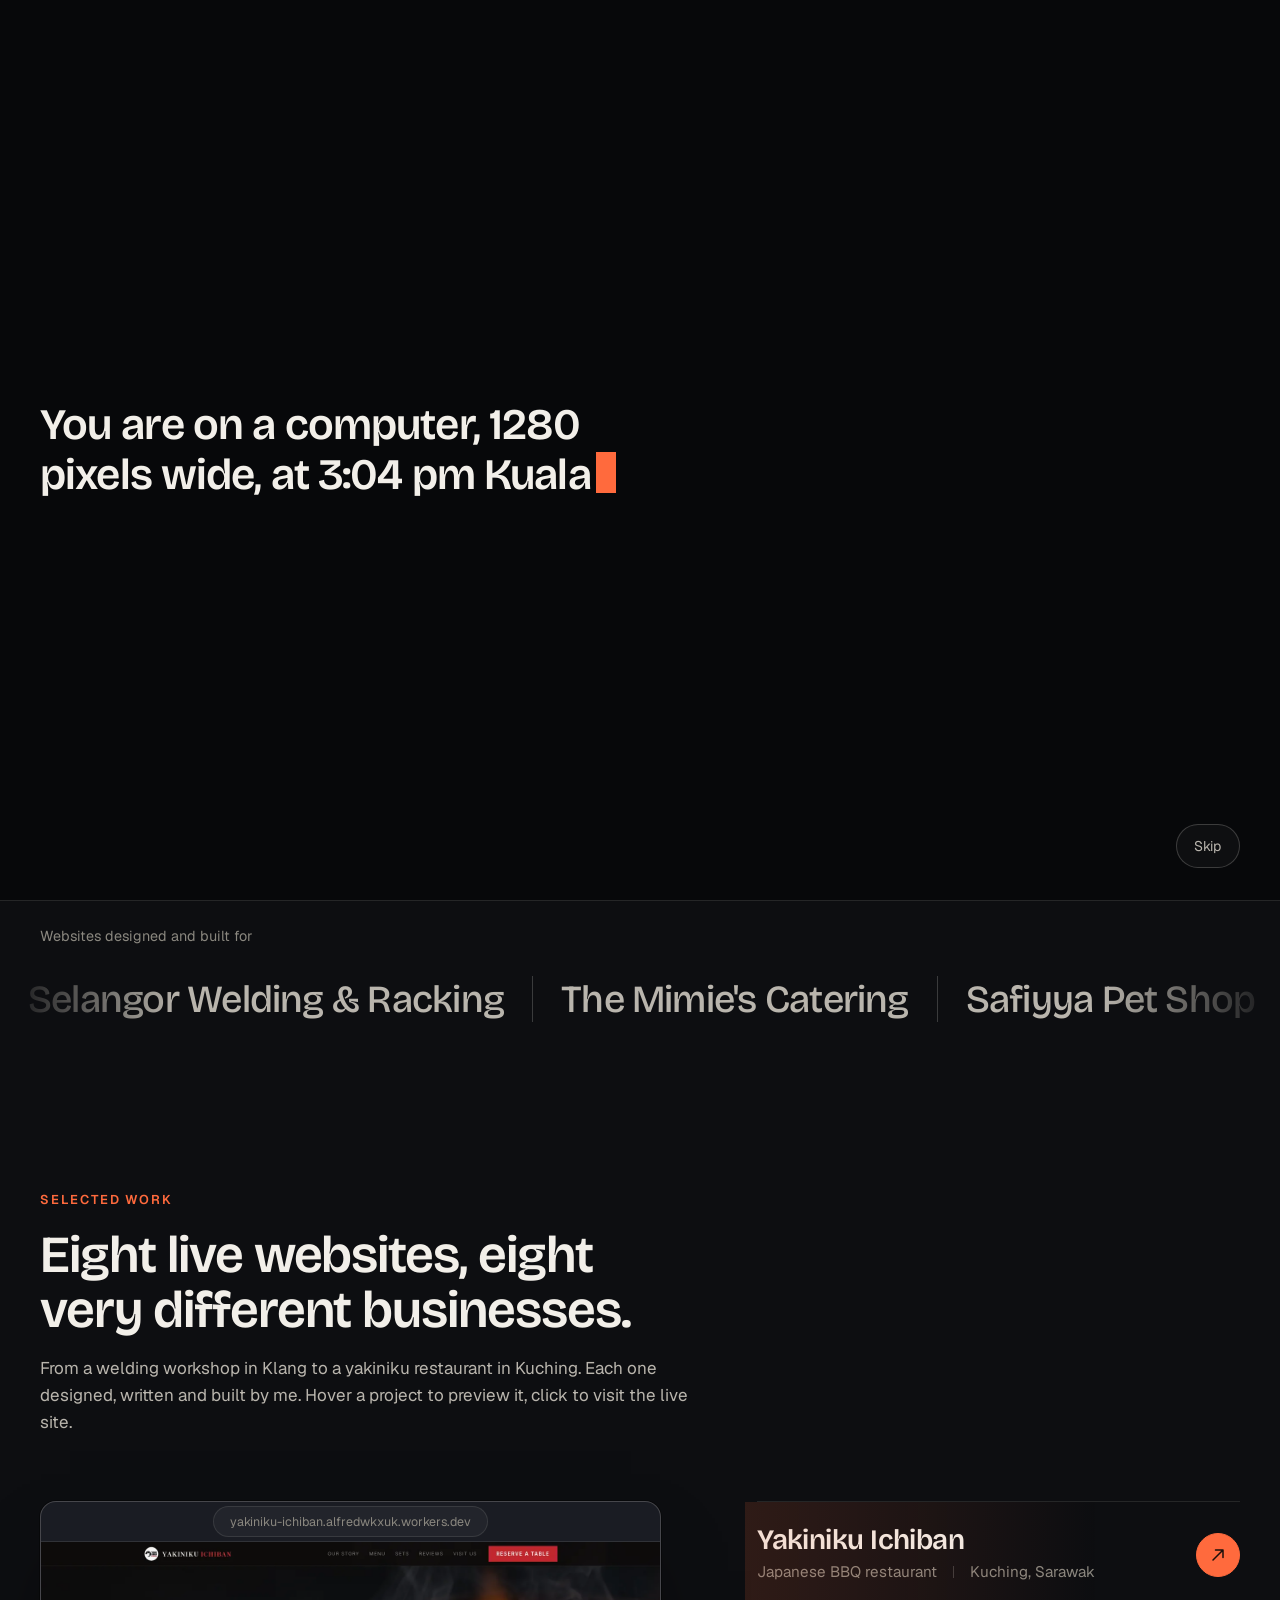
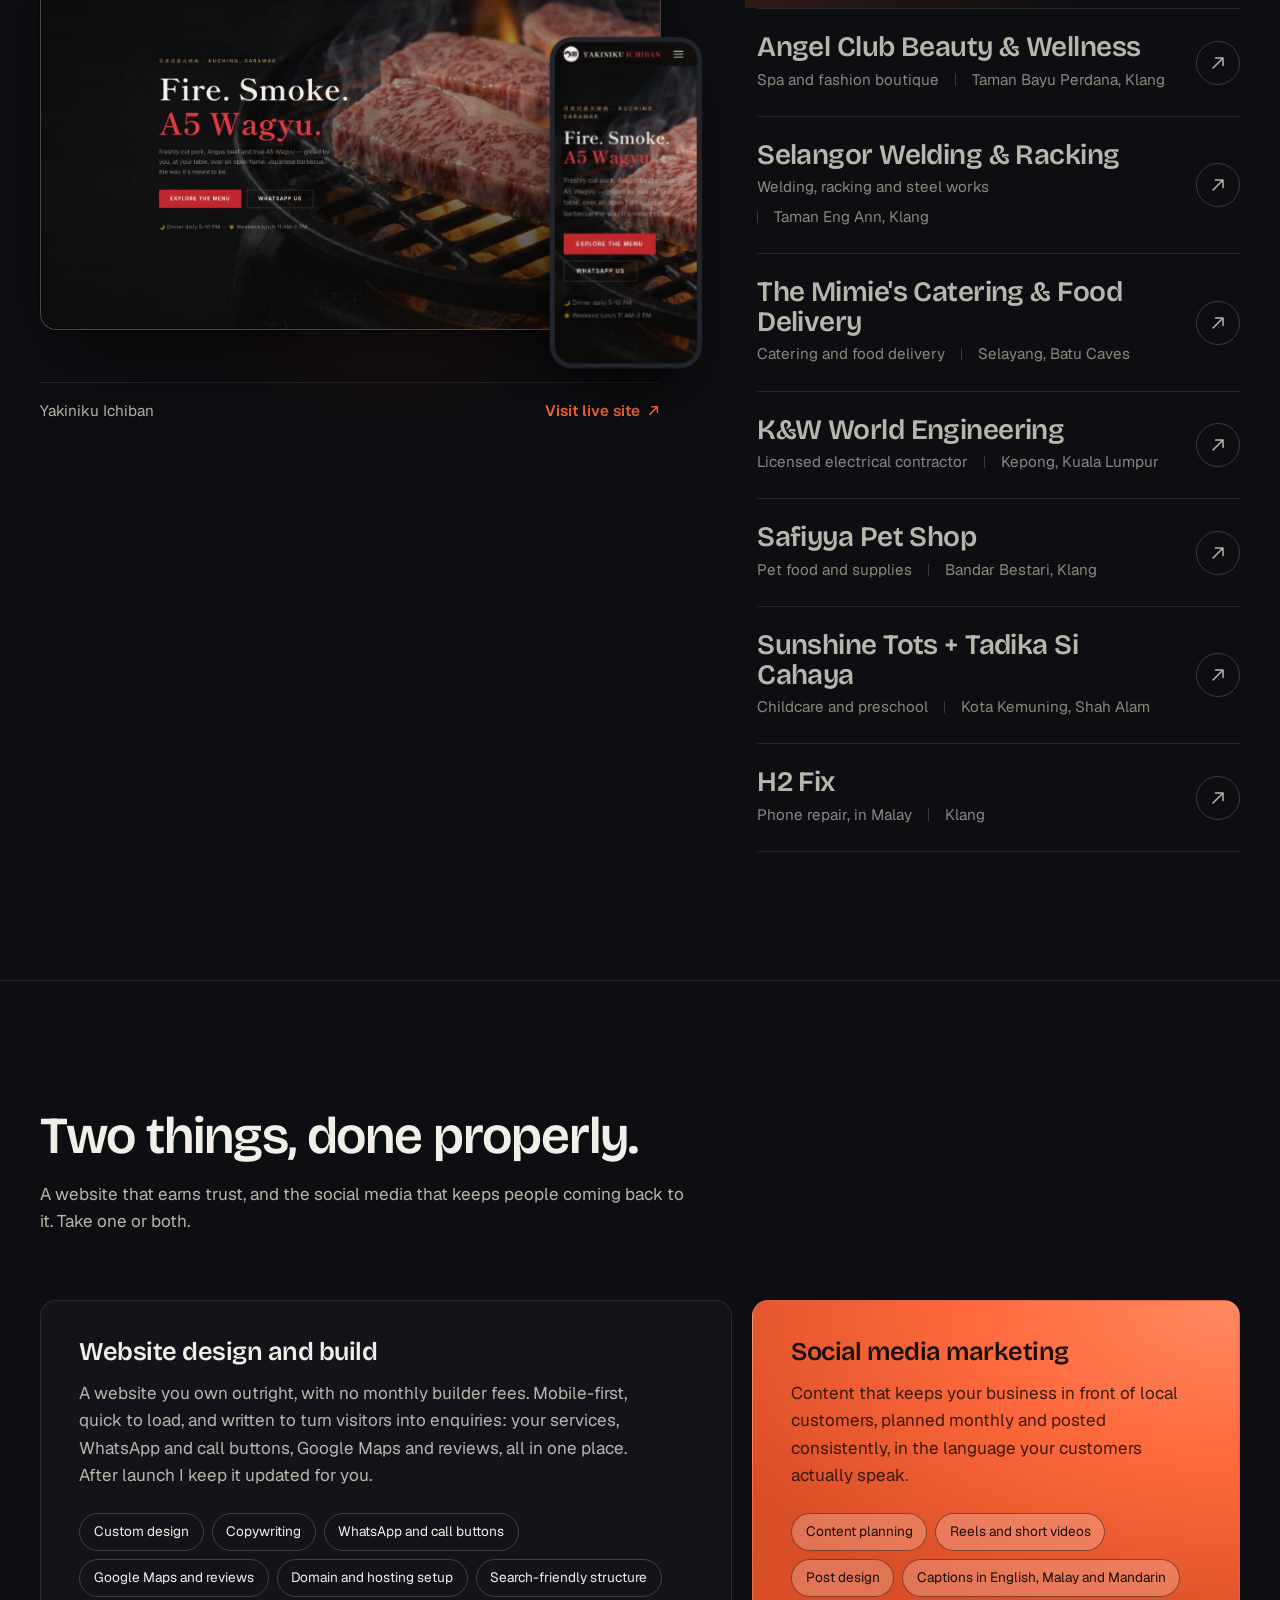
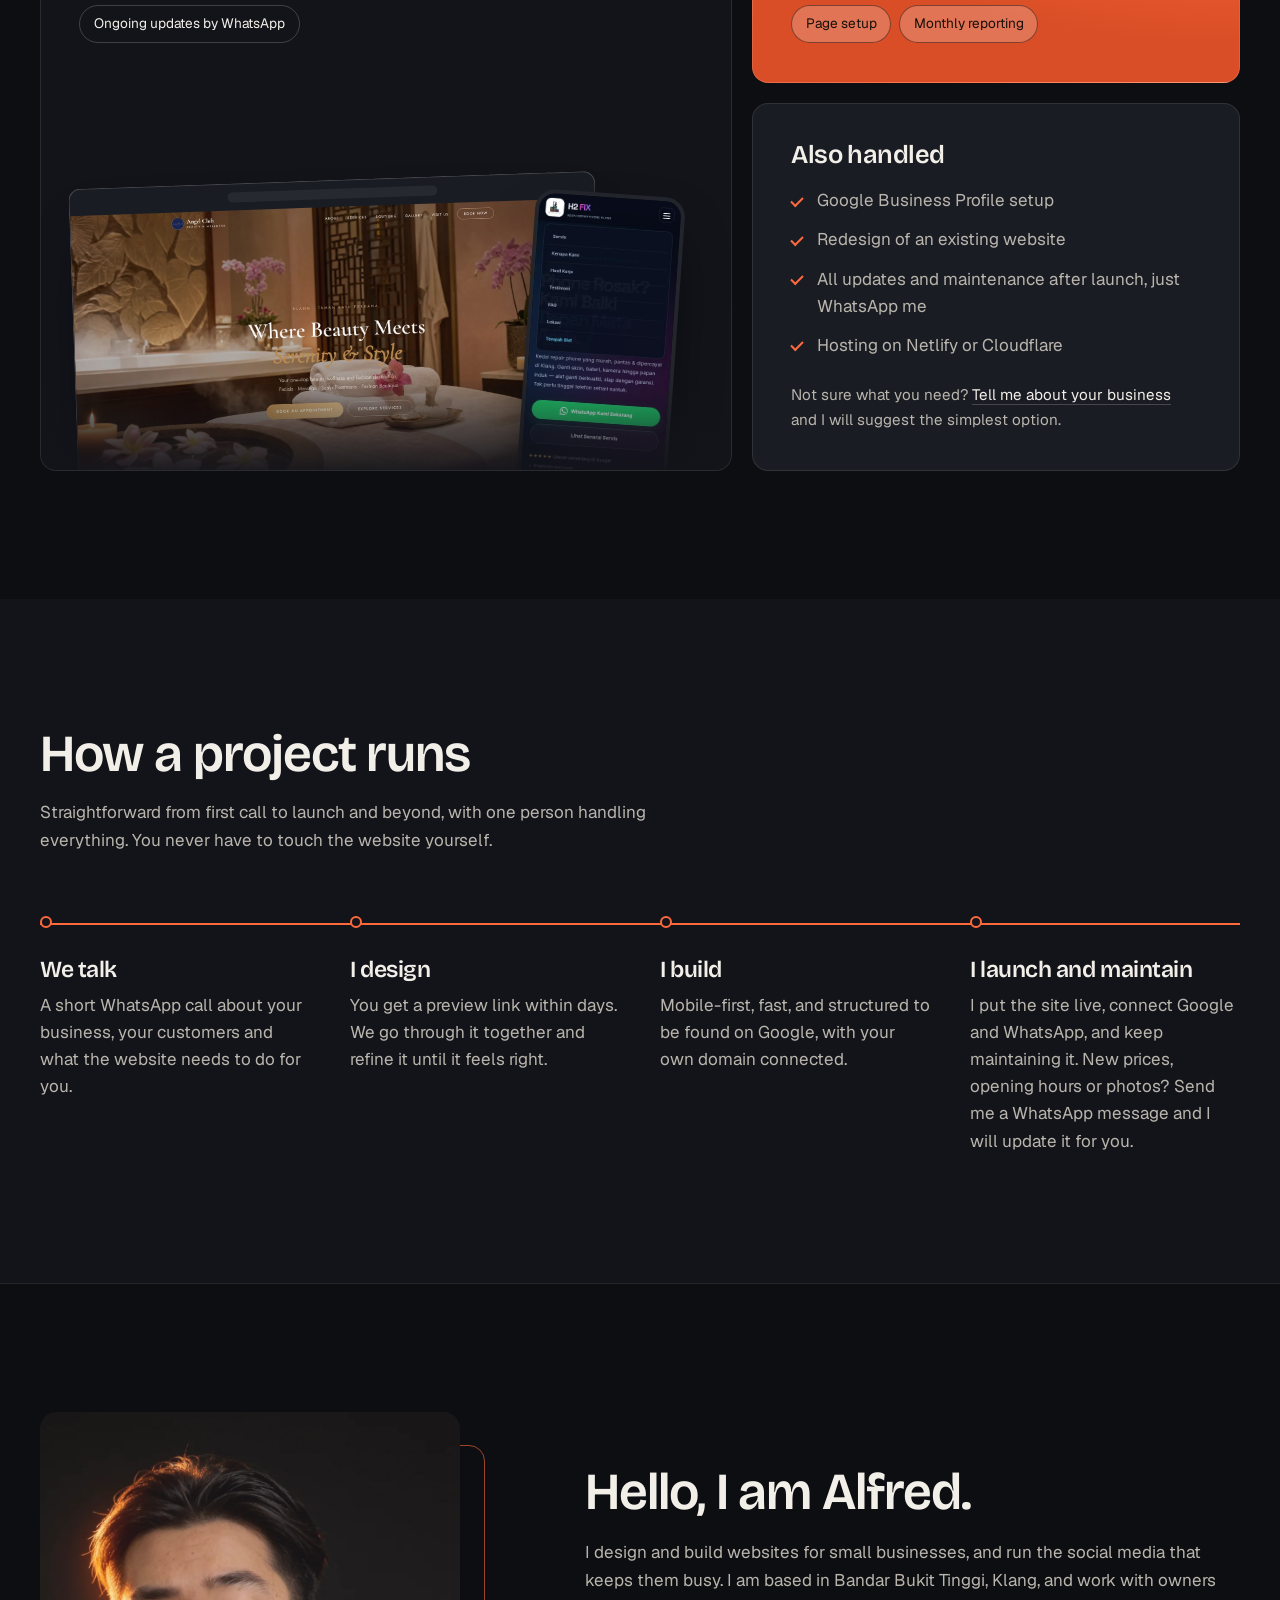
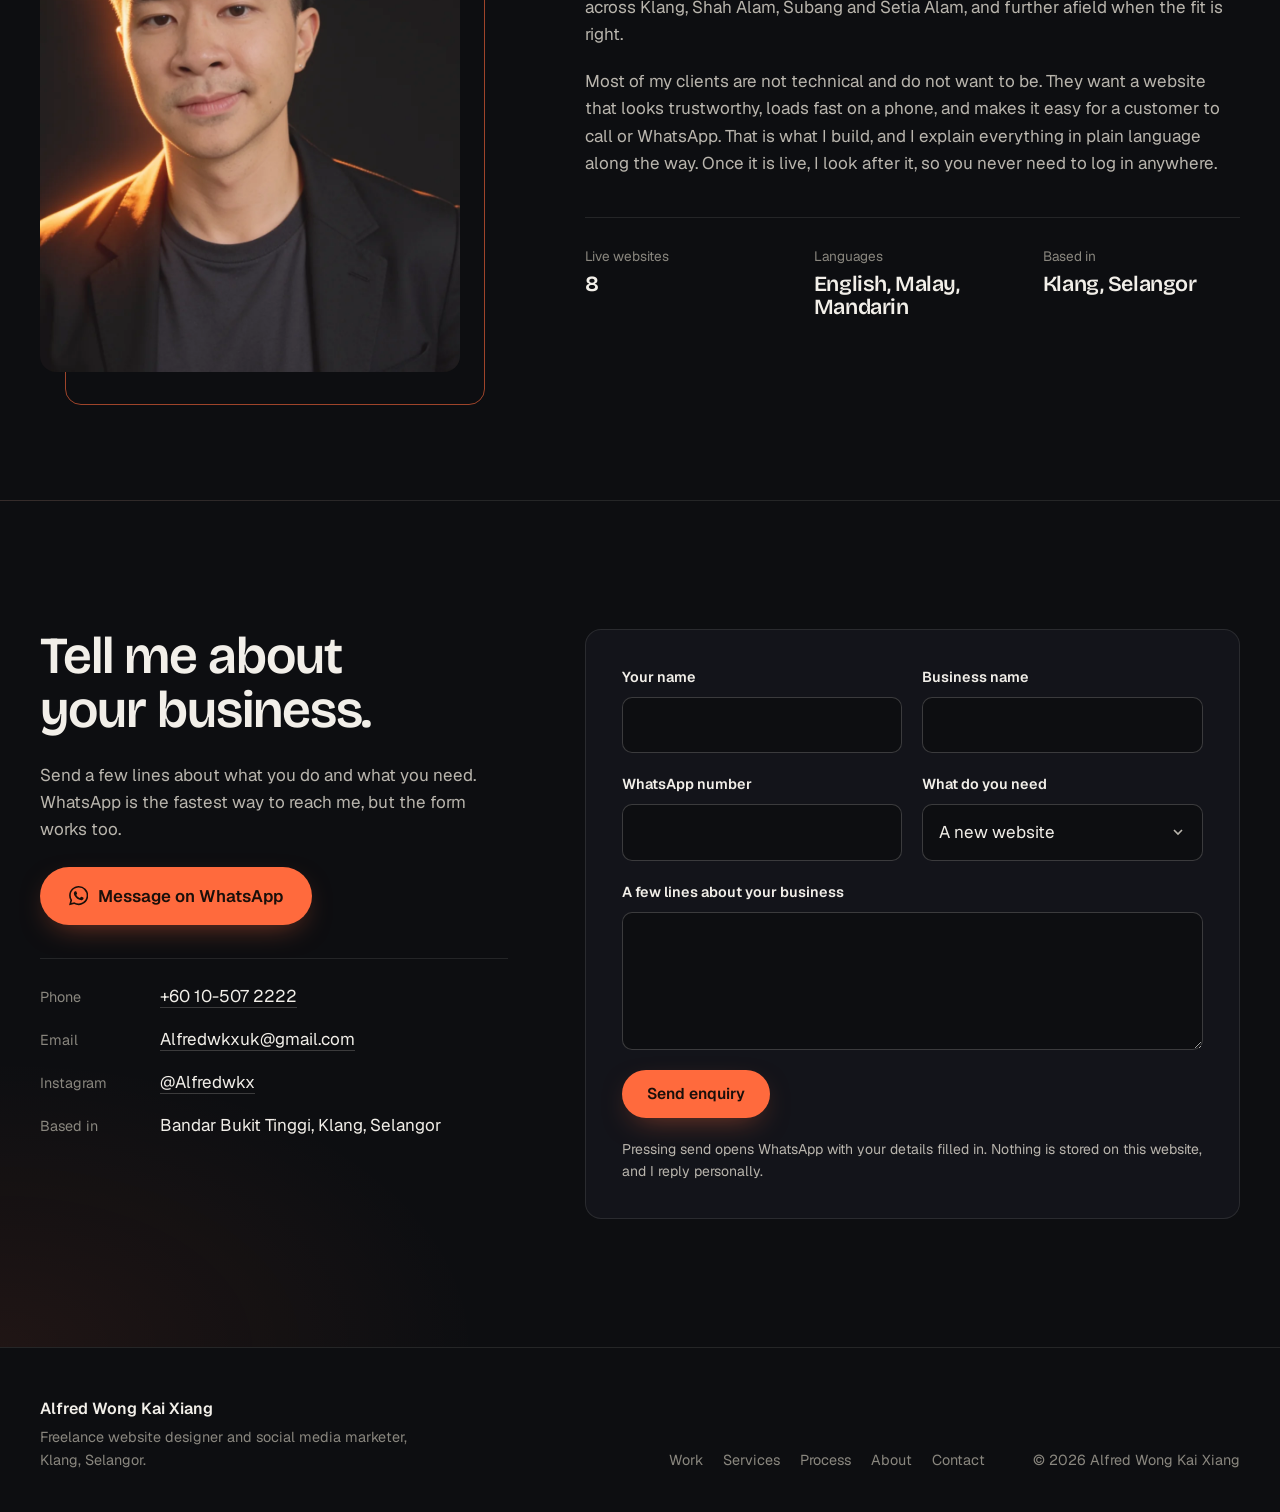
==== index.html @ ab51000e "Add files via upload" ====
<!DOCTYPE html>
<html lang="en">
<head>
  <meta charset="utf-8">
  <meta name="viewport" content="width=device-width, initial-scale=1">
  <title>Alfred Wong Kai Xiang | Freelance Website Designer and Social Media Marketer, Klang</title>
  <meta name="description" content="Freelance website designer and social media marketer in Klang, Selangor. Clear, fast websites and social media content for small businesses across Klang, Shah Alam, Subang and Setia Alam.">
  <meta name="theme-color" content="#0d0e11">
  <meta name="color-scheme" content="dark">

  <!-- TODO: replace https://alfredwong.netlify.app with your real domain once Netlify is connected -->
  <link rel="canonical" href="https://alfredwong.netlify.app/">
  <meta property="og:type" content="website">
  <meta property="og:title" content="Alfred Wong Kai Xiang | Website Designer and Social Media Marketer, Klang">
  <meta property="og:description" content="Websites and social media that bring in customers. Freelance website designer and social media marketer based in Klang, Selangor.">
  <meta property="og:url" content="https://alfredwong.netlify.app/">
  <meta property="og:image" content="https://alfredwong.netlify.app/og-image.jpg">
  <meta property="og:image:width" content="1200">
  <meta property="og:image:height" content="630">
  <meta name="twitter:card" content="summary_large_image">
  <meta name="twitter:title" content="Alfred Wong Kai Xiang | Website Designer and Social Media Marketer, Klang">
  <meta name="twitter:description" content="Websites and social media that bring in customers. Based in Klang, Selangor.">
  <meta name="twitter:image" content="https://alfredwong.netlify.app/og-image.jpg">

  <link rel="icon" type="image/png" sizes="32x32" href="favicon-32.png">
  <link rel="icon" type="image/png" sizes="512x512" href="favicon-512.png">
  <link rel="apple-touch-icon" href="apple-touch-icon.png">

  <link rel="preload" href="bricolage-grotesque-latin.woff2" as="font" type="font/woff2" crossorigin>
  <link rel="preload" href="geist-latin.woff2" as="font" type="font/woff2" crossorigin>
  <link rel="preload" href="alfred-hero.webp" as="image" type="image/webp" imagesrcset="alfred-hero-sm.webp 780w, alfred-hero.webp 1200w" imagesizes="(max-width: 960px) 82vw, 44vw">
  <link rel="stylesheet" href="styles.css">
  <noscript><style>
    .intro { display: none; }
    .hero__title, .hero__sub, .hero__actions, .hero__portrait { opacity: 1; animation: none; }
  </style></noscript>

  <script type="application/ld+json">
  {
    "@context": "https://schema.org",
    "@type": "ProfessionalService",
    "name": "Alfred Wong Kai Xiang",
    "description": "Freelance website designer and social media marketer for small businesses in Klang, Selangor.",
    "url": "https://alfredwong.netlify.app/",
    "image": "https://alfredwong.netlify.app/og-image.jpg",
    "telephone": "+60105072222",
    "email": "Alfredwkxuk@gmail.com",
    "address": {
      "@type": "PostalAddress",
      "addressLocality": "Bandar Bukit Tinggi, Klang",
      "addressRegion": "Selangor",
      "addressCountry": "MY"
    },
    "areaServed": ["Klang", "Shah Alam", "Subang Jaya", "Setia Alam", "Selangor", "Kuala Lumpur"],
    "knowsLanguage": ["en", "ms", "zh"],
    "sameAs": ["https://www.instagram.com/Alfredwkx"]
  }
  </script>
</head>
<body>
  <a class="skip" href="#main">Skip to content</a>
  <div class="nav-sentinel" data-nav-sentinel aria-hidden="true"></div>
  <div class="progress" aria-hidden="true"></div>

  <!--
    INTRO: the site addresses the visitor directly before the hero appears.
    Lines are written in main.js from what the browser already knows (screen width, device type,
    local time). Plays once per visit, can be skipped with a click or Esc, and is skipped entirely
    for visitors who prefer reduced motion.
  -->
  <div class="intro" data-intro aria-hidden="true">
    <div class="intro__plate intro__plate--top"></div>
    <div class="intro__plate intro__plate--bottom"></div>
    <div class="intro__text">
      <p class="intro__line" data-intro-line></p>
    </div>
    <button class="intro__skip" type="button" data-intro-skip>Skip</button>
  </div>

  <header class="nav" data-nav>
    <div class="wrap nav__inner">
      <a class="brand" href="#top" aria-label="Alfred Wong, back to top">Alfred Wong</a>
      <nav class="nav__links" aria-label="Primary">
        <a href="#work">Work</a>
        <a href="#services">Services</a>
        <a href="#process">Process</a>
        <a href="#about">About</a>
        <a href="#contact">Contact</a>
      </nav>
      <a class="btn btn--primary btn--sm nav__cta" href="#contact">Start a project</a>
      <button class="nav__toggle" type="button" aria-expanded="false" aria-controls="mobile-menu" aria-label="Open menu" data-nav-toggle>
        <span></span><span></span>
      </button>
    </div>
    <div class="nav__mobile" id="mobile-menu" data-nav-mobile>
      <nav aria-label="Mobile">
        <a href="#work">Work</a>
        <a href="#services">Services</a>
        <a href="#process">Process</a>
        <a href="#about">About</a>
        <a href="#contact">Contact</a>
      </nav>
      <div class="nav__mobile-foot">
        <a class="btn btn--primary" href="#contact">Start a project</a>
        <a class="nav__mobile-phone" href="tel:+60105072222">+60 10-507 2222</a>
      </div>
    </div>
  </header>

  <main id="main">
    <!-- HERO -->
    <section class="hero" id="top">
      <div class="hero__glow" aria-hidden="true" data-hero-glow></div>
      <div class="wrap hero__grid">
        <div class="hero__copy">
          <p class="eyebrow hero__eyebrow">Alfred Wong Kai Xiang</p>
          <h1 class="hero__title" data-split>Websites and social media that bring in customers.</h1>
          <p class="hero__sub">Freelance website designer and social media marketer in Klang, Selangor. Clear, fast websites and content for small businesses.</p>
          <div class="hero__actions">
            <a class="btn btn--primary" href="#contact" data-magnetic>Start a project</a>
            <a class="btn btn--ghost" href="#work">See the work</a>
          </div>
        </div>
        <div class="hero__portrait" data-parallax>
          <div class="hero__screen" aria-hidden="true"></div>
          <img
            src="alfred-hero.webp"
            srcset="alfred-hero-sm.webp 780w, alfred-hero.webp 1200w"
            sizes="(max-width: 960px) 82vw, 44vw"
            width="1200" height="1600"
            alt="Alfred Wong Kai Xiang, freelance website designer and social media marketer"
            fetchpriority="high" decoding="async">
          <p class="hero__bubble" data-bubble role="status" aria-live="polite"></p>
        </div>
      </div>
    </section>

    <!-- CLIENTS -->
    <section class="clients" aria-label="Businesses with websites built by Alfred">
      <div class="wrap">
        <p class="clients__label">Websites designed and built for</p>
      </div>
      <div class="marquee" data-marquee>
        <div class="marquee__track">
          <span>Selangor Welding &amp; Racking</span>
          <span>The Mimie's Catering</span>
          <span>Safiyya Pet Shop</span>
          <span>H2 Fix</span>
          <span>K&amp;W World Engineering</span>
          <span>Yakiniku Ichiban</span>
          <span>Sunshine Tots</span>
          <span>Angel Club Beauty &amp; Wellness</span>
        </div>
      </div>
    </section>

    <!-- WORK -->
    <section class="work" id="work">
      <div class="wrap">
        <header class="section-head reveal">
          <p class="eyebrow">Selected work</p>
          <h2 data-words>Eight live websites, eight very different businesses.</h2>
          <p class="section-head__sub">From a welding workshop in Klang to a yakiniku restaurant in Kuching. Each one designed, written and built by me. Hover a project to preview it, click to visit the live site.</p>
        </header>

        <div class="work__layout">
          <div class="stage reveal" data-stage>
            <div class="stage__glow" aria-hidden="true"></div>
            <div class="stage__frame" data-tilt>
              <div class="stage__bar">
                <span class="stage__url" data-stage-url>yakiniku-ichiban.alfredwkxuk.workers.dev</span>
              </div>
              <div class="stage__screen">
                <img class="stage__img is-active" data-layer src="yakiniku-desktop.webp" width="1600" height="900" alt="Preview of the selected website on desktop">
                <img class="stage__img" data-layer src="angelclub-desktop.webp" width="1600" height="900" alt="">
              </div>
              <div class="stage__phone">
                <img class="stage__phone-img is-active" data-phone-layer src="yakiniku-mobile.webp" width="360" height="800" alt="">
                <img class="stage__phone-img" data-phone-layer src="angelclub-mobile.webp" width="360" height="800" alt="">
              </div>
            </div>
            <a class="stage__visit" data-stage-link href="https://yakiniku-ichiban.alfredwkxuk.workers.dev/" target="_blank" rel="noopener">
              <span data-stage-name>Yakiniku Ichiban</span>
              <span class="stage__visit-cta">Visit live site <svg viewBox="0 0 16 16" aria-hidden="true"><path d="M4 12 12 4M6 4h6v6" fill="none" stroke="currentColor" stroke-width="1.6" stroke-linecap="round" stroke-linejoin="round"/></svg></span>
            </a>
          </div>

          <ol class="projects" data-projects>
            <li class="project is-active" data-desktop="yakiniku-desktop.webp" data-mobile="yakiniku-mobile.webp" data-url="https://yakiniku-ichiban.alfredwkxuk.workers.dev/" data-host="yakiniku-ichiban.alfredwkxuk.workers.dev" data-name="Yakiniku Ichiban" data-tone="#c53030">
              <a class="project__link" href="https://yakiniku-ichiban.alfredwkxuk.workers.dev/" target="_blank" rel="noopener">
                <img class="project__thumb" src="yakiniku-desktop.webp" width="1600" height="900" alt="Yakiniku Ichiban website, hero section with wagyu grilling over charcoal" loading="lazy" decoding="async">
                <div class="project__text">
                  <h3 class="project__name">Yakiniku Ichiban</h3>
                  <p class="project__meta">Japanese BBQ restaurant <span>Kuching, Sarawak</span></p>
                </div>
                <span class="project__arrow" aria-hidden="true"><svg viewBox="0 0 24 24"><path d="M6 18 18 6M9 6h9v9" fill="none" stroke="currentColor" stroke-width="1.8" stroke-linecap="round" stroke-linejoin="round"/></svg></span>
              </a>
            </li>
            <li class="project" data-desktop="angelclub-desktop.webp" data-mobile="angelclub-mobile.webp" data-url="https://angelclub.alfredwkxuk.workers.dev/" data-host="angelclub.alfredwkxuk.workers.dev" data-name="Angel Club Beauty &amp; Wellness" data-tone="#c5a070">
              <a class="project__link" href="https://angelclub.alfredwkxuk.workers.dev/" target="_blank" rel="noopener">
                <img class="project__thumb" src="angelclub-desktop.webp" width="1600" height="900" alt="Angel Club Beauty and Wellness website, spa hero section" loading="lazy" decoding="async">
                <div class="project__text">
                  <h3 class="project__name">Angel Club Beauty &amp; Wellness</h3>
                  <p class="project__meta">Spa and fashion boutique <span>Taman Bayu Perdana, Klang</span></p>
                </div>
                <span class="project__arrow" aria-hidden="true"><svg viewBox="0 0 24 24"><path d="M6 18 18 6M9 6h9v9" fill="none" stroke="currentColor" stroke-width="1.8" stroke-linecap="round" stroke-linejoin="round"/></svg></span>
              </a>
            </li>
            <li class="project" data-desktop="swr-desktop.webp" data-mobile="swr-mobile.webp" data-url="https://selangorwielding-racking.alfredwkxuk.workers.dev/" data-host="selangorwielding-racking.alfredwkxuk.workers.dev" data-name="Selangor Welding &amp; Racking" data-tone="#3b82f6">
              <a class="project__link" href="https://selangorwielding-racking.alfredwkxuk.workers.dev/" target="_blank" rel="noopener">
                <img class="project__thumb" src="swr-desktop.webp" width="1600" height="900" alt="Selangor Welding and Racking website, industrial hero with welder" loading="lazy" decoding="async">
                <div class="project__text">
                  <h3 class="project__name">Selangor Welding &amp; Racking</h3>
                  <p class="project__meta">Welding, racking and steel works <span>Taman Eng Ann, Klang</span></p>
                </div>
                <span class="project__arrow" aria-hidden="true"><svg viewBox="0 0 24 24"><path d="M6 18 18 6M9 6h9v9" fill="none" stroke="currentColor" stroke-width="1.8" stroke-linecap="round" stroke-linejoin="round"/></svg></span>
              </a>
            </li>
            <li class="project" data-desktop="mimies-desktop.webp" data-mobile="mimies-mobile.webp" data-url="https://themimiess.com/" data-host="themimiess.com" data-name="The Mimie's Catering &amp; Food Delivery" data-tone="#c9962e">
              <a class="project__link" href="https://themimiess.com/" target="_blank" rel="noopener">
                <img class="project__thumb" src="mimies-desktop.webp" width="1600" height="900" alt="The Mimie's Catering website, hero with a buffet spread" loading="lazy" decoding="async">
                <div class="project__text">
                  <h3 class="project__name">The Mimie's Catering &amp; Food Delivery</h3>
                  <p class="project__meta">Catering and food delivery <span>Selayang, Batu Caves</span></p>
                </div>
                <span class="project__arrow" aria-hidden="true"><svg viewBox="0 0 24 24"><path d="M6 18 18 6M9 6h9v9" fill="none" stroke="currentColor" stroke-width="1.8" stroke-linecap="round" stroke-linejoin="round"/></svg></span>
              </a>
            </li>
            <li class="project" data-desktop="kw-desktop.webp" data-mobile="kw-mobile.webp" data-url="https://k-wworldengineering.alfredwkxuk.workers.dev/" data-host="k-wworldengineering.alfredwkxuk.workers.dev" data-name="K&amp;W World Engineering" data-tone="#fbbf24">
              <a class="project__link" href="https://k-wworldengineering.alfredwkxuk.workers.dev/" target="_blank" rel="noopener">
                <img class="project__thumb" src="kw-desktop.webp" width="1600" height="900" alt="K and W World Engineering website, electrical contractor hero" loading="lazy" decoding="async">
                <div class="project__text">
                  <h3 class="project__name">K&amp;W World Engineering</h3>
                  <p class="project__meta">Licensed electrical contractor <span>Kepong, Kuala Lumpur</span></p>
                </div>
                <span class="project__arrow" aria-hidden="true"><svg viewBox="0 0 24 24"><path d="M6 18 18 6M9 6h9v9" fill="none" stroke="currentColor" stroke-width="1.8" stroke-linecap="round" stroke-linejoin="round"/></svg></span>
              </a>
            </li>
            <li class="project" data-desktop="safiyya-desktop.webp" data-mobile="safiyya-mobile.webp" data-url="https://safiyya.alfredwkxuk.workers.dev/" data-host="safiyya.alfredwkxuk.workers.dev" data-name="Safiyya Pet Shop" data-tone="#d1784b">
              <a class="project__link" href="https://safiyya.alfredwkxuk.workers.dev/" target="_blank" rel="noopener">
                <img class="project__thumb" src="safiyya-desktop.webp" width="1600" height="900" alt="Safiyya Pet Shop website, hero with a cat on the shop counter" loading="lazy" decoding="async">
                <div class="project__text">
                  <h3 class="project__name">Safiyya Pet Shop</h3>
                  <p class="project__meta">Pet food and supplies <span>Bandar Bestari, Klang</span></p>
                </div>
                <span class="project__arrow" aria-hidden="true"><svg viewBox="0 0 24 24"><path d="M6 18 18 6M9 6h9v9" fill="none" stroke="currentColor" stroke-width="1.8" stroke-linecap="round" stroke-linejoin="round"/></svg></span>
              </a>
            </li>
            <li class="project" data-desktop="sunshinetots-desktop.webp" data-mobile="sunshinetots-mobile.webp" data-url="https://sunshinetots.alfredwkxuk.workers.dev/" data-host="sunshinetots.alfredwkxuk.workers.dev" data-name="Sunshine Tots + Tadika Si Cahaya" data-tone="#f2c230">
              <a class="project__link" href="https://sunshinetots.alfredwkxuk.workers.dev/" target="_blank" rel="noopener">
                <img class="project__thumb" src="sunshinetots-desktop.webp" width="1600" height="900" alt="Sunshine Tots website, photo gallery of children at the centre" loading="lazy" decoding="async">
                <div class="project__text">
                  <h3 class="project__name">Sunshine Tots + Tadika Si Cahaya</h3>
                  <p class="project__meta">Childcare and preschool <span>Kota Kemuning, Shah Alam</span></p>
                </div>
                <span class="project__arrow" aria-hidden="true"><svg viewBox="0 0 24 24"><path d="M6 18 18 6M9 6h9v9" fill="none" stroke="currentColor" stroke-width="1.8" stroke-linecap="round" stroke-linejoin="round"/></svg></span>
              </a>
            </li>
            <li class="project" data-desktop="h2fix-desktop.webp" data-mobile="h2fix-mobile.webp" data-url="https://h2fix.alfredwkxuk.workers.dev/" data-host="h2fix.alfredwkxuk.workers.dev" data-name="H2 Fix" data-tone="#25d366">
              <a class="project__link" href="https://h2fix.alfredwkxuk.workers.dev/" target="_blank" rel="noopener">
                <img class="project__thumb" src="h2fix-desktop.webp" width="1600" height="900" alt="H2 Fix website, dark tech hero with phones" loading="lazy" decoding="async">
                <div class="project__text">
                  <h3 class="project__name">H2 Fix</h3>
                  <p class="project__meta">Phone repair, in Malay <span>Klang</span></p>
                </div>
                <span class="project__arrow" aria-hidden="true"><svg viewBox="0 0 24 24"><path d="M6 18 18 6M9 6h9v9" fill="none" stroke="currentColor" stroke-width="1.8" stroke-linecap="round" stroke-linejoin="round"/></svg></span>
              </a>
            </li>
          </ol>
        </div>
      </div>
    </section>

    <!-- SERVICES -->
    <section class="services" id="services">
      <div class="wrap">
        <header class="section-head reveal">
          <h2 data-words>Two things, done properly.</h2>
          <p class="section-head__sub">A website that earns trust, and the social media that keeps people coming back to it. Take one or both.</p>
        </header>

        <div class="bento">
          <article class="tile tile--web reveal">
            <div class="tile__body">
              <h3>Website design and build</h3>
              <p>A website you own outright, with no monthly builder fees. Mobile-first, quick to load, and written to turn visitors into enquiries: your services, WhatsApp and call buttons, Google Maps and reviews, all in one place. After launch I keep it updated for you.</p>
              <ul class="pills" aria-label="What is included">
                <li>Custom design</li>
                <li>Copywriting</li>
                <li>WhatsApp and call buttons</li>
                <li>Google Maps and reviews</li>
                <li>Domain and hosting setup</li>
                <li>Search-friendly structure</li>
                <li>Ongoing updates by WhatsApp</li>
              </ul>
            </div>
            <div class="tile__media" aria-hidden="true">
              <div class="mini-browser">
                <img src="angelclub-desktop.webp" width="1600" height="900" alt="" loading="lazy" decoding="async">
              </div>
              <div class="mini-phone">
                <img src="h2fix-mobile.webp" width="360" height="800" alt="" loading="lazy" decoding="async">
              </div>
            </div>
          </article>

          <article class="tile tile--social reveal" style="--d: .08s">
            <h3>Social media marketing</h3>
            <p>Content that keeps your business in front of local customers, planned monthly and posted consistently, in the language your customers actually speak.</p>
            <ul class="pills pills--onaccent" aria-label="What is included">
              <li>Content planning</li>
              <li>Reels and short videos</li>
              <li>Post design</li>
              <li>Captions in English, Malay and Mandarin</li>
              <li>Page setup</li>
              <li>Monthly reporting</li>
            </ul>
          </article>

          <article class="tile tile--extra reveal" style="--d: .16s">
            <h3>Also handled</h3>
            <ul class="checklist">
              <li>Google Business Profile setup</li>
              <li>Redesign of an existing website</li>
              <li>All updates and maintenance after launch, just WhatsApp me</li>
              <li>Hosting on Netlify or Cloudflare</li>
            </ul>
            <p class="tile__foot">Not sure what you need? <a href="#contact">Tell me about your business</a> and I will suggest the simplest option.</p>
          </article>
        </div>
      </div>
    </section>

    <!-- PROCESS -->
    <section class="process" id="process">
      <div class="wrap">
        <header class="section-head reveal">
          <h2 data-words>How a project runs</h2>
          <p class="section-head__sub">Straightforward from first call to launch and beyond, with one person handling everything. You never have to touch the website yourself.</p>
        </header>
        <ol class="timeline" data-timeline>
          <li class="timeline__step">
            <h3>We talk</h3>
            <p>A short WhatsApp call about your business, your customers and what the website needs to do for you.</p>
          </li>
          <li class="timeline__step">
            <h3>I design</h3>
            <p>You get a preview link within days. We go through it together and refine it until it feels right.</p>
          </li>
          <li class="timeline__step">
            <h3>I build</h3>
            <p>Mobile-first, fast, and structured to be found on Google, with your own domain connected.</p>
          </li>
          <li class="timeline__step">
            <h3>I launch and maintain</h3>
            <p>I put the site live, connect Google and WhatsApp, and keep maintaining it. New prices, opening hours or photos? Send me a WhatsApp message and I will update it for you.</p>
          </li>
        </ol>
      </div>
    </section>

    <!-- ABOUT -->
    <section class="about" id="about">
      <div class="wrap about__grid">
        <figure class="about__figure reveal">
          <img src="alfred-about.webp" width="960" height="1280" alt="Portrait of Alfred Wong Kai Xiang" loading="lazy" decoding="async">
        </figure>
        <div class="about__copy reveal" style="--d: .1s">
          <h2 data-words>Hello, I am Alfred.</h2>
          <p>I design and build websites for small businesses, and run the social media that keeps them busy. I am based in Bandar Bukit Tinggi, Klang, and work with owners across Klang, Shah Alam, Subang and Setia Alam, and further afield when the fit is right.</p>
          <p>Most of my clients are not technical and do not want to be. They want a website that looks trustworthy, loads fast on a phone, and makes it easy for a customer to call or WhatsApp. That is what I build, and I explain everything in plain language along the way. Once it is live, I look after it, so you never need to log in anywhere.</p>
          <dl class="facts">
            <div>
              <dt>Live websites</dt>
              <dd data-count="8">8</dd>
            </div>
            <div>
              <dt>Languages</dt>
              <dd>English, Malay, Mandarin</dd>
            </div>
            <div>
              <dt>Based in</dt>
              <dd>Klang, Selangor</dd>
            </div>
          </dl>
        </div>
      </div>
    </section>

    <!--
      TESTIMONIALS
      These two quotes are DRAFTS for you to send to Michael Gan (Selangor Welding & Racking)
      and K&W World Engineering for their approval. Once they say yes (edit the wording to
      whatever they are happy with), delete the `hidden` attribute on the <section> below
      and the section will appear between About and Contact.
    -->
    <section class="quotes" id="testimonials" hidden>
      <div class="wrap">
        <header class="section-head reveal">
          <h2>What clients say</h2>
        </header>
        <div class="quotes__grid">
          <blockquote class="quote reveal">
            <p>“Alfred understood the business straight away. The website was live within a few weeks and customers now WhatsApp us directly from Google.”</p>
            <footer>Michael Gan, Selangor Welding &amp; Racking, Klang</footer>
          </blockquote>
          <blockquote class="quote reveal" style="--d: .1s">
            <p>“Clear communication from start to finish. The site explains our electrical services properly and looks professional on a phone, which is where most of our enquiries come from.”</p>
            <footer>K&amp;W World Engineering, Kepong</footer>
          </blockquote>
        </div>
      </div>
    </section>

    <!-- CONTACT -->
    <section class="contact" id="contact">
      <div class="wrap contact__grid">
        <div class="contact__copy reveal">
          <h2 data-words>Tell me about your business.</h2>
          <p>Send a few lines about what you do and what you need. WhatsApp is the fastest way to reach me, but the form works too.</p>
          <a class="btn btn--primary btn--lg contact__wa" href="https://wa.me/60105072222?text=Hi%20Alfred%2C%20I%20would%20like%20to%20talk%20about%20a%20website%20for%20my%20business." target="_blank" rel="noopener">
            <svg viewBox="0 0 24 24" aria-hidden="true"><path fill="currentColor" d="M17.472 14.382c-.297-.149-1.758-.867-2.03-.967-.273-.099-.471-.148-.67.15-.197.297-.767.966-.94 1.164-.173.199-.347.223-.644.075-.297-.15-1.255-.463-2.39-1.475-.883-.788-1.48-1.761-1.653-2.059-.173-.297-.018-.458.13-.606.134-.133.298-.347.446-.52.149-.174.198-.298.298-.497.099-.198.05-.371-.025-.52-.075-.149-.669-1.612-.916-2.207-.242-.579-.487-.5-.669-.51-.173-.008-.371-.01-.57-.01-.198 0-.52.074-.792.372-.272.297-1.04 1.016-1.04 2.479 0 1.462 1.065 2.875 1.213 3.074.149.198 2.096 3.2 5.077 4.487.709.306 1.262.489 1.694.625.712.227 1.36.195 1.871.118.571-.085 1.758-.719 2.006-1.413.248-.694.248-1.289.173-1.413-.074-.124-.272-.198-.57-.347m-5.421 7.403h-.004a9.87 9.87 0 01-5.031-1.378l-.361-.214-3.741.982.998-3.648-.235-.374a9.86 9.86 0 01-1.51-5.26c.001-5.45 4.436-9.884 9.888-9.884 2.64 0 5.122 1.03 6.988 2.898a9.825 9.825 0 012.893 6.994c-.003 5.45-4.437 9.884-9.885 9.884m8.413-18.297A11.815 11.815 0 0012.05 0C5.495 0 .16 5.335.157 11.892c0 2.096.547 4.142 1.588 5.945L.057 24l6.305-1.654a11.882 11.882 0 005.683 1.448h.005c6.554 0 11.89-5.335 11.893-11.893a11.821 11.821 0 00-3.48-8.413Z"/></svg>
            Message on WhatsApp
          </a>
          <dl class="contact__list">
            <div>
              <dt>Phone</dt>
              <dd><a href="tel:+60105072222">+60 10-507 2222</a></dd>
            </div>
            <div>
              <dt>Email</dt>
              <dd><a href="mailto:Alfredwkxuk@gmail.com">Alfredwkxuk@gmail.com</a></dd>
            </div>
            <div>
              <dt>Instagram</dt>
              <dd><a href="https://www.instagram.com/Alfredwkx" target="_blank" rel="noopener">@Alfredwkx</a></dd>
            </div>
            <div>
              <dt>Based in</dt>
              <dd>Bandar Bukit Tinggi, Klang, Selangor</dd>
            </div>
          </dl>
        </div>

        <!--
          Contact form: works on any host (Cloudflare Pages, Netlify, Vercel) with no backend.
          Pressing Send opens WhatsApp with the details pre-filled as a message to +60 10-507 2222.
          The number lives in data-whatsapp below and in the WhatsApp button above; change both if it changes.
        -->
        <form class="form reveal" style="--d: .1s" name="contact" method="get" action="https://wa.me/60105072222" target="_blank" data-whatsapp="60105072222" data-contact-form>
          <div class="form__row">
            <div class="field">
              <label for="f-name">Your name</label>
              <input id="f-name" name="name" type="text" autocomplete="name" required>
            </div>
            <div class="field">
              <label for="f-business">Business name</label>
              <input id="f-business" name="business" type="text" autocomplete="organization">
            </div>
          </div>
          <div class="form__row">
            <div class="field">
              <label for="f-phone">WhatsApp number</label>
              <input id="f-phone" name="phone" type="tel" inputmode="tel" autocomplete="tel" required>
            </div>
            <div class="field">
              <label for="f-need">What do you need</label>
              <select id="f-need" name="need">
                <option>A new website</option>
                <option>Redesign of my current website</option>
                <option>Social media marketing</option>
                <option>Website and social media</option>
                <option>Something else</option>
              </select>
            </div>
          </div>
          <div class="field">
            <label for="f-message">A few lines about your business</label>
            <textarea id="f-message" name="text" rows="4" required></textarea>
          </div>
          <button class="btn btn--primary" type="submit">Send enquiry</button>
          <p class="form__note">Pressing send opens WhatsApp with your details filled in. Nothing is stored on this website, and I reply personally.</p>
        </form>
      </div>
    </section>
  </main>

  <footer class="footer">
    <div class="wrap footer__inner">
      <div>
        <p class="footer__brand">Alfred Wong Kai Xiang</p>
        <p class="footer__tag">Freelance website designer and social media marketer, Klang, Selangor.</p>
      </div>
      <nav class="footer__links" aria-label="Footer">
        <a href="#work">Work</a>
        <a href="#services">Services</a>
        <a href="#process">Process</a>
        <a href="#about">About</a>
        <a href="#contact">Contact</a>
      </nav>
      <p class="footer__copy">© <span data-year>2026</span> Alfred Wong Kai Xiang</p>
    </div>
  </footer>

  <script src="main.js" defer></script>
</body>
</html>
---- styles.css ----
/* =========================================================
   Alfred Wong Kai Xiang, portfolio
   Plain CSS, no build step. Edit tokens in :root to retheme.
   ========================================================= */

@font-face {
  font-family: "Bricolage Grotesque";
  src: url("bricolage-grotesque-latin.woff2") format("woff2");
  font-weight: 400 800;
  font-display: swap;
}
@font-face {
  font-family: "Geist";
  src: url("geist-latin.woff2") format("woff2");
  font-weight: 400 700;
  font-display: swap;
}

:root {
  --bg: #0d0e11;
  --bg-2: #13141a;
  --bg-3: #1a1c23;
  --ink: #f2efe9;
  --ink-2: #b9b5ad;
  --ink-3: #8a877f;
  --accent: #ff6a3d;
  --accent-deep: #d94e26;
  --accent-ink: #1a0f0a;
  --accent-soft: rgba(255, 106, 61, 0.14);
  --line: rgba(242, 239, 233, 0.10);
  --line-strong: rgba(242, 239, 233, 0.2);

  --font-display: "Bricolage Grotesque", "Helvetica Neue", Arial, sans-serif;
  --font-body: "Geist", system-ui, -apple-system, "Segoe UI", Roboto, sans-serif;

  --radius: 16px;
  --pill: 999px;
  --nav-h: 68px;
  --container: 1240px;
  --gutter: clamp(1.25rem, 4vw, 2.5rem);
  --section: clamp(5rem, 10vw, 8.5rem);

  --ease: cubic-bezier(0.16, 1, 0.3, 1);
  /* spring curves (CSS linear()), gentle overshoot and a livelier pop */
  --spring-soft: linear(0, 0.0442 2.5%, 0.1471 5%, 0.2756 7.5%, 0.4084 10%, 0.533 12.5%, 0.6427 15%, 0.7349 17.5%, 0.8096 20%, 0.8681 22.5%, 0.9125 25%, 0.9453 27.5%, 0.9686 30%, 0.9846 32.5%, 0.9951 35%, 1.0015 37.5%, 1.0051 40%, 1.0068 42.5%, 1.0072 45%, 1.0068 47.5%, 1.0061 50%, 1.0052 52.5%, 1.0042 55%, 1.0033 57.5%, 1.0025 60%, 1.0019 62.5%, 1.0013 65%, 1.0009 67.5%, 1.0006 70%, 1.0004 72.5%, 1.0002 75%, 1.0001 77.5%, 1);
  --spring-pop: linear(0, 0.0694 2.5%, 0.2338 5%, 0.4375 7.5%, 0.6401 10%, 0.8157 12.5%, 0.9514 15%, 1.0443 17.5%, 1.0978 20%, 1.1192 22.5%, 1.1175 25%, 1.1013 27.5%, 1.0778 30%, 1.0528 32.5%, 1.0301 35%, 1.0117 37.5%, 0.9985 40%, 0.9902 42.5%, 0.9862 45%, 0.9855 47.5%, 0.9868 50%, 0.9894 52.5%, 0.9924 55%, 0.9953 57.5%, 0.9978 60%, 0.9996 62.5%, 1.0009 65%, 1.0015 67.5%, 1.0018 70%, 1.0017 72.5%, 1.0014 75%, 1.0011 77.5%, 1.0007 80%, 1.0004 82.5%, 1.0001 85%, 1);
  --tone: var(--accent);
}

/* ---------- reset ---------- */
*, *::before, *::after { box-sizing: border-box; }
html {
  scroll-behavior: smooth;
  scroll-padding-top: calc(var(--nav-h) + 12px);
  -webkit-text-size-adjust: 100%;
}
body {
  margin: 0;
  background: var(--bg);
  color: var(--ink);
  font-family: var(--font-body);
  font-size: 1.0625rem;
  line-height: 1.6;
  -webkit-font-smoothing: antialiased;
  overflow-x: clip;
}
img, svg, video { display: block; max-width: 100%; }
img { height: auto; }
a { color: inherit; text-decoration: none; }
ul, ol { margin: 0; padding: 0; list-style: none; }
h1, h2, h3, h4, p, dl, dd, figure { margin: 0; }
button { font: inherit; color: inherit; background: none; border: 0; cursor: pointer; }
:focus-visible { outline: 2px solid var(--accent); outline-offset: 3px; border-radius: 4px; }

/* film grain, fixed and inert */
body::after {
  content: "";
  position: fixed;
  inset: 0;
  z-index: 60;
  pointer-events: none;
  opacity: 0.055;
  mix-blend-mode: overlay;
  background-image: url("data:image/svg+xml;utf8,<svg xmlns='http://www.w3.org/2000/svg' width='160' height='160'><filter id='n'><feTurbulence type='fractalNoise' baseFrequency='0.9' numOctaves='2' stitchTiles='stitch'/><feColorMatrix values='0 0 0 0 0.5 0 0 0 0 0.5 0 0 0 0 0.5 0 0 0 1 0'/></filter><rect width='100%' height='100%' filter='url(%23n)'/></svg>");
}

/* ---------- layout primitives ---------- */
.wrap {
  width: min(var(--container), 100% - var(--gutter) * 2);
  margin-inline: auto;
}
.skip {
  position: absolute; left: 1rem; top: -3rem;
  padding: .6rem 1rem; background: var(--accent); color: var(--accent-ink);
  border-radius: var(--pill); z-index: 100; font-weight: 600;
}
.skip:focus { top: 1rem; }

/* ---------- type ---------- */
h1, h2, h3, .brand, .project__name, .facts dd, .marquee__track span {
  font-family: var(--font-display);
  letter-spacing: -0.02em;
  line-height: 1.05;
}
h2 {
  font-size: clamp(2rem, 4.2vw, 3.25rem);
  font-weight: 600;
  max-width: 20ch;
  text-wrap: balance;
}
h3 {
  font-size: clamp(1.35rem, 2vw, 1.75rem);
  font-weight: 600;
}
.eyebrow {
  font-size: 0.8rem;
  font-weight: 600;
  letter-spacing: 0.14em;
  text-transform: uppercase;
  color: var(--accent);
}
.section-head {
  display: grid;
  gap: 1.1rem;
  margin-bottom: clamp(2.5rem, 5vw, 4rem);
}
.section-head__sub {
  color: var(--ink-2);
  max-width: 60ch;
  font-size: 1.0625rem;
}

/* ---------- buttons ---------- */
.btn {
  display: inline-flex;
  align-items: center;
  justify-content: center;
  gap: .6rem;
  padding: .95rem 1.5rem;
  border-radius: var(--pill);
  font-weight: 600;
  font-size: 0.975rem;
  line-height: 1;
  white-space: nowrap;
  border: 1px solid transparent;
  transition: transform .6s var(--spring-soft), background-color .3s, border-color .3s, color .3s;
  will-change: transform;
  position: relative;
  overflow: hidden;
}
.btn:hover { transform: translateY(-1px); }
.btn:active { transform: scale(0.98); }
.btn--primary {
  background: var(--accent);
  color: var(--accent-ink);
  box-shadow: 0 10px 30px -12px rgba(255, 106, 61, 0.55);
}
.btn--primary:hover { background: #ff7a52; }
.btn--primary::after {
  content: "";
  position: absolute; inset: 0;
  background: linear-gradient(115deg, transparent 32%, rgba(255, 255, 255, 0.35) 50%, transparent 68%);
  transform: translateX(-130%);
  transition: transform .9s var(--ease);
  pointer-events: none;
}
.btn--primary:hover::after { transform: translateX(130%); }
.btn--ghost {
  border-color: var(--line-strong);
  color: var(--ink);
  background: rgba(255, 255, 255, 0.02);
}
.btn--ghost:hover { border-color: var(--ink-2); background: rgba(255, 255, 255, 0.05); }
.btn--sm { padding: .7rem 1.1rem; font-size: .9rem; }
.btn--lg { padding: 1.15rem 1.75rem; font-size: 1.05rem; }
.btn svg { width: 1.15em; height: 1.15em; }

/* ---------- nav ---------- */
.nav-sentinel { position: absolute; top: 0; height: 40px; width: 1px; pointer-events: none; }
.progress {
  position: fixed;
  top: 0; left: 0;
  width: 100%; height: 2px;
  background: var(--accent);
  transform-origin: 0 50%;
  transform: scaleX(0);
  z-index: 95;
  pointer-events: none;
}
@supports (animation-timeline: scroll()) {
  .progress { animation: progress-grow linear both; animation-timeline: scroll(root); }
}
@keyframes progress-grow { from { transform: scaleX(0); } to { transform: scaleX(1); } }
.nav {
  position: fixed;
  inset: 0 0 auto 0;
  z-index: 50;
  height: var(--nav-h);
  transition: background-color .4s, border-color .4s, backdrop-filter .4s;
  border-bottom: 1px solid transparent;
}
.nav.is-scrolled {
  background: rgba(13, 14, 17, 0.72);
  backdrop-filter: blur(14px) saturate(140%);
  -webkit-backdrop-filter: blur(14px) saturate(140%);
  border-bottom-color: var(--line);
}
.nav__inner {
  height: 100%;
  display: flex;
  align-items: center;
  gap: 2rem;
}
.brand {
  font-weight: 700;
  font-size: 1.15rem;
  letter-spacing: -0.02em;
  margin-right: auto;
}
.nav__links { display: none; gap: 1.75rem; }
.nav__links a {
  font-size: .95rem;
  color: var(--ink-2);
  transition: color .25s;
  position: relative;
}
.nav__links a::after {
  content: "";
  position: absolute; left: 0; right: 0; bottom: -6px;
  height: 1px; background: var(--accent);
  transform: scaleX(0); transform-origin: left;
  transition: transform .4s var(--ease);
}
.nav__links a:hover { color: var(--ink); }
.nav__links a:hover::after { transform: scaleX(1); }
.nav__cta { display: none; }

.nav__toggle {
  width: 44px; height: 44px;
  display: grid; place-content: center; gap: 6px;
  margin-right: -10px;
}
.nav__toggle span {
  display: block; width: 22px; height: 2px;
  background: var(--ink); border-radius: 2px;
  transition: transform .4s var(--ease), opacity .3s;
}
.nav.is-open .nav__toggle span:first-child { transform: translateY(4px) rotate(45deg); }
.nav.is-open .nav__toggle span:last-child { transform: translateY(-4px) rotate(-45deg); }

.nav__mobile {
  position: absolute;
  top: var(--nav-h); left: 0; right: 0;
  height: calc(100dvh - var(--nav-h));
  background: var(--bg);
  padding: 2rem var(--gutter) 3rem;
  display: flex; flex-direction: column; justify-content: space-between;
  opacity: 0; visibility: hidden;
  transform: translateY(-8px);
  transition: opacity .35s, transform .45s var(--ease), visibility 0s .35s;
}
.nav.is-open .nav__mobile { opacity: 1; visibility: visible; transform: none; transition-delay: 0s; }
.nav.is-open { background: var(--bg); backdrop-filter: none; -webkit-backdrop-filter: none; border-bottom-color: var(--line); }
.nav__mobile nav { display: grid; gap: .25rem; }
.nav__mobile nav a {
  font-family: var(--font-display);
  font-size: clamp(2rem, 8vw, 2.75rem);
  font-weight: 600;
  letter-spacing: -0.02em;
  padding: .5rem 0;
  border-bottom: 1px solid var(--line);
  opacity: 0; transform: translateY(12px);
  transition: opacity .5s var(--ease), transform .6s var(--ease);
  transition-delay: calc(var(--i, 0) * 60ms + 80ms);
}
.nav.is-open .nav__mobile nav a { opacity: 1; transform: none; }
.nav__mobile-foot { display: grid; gap: 1rem; justify-items: start; }
.nav__mobile-phone { color: var(--ink-2); font-size: 1.05rem; }

@media (min-width: 900px) {
  .nav__links { display: flex; }
  .nav__cta { display: inline-flex; }
  .nav__toggle, .nav__mobile { display: none; }
  /* desktop: the bar condenses into a floating pill once you scroll */
  .nav, .nav.is-scrolled { background: transparent; border-bottom-color: transparent; backdrop-filter: none; -webkit-backdrop-filter: none; pointer-events: none; }
  .nav__inner {
    pointer-events: auto;
    width: calc(100% - var(--gutter) * 2);
    max-width: var(--container);
    height: var(--nav-h);
    border: 1px solid transparent;
    border-radius: var(--pill);
    transition: max-width .8s var(--spring-soft), height .5s var(--ease), margin-top .5s var(--ease), padding .5s var(--ease), background-color .5s, border-color .5s, box-shadow .5s;
  }
  .nav.is-scrolled .nav__inner {
    max-width: 860px;
    height: 54px;
    margin-top: 10px;
    padding: 0 .4rem 0 1.25rem;
    background: rgba(19, 20, 26, 0.72);
    backdrop-filter: blur(16px) saturate(140%);
    -webkit-backdrop-filter: blur(16px) saturate(140%);
    border-color: var(--line-strong);
    box-shadow: 0 24px 60px -32px rgba(0, 0, 0, 0.95);
    gap: 1.5rem;
  }
  .nav.is-scrolled .nav__links { gap: 1.35rem; }
  .nav.is-scrolled .nav__links a { font-size: .9rem; }
}

/* ---------- hero ---------- */
.hero {
  position: relative;
  min-height: 100dvh;
  display: flex;
  align-items: flex-end;
  padding-top: calc(var(--nav-h) + 1.5rem);
  overflow: clip;
  isolation: isolate;
}
.hero__glow {
  position: absolute;
  inset: 0;
  z-index: -1;
  pointer-events: none;
  background:
    radial-gradient(38rem 38rem at calc(72% + var(--mx, 0) * 6%) calc(55% + var(--my, 0) * 6%), rgba(255, 106, 61, 0.22), transparent 62%),
    radial-gradient(60rem 30rem at 10% 110%, rgba(255, 106, 61, 0.06), transparent 60%);
  transition: background-position .2s;
}
.hero__grid {
  display: grid;
  grid-template-columns: 1fr;
  align-items: end;
  gap: 1rem;
  align-self: stretch;
}
.hero__copy {
  padding-bottom: clamp(2.5rem, 6vw, 4rem);
  position: relative;
  z-index: 2;
}
.hero__eyebrow { margin-bottom: 1.25rem; }
.hero__title {
  font-size: clamp(2.1rem, 8vw, 3.4rem);
  font-weight: 700;
  line-height: 1.02;
  letter-spacing: -0.03em;
  max-width: 24ch;
  text-wrap: balance;
}
.hero__title .w {
  display: inline-block;
  white-space: pre;
  opacity: 0;
  transform: translateY(0.6em) rotate(1.5deg);
  transform-origin: left bottom;
}
.intro-done .hero__title .w {
  animation: word-in 1.1s var(--spring-soft) forwards;
  animation-delay: calc(var(--i) * 55ms + 120ms);
}
@keyframes word-in { to { opacity: 1; transform: none; } }
.hero__sub {
  margin-top: 1.5rem;
  color: var(--ink-2);
  font-size: clamp(1rem, 1.3vw, 1.15rem);
  max-width: 44ch;
  opacity: 0;
}
.intro-done .hero__sub { animation: fade-up .9s var(--ease) .55s forwards; }
.hero__actions {
  display: flex; flex-wrap: wrap; gap: .75rem;
  margin-top: 2rem;
  opacity: 0;
}
.intro-done .hero__actions { animation: fade-up .9s var(--ease) .7s forwards; }
@keyframes fade-up { from { opacity: 0; transform: translateY(16px); } to { opacity: 1; transform: none; } }

.hero__portrait {
  position: relative;
  z-index: 1;
  height: min(36vh, 340px);
  width: 100%;
  margin: 0;
  order: -1;
  opacity: 0;
}
.intro-done .hero__portrait { animation: portrait-in 1.4s var(--ease) .1s forwards; }
.hero__portrait img {
  position: relative;
  z-index: 1;
  height: 100%;
  width: auto;
  margin-inline: auto 0;
  transform: translate3d(calc(var(--px, 0) * 1px), calc(var(--py, 0) * 1px), 0) scale(1.02);
  transition: transform .6s var(--ease);
  will-change: transform;
}
@keyframes portrait-in { from { opacity: 0; transform: translateY(30px) scale(0.98); } to { opacity: 1; transform: none; } }

/* the "screen" the portrait steps out of */
.hero__screen {
  position: absolute;
  left: 34%; right: 0; bottom: 0;
  height: 58%;
  border: 1px solid var(--line-strong);
  border-radius: var(--radius);
  background: linear-gradient(to bottom, rgba(255, 255, 255, 0.03), transparent 40%);
  z-index: 0;
}
/* speech bubble beside the portrait */
.hero__bubble {
  position: absolute;
  z-index: 3;
  left: 1%; top: 26%;
  max-width: 32%;
  margin: 0;
  padding: .65rem .8rem;
  background: var(--bg-3);
  border: 1px solid var(--line-strong);
  border-radius: 14px;
  font-size: .84rem;
  line-height: 1.4;
  color: var(--ink);
  box-shadow: 0 20px 40px -20px rgba(0, 0, 0, 0.9);
  opacity: 0;
  transform: translateY(8px) scale(0.96);
  transition: opacity .5s var(--ease), transform .8s var(--spring-pop);
  pointer-events: none;
}
.hero__bubble.is-on { opacity: 1; transform: none; }
.hero__bubble::after {
  content: "";
  position: absolute;
  right: -7px; top: 50%;
  width: 12px; height: 12px;
  margin-top: -6px;
  background: var(--bg-3);
  border-right: 1px solid var(--line-strong);
  border-top: 1px solid var(--line-strong);
  transform: rotate(45deg);
}

@media (min-width: 960px) {
  .hero__grid { grid-template-columns: minmax(0, 7fr) minmax(0, 5fr); gap: 2rem; }
  .hero__copy { align-self: center; padding: 2rem 0 5rem; }
  .hero__title { font-size: clamp(2.6rem, 3.6vw, 3.4rem); }
  .hero__portrait {
    order: 0;
    width: 100%;
    margin: 0;
    align-self: end;
    justify-self: end;
    height: min(86vh, 860px);
    display: flex;
    justify-content: flex-end;
    align-items: flex-end;
  }
  .hero__portrait img { height: 100%; width: 100%; max-width: 100%; object-fit: contain; object-position: right bottom; margin: 0; }
  .hero__screen {
    left: 4%; right: 0;
    height: 62%;
    border-bottom: 0;
    border-radius: var(--radius) var(--radius) 0 0;
  }
  .hero__bubble {
    left: -8%; top: 17%;
    max-width: 210px;
    font-size: .88rem;
    padding: .7rem .9rem;
  }
}

/* ---------- intro plate ---------- */
.intro {
  position: fixed;
  inset: 0;
  z-index: 90;
}
.intro.is-hidden { display: none; }
body.intro-active { overflow: hidden; }
.intro__plate {
  position: absolute;
  left: 0; right: 0;
  height: 50%;
  background: #07080a;
  transition: transform 1.1s var(--ease);
}
.intro__plate--top { top: 0; }
.intro__plate--bottom { bottom: 0; }
.intro.is-leaving .intro__plate--top { transform: translateY(-101%); }
.intro.is-leaving .intro__plate--bottom { transform: translateY(101%); }
.intro__text {
  position: absolute;
  inset: 0;
  display: grid;
  align-content: center;
  width: min(var(--container), 100% - var(--gutter) * 2);
  margin-inline: auto;
  transition: opacity .4s;
}
.intro.is-leaving .intro__text { opacity: 0; }
.intro__line {
  font-family: var(--font-display);
  font-size: clamp(1.5rem, 3.4vw, 2.75rem);
  font-weight: 600;
  letter-spacing: -0.02em;
  line-height: 1.15;
  max-width: 26ch;
  min-height: 2.3em;
  color: var(--ink);
  text-wrap: balance;
}
.intro__line::after {
  content: "";
  display: inline-block;
  width: .45em; height: .95em;
  margin-left: .12em;
  vertical-align: -0.1em;
  background: var(--accent);
  animation: caret 1s steps(2, jump-none) infinite;
}
@keyframes caret { 50% { opacity: 0; } }
.intro__skip {
  position: absolute;
  right: var(--gutter); bottom: 2rem;
  padding: .6rem 1.1rem;
  border: 1px solid var(--line-strong);
  border-radius: var(--pill);
  color: var(--ink-2);
  font-size: .875rem;
  background: rgba(255, 255, 255, 0.03);
  transition: color .3s, border-color .3s, opacity .4s;
}
.intro__skip:hover { color: var(--ink); border-color: var(--ink-2); }
.intro.is-leaving .intro__skip { opacity: 0; }

/* ---------- clients marquee ---------- */
.clients {
  padding: 1.5rem 0 0;
  border-top: 1px solid var(--line);
}
.clients__label {
  color: var(--ink-3);
  font-size: .9rem;
  margin-bottom: 1rem;
}
.marquee {
  overflow: hidden;
  padding: .75rem 0 2.5rem;
  -webkit-mask-image: linear-gradient(to right, transparent, #000 14%, #000 86%, transparent);
  mask-image: linear-gradient(to right, transparent, #000 14%, #000 86%, transparent);
}
.marquee__track {
  display: flex;
  width: max-content;
  animation: marquee 42s linear infinite;
}
.marquee:hover .marquee__track { animation-play-state: paused; }
.marquee__track span {
  font-size: clamp(1.5rem, 3vw, 2.4rem);
  font-weight: 500;
  color: var(--ink-2);
  padding: 0 1.75rem;
  border-right: 1px solid var(--line-strong);
  line-height: 1.2;
  white-space: nowrap;
}
@keyframes marquee { to { transform: translateX(-50%); } }

/* ---------- sections ---------- */
.work, .services, .process, .about, .quotes, .contact {
  padding-block: var(--section);
}
.services, .about { border-top: 1px solid var(--line); }
.process { background: var(--bg-2); }

/* ---------- work: sticky stage + project list ---------- */
.work__layout {
  display: grid;
  gap: 3rem;
}
.stage { display: none; }

.projects {
  display: grid;
  gap: 1.75rem;
  counter-reset: none;
}
.project__link {
  display: grid;
  gap: 1rem;
  border-radius: var(--radius);
  transition: background-color .3s;
}
.project__thumb {
  width: 100%;
  aspect-ratio: 16 / 10;
  object-fit: cover;
  object-position: top;
  border-radius: var(--radius);
  border: 1px solid var(--line);
}
.project__text { display: grid; gap: .3rem; }
.project__name {
  font-size: clamp(1.35rem, 2.2vw, 1.8rem);
  font-weight: 600;
  transition: color .3s;
}
.project__meta {
  color: var(--ink-3);
  font-size: .95rem;
  display: flex; flex-wrap: wrap; gap: .35rem 1rem;
}
.project__meta span { color: var(--ink-3); }
.project__meta span::before { content: ""; display: inline-block; width: 1px; height: .8em; background: var(--line-strong); margin-right: 1rem; vertical-align: -1px; }
.project__arrow { display: none; }

@media (min-width: 1000px) {
  .work__layout {
    grid-template-columns: minmax(0, 1.15fr) minmax(0, .85fr);
    gap: clamp(2.5rem, 5vw, 5rem);
    align-items: start;
  }
  .stage {
    display: block;
    position: sticky;
    top: calc(var(--nav-h) + 2rem);
    padding: 0 2rem 2rem 0;
  }
  .stage__glow {
    position: absolute;
    inset: -12% -8% -6% -12%;
    z-index: -1;
    pointer-events: none;
    background: radial-gradient(closest-side at 55% 55%, var(--tone), transparent 72%);
    opacity: .28;
    filter: blur(40px);
    transition: background .8s var(--ease);
  }
  .stage__frame {
    position: relative;
    border-radius: var(--radius);
    background: var(--bg-3);
    border: 1px solid var(--line-strong);
    box-shadow: 0 40px 80px -30px rgba(0, 0, 0, .8), 0 0 0 1px rgba(0,0,0,.4);
    transform: perspective(1400px) rotateX(calc(var(--ry, 0) * 1deg)) rotateY(calc(var(--rx, 0) * 1deg));
    transition: transform .5s var(--ease);
    transform-style: preserve-3d;
    will-change: transform;
  }
  .stage__frame::after {
    content: "";
    position: absolute; inset: 0;
    border-radius: inherit;
    background: radial-gradient(520px circle at var(--gx, 50%) var(--gy, 50%), rgba(255, 255, 255, 0.09), transparent 60%);
    opacity: 0;
    transition: opacity .5s;
    pointer-events: none;
    z-index: 4;
  }
  .stage:hover .stage__frame::after { opacity: 1; }
  .stage__bar {
    height: 40px;
    display: flex; align-items: center; justify-content: center;
    padding: 0 1rem;
    border-bottom: 1px solid var(--line);
  }
  .stage__url {
    font-size: .78rem;
    color: var(--ink-3);
    background: rgba(255, 255, 255, 0.04);
    border: 1px solid var(--line);
    border-radius: var(--pill);
    padding: .3rem 1rem;
    max-width: 70%;
    overflow: hidden; text-overflow: ellipsis; white-space: nowrap;
  }
  .stage__screen {
    position: relative;
    aspect-ratio: 16 / 10;
    overflow: hidden;
    border-radius: 0 0 var(--radius) var(--radius);
    background: #000;
  }
  .stage__img {
    position: absolute; inset: 0;
    width: 100%; height: 100%;
    object-fit: cover; object-position: top;
    opacity: 0;
    transform: scale(1.03);
    transition: opacity .6s var(--ease), transform 1.2s var(--ease);
  }
  .stage__img.is-active { opacity: 1; transform: none; }

  .stage__phone {
    position: absolute;
    right: -2rem; bottom: -2rem;
    width: 24%;
    aspect-ratio: 9 / 19.5;
    border-radius: 22px;
    background: #0a0a0c;
    border: 5px solid #23252c;
    box-shadow: 0 30px 60px -20px rgba(0,0,0,.9), inset 0 0 0 1px rgba(255,255,255,.06);
    overflow: hidden;
    transform: translateZ(40px);
  }
  .stage__phone-img {
    position: absolute; inset: 0;
    width: 100%; height: 100%;
    object-fit: cover; object-position: top;
    opacity: 0;
    transition: opacity .6s var(--ease);
  }
  .stage__phone-img.is-active { opacity: 1; }

  .stage__visit {
    display: flex; justify-content: space-between; align-items: center; gap: 1rem;
    margin-top: 3.25rem;
    padding: 1rem 0 0;
    border-top: 1px solid var(--line);
    color: var(--ink-2);
    font-size: .95rem;
    transition: color .3s;
  }
  .stage__visit:hover { color: var(--ink); }
  .stage__visit-cta { display: inline-flex; align-items: center; gap: .4rem; color: var(--accent); font-weight: 600; }
  .stage__visit-cta svg { width: 1em; height: 1em; transition: transform .35s var(--ease); }
  .stage__visit:hover .stage__visit-cta svg { transform: translate(2px, -2px); }

  .projects { gap: 0; }
  .project { border-top: 1px solid var(--line); }
  .project:last-child { border-bottom: 1px solid var(--line); }
  .project__link {
    grid-template-columns: 1fr auto;
    align-items: center;
    gap: 1.5rem;
    padding: 1.5rem .75rem;
    border-radius: 0;
    margin: 0 -.75rem;
    position: relative;
  }
  .project__link::before {
    content: "";
    position: absolute; inset: 0;
    background: linear-gradient(90deg, var(--accent-soft), transparent 70%);
    opacity: 0;
    transition: opacity .4s;
    pointer-events: none;
  }
  .project.is-active .project__link::before { opacity: 1; }
  .project__thumb { display: none; }
  .project__name { color: var(--ink-2); }
  .project__name { transition: color .3s, transform .7s var(--spring-soft); }
  .project.is-active .project__name, .project__link:hover .project__name { color: var(--ink); }
  .project__link:hover .project__name { transform: translateX(6px); }
  .project__arrow {
    display: grid; place-items: center;
    width: 44px; height: 44px;
    border-radius: 50%;
    border: 1px solid var(--line-strong);
    color: var(--ink-2);
    transition: transform .7s var(--spring-pop), background-color .3s, color .3s, border-color .3s;
  }
  .project__arrow svg { width: 20px; height: 20px; }
  .project.is-active .project__arrow { background: var(--accent); border-color: var(--accent); color: var(--accent-ink); transform: rotate(0); }
  .project__link:hover .project__arrow { transform: translate(2px, -2px); }
}

/* ---------- services bento ---------- */
.bento {
  display: grid;
  gap: 1.25rem;
}
.tile {
  position: relative;
  border-radius: var(--radius);
  border: 1px solid var(--line);
  background: var(--bg-2);
  padding: clamp(1.5rem, 3vw, 2.5rem);
  overflow: hidden;
  isolation: isolate;
  --sx: 50%; --sy: 50%;
}
.bento .tile { transition: transform .8s var(--spring-soft), border-color .4s, opacity .9s var(--ease), filter .9s var(--ease); transition-delay: var(--d, 0s); }
/* cursor spotlight inside each tile */
.tile::before {
  content: "";
  position: absolute; inset: 0;
  border-radius: inherit;
  background: radial-gradient(460px circle at var(--sx) var(--sy), rgba(255, 106, 61, 0.22), transparent 62%);
  opacity: 0;
  transition: opacity .5s;
  pointer-events: none;
  z-index: -1;
}
.tile--social::before { background: radial-gradient(460px circle at var(--sx) var(--sy), rgba(255, 255, 255, 0.28), transparent 62%); }
.bento .tile:hover { transform: translateY(-3px); border-color: var(--line-strong); }
.bento .tile:hover::before { opacity: 1; }
.tile h3 { margin-bottom: .9rem; }
.tile p { color: var(--ink-2); max-width: 52ch; }
.pills {
  display: flex; flex-wrap: wrap; gap: .5rem;
  margin-top: 1.5rem;
}
.pills li {
  font-size: .85rem;
  padding: .45rem .85rem;
  border-radius: var(--pill);
  border: 1px solid var(--line-strong);
  color: var(--ink);
}
.tile--web {
  display: grid;
  gap: 2rem;
  padding-bottom: 0;
}
.tile--web .tile__body { position: relative; z-index: 2; }
.tile--web::after {
  content: "";
  position: absolute; left: 0; right: 0; bottom: 0;
  height: 90px;
  background: linear-gradient(to bottom, transparent, rgba(19, 20, 26, 0.9));
  z-index: 3;
  pointer-events: none;
}
.tile__media {
  position: relative;
  height: clamp(220px, 34vw, 380px);
  margin: 0 calc(-1 * clamp(1.5rem, 3vw, 2.5rem));
  pointer-events: none;
}
.mini-browser {
  position: absolute;
  left: clamp(1.5rem, 3vw, 2.5rem); right: 18%; bottom: -8%;
  border-radius: 12px 12px 0 0;
  border: 1px solid var(--line-strong);
  border-bottom: 0;
  background: var(--bg-3);
  padding-top: 26px;
  overflow: hidden;
  box-shadow: 0 30px 60px -30px rgba(0,0,0,.9);
  transform: rotate(-2deg) translateY(10px);
  transform-origin: bottom left;
}
.mini-browser::before {
  content: "";
  position: absolute; top: 8px; left: 50%; transform: translateX(-50%);
  width: 40%; height: 10px; border-radius: var(--pill);
  background: rgba(255,255,255,.06);
}
.mini-browser img { width: 100%; aspect-ratio: 16 / 9; object-fit: cover; object-position: top; }
.mini-phone {
  position: absolute;
  right: 8%; bottom: -12%;
  width: 26%;
  max-width: 150px;
  aspect-ratio: 9 / 19.5;
  border-radius: 20px;
  border: 4px solid #23252c;
  background: #0a0a0c;
  overflow: hidden;
  box-shadow: 0 30px 60px -20px rgba(0,0,0,.9);
  transform: rotate(4deg);
}
.mini-phone img { width: 100%; height: 100%; object-fit: cover; object-position: top; }

.tile--social {
  background:
    radial-gradient(120% 90% at 100% 0%, #ff8a63 0%, var(--accent) 45%, var(--accent-deep) 100%);
  border-color: rgba(255, 255, 255, 0.12);
  color: var(--accent-ink);
}
.tile--social h3, .tile--social p { color: var(--accent-ink); }
.tile--social p { opacity: .85; }
.pills--onaccent li {
  border-color: rgba(26, 15, 10, 0.5);
  color: var(--accent-ink);
  background: rgba(255, 255, 255, 0.22);
}
.tile--extra { background: var(--bg-3); display: grid; align-content: start; gap: 0; }
.tile__foot {
  margin-top: auto;
  padding-top: 1.5rem;
  color: var(--ink-3);
  font-size: .95rem;
  max-width: 34ch;
}
.tile__foot a { color: var(--ink); border-bottom: 1px solid var(--line-strong); transition: color .3s, border-color .3s; }
.tile__foot a:hover { color: var(--accent); border-color: var(--accent); }
.checklist { display: grid; gap: .75rem; margin-top: .25rem; }
.checklist li {
  padding-left: 1.6rem;
  position: relative;
  color: var(--ink-2);
}
.checklist li::before {
  content: "";
  position: absolute; left: 0; top: .55em;
  width: 12px; height: 7px;
  border-left: 2px solid var(--accent);
  border-bottom: 2px solid var(--accent);
  transform: rotate(-45deg);
}

@media (min-width: 900px) {
  .bento {
    grid-template-columns: repeat(12, 1fr);
  }
  .tile--web { grid-column: 1 / 8; grid-row: 1 / 3; }
  .tile--social { grid-column: 8 / 13; grid-row: 1; }
  .tile--extra { grid-column: 8 / 13; grid-row: 2; }
  .tile--web { grid-template-rows: auto 1fr; }
  .tile__media { height: auto; min-height: 260px; }
}

/* ---------- process timeline ---------- */
.timeline {
  position: relative;
  display: grid;
  gap: 2.5rem;
  padding-left: 2rem;
}
.timeline::before {
  content: "";
  position: absolute;
  left: 5px; top: .5rem; bottom: .5rem;
  width: 2px;
  background: var(--accent);
  transform: scaleY(0);
  transform-origin: top;
  transition: transform 1.6s var(--ease);
}
.timeline.is-in::before { transform: scaleY(1); }
.timeline__step { position: relative; }
.timeline__step::before {
  content: "";
  position: absolute;
  left: -2rem; top: .45rem;
  width: 12px; height: 12px;
  border-radius: 50%;
  background: var(--bg-2);
  border: 2px solid var(--accent);
  opacity: 0; transform: scale(.4);
  transition: opacity .5s var(--ease), transform .6s var(--ease);
  transition-delay: calc(var(--i, 0) * 260ms + 200ms);
}
.timeline.is-in .timeline__step::before { opacity: 1; transform: none; }
.timeline__step h3 { margin-bottom: .6rem; font-size: clamp(1.25rem, 1.8vw, 1.6rem); }
.timeline__step p { color: var(--ink-2); max-width: 34ch; }
.timeline__step > * {
  opacity: 0; transform: translateY(14px);
  transition: opacity .7s var(--ease), transform .8s var(--ease);
  transition-delay: calc(var(--i, 0) * 260ms + 260ms);
}
.timeline.is-in .timeline__step > * { opacity: 1; transform: none; }

@media (min-width: 900px) {
  .timeline {
    grid-template-columns: repeat(4, 1fr);
    gap: 2.5rem;
    padding-left: 0;
    padding-top: 2.5rem;
  }
  .timeline::before {
    left: 0; right: 0; top: 5px; bottom: auto;
    height: 2px; width: auto;
    transform: scaleX(0);
    transform-origin: left;
  }
  .timeline.is-in::before { transform: scaleX(1); }
  .timeline__step::before { left: 0; top: calc(-2.5rem - 2px); }
}

/* ---------- about ---------- */
.about__grid {
  display: grid;
  gap: 3rem;
  align-items: center;
}
.about__figure {
  position: relative;
  width: min(100%, 420px);
}
.about__figure::before {
  content: "";
  position: absolute;
  inset: 6% -6% -6% 6%;
  border-radius: var(--radius);
  border: 1px solid var(--accent);
  opacity: .6;
  z-index: -1;
}
.about__figure img {
  border-radius: var(--radius);
  width: 100%;
  aspect-ratio: 3 / 4;
  object-fit: cover;
}
.about__copy { display: grid; gap: 1.25rem; }
.about__copy p { color: var(--ink-2); max-width: 58ch; }
.facts {
  display: grid;
  grid-template-columns: repeat(auto-fit, minmax(150px, 1fr));
  gap: 1.5rem 2rem;
  margin-top: 1.25rem;
  padding-top: 1.75rem;
  border-top: 1px solid var(--line);
}
.facts dt { color: var(--ink-3); font-size: .85rem; margin-bottom: .35rem; }
.facts dd { font-size: 1.35rem; font-weight: 600; letter-spacing: -0.02em; }

@media (min-width: 900px) {
  .about__grid { grid-template-columns: minmax(0, 5fr) minmax(0, 7fr); gap: clamp(3rem, 6vw, 6rem); }
  .about__figure { justify-self: start; }
}

/* ---------- testimonials (hidden by default) ---------- */
.quotes { border-top: 1px solid var(--line); }
.quotes__grid { display: grid; gap: 1.25rem; }
.quote {
  margin: 0;
  padding: clamp(1.5rem, 3vw, 2.25rem);
  border-radius: var(--radius);
  border: 1px solid var(--line);
  background: var(--bg-2);
  display: grid; gap: 1.25rem;
}
.quote p { font-family: var(--font-display); font-size: clamp(1.15rem, 1.6vw, 1.4rem); line-height: 1.35; letter-spacing: -0.01em; }
.quote footer { color: var(--ink-3); font-size: .9rem; }
@media (min-width: 900px) { .quotes__grid { grid-template-columns: 1fr 1fr; } }

/* ---------- contact ---------- */
.contact {
  border-top: 1px solid var(--line);
  background:
    radial-gradient(50rem 30rem at 0% 100%, rgba(255, 106, 61, 0.08), transparent 60%),
    var(--bg);
}
.contact__grid { display: grid; gap: 3rem; }
.contact__copy { display: grid; gap: 1.5rem; align-content: start; }
.contact__copy > p { color: var(--ink-2); max-width: 46ch; }
.contact__wa { justify-self: start; }
.contact__list {
  display: grid;
  gap: 1rem;
  margin-top: .5rem;
  padding-top: 1.5rem;
  border-top: 1px solid var(--line);
}
.contact__list div { display: grid; grid-template-columns: 6.5rem 1fr; gap: 1rem; align-items: baseline; }
.contact__list dt { color: var(--ink-3); font-size: .9rem; }
.contact__list dd a { border-bottom: 1px solid var(--line-strong); transition: border-color .3s, color .3s; }
.contact__list dd a:hover { color: var(--accent); border-color: var(--accent); }

.form {
  display: grid; gap: 1.25rem;
  padding: clamp(1.5rem, 3vw, 2.25rem);
  border-radius: var(--radius);
  border: 1px solid var(--line);
  background: var(--bg-2);
  align-content: start;
}
.form__row { display: grid; gap: 1.25rem; }
.field { display: grid; gap: .5rem; }
.field label { font-size: .9rem; font-weight: 600; color: var(--ink); }
.field input, .field select, .field textarea {
  width: 100%;
  font: inherit;
  color: var(--ink);
  background: var(--bg);
  border: 1px solid var(--line-strong);
  border-radius: 10px;
  padding: .85rem 1rem;
  transition: border-color .3s, box-shadow .3s;
}
.field textarea { resize: vertical; min-height: 120px; }
.field select {
  appearance: none;
  background-image: url("data:image/svg+xml;utf8,<svg xmlns='http://www.w3.org/2000/svg' width='16' height='16' fill='none' stroke='%23b9b5ad' stroke-width='1.6'><path d='m4 6 4 4 4-4'/></svg>");
  background-repeat: no-repeat;
  background-position: right 1rem center;
  padding-right: 2.75rem;
}
.field select option { background: var(--bg-2); color: var(--ink); }
.field input:focus, .field select:focus, .field textarea:focus {
  outline: none;
  border-color: var(--accent);
  box-shadow: 0 0 0 3px var(--accent-soft);
}
.form .btn { justify-self: start; }
.form__note { color: var(--ink-2); font-size: .875rem; }

@media (min-width: 900px) {
  .contact__grid { grid-template-columns: minmax(0, 5fr) minmax(0, 7fr); gap: clamp(3rem, 6vw, 6rem); }
  .form__row { grid-template-columns: 1fr 1fr; }
}

/* ---------- footer ---------- */
.footer {
  border-top: 1px solid var(--line);
  padding: 3rem 0 2.5rem;
  color: var(--ink-3);
  font-size: .9rem;
}
.footer__inner { display: grid; gap: 1.75rem; }
.footer__brand { color: var(--ink); font-weight: 600; font-size: 1rem; }
.footer__tag { max-width: 40ch; margin-top: .25rem; }
.footer__links { display: flex; flex-wrap: wrap; gap: 1.25rem; }
.footer__links a { transition: color .25s; }
.footer__links a:hover { color: var(--ink); }
@media (min-width: 900px) {
  .footer__inner { grid-template-columns: 1fr auto auto; align-items: end; gap: 3rem; }
}

/* ---------- scroll reveal ---------- */
.reveal {
  opacity: 0;
  transform: translateY(26px);
  transition: opacity .9s var(--ease), transform 1s var(--ease), filter .9s var(--ease);
  transition-delay: var(--d, 0s);
}
.reveal:not(.stage) { filter: blur(10px); }
.reveal.is-in { opacity: 1; transform: none; filter: blur(0); }

/* section headings: words rise in sequence */
[data-words] .w {
  display: inline-block;
  white-space: pre;
  opacity: 0;
  transform: translateY(0.45em);
  filter: blur(6px);
  transition: opacity .7s var(--ease), transform .9s var(--spring-soft), filter .7s var(--ease);
  transition-delay: calc(var(--i, 0) * 45ms + 120ms);
}
[data-words].is-in .w { opacity: 1; transform: none; filter: blur(0); }

/* ---------- reduced motion ---------- */
@media (prefers-reduced-motion: reduce) {
  html { scroll-behavior: auto; }
  *, *::before, *::after {
    animation-duration: 0.001ms !important;
    animation-iteration-count: 1 !important;
    transition-duration: 0.001ms !important;
  }
  .hero__title .w, .hero__sub, .hero__actions, .hero__portrait, .reveal { opacity: 1; transform: none; }
  .reveal, [data-words] .w { filter: none; opacity: 1; transform: none; }
  .progress { animation: none; }
  .hero__bubble { transition: none; }
  .intro__line::after { animation: none; }
  .timeline::before { transform: none; }
  .timeline__step::before, .timeline__step > * { opacity: 1; transform: none; }
  .marquee__track { animation: none; flex-wrap: wrap; width: 100%; justify-content: center; row-gap: .75rem; }
}
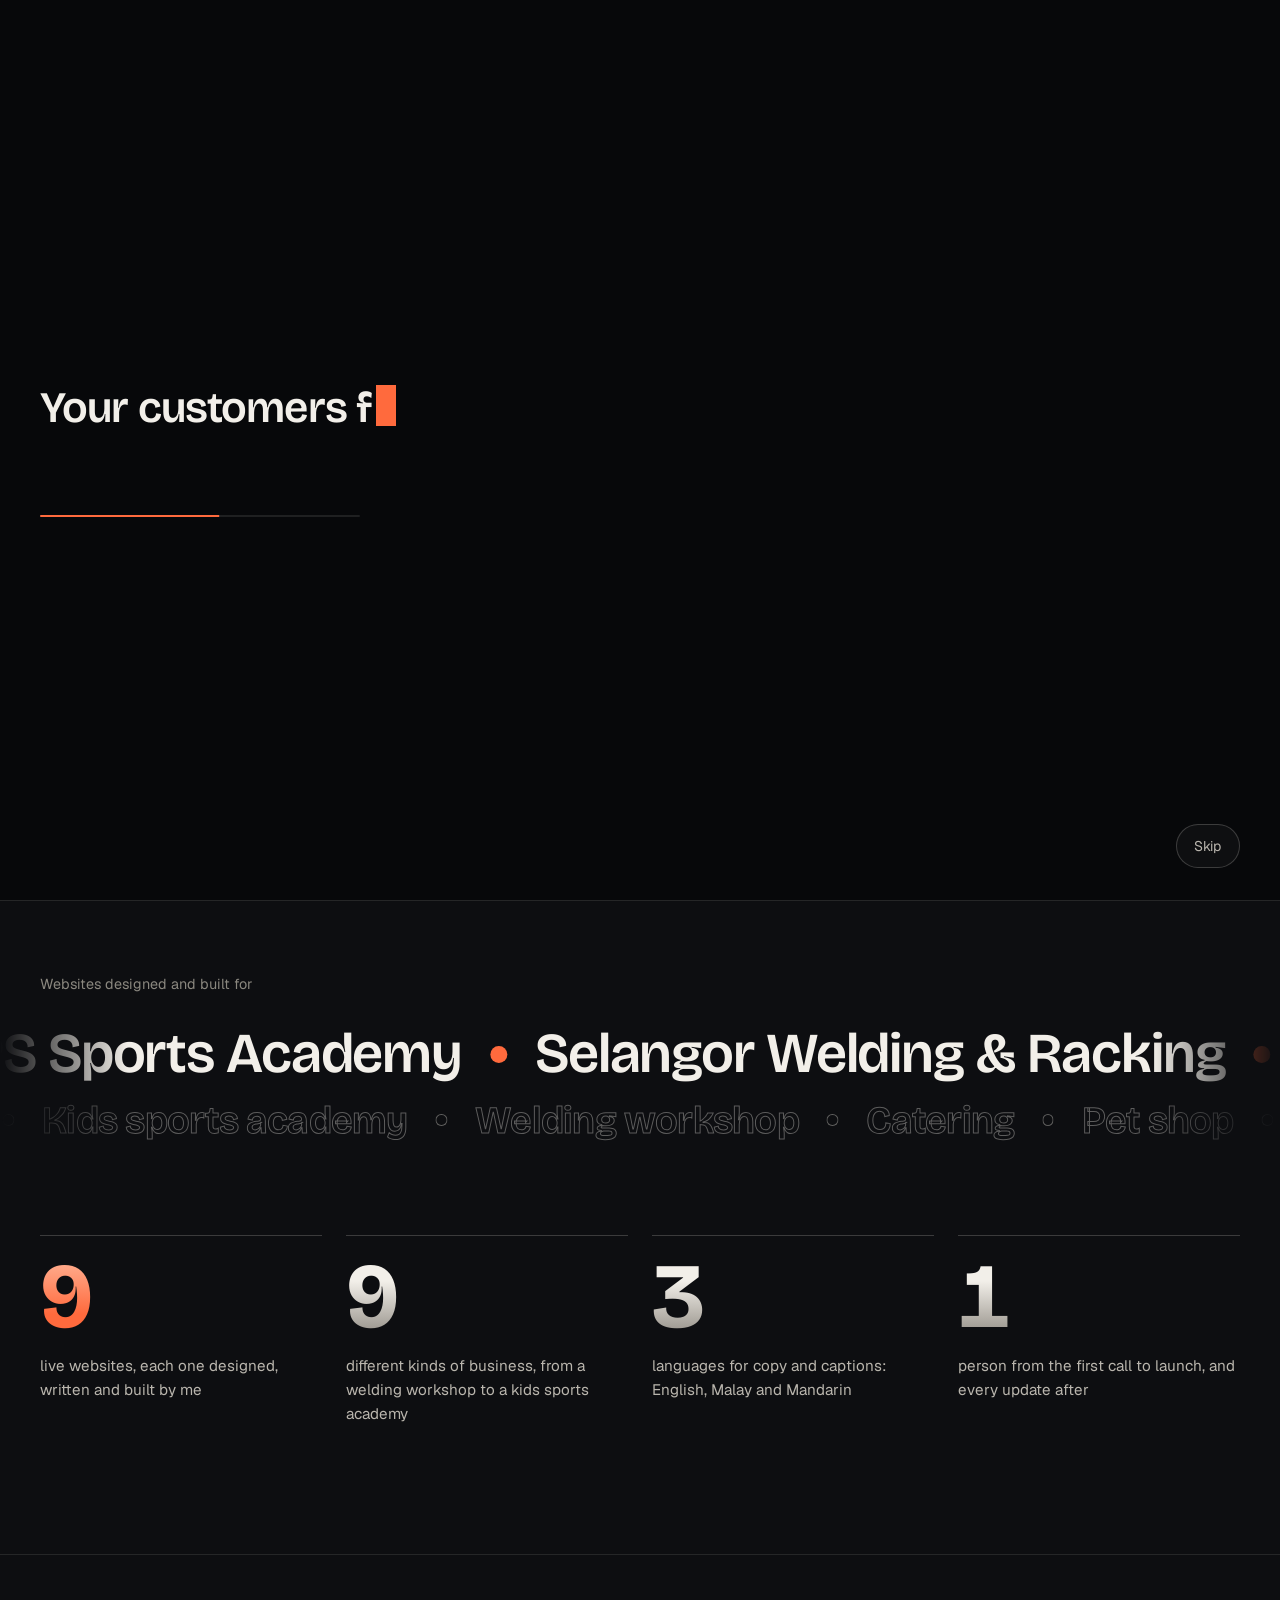
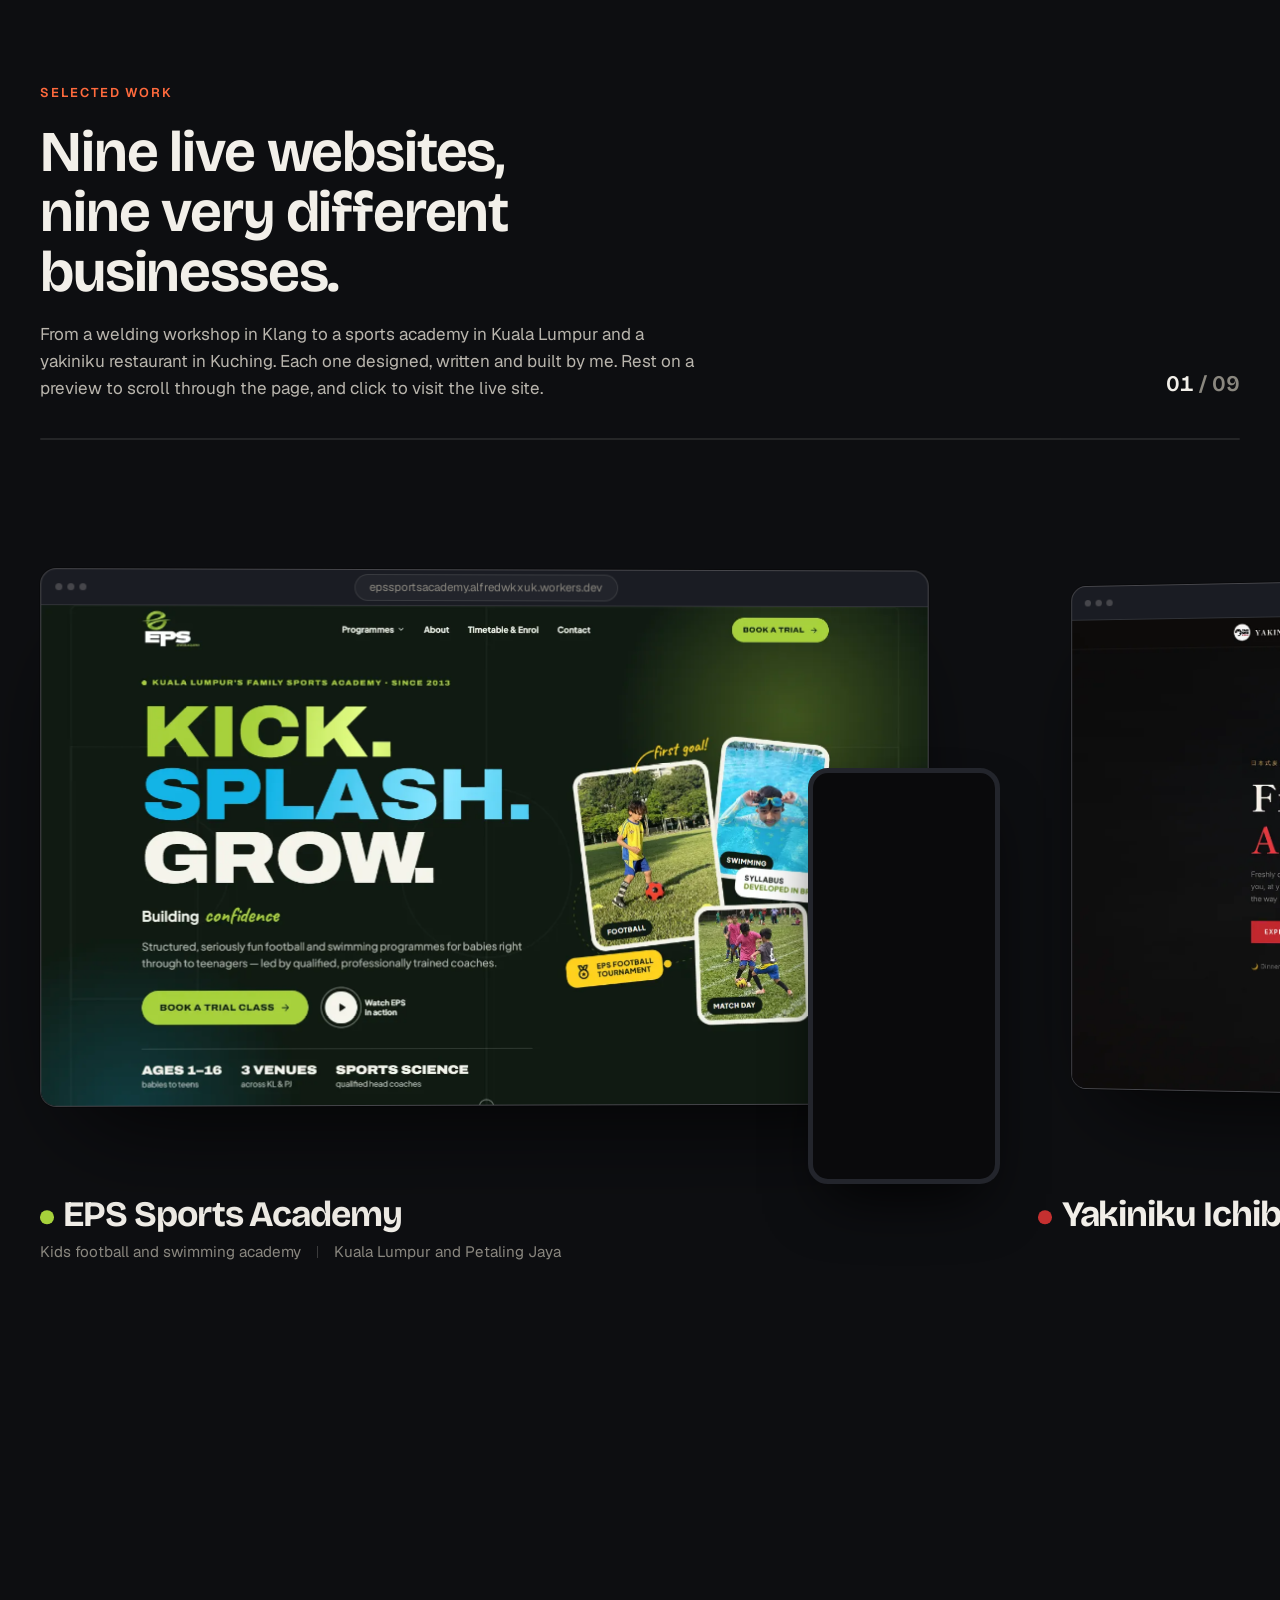
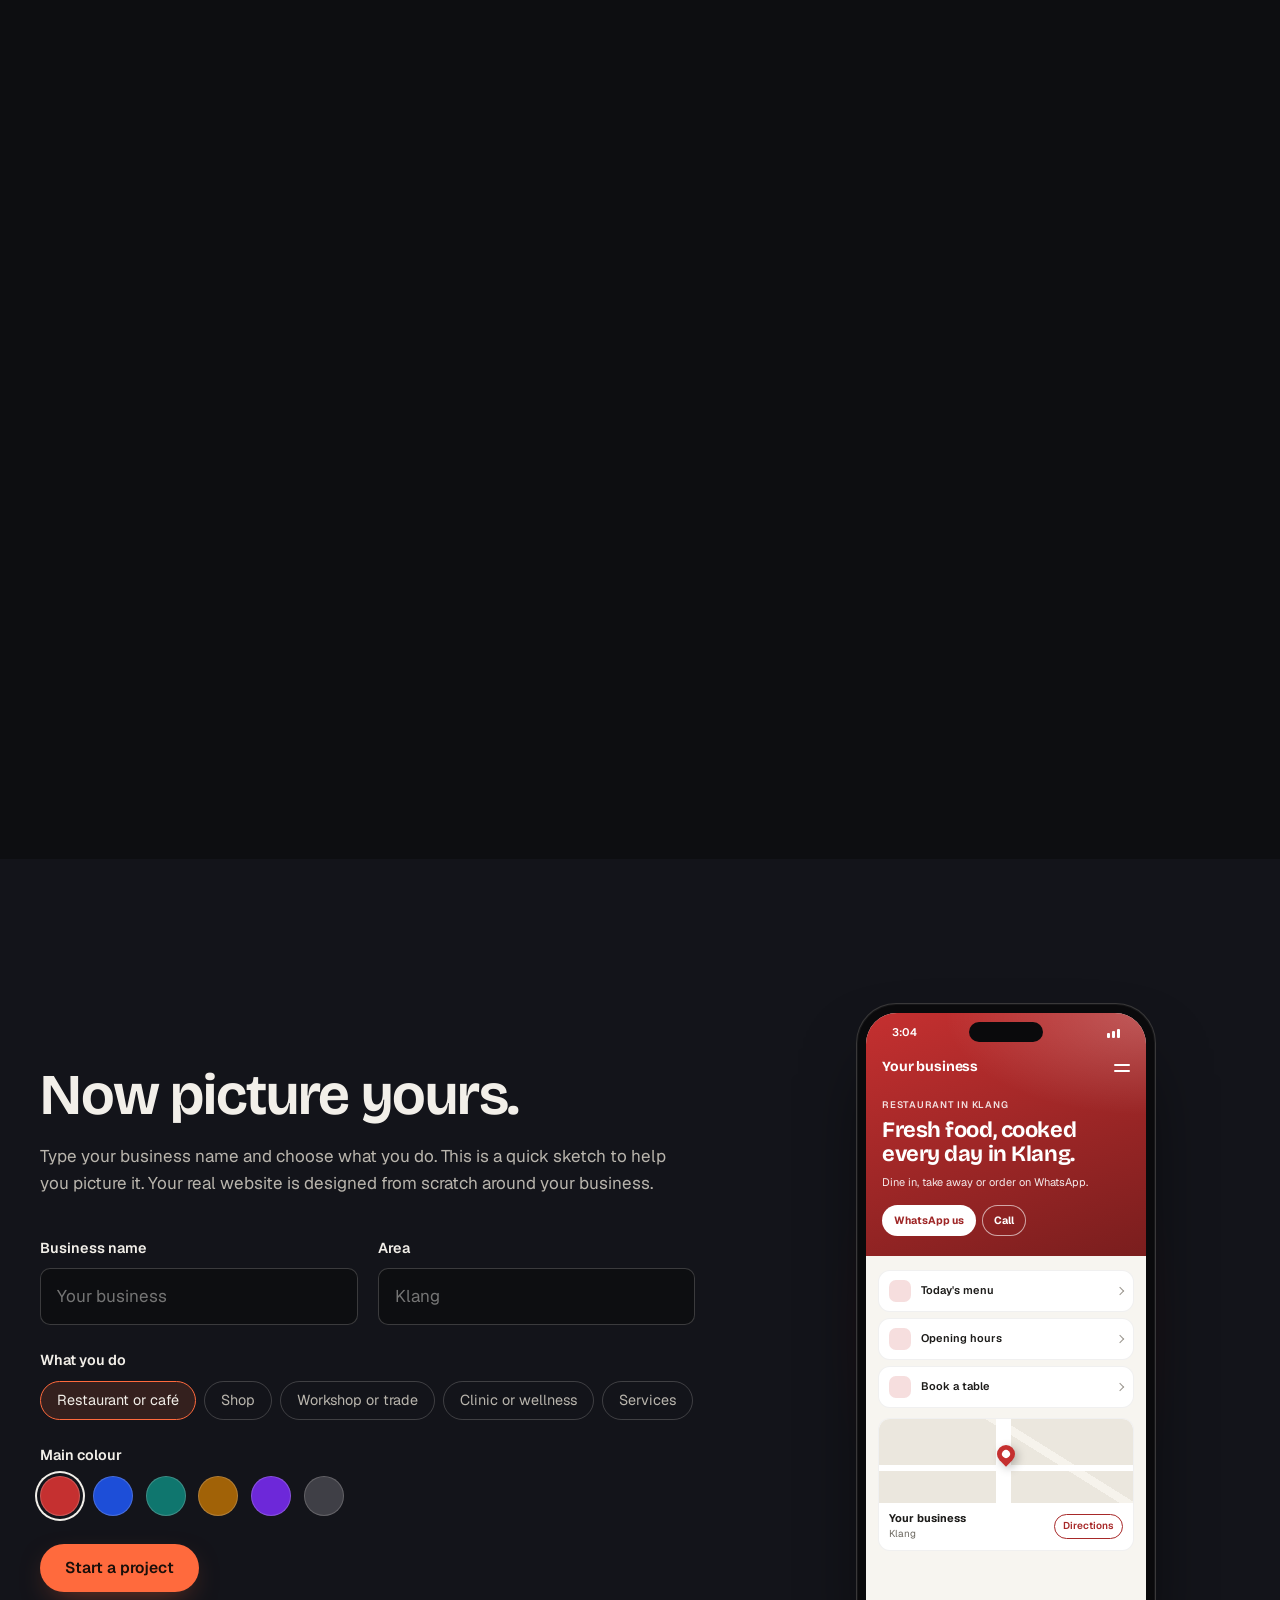
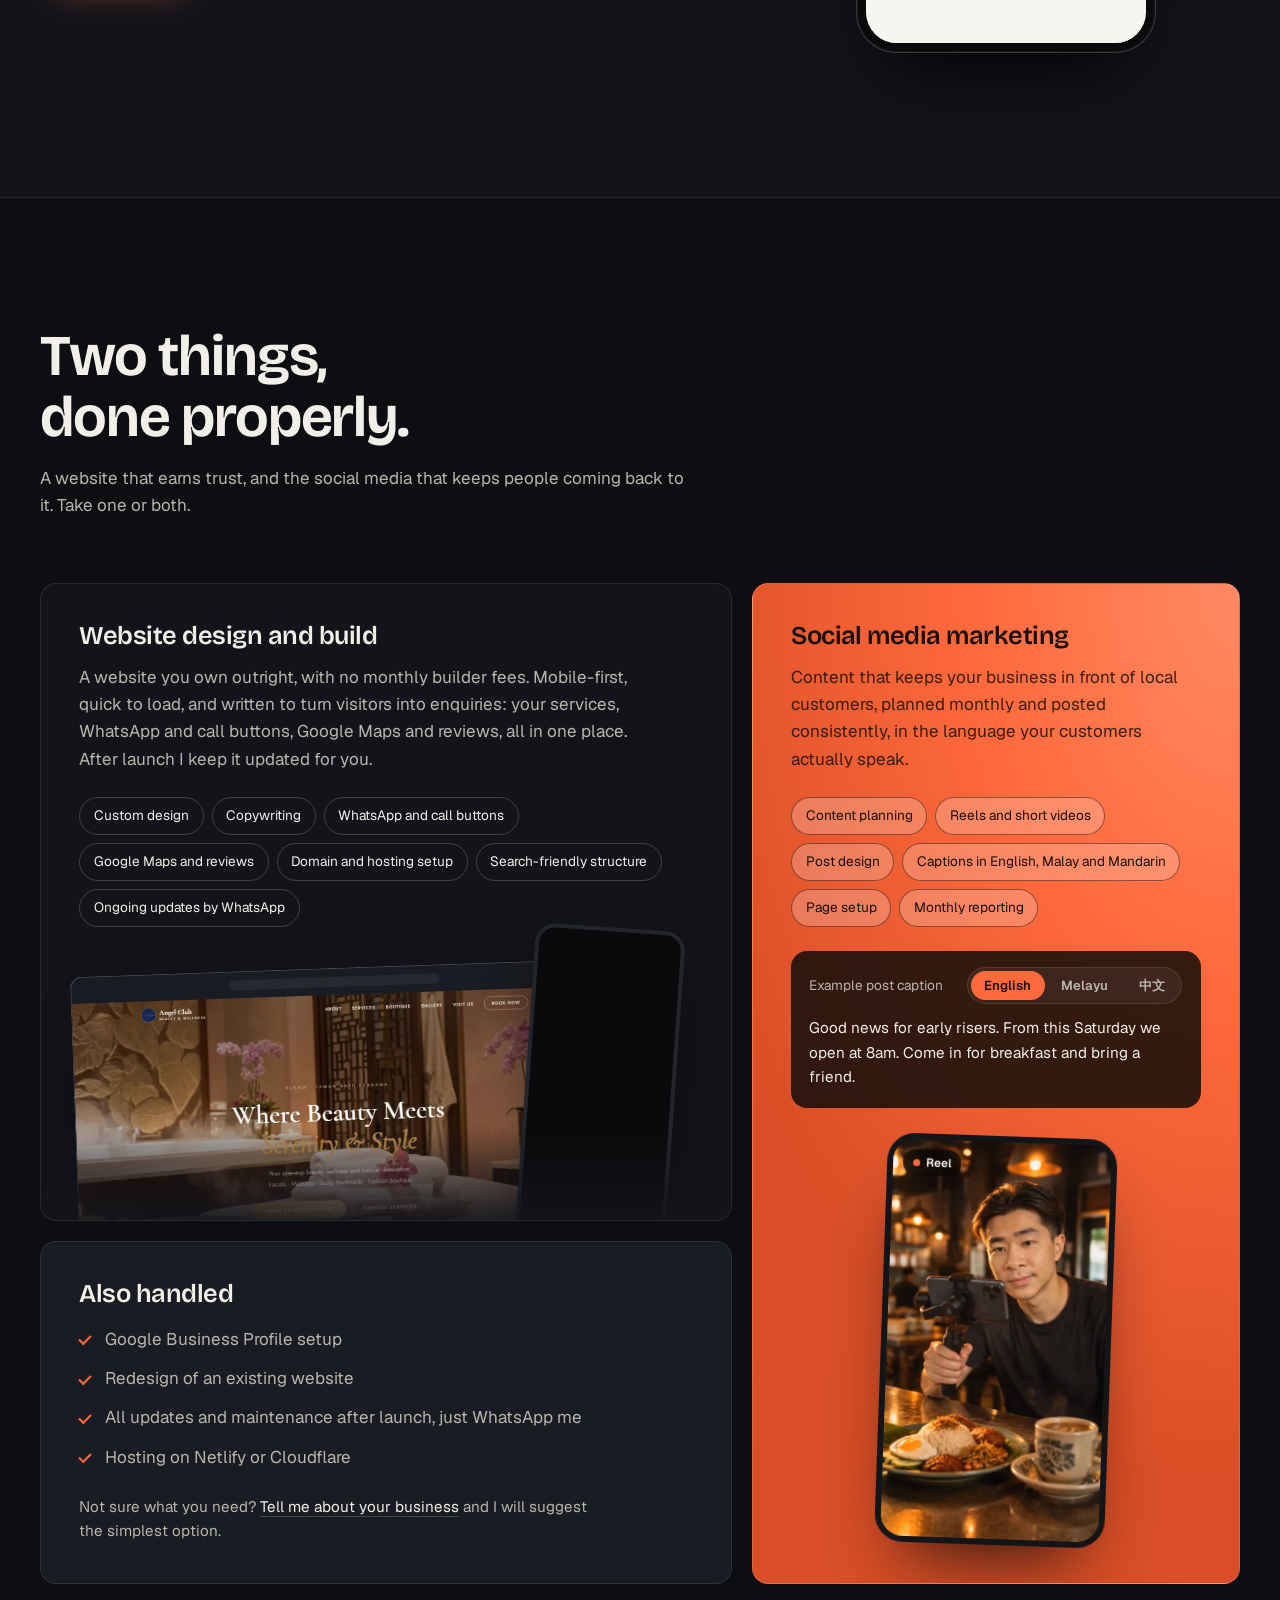
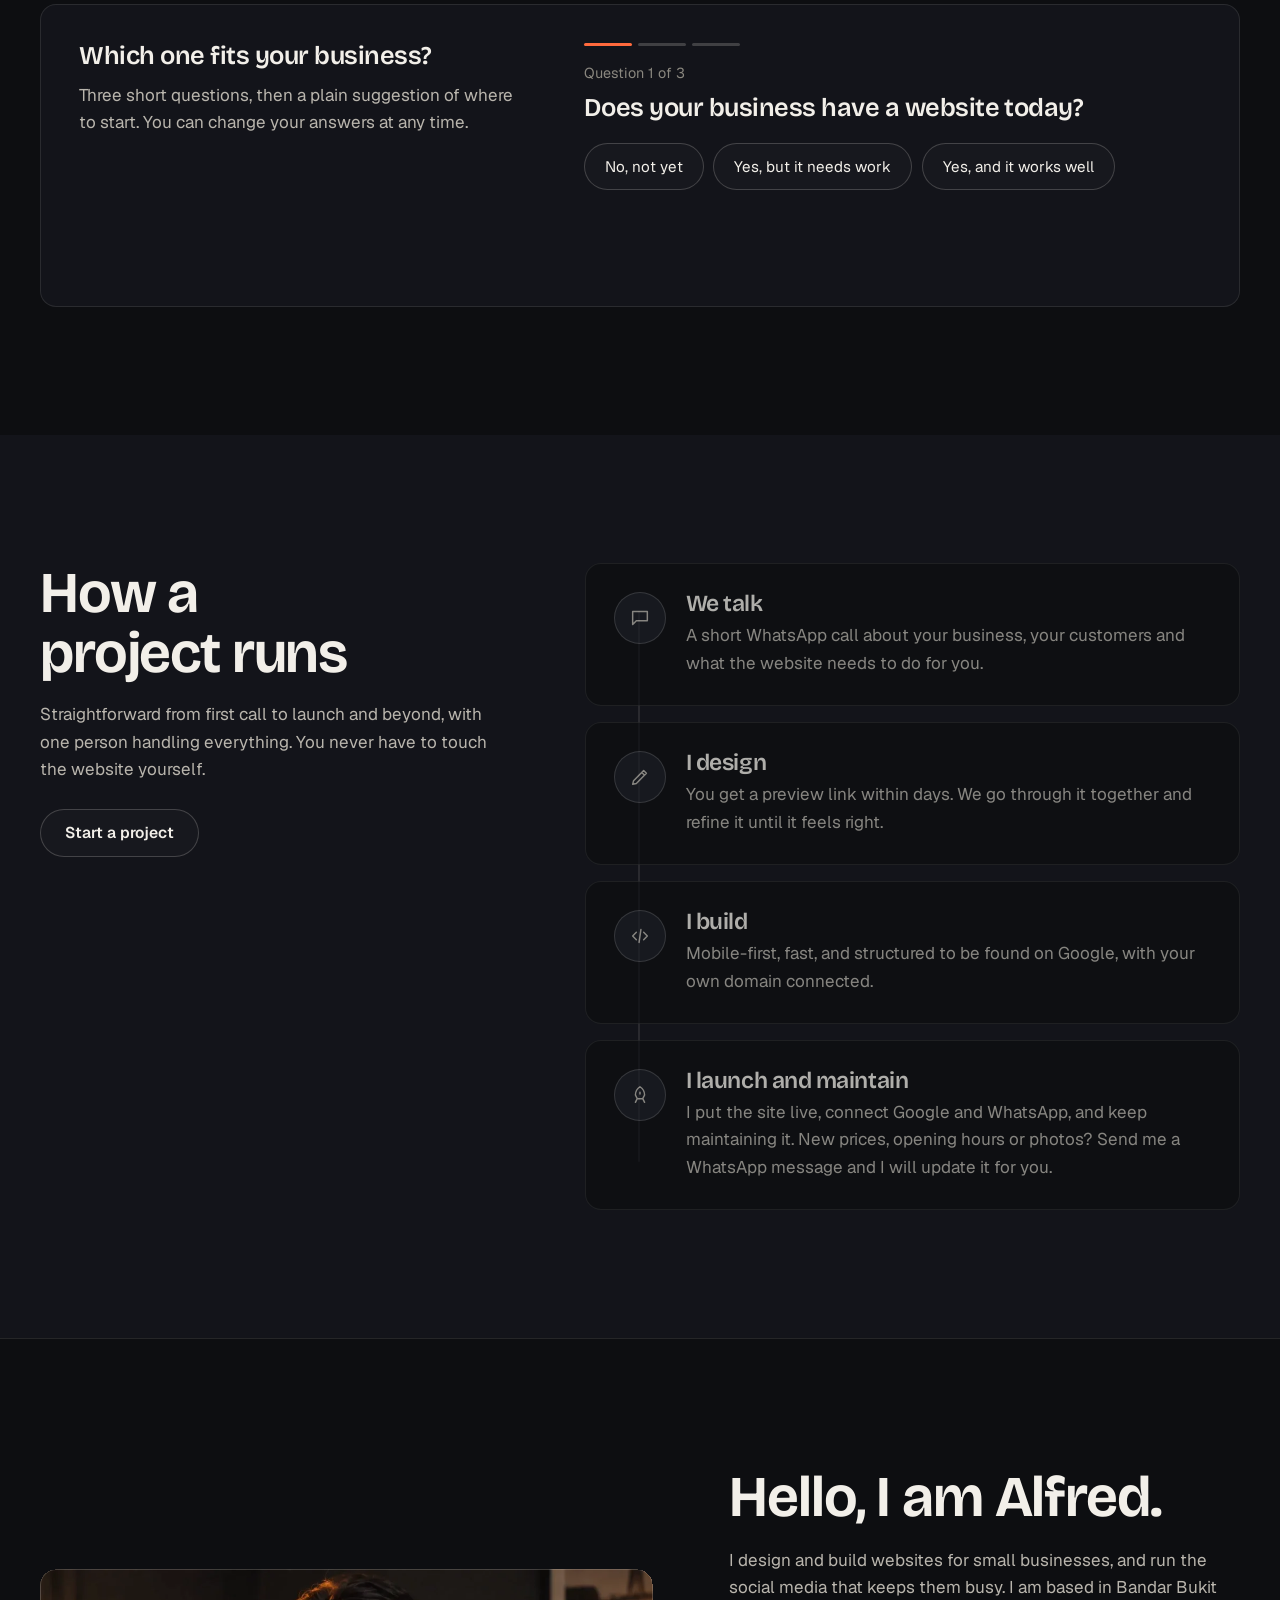
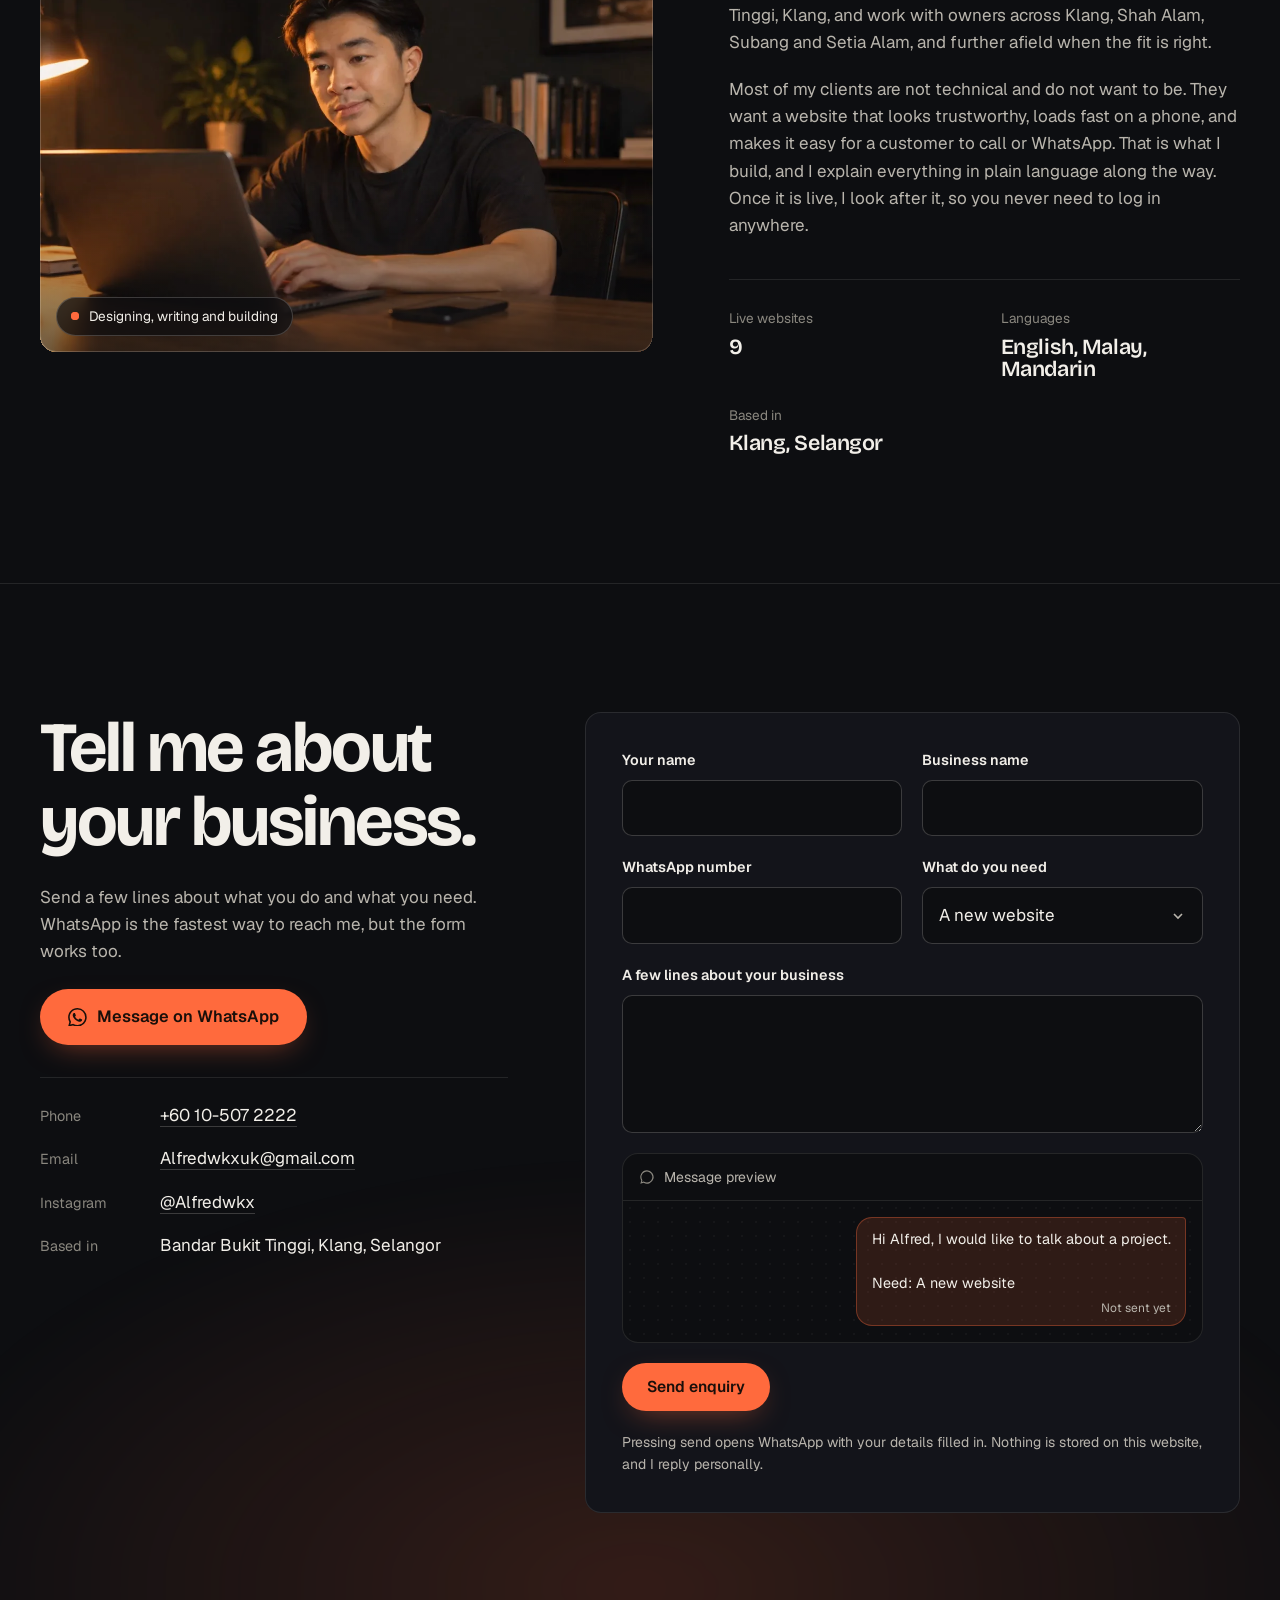
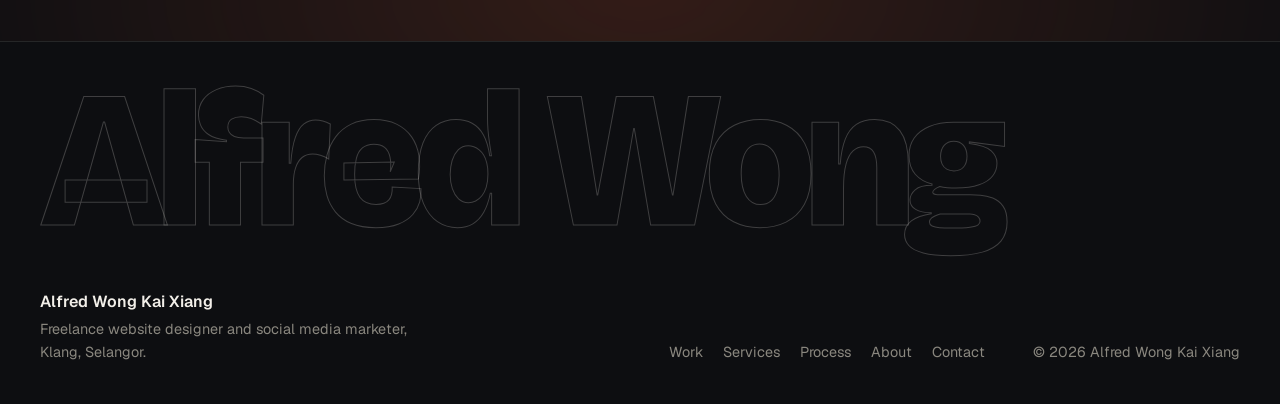
==== commit fb109c1e: "Add files via upload" ====
--- a/index.html
+++ b/index.html
@@ -5,22 +5,22 @@
   <meta name="viewport" content="width=device-width, initial-scale=1">
   <title>Alfred Wong Kai Xiang | Freelance Website Designer and Social Media Marketer, Klang</title>
   <meta name="description" content="Freelance website designer and social media marketer in Klang, Selangor. Clear, fast websites and social media content for small businesses across Klang, Shah Alam, Subang and Setia Alam.">
-  <meta name="theme-color" content="#0d0e11">
+  <meta name="theme-color" content="#0b0c0f">
   <meta name="color-scheme" content="dark">
 
-  <!-- TODO: replace https://alfredwong.netlify.app with your real domain once Netlify is connected -->
-  <link rel="canonical" href="https://alfredwong.netlify.app/">
+  <!-- Live address. If you move to a custom domain, replace every https://portfolio.alfredwkxuk.workers.dev in this file. -->
+  <link rel="canonical" href="https://portfolio.alfredwkxuk.workers.dev/">
   <meta property="og:type" content="website">
   <meta property="og:title" content="Alfred Wong Kai Xiang | Website Designer and Social Media Marketer, Klang">
   <meta property="og:description" content="Websites and social media that bring in customers. Freelance website designer and social media marketer based in Klang, Selangor.">
-  <meta property="og:url" content="https://alfredwong.netlify.app/">
-  <meta property="og:image" content="https://alfredwong.netlify.app/og-image.jpg">
+  <meta property="og:url" content="https://portfolio.alfredwkxuk.workers.dev/">
+  <meta property="og:image" content="https://portfolio.alfredwkxuk.workers.dev/og-image.jpg">
   <meta property="og:image:width" content="1200">
   <meta property="og:image:height" content="630">
   <meta name="twitter:card" content="summary_large_image">
   <meta name="twitter:title" content="Alfred Wong Kai Xiang | Website Designer and Social Media Marketer, Klang">
   <meta name="twitter:description" content="Websites and social media that bring in customers. Based in Klang, Selangor.">
-  <meta name="twitter:image" content="https://alfredwong.netlify.app/og-image.jpg">
+  <meta name="twitter:image" content="https://portfolio.alfredwkxuk.workers.dev/og-image.jpg">
 
   <link rel="icon" type="image/png" sizes="32x32" href="favicon-32.png">
   <link rel="icon" type="image/png" sizes="512x512" href="favicon-512.png">
@@ -28,11 +28,13 @@
 
   <link rel="preload" href="bricolage-grotesque-latin.woff2" as="font" type="font/woff2" crossorigin>
   <link rel="preload" href="geist-latin.woff2" as="font" type="font/woff2" crossorigin>
-  <link rel="preload" href="alfred-hero.webp" as="image" type="image/webp" imagesrcset="alfred-hero-sm.webp 780w, alfred-hero.webp 1200w" imagesizes="(max-width: 960px) 82vw, 44vw">
+  <link rel="preload" href="alfred-about.webp" as="image" type="image/webp">
   <link rel="stylesheet" href="styles.css">
   <noscript><style>
     .intro { display: none; }
-    .hero__title, .hero__sub, .hero__actions, .hero__portrait { opacity: 1; animation: none; }
+    .hero [data-rise], .hero__media, .float { opacity: 1; animation: none; transform: none; }
+    .reveal, .reveal:not(.no-blur) { opacity: 1; transform: none; filter: none; clip-path: none; }
+    .steps__item { opacity: 1; transform: none; }
   </style></noscript>
 
   <script type="application/ld+json">
@@ -41,8 +43,8 @@
     "@type": "ProfessionalService",
     "name": "Alfred Wong Kai Xiang",
     "description": "Freelance website designer and social media marketer for small businesses in Klang, Selangor.",
-    "url": "https://alfredwong.netlify.app/",
-    "image": "https://alfredwong.netlify.app/og-image.jpg",
+    "url": "https://portfolio.alfredwkxuk.workers.dev/",
+    "image": "https://portfolio.alfredwkxuk.workers.dev/og-image.jpg",
     "telephone": "+60105072222",
     "email": "Alfredwkxuk@gmail.com",
     "address": {
@@ -61,25 +63,27 @@
   <a class="skip" href="#main">Skip to content</a>
   <div class="nav-sentinel" data-nav-sentinel aria-hidden="true"></div>
   <div class="progress" aria-hidden="true"></div>
+  <div class="cursor" data-cursor aria-hidden="true"><span class="cursor__label" data-cursor-label></span></div>
 
   <!--
     INTRO: the site addresses the visitor directly before the hero appears.
     Lines are written in main.js from what the browser already knows (screen width, device type,
-    local time). Plays once per visit, can be skipped with a click or Esc, and is skipped entirely
-    for visitors who prefer reduced motion.
+    Kuala Lumpur time). Plays once per visit, can be skipped with a click, tap, Esc, Enter or space,
+    and is skipped entirely for visitors who prefer reduced motion.
   -->
   <div class="intro" data-intro aria-hidden="true">
     <div class="intro__plate intro__plate--top"></div>
     <div class="intro__plate intro__plate--bottom"></div>
     <div class="intro__text">
       <p class="intro__line" data-intro-line></p>
+      <div class="intro__meter"><span data-intro-meter></span></div>
     </div>
     <button class="intro__skip" type="button" data-intro-skip>Skip</button>
   </div>
 
   <header class="nav" data-nav>
     <div class="wrap nav__inner">
-      <a class="brand" href="#top" aria-label="Alfred Wong, back to top">Alfred Wong</a>
+      <a class="brand" href="#top" aria-label="Alfred Wong, back to top"><span class="brand__dot" aria-hidden="true"></span>Alfred Wong</a>
       <nav class="nav__links" aria-label="Primary">
         <a href="#work">Work</a>
         <a href="#services">Services</a>
@@ -110,38 +114,58 @@
   <main id="main">
     <!-- HERO -->
     <section class="hero" id="top">
-      <div class="hero__glow" aria-hidden="true" data-hero-glow></div>
-      <div class="wrap hero__grid">
+      <div class="hero__aura" aria-hidden="true" data-hero-aura>
+        <span class="hero__blob hero__blob--a"></span>
+        <span class="hero__blob hero__blob--b"></span>
+        <span class="hero__grid"></span>
+      </div>
+      <div class="wrap hero__layout">
         <div class="hero__copy">
-          <p class="eyebrow hero__eyebrow">Alfred Wong Kai Xiang</p>
-          <h1 class="hero__title" data-split>Websites and social media that bring in customers.</h1>
-          <p class="hero__sub">Freelance website designer and social media marketer in Klang, Selangor. Clear, fast websites and content for small businesses.</p>
-          <div class="hero__actions">
-            <a class="btn btn--primary" href="#contact" data-magnetic>Start a project</a>
-            <a class="btn btn--ghost" href="#work">See the work</a>
-          </div>
-        </div>
-        <div class="hero__portrait" data-parallax>
-          <div class="hero__screen" aria-hidden="true"></div>
-          <img
-            src="alfred-hero.webp"
-            srcset="alfred-hero-sm.webp 780w, alfred-hero.webp 1200w"
-            sizes="(max-width: 960px) 82vw, 44vw"
-            width="1200" height="1600"
-            alt="Alfred Wong Kai Xiang, freelance website designer and social media marketer"
-            fetchpriority="high" decoding="async">
+          <p class="eyebrow hero__eyebrow" data-rise style="--r: 0">Alfred Wong Kai Xiang</p>
+          <h1 class="hero__title" data-split data-accent="customers">Websites and social media that bring in customers.</h1>
+          <p class="hero__sub" data-rise style="--r: 6">Freelance website designer and social media marketer in Klang, Selangor. Clear, fast websites and content for small businesses.</p>
+          <div class="hero__actions" data-rise style="--r: 7">
+            <a class="btn btn--primary btn--lg" href="#contact" data-magnetic>Start a project</a>
+            <a class="btn btn--ghost btn--lg" href="#work">See the work</a>
+          </div>
+          <ul class="hero__facts" data-rise style="--r: 8">
+            <li><strong>9</strong> live websites</li>
+            <li>English, Malay and Mandarin</li>
+            <li>I reply personally on WhatsApp</li>
+          </ul>
+        </div>
+
+        <div class="hero__media" data-hero-media>
+          <div class="hero__frame" data-tilt-soft>
+            <img class="hero__still" src="alfred-about.webp" width="960" height="1280" alt="Alfred Wong Kai Xiang, freelance website designer and social media marketer" fetchpriority="high" decoding="async">
+            <video class="hero__video" src="alfred-loop.mp4" poster="alfred-about.webp" autoplay muted loop playsinline preload="auto" aria-hidden="true" tabindex="-1" data-autovideo></video>
+            <span class="hero__frame-shine" aria-hidden="true"></span>
+          </div>
+
+          <!-- floating pieces of real client work around the portrait -->
+          <div class="float float--phone" aria-hidden="true" data-depth="1.2">
+            <img src="eps-mobile.webp" width="360" height="800" alt="" decoding="async">
+          </div>
+          <div class="float float--browser" aria-hidden="true" data-depth="0.7">
+            <span class="float__bar"><i></i><i></i><i></i></span>
+            <img src="yakiniku-desktop.webp" width="1600" height="900" alt="" decoding="async">
+          </div>
+          <div class="float float--chip" aria-hidden="true" data-depth="1.6">
+            <span class="pulse"></span><span><strong>9 websites</strong> live right now</span>
+          </div>
+
           <p class="hero__bubble" data-bubble role="status" aria-live="polite"></p>
         </div>
       </div>
-    </section>
-
-    <!-- CLIENTS -->
-    <section class="clients" aria-label="Businesses with websites built by Alfred">
-      <div class="wrap">
-        <p class="clients__label">Websites designed and built for</p>
-      </div>
+      <a class="hero__scroll" href="#proof" aria-label="Scroll to the work"><span></span></a>
+    </section>
+
+    <!-- PROOF: clients marquee and real numbers -->
+    <section class="proof" id="proof" aria-label="Clients and numbers">
+      <p class="wrap proof__label">Websites designed and built for</p>
       <div class="marquee" data-marquee>
-        <div class="marquee__track">
+        <div class="marquee__track" data-speed="1">
+          <span>EPS Sports Academy</span>
           <span>Selangor Welding &amp; Racking</span>
           <span>The Mimie's Catering</span>
           <span>Safiyya Pet Shop</span>
@@ -152,121 +176,269 @@
           <span>Angel Club Beauty &amp; Wellness</span>
         </div>
       </div>
-    </section>
-
-    <!-- WORK -->
+      <div class="marquee marquee--alt" data-marquee aria-hidden="true">
+        <div class="marquee__track" data-speed="-0.7">
+          <span>Kids sports academy</span>
+          <span>Welding workshop</span>
+          <span>Catering</span>
+          <span>Pet shop</span>
+          <span>Phone repair</span>
+          <span>Electrical contractor</span>
+          <span>Japanese BBQ</span>
+          <span>Preschool</span>
+          <span>Spa and boutique</span>
+        </div>
+      </div>
+
+      <div class="wrap stats">
+        <div class="stat reveal">
+          <p class="stat__num"><span data-count="9">9</span></p>
+          <p class="stat__text">live websites, each one designed, written and built by me</p>
+        </div>
+        <div class="stat reveal" style="--d: .08s">
+          <p class="stat__num"><span data-count="9">9</span></p>
+          <p class="stat__text">different kinds of business, from a welding workshop to a kids sports academy</p>
+        </div>
+        <div class="stat reveal" style="--d: .16s">
+          <p class="stat__num"><span data-count="3">3</span></p>
+          <p class="stat__text">languages for copy and captions: English, Malay and Mandarin</p>
+        </div>
+        <div class="stat reveal" style="--d: .24s">
+          <p class="stat__num"><span data-count="1">1</span></p>
+          <p class="stat__text">person from the first call to launch, and every update after</p>
+        </div>
+      </div>
+    </section>
+
+    <!-- WORK: on desktop the cards slide sideways as you scroll; on phones you swipe -->
     <section class="work" id="work">
-      <div class="wrap">
+      <div class="wrap work__head">
         <header class="section-head reveal">
           <p class="eyebrow">Selected work</p>
-          <h2 data-words>Eight live websites, eight very different businesses.</h2>
-          <p class="section-head__sub">From a welding workshop in Klang to a yakiniku restaurant in Kuching. Each one designed, written and built by me. Hover a project to preview it, click to visit the live site.</p>
+          <h2 data-words>Nine live websites, nine very different businesses.</h2>
+          <p class="section-head__sub">From a welding workshop in Klang to a sports academy in Kuala Lumpur and a yakiniku restaurant in Kuching. Each one designed, written and built by me. <span class="hint-fine">Rest on a preview to scroll through the page, and click to visit the live site.</span><span class="hint-touch">Swipe to browse, and tap to visit the live site.</span></p>
         </header>
-
-        <div class="work__layout">
-          <div class="stage reveal" data-stage>
-            <div class="stage__glow" aria-hidden="true"></div>
-            <div class="stage__frame" data-tilt>
-              <div class="stage__bar">
-                <span class="stage__url" data-stage-url>yakiniku-ichiban.alfredwkxuk.workers.dev</span>
-              </div>
-              <div class="stage__screen">
-                <img class="stage__img is-active" data-layer src="yakiniku-desktop.webp" width="1600" height="900" alt="Preview of the selected website on desktop">
-                <img class="stage__img" data-layer src="angelclub-desktop.webp" width="1600" height="900" alt="">
-              </div>
-              <div class="stage__phone">
-                <img class="stage__phone-img is-active" data-phone-layer src="yakiniku-mobile.webp" width="360" height="800" alt="">
-                <img class="stage__phone-img" data-phone-layer src="angelclub-mobile.webp" width="360" height="800" alt="">
-              </div>
-            </div>
-            <a class="stage__visit" data-stage-link href="https://yakiniku-ichiban.alfredwkxuk.workers.dev/" target="_blank" rel="noopener">
-              <span data-stage-name>Yakiniku Ichiban</span>
-              <span class="stage__visit-cta">Visit live site <svg viewBox="0 0 16 16" aria-hidden="true"><path d="M4 12 12 4M6 4h6v6" fill="none" stroke="currentColor" stroke-width="1.6" stroke-linecap="round" stroke-linejoin="round"/></svg></span>
-            </a>
-          </div>
-
-          <ol class="projects" data-projects>
-            <li class="project is-active" data-desktop="yakiniku-desktop.webp" data-mobile="yakiniku-mobile.webp" data-url="https://yakiniku-ichiban.alfredwkxuk.workers.dev/" data-host="yakiniku-ichiban.alfredwkxuk.workers.dev" data-name="Yakiniku Ichiban" data-tone="#c53030">
-              <a class="project__link" href="https://yakiniku-ichiban.alfredwkxuk.workers.dev/" target="_blank" rel="noopener">
-                <img class="project__thumb" src="yakiniku-desktop.webp" width="1600" height="900" alt="Yakiniku Ichiban website, hero section with wagyu grilling over charcoal" loading="lazy" decoding="async">
-                <div class="project__text">
-                  <h3 class="project__name">Yakiniku Ichiban</h3>
-                  <p class="project__meta">Japanese BBQ restaurant <span>Kuching, Sarawak</span></p>
+        <div class="work__count" aria-hidden="true"><span data-reel-index>01</span> / <span>09</span></div>
+      </div>
+
+      <div class="reel" data-reel>
+        <div class="reel__viewport" data-reel-viewport>
+          <ol class="reel__track" data-reel-track>
+            <li class="card" style="--tone: #a6d13b" data-full="eps-full.webp">
+              <a class="card__shot" href="https://epssportsacademy.alfredwkxuk.workers.dev/" target="_blank" rel="noopener" data-cursor-text="Visit">
+                <span class="card__browser">
+                  <span class="card__bar"><span class="card__dots"><i></i><i></i><i></i></span><span class="card__url">epssportsacademy.alfredwkxuk.workers.dev</span></span>
+                  <span class="card__screen"><img class="card__img" src="eps-desktop.webp" width="1600" height="900" alt="EPS Sports Academy website, hero with kids playing football and swimming" loading="lazy" decoding="async"></span>
+                </span>
+                <span class="card__phone"><img src="eps-mobile.webp" width="360" height="800" alt="" loading="lazy" decoding="async"></span>
+              </a>
+              <div class="card__info">
+                <h3 class="card__name">EPS Sports Academy</h3>
+                <p class="card__meta">Kids football and swimming academy <span>Kuala Lumpur and Petaling Jaya</span></p>
+              </div>
+            </li>
+            <li class="card" style="--tone: #c53030" data-full="yakiniku-full.webp">
+              <a class="card__shot" href="https://yakiniku-ichiban.alfredwkxuk.workers.dev/" target="_blank" rel="noopener" data-cursor-text="Visit">
+                <span class="card__browser">
+                  <span class="card__bar"><span class="card__dots"><i></i><i></i><i></i></span><span class="card__url">yakiniku-ichiban.alfredwkxuk.workers.dev</span></span>
+                  <span class="card__screen"><img class="card__img" src="yakiniku-desktop.webp" width="1600" height="900" alt="Yakiniku Ichiban website, hero section with wagyu grilling over charcoal" loading="lazy" decoding="async"></span>
+                </span>
+                <span class="card__phone"><img src="yakiniku-mobile.webp" width="360" height="800" alt="" loading="lazy" decoding="async"></span>
+              </a>
+              <div class="card__info">
+                <h3 class="card__name">Yakiniku Ichiban</h3>
+                <p class="card__meta">Japanese BBQ restaurant <span>Kuching, Sarawak</span></p>
+              </div>
+            </li>
+            <li class="card" style="--tone: #c5a070" data-full="angelclub-full.webp">
+              <a class="card__shot" href="https://angelclub.alfredwkxuk.workers.dev/" target="_blank" rel="noopener" data-cursor-text="Visit">
+                <span class="card__browser">
+                  <span class="card__bar"><span class="card__dots"><i></i><i></i><i></i></span><span class="card__url">angelclub.alfredwkxuk.workers.dev</span></span>
+                  <span class="card__screen"><img class="card__img" src="angelclub-desktop.webp" width="1600" height="900" alt="Angel Club Beauty and Wellness website, spa hero section" loading="lazy" decoding="async"></span>
+                </span>
+                <span class="card__phone"><img src="angelclub-mobile.webp" width="360" height="800" alt="" loading="lazy" decoding="async"></span>
+              </a>
+              <div class="card__info">
+                <h3 class="card__name">Angel Club Beauty &amp; Wellness</h3>
+                <p class="card__meta">Spa and fashion boutique <span>Taman Bayu Perdana, Klang</span></p>
+              </div>
+            </li>
+            <li class="card" style="--tone: #3b82f6" data-full="swr-full.webp">
+              <a class="card__shot" href="https://selangorwielding-racking.alfredwkxuk.workers.dev/" target="_blank" rel="noopener" data-cursor-text="Visit">
+                <span class="card__browser">
+                  <span class="card__bar"><span class="card__dots"><i></i><i></i><i></i></span><span class="card__url">selangorwielding-racking.alfredwkxuk.workers.dev</span></span>
+                  <span class="card__screen"><img class="card__img" src="swr-desktop.webp" width="1600" height="900" alt="Selangor Welding and Racking website, industrial hero with welder" loading="lazy" decoding="async"></span>
+                </span>
+                <span class="card__phone"><img src="swr-mobile.webp" width="360" height="800" alt="" loading="lazy" decoding="async"></span>
+              </a>
+              <div class="card__info">
+                <h3 class="card__name">Selangor Welding &amp; Racking</h3>
+                <p class="card__meta">Welding, racking and steel works <span>Taman Eng Ann, Klang</span></p>
+              </div>
+            </li>
+            <li class="card" style="--tone: #c9962e" data-full="mimies-full.webp">
+              <a class="card__shot" href="https://themimiess.com/" target="_blank" rel="noopener" data-cursor-text="Visit">
+                <span class="card__browser">
+                  <span class="card__bar"><span class="card__dots"><i></i><i></i><i></i></span><span class="card__url">themimiess.com</span></span>
+                  <span class="card__screen"><img class="card__img" src="mimies-desktop.webp" width="1600" height="900" alt="The Mimie's Catering website, hero with a buffet spread" loading="lazy" decoding="async"></span>
+                </span>
+                <span class="card__phone"><img src="mimies-mobile.webp" width="360" height="800" alt="" loading="lazy" decoding="async"></span>
+              </a>
+              <div class="card__info">
+                <h3 class="card__name">The Mimie's Catering &amp; Food Delivery</h3>
+                <p class="card__meta">Catering and food delivery <span>Selayang, Batu Caves</span></p>
+              </div>
+            </li>
+            <li class="card" style="--tone: #fbbf24" data-full="kw-full.webp">
+              <a class="card__shot" href="https://k-wworldengineering.alfredwkxuk.workers.dev/" target="_blank" rel="noopener" data-cursor-text="Visit">
+                <span class="card__browser">
+                  <span class="card__bar"><span class="card__dots"><i></i><i></i><i></i></span><span class="card__url">k-wworldengineering.alfredwkxuk.workers.dev</span></span>
+                  <span class="card__screen"><img class="card__img" src="kw-desktop.webp" width="1600" height="900" alt="K and W World Engineering website, electrical contractor hero" loading="lazy" decoding="async"></span>
+                </span>
+                <span class="card__phone"><img src="kw-mobile.webp" width="360" height="800" alt="" loading="lazy" decoding="async"></span>
+              </a>
+              <div class="card__info">
+                <h3 class="card__name">K&amp;W World Engineering</h3>
+                <p class="card__meta">Licensed electrical contractor <span>Kepong, Kuala Lumpur</span></p>
+              </div>
+            </li>
+            <li class="card" style="--tone: #d1784b" data-full="safiyya-full.webp">
+              <a class="card__shot" href="https://safiyya.alfredwkxuk.workers.dev/" target="_blank" rel="noopener" data-cursor-text="Visit">
+                <span class="card__browser">
+                  <span class="card__bar"><span class="card__dots"><i></i><i></i><i></i></span><span class="card__url">safiyya.alfredwkxuk.workers.dev</span></span>
+                  <span class="card__screen"><img class="card__img" src="safiyya-desktop.webp" width="1600" height="900" alt="Safiyya Pet Shop website, hero with a cat on the shop counter" loading="lazy" decoding="async"></span>
+                </span>
+                <span class="card__phone"><img src="safiyya-mobile.webp" width="360" height="800" alt="" loading="lazy" decoding="async"></span>
+              </a>
+              <div class="card__info">
+                <h3 class="card__name">Safiyya Pet Shop</h3>
+                <p class="card__meta">Pet food and supplies <span>Bandar Bestari, Klang</span></p>
+              </div>
+            </li>
+            <li class="card" style="--tone: #f2c230" data-full="sunshinetots-full.webp">
+              <a class="card__shot" href="https://sunshinetots.alfredwkxuk.workers.dev/" target="_blank" rel="noopener" data-cursor-text="Visit">
+                <span class="card__browser">
+                  <span class="card__bar"><span class="card__dots"><i></i><i></i><i></i></span><span class="card__url">sunshinetots.alfredwkxuk.workers.dev</span></span>
+                  <span class="card__screen"><img class="card__img" src="sunshinetots-desktop.webp" width="1600" height="900" alt="Sunshine Tots website, photo gallery of children at the centre" loading="lazy" decoding="async"></span>
+                </span>
+                <span class="card__phone"><img src="sunshinetots-mobile.webp" width="360" height="800" alt="" loading="lazy" decoding="async"></span>
+              </a>
+              <div class="card__info">
+                <h3 class="card__name">Sunshine Tots + Tadika Si Cahaya</h3>
+                <p class="card__meta">Childcare and preschool <span>Kota Kemuning, Shah Alam</span></p>
+              </div>
+            </li>
+            <li class="card" style="--tone: #25d366" data-full="h2fix-full.webp">
+              <a class="card__shot" href="https://h2fix.alfredwkxuk.workers.dev/" target="_blank" rel="noopener" data-cursor-text="Visit">
+                <span class="card__browser">
+                  <span class="card__bar"><span class="card__dots"><i></i><i></i><i></i></span><span class="card__url">h2fix.alfredwkxuk.workers.dev</span></span>
+                  <span class="card__screen"><img class="card__img" src="h2fix-desktop.webp" width="1600" height="900" alt="H2 Fix website, dark tech hero with phones" loading="lazy" decoding="async"></span>
+                </span>
+                <span class="card__phone"><img src="h2fix-mobile.webp" width="360" height="800" alt="" loading="lazy" decoding="async"></span>
+              </a>
+              <div class="card__info">
+                <h3 class="card__name">H2 Fix</h3>
+                <p class="card__meta">Phone repair, in Malay <span>Klang</span></p>
+              </div>
+            </li>
+            <li class="card card--next">
+              <div class="card__next">
+                <h3>Your business could be next.</h3>
+                <p>Tell me what you do and I will show you what your website could look like.</p>
+                <div class="card__next-actions">
+                  <a class="btn btn--primary" href="#contact">Start a project</a>
+                  <a class="btn btn--ghost" href="#yours">Picture yours first</a>
                 </div>
-                <span class="project__arrow" aria-hidden="true"><svg viewBox="0 0 24 24"><path d="M6 18 18 6M9 6h9v9" fill="none" stroke="currentColor" stroke-width="1.8" stroke-linecap="round" stroke-linejoin="round"/></svg></span>
-              </a>
-            </li>
-            <li class="project" data-desktop="angelclub-desktop.webp" data-mobile="angelclub-mobile.webp" data-url="https://angelclub.alfredwkxuk.workers.dev/" data-host="angelclub.alfredwkxuk.workers.dev" data-name="Angel Club Beauty &amp; Wellness" data-tone="#c5a070">
-              <a class="project__link" href="https://angelclub.alfredwkxuk.workers.dev/" target="_blank" rel="noopener">
-                <img class="project__thumb" src="angelclub-desktop.webp" width="1600" height="900" alt="Angel Club Beauty and Wellness website, spa hero section" loading="lazy" decoding="async">
-                <div class="project__text">
-                  <h3 class="project__name">Angel Club Beauty &amp; Wellness</h3>
-                  <p class="project__meta">Spa and fashion boutique <span>Taman Bayu Perdana, Klang</span></p>
+              </div>
+            </li>
+          </ol>
+        </div>
+        <div class="wrap reel__rail" aria-hidden="true"><span data-reel-bar></span></div>
+      </div>
+    </section>
+
+    <!--
+      PICTURE YOURS: the visitor types a business name and sees a quick sketch of a homepage on a phone.
+      The wording for each business type lives in main.js (search for TYPES). Hidden without JavaScript.
+    -->
+    <section class="yours" id="yours" data-builder hidden>
+      <div class="wrap yours__grid">
+        <div class="yours__copy">
+          <header class="section-head reveal">
+            <h2 data-words>Now picture yours.</h2>
+            <p class="section-head__sub">Type your business name and choose what you do. This is a quick sketch to help you picture it. Your real website is designed from scratch around your business.</p>
+          </header>
+          <div class="yours__controls reveal">
+            <div class="form__row">
+              <div class="field">
+                <label for="y-name">Business name</label>
+                <input id="y-name" type="text" maxlength="40" autocomplete="organization" placeholder="Your business" data-builder-name>
+              </div>
+              <div class="field">
+                <label for="y-area">Area</label>
+                <input id="y-area" type="text" maxlength="30" autocomplete="address-level2" placeholder="Klang" data-builder-area>
+              </div>
+            </div>
+            <fieldset class="choice">
+              <legend>What you do</legend>
+              <div class="chips">
+                <label class="chip"><input type="radio" name="y-type" value="food" checked><span>Restaurant or café</span></label>
+                <label class="chip"><input type="radio" name="y-type" value="shop"><span>Shop</span></label>
+                <label class="chip"><input type="radio" name="y-type" value="trade"><span>Workshop or trade</span></label>
+                <label class="chip"><input type="radio" name="y-type" value="care"><span>Clinic or wellness</span></label>
+                <label class="chip"><input type="radio" name="y-type" value="service"><span>Services</span></label>
+              </div>
+            </fieldset>
+            <fieldset class="choice">
+              <legend>Main colour</legend>
+              <div class="swatches">
+                <label class="swatch" style="--c: #c53030"><input type="radio" name="y-colour" value="#c53030" checked><span class="swatch__dot"></span><span class="sr">Red</span></label>
+                <label class="swatch" style="--c: #1d4ed8"><input type="radio" name="y-colour" value="#1d4ed8"><span class="swatch__dot"></span><span class="sr">Blue</span></label>
+                <label class="swatch" style="--c: #0f766e"><input type="radio" name="y-colour" value="#0f766e"><span class="swatch__dot"></span><span class="sr">Teal</span></label>
+                <label class="swatch" style="--c: #a16207"><input type="radio" name="y-colour" value="#a16207"><span class="swatch__dot"></span><span class="sr">Amber</span></label>
+                <label class="swatch" style="--c: #6d28d9"><input type="radio" name="y-colour" value="#6d28d9"><span class="swatch__dot"></span><span class="sr">Violet</span></label>
+                <label class="swatch" style="--c: #3f3f46"><input type="radio" name="y-colour" value="#3f3f46"><span class="swatch__dot"></span><span class="sr">Charcoal</span></label>
+              </div>
+            </fieldset>
+          </div>
+        </div>
+
+        <div class="yours__stage reveal no-blur" style="--d: .1s">
+          <div class="mock" data-mock aria-hidden="true">
+            <div class="mock__screen">
+              <div class="mock__top">
+                <div class="mock__status"><span data-mock-time>9:41</span><span class="mock__signal"><i></i><i></i><i></i></span></div>
+                <div class="mock__nav"><span class="mock__logo" data-mock-name>Your business</span><span class="mock__burger"><i></i><i></i></span></div>
+                <div class="mock__hero">
+                  <p class="mock__tag" data-mock-tag>Restaurant in Klang</p>
+                  <p class="mock__title" data-mock-title>Fresh food, cooked every day in Klang.</p>
+                  <p class="mock__sub" data-mock-sub>Dine in, take away or order on WhatsApp.</p>
+                  <div class="mock__btns"><span class="mock__btn">WhatsApp us</span><span class="mock__btn mock__btn--ghost">Call</span></div>
                 </div>
-                <span class="project__arrow" aria-hidden="true"><svg viewBox="0 0 24 24"><path d="M6 18 18 6M9 6h9v9" fill="none" stroke="currentColor" stroke-width="1.8" stroke-linecap="round" stroke-linejoin="round"/></svg></span>
-              </a>
-            </li>
-            <li class="project" data-desktop="swr-desktop.webp" data-mobile="swr-mobile.webp" data-url="https://selangorwielding-racking.alfredwkxuk.workers.dev/" data-host="selangorwielding-racking.alfredwkxuk.workers.dev" data-name="Selangor Welding &amp; Racking" data-tone="#3b82f6">
-              <a class="project__link" href="https://selangorwielding-racking.alfredwkxuk.workers.dev/" target="_blank" rel="noopener">
-                <img class="project__thumb" src="swr-desktop.webp" width="1600" height="900" alt="Selangor Welding and Racking website, industrial hero with welder" loading="lazy" decoding="async">
-                <div class="project__text">
-                  <h3 class="project__name">Selangor Welding &amp; Racking</h3>
-                  <p class="project__meta">Welding, racking and steel works <span>Taman Eng Ann, Klang</span></p>
+              </div>
+              <div class="mock__body">
+                <ul class="mock__list" data-mock-list>
+                  <li>Today's menu</li>
+                  <li>Opening hours</li>
+                  <li>Book a table</li>
+                </ul>
+                <div class="mock__map">
+                  <div class="mock__map-art"><span class="mock__pin"></span></div>
+                  <div class="mock__map-info">
+                    <div>
+                      <p class="mock__map-name" data-mock-name>Your business</p>
+                      <p class="mock__map-area" data-mock-area>Klang</p>
+                    </div>
+                    <span class="mock__dir">Directions</span>
+                  </div>
                 </div>
-                <span class="project__arrow" aria-hidden="true"><svg viewBox="0 0 24 24"><path d="M6 18 18 6M9 6h9v9" fill="none" stroke="currentColor" stroke-width="1.8" stroke-linecap="round" stroke-linejoin="round"/></svg></span>
-              </a>
-            </li>
-            <li class="project" data-desktop="mimies-desktop.webp" data-mobile="mimies-mobile.webp" data-url="https://themimiess.com/" data-host="themimiess.com" data-name="The Mimie's Catering &amp; Food Delivery" data-tone="#c9962e">
-              <a class="project__link" href="https://themimiess.com/" target="_blank" rel="noopener">
-                <img class="project__thumb" src="mimies-desktop.webp" width="1600" height="900" alt="The Mimie's Catering website, hero with a buffet spread" loading="lazy" decoding="async">
-                <div class="project__text">
-                  <h3 class="project__name">The Mimie's Catering &amp; Food Delivery</h3>
-                  <p class="project__meta">Catering and food delivery <span>Selayang, Batu Caves</span></p>
-                </div>
-                <span class="project__arrow" aria-hidden="true"><svg viewBox="0 0 24 24"><path d="M6 18 18 6M9 6h9v9" fill="none" stroke="currentColor" stroke-width="1.8" stroke-linecap="round" stroke-linejoin="round"/></svg></span>
-              </a>
-            </li>
-            <li class="project" data-desktop="kw-desktop.webp" data-mobile="kw-mobile.webp" data-url="https://k-wworldengineering.alfredwkxuk.workers.dev/" data-host="k-wworldengineering.alfredwkxuk.workers.dev" data-name="K&amp;W World Engineering" data-tone="#fbbf24">
-              <a class="project__link" href="https://k-wworldengineering.alfredwkxuk.workers.dev/" target="_blank" rel="noopener">
-                <img class="project__thumb" src="kw-desktop.webp" width="1600" height="900" alt="K and W World Engineering website, electrical contractor hero" loading="lazy" decoding="async">
-                <div class="project__text">
-                  <h3 class="project__name">K&amp;W World Engineering</h3>
-                  <p class="project__meta">Licensed electrical contractor <span>Kepong, Kuala Lumpur</span></p>
-                </div>
-                <span class="project__arrow" aria-hidden="true"><svg viewBox="0 0 24 24"><path d="M6 18 18 6M9 6h9v9" fill="none" stroke="currentColor" stroke-width="1.8" stroke-linecap="round" stroke-linejoin="round"/></svg></span>
-              </a>
-            </li>
-            <li class="project" data-desktop="safiyya-desktop.webp" data-mobile="safiyya-mobile.webp" data-url="https://safiyya.alfredwkxuk.workers.dev/" data-host="safiyya.alfredwkxuk.workers.dev" data-name="Safiyya Pet Shop" data-tone="#d1784b">
-              <a class="project__link" href="https://safiyya.alfredwkxuk.workers.dev/" target="_blank" rel="noopener">
-                <img class="project__thumb" src="safiyya-desktop.webp" width="1600" height="900" alt="Safiyya Pet Shop website, hero with a cat on the shop counter" loading="lazy" decoding="async">
-                <div class="project__text">
-                  <h3 class="project__name">Safiyya Pet Shop</h3>
-                  <p class="project__meta">Pet food and supplies <span>Bandar Bestari, Klang</span></p>
-                </div>
-                <span class="project__arrow" aria-hidden="true"><svg viewBox="0 0 24 24"><path d="M6 18 18 6M9 6h9v9" fill="none" stroke="currentColor" stroke-width="1.8" stroke-linecap="round" stroke-linejoin="round"/></svg></span>
-              </a>
-            </li>
-            <li class="project" data-desktop="sunshinetots-desktop.webp" data-mobile="sunshinetots-mobile.webp" data-url="https://sunshinetots.alfredwkxuk.workers.dev/" data-host="sunshinetots.alfredwkxuk.workers.dev" data-name="Sunshine Tots + Tadika Si Cahaya" data-tone="#f2c230">
-              <a class="project__link" href="https://sunshinetots.alfredwkxuk.workers.dev/" target="_blank" rel="noopener">
-                <img class="project__thumb" src="sunshinetots-desktop.webp" width="1600" height="900" alt="Sunshine Tots website, photo gallery of children at the centre" loading="lazy" decoding="async">
-                <div class="project__text">
-                  <h3 class="project__name">Sunshine Tots + Tadika Si Cahaya</h3>
-                  <p class="project__meta">Childcare and preschool <span>Kota Kemuning, Shah Alam</span></p>
-                </div>
-                <span class="project__arrow" aria-hidden="true"><svg viewBox="0 0 24 24"><path d="M6 18 18 6M9 6h9v9" fill="none" stroke="currentColor" stroke-width="1.8" stroke-linecap="round" stroke-linejoin="round"/></svg></span>
-              </a>
-            </li>
-            <li class="project" data-desktop="h2fix-desktop.webp" data-mobile="h2fix-mobile.webp" data-url="https://h2fix.alfredwkxuk.workers.dev/" data-host="h2fix.alfredwkxuk.workers.dev" data-name="H2 Fix" data-tone="#25d366">
-              <a class="project__link" href="https://h2fix.alfredwkxuk.workers.dev/" target="_blank" rel="noopener">
-                <img class="project__thumb" src="h2fix-desktop.webp" width="1600" height="900" alt="H2 Fix website, dark tech hero with phones" loading="lazy" decoding="async">
-                <div class="project__text">
-                  <h3 class="project__name">H2 Fix</h3>
-                  <p class="project__meta">Phone repair, in Malay <span>Klang</span></p>
-                </div>
-                <span class="project__arrow" aria-hidden="true"><svg viewBox="0 0 24 24"><path d="M6 18 18 6M9 6h9v9" fill="none" stroke="currentColor" stroke-width="1.8" stroke-linecap="round" stroke-linejoin="round"/></svg></span>
-              </a>
-            </li>
-          </ol>
+              </div>
+            </div>
+          </div>
+        </div>
+
+        <div class="yours__go">
+          <a class="btn btn--primary" href="#contact" data-builder-go>Start a project</a>
         </div>
       </div>
     </section>
@@ -296,7 +468,7 @@
             </div>
             <div class="tile__media" aria-hidden="true">
               <div class="mini-browser">
-                <img src="angelclub-desktop.webp" width="1600" height="900" alt="" loading="lazy" decoding="async">
+                <img src="angelclub-full.webp" width="1200" height="4852" alt="" loading="lazy" decoding="async">
               </div>
               <div class="mini-phone">
                 <img src="h2fix-mobile.webp" width="360" height="800" alt="" loading="lazy" decoding="async">
@@ -305,16 +477,40 @@
           </article>
 
           <article class="tile tile--social reveal" style="--d: .08s">
-            <h3>Social media marketing</h3>
-            <p>Content that keeps your business in front of local customers, planned monthly and posted consistently, in the language your customers actually speak.</p>
-            <ul class="pills pills--onaccent" aria-label="What is included">
-              <li>Content planning</li>
-              <li>Reels and short videos</li>
-              <li>Post design</li>
-              <li>Captions in English, Malay and Mandarin</li>
-              <li>Page setup</li>
-              <li>Monthly reporting</li>
-            </ul>
+            <div class="tile--social__copy">
+              <h3>Social media marketing</h3>
+              <p>Content that keeps your business in front of local customers, planned monthly and posted consistently, in the language your customers actually speak.</p>
+              <ul class="pills pills--onaccent" aria-label="What is included">
+                <li>Content planning</li>
+                <li>Reels and short videos</li>
+                <li>Post design</li>
+                <li>Captions in English, Malay and Mandarin</li>
+                <li>Page setup</li>
+                <li>Monthly reporting</li>
+              </ul>
+              <!-- Example caption in three languages. Without JavaScript all three show; with it, the buttons switch between them. -->
+              <div class="sample" data-sample>
+                <div class="sample__head">
+                  <p class="sample__label">Example post caption</p>
+                  <div class="sample__langs" role="group" aria-label="Caption language" data-sample-langs hidden>
+                    <button type="button" lang="en" data-lang="en" aria-pressed="true">English</button>
+                    <button type="button" lang="ms" data-lang="ms" aria-pressed="false">Melayu</button>
+                    <button type="button" lang="zh-Hans" data-lang="zh" aria-pressed="false">中文</button>
+                  </div>
+                </div>
+                <div class="sample__body" aria-live="polite">
+                  <p class="sample__text" lang="en" data-caption="en">Good news for early risers. From this Saturday we open at 8am. Come in for breakfast and bring a friend.</p>
+                  <p class="sample__text" lang="ms" data-caption="ms">Berita baik untuk anda yang suka bangun awal. Mulai Sabtu ini, kami dibuka seawal jam 8 pagi. Jemput datang bersarapan bersama kawan-kawan.</p>
+                  <p class="sample__text" lang="zh-Hans" data-caption="zh">早起的朋友们，好消息来了。从这个星期六开始，我们早上8点就开门，欢迎约上朋友一起来吃早餐。</p>
+                </div>
+              </div>
+            </div>
+            <!-- a short looping clip of Alfred filming content, shown in a phone like a Reel -->
+            <div class="reelphone" aria-hidden="true">
+              <img src="alfred-reel.webp" width="720" height="1280" alt="" loading="lazy" decoding="async">
+              <video muted loop playsinline preload="none" poster="alfred-reel.webp" data-src="alfred-reel.mp4" data-lazyvideo tabindex="-1"></video>
+              <span class="reelphone__ui"><span class="reelphone__rec"></span>Reel</span>
+            </div>
           </article>
 
           <article class="tile tile--extra reveal" style="--d: .16s">
@@ -328,30 +524,44 @@
             <p class="tile__foot">Not sure what you need? <a href="#contact">Tell me about your business</a> and I will suggest the simplest option.</p>
           </article>
         </div>
-      </div>
-    </section>
-
-    <!-- PROCESS -->
+
+        <!-- Helper: three questions and a suggestion. Questions and answers live in main.js. Hidden without JavaScript. -->
+        <div class="helper reveal" id="helper" data-helper hidden>
+          <div class="helper__intro">
+            <h3>Which one fits your business?</h3>
+            <p>Three short questions, then a plain suggestion of where to start. You can change your answers at any time.</p>
+          </div>
+          <div class="helper__panel" data-helper-panel></div>
+        </div>
+      </div>
+    </section>
+
+    <!-- PROCESS: the line fills as you scroll through the steps -->
     <section class="process" id="process">
-      <div class="wrap">
-        <header class="section-head reveal">
+      <div class="wrap process__grid">
+        <header class="section-head process__head reveal">
           <h2 data-words>How a project runs</h2>
           <p class="section-head__sub">Straightforward from first call to launch and beyond, with one person handling everything. You never have to touch the website yourself.</p>
+          <a class="btn btn--ghost" href="#contact">Start a project</a>
         </header>
-        <ol class="timeline" data-timeline>
-          <li class="timeline__step">
+        <ol class="steps" data-steps>
+          <li class="steps__item">
+            <span class="steps__icon" aria-hidden="true"><svg viewBox="0 0 24 24"><path d="M4 5h16v10H8l-4 4z" fill="none" stroke="currentColor" stroke-width="1.6" stroke-linejoin="round"/></svg></span>
             <h3>We talk</h3>
             <p>A short WhatsApp call about your business, your customers and what the website needs to do for you.</p>
           </li>
-          <li class="timeline__step">
+          <li class="steps__item">
+            <span class="steps__icon" aria-hidden="true"><svg viewBox="0 0 24 24"><path d="M4 20l4-1 11-11-3-3L5 16zM14 7l3 3" fill="none" stroke="currentColor" stroke-width="1.6" stroke-linejoin="round"/></svg></span>
             <h3>I design</h3>
             <p>You get a preview link within days. We go through it together and refine it until it feels right.</p>
           </li>
-          <li class="timeline__step">
+          <li class="steps__item">
+            <span class="steps__icon" aria-hidden="true"><svg viewBox="0 0 24 24"><path d="M8 8l-4 4 4 4M16 8l4 4-4 4M13 5l-2 14" fill="none" stroke="currentColor" stroke-width="1.6" stroke-linecap="round" stroke-linejoin="round"/></svg></span>
             <h3>I build</h3>
             <p>Mobile-first, fast, and structured to be found on Google, with your own domain connected.</p>
           </li>
-          <li class="timeline__step">
+          <li class="steps__item">
+            <span class="steps__icon" aria-hidden="true"><svg viewBox="0 0 24 24"><path d="M12 3c3 2 5 5 5 9l-2 4H9l-2-4c0-4 2-7 5-9zM9 16l-2 4M15 16l2 4M12 9v2" fill="none" stroke="currentColor" stroke-width="1.6" stroke-linecap="round" stroke-linejoin="round"/></svg></span>
             <h3>I launch and maintain</h3>
             <p>I put the site live, connect Google and WhatsApp, and keep maintaining it. New prices, opening hours or photos? Send me a WhatsApp message and I will update it for you.</p>
           </li>
@@ -362,8 +572,10 @@
     <!-- ABOUT -->
     <section class="about" id="about">
       <div class="wrap about__grid">
-        <figure class="about__figure reveal">
-          <img src="alfred-about.webp" width="960" height="1280" alt="Portrait of Alfred Wong Kai Xiang" loading="lazy" decoding="async">
+        <figure class="about__film reveal no-blur">
+          <img src="alfred-desk.webp" width="1280" height="720" alt="Alfred Wong Kai Xiang working on a website at a desk" loading="lazy" decoding="async">
+          <video muted loop playsinline preload="none" poster="alfred-desk.webp" data-src="alfred-desk.mp4" data-lazyvideo aria-hidden="true" tabindex="-1"></video>
+          <figcaption class="about__badge"><span class="pulse"></span>Designing, writing and building</figcaption>
         </figure>
         <div class="about__copy reveal" style="--d: .1s">
           <h2 data-words>Hello, I am Alfred.</h2>
@@ -372,7 +584,7 @@
           <dl class="facts">
             <div>
               <dt>Live websites</dt>
-              <dd data-count="8">8</dd>
+              <dd data-count="9">9</dd>
             </div>
             <div>
               <dt>Languages</dt>
@@ -414,11 +626,12 @@
 
     <!-- CONTACT -->
     <section class="contact" id="contact">
+      <div class="contact__glow" aria-hidden="true"></div>
       <div class="wrap contact__grid">
         <div class="contact__copy reveal">
-          <h2 data-words>Tell me about your business.</h2>
+          <h2 class="contact__title" data-words>Tell me about your business.</h2>
           <p>Send a few lines about what you do and what you need. WhatsApp is the fastest way to reach me, but the form works too.</p>
-          <a class="btn btn--primary btn--lg contact__wa" href="https://wa.me/60105072222?text=Hi%20Alfred%2C%20I%20would%20like%20to%20talk%20about%20a%20website%20for%20my%20business." target="_blank" rel="noopener">
+          <a class="btn btn--primary btn--lg contact__wa" href="https://wa.me/60105072222?text=Hi%20Alfred%2C%20I%20would%20like%20to%20talk%20about%20a%20website%20for%20my%20business." target="_blank" rel="noopener" data-magnetic>
             <svg viewBox="0 0 24 24" aria-hidden="true"><path fill="currentColor" d="M17.472 14.382c-.297-.149-1.758-.867-2.03-.967-.273-.099-.471-.148-.67.15-.197.297-.767.966-.94 1.164-.173.199-.347.223-.644.075-.297-.15-1.255-.463-2.39-1.475-.883-.788-1.48-1.761-1.653-2.059-.173-.297-.018-.458.13-.606.134-.133.298-.347.446-.52.149-.174.198-.298.298-.497.099-.198.05-.371-.025-.52-.075-.149-.669-1.612-.916-2.207-.242-.579-.487-.5-.669-.51-.173-.008-.371-.01-.57-.01-.198 0-.52.074-.792.372-.272.297-1.04 1.016-1.04 2.479 0 1.462 1.065 2.875 1.213 3.074.149.198 2.096 3.2 5.077 4.487.709.306 1.262.489 1.694.625.712.227 1.36.195 1.871.118.571-.085 1.758-.719 2.006-1.413.248-.694.248-1.289.173-1.413-.074-.124-.272-.198-.57-.347m-5.421 7.403h-.004a9.87 9.87 0 01-5.031-1.378l-.361-.214-3.741.982.998-3.648-.235-.374a9.86 9.86 0 01-1.51-5.26c.001-5.45 4.436-9.884 9.888-9.884 2.64 0 5.122 1.03 6.988 2.898a9.825 9.825 0 012.893 6.994c-.003 5.45-4.437 9.884-9.885 9.884m8.413-18.297A11.815 11.815 0 0012.05 0C5.495 0 .16 5.335.157 11.892c0 2.096.547 4.142 1.588 5.945L.057 24l6.305-1.654a11.882 11.882 0 005.683 1.448h.005c6.554 0 11.89-5.335 11.893-11.893a11.821 11.821 0 00-3.48-8.413Z"/></svg>
             Message on WhatsApp
           </a>
@@ -443,7 +656,7 @@
         </div>
 
         <!--
-          Contact form: works on any host (Cloudflare Pages, Netlify, Vercel) with no backend.
+          Contact form: works on any host with no backend.
           Pressing Send opens WhatsApp with the details pre-filled as a message to +60 10-507 2222.
           The number lives in data-whatsapp below and in the WhatsApp button above; change both if it changes.
         -->
@@ -478,6 +691,16 @@
             <label for="f-message">A few lines about your business</label>
             <textarea id="f-message" name="text" rows="4" required></textarea>
           </div>
+          <!-- Live preview of the WhatsApp message, filled in by main.js. Hidden without JavaScript. -->
+          <div class="wa-preview" data-wa-preview hidden>
+            <p class="wa-preview__head">
+              <svg viewBox="0 0 24 24" aria-hidden="true"><path fill="currentColor" d="M12 2a10 10 0 0 0-8.6 15.1L2 22l5-1.3A10 10 0 1 0 12 2Zm0 18.2c-1.6 0-3.1-.4-4.4-1.2l-.3-.2-3 .8.8-2.9-.2-.3A8.2 8.2 0 1 1 12 20.2Z"/></svg>
+              Message preview
+            </p>
+            <div class="wa-preview__chat">
+              <p class="wa-preview__bubble"><span class="wa-preview__text" data-wa-preview-text></span><span class="wa-preview__meta">Not sent yet</span></p>
+            </div>
+          </div>
           <button class="btn btn--primary" type="submit">Send enquiry</button>
           <p class="form__note">Pressing send opens WhatsApp with your details filled in. Nothing is stored on this website, and I reply personally.</p>
         </form>
@@ -486,19 +709,22 @@
   </main>
 
   <footer class="footer">
-    <div class="wrap footer__inner">
-      <div>
-        <p class="footer__brand">Alfred Wong Kai Xiang</p>
-        <p class="footer__tag">Freelance website designer and social media marketer, Klang, Selangor.</p>
-      </div>
-      <nav class="footer__links" aria-label="Footer">
-        <a href="#work">Work</a>
-        <a href="#services">Services</a>
-        <a href="#process">Process</a>
-        <a href="#about">About</a>
-        <a href="#contact">Contact</a>
-      </nav>
-      <p class="footer__copy">© <span data-year>2026</span> Alfred Wong Kai Xiang</p>
+    <div class="wrap">
+      <p class="footer__mark" aria-hidden="true" data-footer-mark>Alfred Wong</p>
+      <div class="footer__inner">
+        <div>
+          <p class="footer__brand">Alfred Wong Kai Xiang</p>
+          <p class="footer__tag">Freelance website designer and social media marketer, Klang, Selangor.</p>
+        </div>
+        <nav class="footer__links" aria-label="Footer">
+          <a href="#work">Work</a>
+          <a href="#services">Services</a>
+          <a href="#process">Process</a>
+          <a href="#about">About</a>
+          <a href="#contact">Contact</a>
+        </nav>
+        <p class="footer__copy">© <span data-year>2026</span> Alfred Wong Kai Xiang</p>
+      </div>
     </div>
   </footer>
 
--- a/styles.css
+++ b/styles.css
@@ -15,6 +15,8 @@
   font-weight: 400 700;
   font-display: swap;
 }
+/* lets the light that runs around the hero frame animate smoothly */
+@property --angle { syntax: "<angle>"; initial-value: 0deg; inherits: false; }
 
 :root {
   --bg: #0d0e11;
@@ -71,6 +73,13 @@
 h1, h2, h3, h4, p, dl, dd, figure { margin: 0; }
 button { font: inherit; color: inherit; background: none; border: 0; cursor: pointer; }
 :focus-visible { outline: 2px solid var(--accent); outline-offset: 3px; border-radius: 4px; }
+[hidden] { display: none !important; }
+/* visually hidden, still read by screen readers */
+.sr {
+  position: absolute; width: 1px; height: 1px;
+  margin: -1px; padding: 0; border: 0;
+  overflow: hidden; clip: rect(0 0 0 0); white-space: nowrap;
+}
 
 /* film grain, fixed and inert */
 body::after {
@@ -97,15 +106,15 @@
 .skip:focus { top: 1rem; }
 
 /* ---------- type ---------- */
-h1, h2, h3, .brand, .project__name, .facts dd, .marquee__track span {
+h1, h2, h3, .brand, .card__name, .facts dd, .marquee__track span, .stat__num, .footer__mark {
   font-family: var(--font-display);
   letter-spacing: -0.02em;
   line-height: 1.05;
 }
 h2 {
-  font-size: clamp(2rem, 4.2vw, 3.25rem);
-  font-weight: 600;
-  max-width: 20ch;
+  font-size: clamp(2.1rem, 4.6vw, 3.6rem);
+  font-weight: 650;
+  max-width: 18ch;
   text-wrap: balance;
 }
 h3 {
@@ -128,6 +137,11 @@
   color: var(--ink-2);
   max-width: 60ch;
   font-size: 1.0625rem;
+}
+.hint-touch { display: none; }
+@media (hover: none) {
+  .hint-fine { display: none; }
+  .hint-touch { display: inline; }
 }
 
 /* ---------- buttons ---------- */
@@ -172,8 +186,47 @@
 }
 .btn--ghost:hover { border-color: var(--ink-2); background: rgba(255, 255, 255, 0.05); }
 .btn--sm { padding: .7rem 1.1rem; font-size: .9rem; }
-.btn--lg { padding: 1.15rem 1.75rem; font-size: 1.05rem; }
+.btn--lg { padding: 1.1rem 1.7rem; font-size: 1.02rem; }
 .btn svg { width: 1.15em; height: 1.15em; }
+
+/* small pulsing "live" dot */
+.pulse {
+  position: relative;
+  width: 8px; height: 8px;
+  border-radius: 50%;
+  background: var(--accent);
+  flex: none;
+}
+.pulse::after {
+  content: "";
+  position: absolute; inset: 0;
+  border-radius: 50%;
+  background: var(--accent);
+  animation: pulse 2s var(--ease) infinite;
+}
+@keyframes pulse { from { transform: scale(1); opacity: .7; } to { transform: scale(3); opacity: 0; } }
+
+/* ---------- cursor follower (desktop mouse only, decorative) ---------- */
+.cursor {
+  position: fixed;
+  left: 0; top: 0;
+  z-index: 70;
+  width: 14px; height: 14px;
+  margin: -7px 0 0 -7px;
+  border-radius: 50%;
+  border: 1.5px solid rgba(255, 106, 61, .85);
+  display: grid; place-items: center;
+  pointer-events: none;
+  opacity: 0;
+  transform: translate3d(var(--cx, -100px), var(--cy, -100px), 0);
+  transition: opacity .3s, width .45s var(--ease), height .45s var(--ease), margin .45s var(--ease), background-color .3s, border-color .3s;
+}
+.cursor.is-on { opacity: 1; }
+.cursor.is-hover { width: 44px; height: 44px; margin: -22px 0 0 -22px; background: var(--accent-soft); }
+.cursor.is-big { width: 86px; height: 86px; margin: -43px 0 0 -43px; background: var(--accent); border-color: var(--accent); }
+.cursor__label { font-size: .8rem; font-weight: 700; color: var(--accent-ink); opacity: 0; transition: opacity .2s; }
+.cursor.is-big .cursor__label { opacity: 1; }
+@media (hover: none), (pointer: coarse) { .cursor { display: none; } }
 
 /* ---------- nav ---------- */
 .nav-sentinel { position: absolute; top: 0; height: 40px; width: 1px; pointer-events: none; }
@@ -212,10 +265,17 @@
   gap: 2rem;
 }
 .brand {
+  display: inline-flex; align-items: center; gap: .55rem;
   font-weight: 700;
   font-size: 1.15rem;
   letter-spacing: -0.02em;
   margin-right: auto;
+}
+.brand__dot {
+  width: 9px; height: 9px;
+  border-radius: 50%;
+  background: var(--accent);
+  box-shadow: 0 0 0 4px var(--accent-soft);
 }
 .nav__links { display: none; gap: 1.75rem; }
 .nav__links a {
@@ -308,115 +368,299 @@
   .nav.is-scrolled .nav__links a { font-size: .9rem; }
 }
 
+/* ---------- intro plate ---------- */
+.intro {
+  position: fixed;
+  inset: 0;
+  z-index: 90;
+}
+.intro.is-hidden { display: none; }
+body.intro-active { overflow: hidden; }
+.intro__plate {
+  position: absolute;
+  left: 0; right: 0;
+  height: 50%;
+  background: #07080a;
+  transition: transform 1.1s var(--ease);
+}
+.intro__plate--top { top: 0; }
+.intro__plate--bottom { bottom: 0; }
+.intro.is-leaving .intro__plate--top { transform: translateY(-101%); }
+.intro.is-leaving .intro__plate--bottom { transform: translateY(101%); }
+.intro__text {
+  position: absolute;
+  inset: 0;
+  display: grid;
+  align-content: center;
+  gap: 2rem;
+  width: min(var(--container), 100% - var(--gutter) * 2);
+  margin-inline: auto;
+  transition: opacity .4s;
+}
+.intro.is-leaving .intro__text { opacity: 0; }
+.intro__line {
+  font-family: var(--font-display);
+  font-size: clamp(1.5rem, 3.4vw, 2.75rem);
+  font-weight: 600;
+  letter-spacing: -0.02em;
+  line-height: 1.15;
+  max-width: 26ch;
+  min-height: 2.3em;
+  color: var(--ink);
+  text-wrap: balance;
+}
+.intro__line::after {
+  content: "";
+  display: inline-block;
+  width: .45em; height: .95em;
+  margin-left: .12em;
+  vertical-align: -0.1em;
+  background: var(--accent);
+  animation: caret 1s steps(2, jump-none) infinite;
+}
+@keyframes caret { 50% { opacity: 0; } }
+.intro__meter { width: min(320px, 60%); height: 2px; background: var(--line); border-radius: 2px; overflow: hidden; }
+.intro__meter span { display: block; height: 100%; background: var(--accent); transform-origin: left; transform: scaleX(0); transition: transform .4s var(--ease); }
+.intro__skip {
+  position: absolute;
+  right: var(--gutter); bottom: 2rem;
+  padding: .6rem 1.1rem;
+  border: 1px solid var(--line-strong);
+  border-radius: var(--pill);
+  color: var(--ink-2);
+  font-size: .875rem;
+  background: rgba(255, 255, 255, 0.03);
+  transition: color .3s, border-color .3s, opacity .4s;
+}
+.intro__skip:hover { color: var(--ink); border-color: var(--ink-2); }
+.intro.is-leaving .intro__skip { opacity: 0; }
+
 /* ---------- hero ---------- */
 .hero {
   position: relative;
-  min-height: 100dvh;
+  min-height: 100svh;
   display: flex;
-  align-items: flex-end;
-  padding-top: calc(var(--nav-h) + 1.5rem);
+  align-items: center;
+  padding: calc(var(--nav-h) + 2rem) 0 5rem;
   overflow: clip;
   isolation: isolate;
 }
-.hero__glow {
+.hero__aura { position: absolute; inset: 0; z-index: -1; pointer-events: none; }
+.hero__blob {
   position: absolute;
-  inset: 0;
-  z-index: -1;
-  pointer-events: none;
-  background:
-    radial-gradient(38rem 38rem at calc(72% + var(--mx, 0) * 6%) calc(55% + var(--my, 0) * 6%), rgba(255, 106, 61, 0.22), transparent 62%),
-    radial-gradient(60rem 30rem at 10% 110%, rgba(255, 106, 61, 0.06), transparent 60%);
-  transition: background-position .2s;
-}
+  border-radius: 50%;
+  filter: blur(70px);
+  translate: calc(var(--mx, 0) * 40px) calc(var(--my, 0) * 30px);
+  transition: translate 1.2s var(--ease);
+}
+.hero__blob--a {
+  width: 44rem; height: 44rem;
+  right: -12rem; top: -10rem;
+  background: radial-gradient(closest-side, rgba(255, 106, 61, .42), transparent);
+  animation: drift-a 18s ease-in-out infinite alternate;
+}
+.hero__blob--b {
+  width: 34rem; height: 34rem;
+  left: -14rem; bottom: -16rem;
+  background: radial-gradient(closest-side, rgba(217, 78, 38, .26), transparent);
+  animation: drift-b 22s ease-in-out infinite alternate;
+}
+@keyframes drift-a { to { transform: translate(-7rem, 5rem) scale(1.12); } }
+@keyframes drift-b { to { transform: translate(6rem, -4rem) scale(.92); } }
 .hero__grid {
+  position: absolute; inset: 0;
+  background-image:
+    linear-gradient(var(--line) 1px, transparent 1px),
+    linear-gradient(90deg, var(--line) 1px, transparent 1px);
+  background-size: 72px 72px;
+  -webkit-mask-image: radial-gradient(ellipse 60% 55% at 70% 45%, #000 15%, transparent 72%);
+  mask-image: radial-gradient(ellipse 60% 55% at 70% 45%, #000 15%, transparent 72%);
+  opacity: .55;
+}
+.hero__layout {
   display: grid;
-  grid-template-columns: 1fr;
-  align-items: end;
-  gap: 1rem;
-  align-self: stretch;
-}
-.hero__copy {
-  padding-bottom: clamp(2.5rem, 6vw, 4rem);
-  position: relative;
-  z-index: 2;
-}
+  gap: 2.75rem;
+  align-items: center;
+}
+.hero__copy { position: relative; z-index: 2; }
 .hero__eyebrow { margin-bottom: 1.25rem; }
 .hero__title {
-  font-size: clamp(2.1rem, 8vw, 3.4rem);
+  font-size: clamp(2.3rem, 9vw, 3.3rem);
   font-weight: 700;
   line-height: 1.02;
-  letter-spacing: -0.03em;
-  max-width: 24ch;
+  letter-spacing: -0.035em;
   text-wrap: balance;
 }
+/* words rise out of a mask, one after another */
 .hero__title .w {
   display: inline-block;
+  overflow: clip;
+  padding-bottom: .1em;
+  margin-bottom: -.1em;
+  vertical-align: top;
+}
+.hero__title .w__in {
+  display: inline-block;
   white-space: pre;
-  opacity: 0;
-  transform: translateY(0.6em) rotate(1.5deg);
-  transform-origin: left bottom;
-}
-.intro-done .hero__title .w {
-  animation: word-in 1.1s var(--spring-soft) forwards;
-  animation-delay: calc(var(--i) * 55ms + 120ms);
-}
-@keyframes word-in { to { opacity: 1; transform: none; } }
+  transform: translateY(105%);
+}
+.intro-done .hero__title .w__in {
+  animation: word-up 1.1s var(--ease) forwards;
+  animation-delay: calc(var(--i) * 60ms + 150ms);
+}
+@keyframes word-up { to { transform: none; } }
+.hero__title .w--accent .w__in { color: var(--accent); }
+.hero__title .w--accent { position: relative; }
+.hero__title .w--accent::after {
+  content: "";
+  position: absolute;
+  left: 0; right: .35em; bottom: .02em;
+  height: .07em;
+  border-radius: 1em;
+  background: var(--accent);
+  transform: scaleX(0);
+  transform-origin: left;
+}
+.intro-done .hero__title .w--accent::after { animation: underline 1s var(--ease) 1.4s forwards; }
+@keyframes underline { to { transform: scaleX(1); } }
+
+[data-rise] { opacity: 0; transform: translateY(18px); }
+.intro-done [data-rise] {
+  animation: rise .9s var(--ease) forwards;
+  animation-delay: calc(var(--r, 0) * 80ms + 150ms);
+}
+@keyframes rise { to { opacity: 1; transform: none; } }
 .hero__sub {
   margin-top: 1.5rem;
   color: var(--ink-2);
-  font-size: clamp(1rem, 1.3vw, 1.15rem);
+  font-size: clamp(1.02rem, 1.3vw, 1.18rem);
   max-width: 44ch;
+}
+.hero__actions { display: flex; flex-wrap: wrap; gap: .75rem; margin-top: 2rem; }
+.hero__facts {
+  display: flex; flex-wrap: wrap;
+  gap: .5rem 1.25rem;
+  margin-top: 2.25rem;
+  padding-top: 1.25rem;
+  border-top: 1px solid var(--line);
+  color: var(--ink-2);
+  font-size: .9rem;
+}
+.hero__facts li { display: inline-flex; align-items: center; gap: .45rem; }
+.hero__facts li + li::before { content: ""; width: 4px; height: 4px; border-radius: 50%; background: var(--ink-3); margin-right: .8rem; }
+.hero__facts strong { color: var(--ink); font-weight: 700; }
+
+.hero__media {
+  position: relative;
+  order: -1;
+  justify-self: end;
+  width: min(62vw, 300px);
+  margin-right: 4%;
   opacity: 0;
 }
-.intro-done .hero__sub { animation: fade-up .9s var(--ease) .55s forwards; }
-.hero__actions {
-  display: flex; flex-wrap: wrap; gap: .75rem;
-  margin-top: 2rem;
+.intro-done .hero__media { animation: media-in 1.4s var(--ease) .15s forwards; }
+@keyframes media-in {
+  from { opacity: 0; transform: translateY(40px) scale(.96); }
+  to { opacity: 1; transform: none; }
+}
+.hero__frame {
+  position: relative;
+  aspect-ratio: 3 / 4;
+  border-radius: var(--radius);
+  overflow: hidden;
+  background: #0a0a0c;
+  box-shadow: 0 60px 120px -40px rgba(0, 0, 0, .95), 0 0 0 1px rgba(0, 0, 0, .5);
+  transform: perspective(1200px) rotateX(calc(var(--ty, 0) * 1deg)) rotateY(calc(var(--tx, 0) * 1deg));
+  transition: transform .9s var(--ease);
+}
+.hero__still, .hero__video {
+  position: absolute; inset: 0;
+  width: 100%; height: 100%;
+  object-fit: cover;
+}
+.hero__frame-shine {
+  position: absolute; inset: 0;
+  background: linear-gradient(180deg, transparent 62%, rgba(13, 14, 17, .55));
+  pointer-events: none;
+}
+/* a thin line of light that travels around the frame */
+.hero__frame::after {
+  content: "";
+  position: absolute; inset: 0;
+  z-index: 2;
+  border-radius: inherit;
+  padding: 1.5px;
+  background: conic-gradient(from var(--angle), rgba(242, 239, 233, .14) 0 62%, var(--accent) 76%, #ffd0bd 80%, rgba(242, 239, 233, .14) 90% 100%);
+  -webkit-mask: linear-gradient(#000 0 0) content-box, linear-gradient(#000 0 0);
+  -webkit-mask-composite: xor;
+  mask: linear-gradient(#000 0 0) content-box, linear-gradient(#000 0 0);
+  mask-composite: exclude;
+  animation: travel 7s linear infinite;
+  pointer-events: none;
+}
+@keyframes travel { to { --angle: 360deg; } }
+
+.float {
+  position: absolute;
+  z-index: 3;
+  overflow: hidden;
+  border: 1px solid var(--line-strong);
+  background: var(--bg-3);
+  box-shadow: 0 30px 60px -18px rgba(0, 0, 0, .9);
+  translate: calc(var(--px, 0) * 1px) calc(var(--py, 0) * 1px);
+  transition: translate 1s var(--ease);
   opacity: 0;
 }
-.intro-done .hero__actions { animation: fade-up .9s var(--ease) .7s forwards; }
-@keyframes fade-up { from { opacity: 0; transform: translateY(16px); } to { opacity: 1; transform: none; } }
-
-.hero__portrait {
-  position: relative;
-  z-index: 1;
-  height: min(36vh, 340px);
-  width: 100%;
-  margin: 0;
-  order: -1;
-  opacity: 0;
-}
-.intro-done .hero__portrait { animation: portrait-in 1.4s var(--ease) .1s forwards; }
-.hero__portrait img {
-  position: relative;
-  z-index: 1;
-  height: 100%;
-  width: auto;
-  margin-inline: auto 0;
-  transform: translate3d(calc(var(--px, 0) * 1px), calc(var(--py, 0) * 1px), 0) scale(1.02);
-  transition: transform .6s var(--ease);
-  will-change: transform;
-}
-@keyframes portrait-in { from { opacity: 0; transform: translateY(30px) scale(0.98); } to { opacity: 1; transform: none; } }
-
-/* the "screen" the portrait steps out of */
-.hero__screen {
-  position: absolute;
-  left: 34%; right: 0; bottom: 0;
-  height: 58%;
-  border: 1px solid var(--line-strong);
-  border-radius: var(--radius);
-  background: linear-gradient(to bottom, rgba(255, 255, 255, 0.03), transparent 40%);
-  z-index: 0;
-}
+.intro-done .float { animation: float-in 1s var(--spring-pop) forwards, bob 7s ease-in-out 1.6s infinite alternate; }
+.intro-done .float--browser { animation-delay: .9s, 1.9s; }
+.intro-done .float--phone { animation-delay: 1.05s, 2.2s; }
+.intro-done .float--chip { animation-delay: 1.2s, 2.5s; }
+@keyframes float-in { from { opacity: 0; scale: .8; } to { opacity: 1; scale: 1; } }
+@keyframes bob { from { transform: translateY(-6px) rotate(var(--rot, 0deg)); } to { transform: translateY(8px) rotate(var(--rot, 0deg)); } }
+.float img { width: 100%; height: 100%; object-fit: cover; object-position: top; }
+.float--phone {
+  --rot: -6deg;
+  left: -16%; top: 30%;
+  width: 28%;
+  aspect-ratio: 9 / 19.5;
+  border-radius: 16px;
+  border: 4px solid #23252c;
+}
+.float--browser {
+  --rot: 3deg;
+  display: none;
+  left: -38%; bottom: 7%;
+  width: 62%;
+  padding-top: 18px;
+  border-radius: 10px;
+}
+.float__bar { position: absolute; top: 6px; left: 8px; display: flex; gap: 4px; }
+.float__bar i { width: 5px; height: 5px; border-radius: 50%; background: var(--line-strong); }
+.float--browser img { aspect-ratio: 16 / 9; height: auto; }
+.float--chip {
+  --rot: 0deg;
+  right: -10%; bottom: 14%;
+  display: flex; align-items: center; gap: .55rem;
+  padding: .55rem .85rem;
+  border-radius: var(--pill);
+  background: rgba(19, 20, 26, .82);
+  backdrop-filter: blur(10px);
+  -webkit-backdrop-filter: blur(10px);
+  font-size: .78rem;
+  color: var(--ink-2);
+  white-space: nowrap;
+}
+.float--chip strong { color: var(--ink); font-weight: 600; }
+
 /* speech bubble beside the portrait */
 .hero__bubble {
   position: absolute;
-  z-index: 3;
-  left: 1%; top: 26%;
-  max-width: 32%;
+  z-index: 4;
+  right: 104%; top: 8%;
+  width: max-content;
+  max-width: 210px;
   margin: 0;
-  padding: .65rem .8rem;
+  padding: .65rem .85rem;
   background: var(--bg-3);
   border: 1px solid var(--line-strong);
   border-radius: 14px;
@@ -441,331 +685,498 @@
   border-top: 1px solid var(--line-strong);
   transform: rotate(45deg);
 }
-
+.hero__scroll { display: none; }
+
+@media (max-width: 959px) {
+  /* phones: the bubble sits over the top-left corner of the portrait so it never leaves the screen */
+  .hero__bubble { right: auto; left: -28%; top: 3%; max-width: min(160px, 70%); font-size: .8rem; }
+  .float--chip { right: auto; left: -20%; bottom: 6%; }
+}
 @media (min-width: 960px) {
-  .hero__grid { grid-template-columns: minmax(0, 7fr) minmax(0, 5fr); gap: 2rem; }
-  .hero__copy { align-self: center; padding: 2rem 0 5rem; }
-  .hero__title { font-size: clamp(2.6rem, 3.6vw, 3.4rem); }
-  .hero__portrait {
-    order: 0;
-    width: 100%;
-    margin: 0;
-    align-self: end;
-    justify-self: end;
-    height: min(86vh, 860px);
-    display: flex;
-    justify-content: flex-end;
-    align-items: flex-end;
+  .hero { padding-bottom: 4rem; }
+  .hero__layout { grid-template-columns: minmax(0, 7fr) minmax(0, 5fr); gap: clamp(2rem, 5vw, 5rem); }
+  .hero__title { font-size: clamp(2.6rem, 4.25vw, 3.7rem); }
+  .hero__media { order: 0; width: min(100%, 430px); margin-right: 0; }
+  .float--browser { display: block; }
+  .hero__scroll {
+    display: block;
+    position: absolute;
+    left: 50%; bottom: 1.5rem;
+    width: 26px; height: 42px;
+    margin-left: -13px;
+    border: 1.5px solid var(--line-strong);
+    border-radius: var(--pill);
   }
-  .hero__portrait img { height: 100%; width: 100%; max-width: 100%; object-fit: contain; object-position: right bottom; margin: 0; }
-  .hero__screen {
-    left: 4%; right: 0;
-    height: 62%;
-    border-bottom: 0;
-    border-radius: var(--radius) var(--radius) 0 0;
+  .hero__scroll span {
+    position: absolute; left: 50%; top: 8px;
+    width: 4px; height: 8px;
+    margin-left: -2px;
+    border-radius: 4px;
+    background: var(--accent);
+    animation: scroll-cue 2s var(--ease) infinite;
   }
-  .hero__bubble {
-    left: -8%; top: 17%;
-    max-width: 210px;
-    font-size: .88rem;
-    padding: .7rem .9rem;
-  }
-}
-
-/* ---------- intro plate ---------- */
-.intro {
-  position: fixed;
-  inset: 0;
-  z-index: 90;
-}
-.intro.is-hidden { display: none; }
-body.intro-active { overflow: hidden; }
-.intro__plate {
-  position: absolute;
-  left: 0; right: 0;
-  height: 50%;
-  background: #07080a;
-  transition: transform 1.1s var(--ease);
-}
-.intro__plate--top { top: 0; }
-.intro__plate--bottom { bottom: 0; }
-.intro.is-leaving .intro__plate--top { transform: translateY(-101%); }
-.intro.is-leaving .intro__plate--bottom { transform: translateY(101%); }
-.intro__text {
-  position: absolute;
-  inset: 0;
-  display: grid;
-  align-content: center;
-  width: min(var(--container), 100% - var(--gutter) * 2);
-  margin-inline: auto;
-  transition: opacity .4s;
-}
-.intro.is-leaving .intro__text { opacity: 0; }
-.intro__line {
-  font-family: var(--font-display);
-  font-size: clamp(1.5rem, 3.4vw, 2.75rem);
-  font-weight: 600;
-  letter-spacing: -0.02em;
-  line-height: 1.15;
-  max-width: 26ch;
-  min-height: 2.3em;
-  color: var(--ink);
-  text-wrap: balance;
-}
-.intro__line::after {
-  content: "";
-  display: inline-block;
-  width: .45em; height: .95em;
-  margin-left: .12em;
-  vertical-align: -0.1em;
-  background: var(--accent);
-  animation: caret 1s steps(2, jump-none) infinite;
-}
-@keyframes caret { 50% { opacity: 0; } }
-.intro__skip {
-  position: absolute;
-  right: var(--gutter); bottom: 2rem;
-  padding: .6rem 1.1rem;
-  border: 1px solid var(--line-strong);
-  border-radius: var(--pill);
-  color: var(--ink-2);
-  font-size: .875rem;
-  background: rgba(255, 255, 255, 0.03);
-  transition: color .3s, border-color .3s, opacity .4s;
-}
-.intro__skip:hover { color: var(--ink); border-color: var(--ink-2); }
-.intro.is-leaving .intro__skip { opacity: 0; }
-
-/* ---------- clients marquee ---------- */
-.clients {
-  padding: 1.5rem 0 0;
+  @keyframes scroll-cue { 0% { transform: translateY(0); opacity: 1; } 70% { transform: translateY(14px); opacity: 0; } 100% { opacity: 0; } }
+}
+
+/* ---------- proof: marquees and numbers ---------- */
+.proof {
+  padding: clamp(3rem, 6vw, 4.5rem) 0 var(--section);
   border-top: 1px solid var(--line);
 }
-.clients__label {
-  color: var(--ink-3);
-  font-size: .9rem;
-  margin-bottom: 1rem;
-}
+.proof__label { color: var(--ink-3); font-size: .9rem; margin-bottom: 1.25rem; }
 .marquee {
   overflow: hidden;
-  padding: .75rem 0 2.5rem;
-  -webkit-mask-image: linear-gradient(to right, transparent, #000 14%, #000 86%, transparent);
-  mask-image: linear-gradient(to right, transparent, #000 14%, #000 86%, transparent);
+  padding: .35rem 0;
+  -webkit-mask-image: linear-gradient(to right, transparent, #000 10%, #000 90%, transparent);
+  mask-image: linear-gradient(to right, transparent, #000 10%, #000 90%, transparent);
 }
 .marquee__track {
   display: flex;
   width: max-content;
-  animation: marquee 42s linear infinite;
-}
-.marquee:hover .marquee__track { animation-play-state: paused; }
+  animation: marquee 48s linear infinite;
+}
+.marquee__track.is-driven { animation: none; will-change: transform; }
 .marquee__track span {
-  font-size: clamp(1.5rem, 3vw, 2.4rem);
-  font-weight: 500;
+  display: inline-flex;
+  align-items: center;
+  font-size: clamp(1.8rem, 4.4vw, 3.6rem);
+  font-weight: 600;
+  line-height: 1.15;
+  color: var(--ink);
+  white-space: nowrap;
+  padding-right: 1.75rem;
+}
+.marquee__track span::after {
+  content: "";
+  width: .3em; height: .3em;
+  margin-left: 1.75rem;
+  border-radius: 50%;
+  background: var(--accent);
+}
+.marquee--alt .marquee__track span {
+  font-size: clamp(1.3rem, 3vw, 2.4rem);
+  color: transparent;
+  -webkit-text-stroke: 1px rgba(242, 239, 233, .35);
+}
+.marquee--alt .marquee__track span::after { background: transparent; box-shadow: inset 0 0 0 1px rgba(242, 239, 233, .35); }
+@keyframes marquee { to { transform: translateX(-50%); } }
+
+.stats {
+  display: grid;
+  grid-template-columns: repeat(2, minmax(0, 1fr));
+  gap: 2.25rem 1.5rem;
+  margin-top: clamp(3.5rem, 7vw, 5.5rem);
+}
+.stat { padding-top: 1.25rem; border-top: 1px solid var(--line-strong); }
+.stat__num {
+  font-size: clamp(3.2rem, 8vw, 5.75rem);
+  font-weight: 700;
+  line-height: .9;
+  letter-spacing: -0.045em;
+  background: linear-gradient(180deg, var(--ink) 30%, #8f8a82);
+  -webkit-background-clip: text;
+  background-clip: text;
+  color: transparent;
+  font-variant-numeric: tabular-nums;
+}
+.stat:first-child .stat__num { background-image: linear-gradient(180deg, #ffb497, var(--accent) 70%); }
+.stat__text { color: var(--ink-2); font-size: .95rem; margin-top: .9rem; max-width: 28ch; }
+@media (min-width: 900px) { .stats { grid-template-columns: repeat(4, minmax(0, 1fr)); } }
+
+/* ---------- sections ---------- */
+.yours, .services, .process, .about, .quotes, .contact { padding-block: var(--section); }
+.services, .about { border-top: 1px solid var(--line); }
+
+/* ---------- work: horizontal reel ---------- */
+.work { padding-top: var(--section); padding-bottom: clamp(3rem, 6vw, 5rem); border-top: 1px solid var(--line); }
+.work__head { display: flex; justify-content: space-between; align-items: flex-end; gap: 2rem; }
+.work__head .section-head { margin-bottom: clamp(1.5rem, 3vw, 2.5rem); }
+.work__count {
+  display: none;
+  margin-bottom: clamp(1.5rem, 3vw, 2.5rem);
+  font-family: var(--font-display);
+  font-size: 1.4rem;
+  font-weight: 600;
+  color: var(--ink-3);
+  white-space: nowrap;
+  font-variant-numeric: tabular-nums;
+}
+.work__count span:first-child { color: var(--ink); }
+@media (min-width: 900px) { .work__count { display: block; } }
+
+.reel { position: relative; }
+.reel__viewport {
+  position: relative;
+  overflow-x: auto;
+  overscroll-behavior-x: contain;
+  scroll-snap-type: x mandatory;
+  scrollbar-width: none;
+  padding: 1.5rem 0 2.5rem;
+}
+.reel__viewport::-webkit-scrollbar { display: none; }
+.reel__track {
+  display: flex;
+  align-items: flex-start;
+  gap: clamp(1.25rem, 3vw, 3rem);
+  width: max-content;
+  padding-inline: max(var(--gutter), calc((100vw - var(--container)) / 2));
+}
+.reel__rail { position: relative; height: 2px; background: var(--line); border-radius: 2px; overflow: hidden; }
+.reel__rail span { position: absolute; inset: 0; background: var(--accent); transform-origin: left; transform: scaleX(var(--p, 0)); }
+
+/* pinned mode (desktop, set by main.js): vertical scrolling slides the cards sideways */
+.reel.is-pinned .reel__viewport {
+  position: sticky;
+  top: 0;
+  height: 100vh;
+  height: 100svh;
+  overflow: hidden;
+  overflow: clip;
+  display: flex;
+  align-items: center;
+  padding: calc(var(--nav-h) + 1rem) 0 2rem;
+  scroll-snap-type: none;
+}
+.reel.is-pinned .reel__track { transform: translate3d(calc(var(--x, 0) * -1px), 0, 0); will-change: transform; }
+.reel.is-pinned .reel__rail { position: sticky; bottom: 4vh; z-index: 2; margin-top: -2px; }
+
+.card {
+  position: relative;
+  flex: none;
+  width: min(84vw, 960px);
+  scroll-snap-align: center;
+  --rot: 0;
+  --scale: 1;
+}
+.card::before {
+  content: "";
+  position: absolute;
+  inset: 6% 12% 22% 6%;
+  z-index: -1;
+  background: radial-gradient(closest-side, var(--tone), transparent 72%);
+  opacity: .22;
+  filter: blur(50px);
+  pointer-events: none;
+  transition: opacity .6s;
+}
+.card:hover::before { opacity: .38; }
+.card__shot { position: relative; display: block; padding: 0 7% 8% 0; }
+.card__browser {
+  display: block;
+  border-radius: var(--radius);
+  background: var(--bg-3);
+  border: 1px solid var(--line-strong);
+  overflow: hidden;
+  box-shadow: 0 50px 100px -40px rgba(0, 0, 0, .9), 0 0 0 1px rgba(0, 0, 0, .4);
+  transform: perspective(1600px) rotateY(calc(var(--rot) * 1deg)) scale(var(--scale));
+  transition: transform .6s var(--ease), border-color .4s;
+}
+.card__shot:hover .card__browser, .card__shot:focus-visible .card__browser { border-color: color-mix(in srgb, var(--tone) 55%, var(--line-strong)); }
+.card__bar {
+  display: grid;
+  grid-template-columns: 4rem minmax(0, 1fr) 4rem;
+  align-items: center;
+  height: 36px;
+  padding: 0 .9rem;
+  border-bottom: 1px solid var(--line);
+}
+.card__dots { display: flex; gap: 5px; }
+.card__dots i { width: 7px; height: 7px; border-radius: 50%; background: var(--line-strong); }
+.card__url {
+  justify-self: center;
+  max-width: 100%;
+  overflow: hidden; text-overflow: ellipsis; white-space: nowrap;
+  padding: .22rem .9rem;
+  border-radius: var(--pill);
+  border: 1px solid var(--line);
+  background: rgba(255, 255, 255, .04);
+  color: var(--ink-3);
+  font-size: .72rem;
+}
+.card__screen { position: relative; display: block; aspect-ratio: 16 / 9; overflow: hidden; background: #000; }
+.card__img { width: 100%; height: 100%; object-fit: cover; object-position: top; transition: transform 1.2s var(--ease); }
+.card__shot:hover .card__img { transform: scale(1.02); }
+/* full-length screenshot that scrolls while the pointer rests on the preview (added by main.js) */
+.card__full {
+  position: absolute; top: 0; left: 0;
+  width: 100%; height: auto;
+  z-index: 2;
+  opacity: 0;
+  transition: transform .9s var(--ease), opacity .5s var(--ease);
+  will-change: transform;
+}
+.card__full.is-on { opacity: 1; }
+.card__full.is-moving { transition-timing-function: cubic-bezier(.45, .05, .35, 1), var(--ease); }
+.card__phone {
+  position: absolute;
+  right: 0; bottom: 0;
+  width: 20%;
+  aspect-ratio: 9 / 19.5;
+  border-radius: 20px;
+  border: 5px solid #23252c;
+  background: #0a0a0c;
+  overflow: hidden;
+  box-shadow: 0 30px 60px -20px rgba(0, 0, 0, .9);
+  transition: transform .8s var(--spring-soft);
+}
+.card__shot:hover .card__phone { transform: translateY(-10px) rotate(-2deg); }
+.card__phone img { width: 100%; height: 100%; object-fit: cover; object-position: top; }
+.card__info {
+  display: flex; flex-wrap: wrap; align-items: baseline; justify-content: space-between;
+  gap: .4rem 2rem;
+  margin-top: .75rem;
+  padding-right: 7%;
+}
+.card__name {
+  display: inline-flex; align-items: baseline; gap: .6rem;
+  font-size: clamp(1.4rem, 2.8vw, 2.3rem);
+  font-weight: 700;
+  letter-spacing: -0.03em;
+}
+.card__name::before {
+  content: "";
+  width: .38em; height: .38em;
+  border-radius: 50%;
+  background: var(--tone);
+  flex: none;
+  transform: translateY(-.05em);
+}
+.card__meta { display: flex; flex-wrap: wrap; gap: .25rem 1rem; color: var(--ink-3); font-size: .95rem; }
+.card__meta span::before { content: ""; display: inline-block; width: 1px; height: .8em; margin-right: 1rem; background: var(--line-strong); vertical-align: -1px; }
+
+.card--next { width: min(84vw, 560px); align-self: stretch; display: flex; }
+.card__next {
+  display: grid; align-content: center; gap: 1.25rem;
+  width: 100%;
+  min-height: 100%;
+  padding: clamp(2rem, 5vw, 3.5rem);
+  border-radius: var(--radius);
+  border: 1px dashed var(--line-strong);
+  background:
+    radial-gradient(80% 70% at 100% 0%, rgba(255, 106, 61, .16), transparent 70%),
+    var(--bg-2);
+}
+.card__next h3 { font-size: clamp(1.8rem, 3.4vw, 2.6rem); font-weight: 700; letter-spacing: -0.03em; max-width: 12ch; }
+.card__next p { color: var(--ink-2); max-width: 34ch; }
+.card__next-actions { display: flex; flex-wrap: wrap; gap: .75rem; }
+
+/* ---------- picture yours: live phone sketch ---------- */
+.yours { background: var(--bg-2); --c: #c53030; }
+.yours__grid { display: grid; gap: 2.5rem; }
+.yours__controls { display: grid; gap: 1.5rem; }
+/* phones: controls, then the sketch, then the button. Desktop: button sits under the controls. */
+.yours__go { justify-self: center; }
+.choice { margin: 0; padding: 0; border: 0; min-width: 0; }
+.choice legend { padding: 0; margin-bottom: .6rem; font-size: .9rem; font-weight: 600; color: var(--ink); }
+
+.chips { display: flex; flex-wrap: wrap; gap: .5rem; }
+.chip, .swatch { position: relative; cursor: pointer; }
+.chip input, .swatch input { position: absolute; width: 1px; height: 1px; opacity: 0; pointer-events: none; }
+.chip span {
+  display: inline-block;
+  padding: .6rem 1rem;
+  border-radius: var(--pill);
+  border: 1px solid var(--line-strong);
   color: var(--ink-2);
-  padding: 0 1.75rem;
-  border-right: 1px solid var(--line-strong);
+  font-size: .9rem;
   line-height: 1.2;
-  white-space: nowrap;
-}
-@keyframes marquee { to { transform: translateX(-50%); } }
-
-/* ---------- sections ---------- */
-.work, .services, .process, .about, .quotes, .contact {
-  padding-block: var(--section);
-}
-.services, .about { border-top: 1px solid var(--line); }
-.process { background: var(--bg-2); }
-
-/* ---------- work: sticky stage + project list ---------- */
-.work__layout {
+  transition: background-color .3s, border-color .3s, color .3s;
+}
+.chip:hover span { border-color: var(--ink-2); color: var(--ink); }
+.chip input:checked + span { background: var(--accent-soft); border-color: var(--accent); color: var(--ink); }
+.chip input:focus-visible + span,
+.swatch input:focus-visible + .swatch__dot { outline: 2px solid var(--accent); outline-offset: 3px; }
+
+.swatches { display: flex; flex-wrap: wrap; gap: .8rem; }
+.swatch__dot {
+  display: block;
+  width: 40px; height: 40px;
+  border-radius: 50%;
+  background: var(--c);
+  border: 1px solid var(--line-strong);
+  transition: transform .6s var(--spring-pop), box-shadow .3s;
+}
+.swatch:hover .swatch__dot { transform: scale(1.08); }
+.swatch input:checked + .swatch__dot { box-shadow: 0 0 0 3px var(--bg-2), 0 0 0 5px var(--ink); }
+
+.yours__stage {
+  position: relative;
   display: grid;
-  gap: 3rem;
-}
-.stage { display: none; }
-
-.projects {
-  display: grid;
-  gap: 1.75rem;
-  counter-reset: none;
-}
-.project__link {
-  display: grid;
-  gap: 1rem;
-  border-radius: var(--radius);
-  transition: background-color .3s;
-}
-.project__thumb {
-  width: 100%;
-  aspect-ratio: 16 / 10;
-  object-fit: cover;
-  object-position: top;
-  border-radius: var(--radius);
-  border: 1px solid var(--line);
-}
-.project__text { display: grid; gap: .3rem; }
-.project__name {
-  font-size: clamp(1.35rem, 2.2vw, 1.8rem);
+  place-items: center;
+  padding: 1rem 0;
+  isolation: isolate;
+}
+.yours__stage::before {
+  content: "";
+  position: absolute;
+  inset: 4% 6%;
+  z-index: -1;
+  background: radial-gradient(closest-side, var(--c), transparent 72%);
+  opacity: .32;
+  filter: blur(40px);
+  transition: background .8s var(--ease);
+  pointer-events: none;
+}
+
+/* the phone: a depiction of a client site, so it uses the visitor's chosen colour on a light page */
+.mock {
+  width: min(300px, 78vw);
+  aspect-ratio: 9 / 19.5;
+  padding: 9px;
+  border-radius: 40px;
+  background: #0a0a0c;
+  border: 1px solid var(--line-strong);
+  box-shadow: 0 40px 80px -30px rgba(0, 0, 0, .9), inset 0 0 0 1px rgba(255, 255, 255, .05);
+}
+.mock__screen {
+  position: relative;
+  height: 100%;
+  overflow: hidden;
+  border-radius: 31px;
+  background: #f7f5f0;
+  color: #1c1b19;
+  font-family: var(--font-body);
+  font-size: 11px;
+  line-height: 1.45;
+}
+.mock__screen::before {
+  content: "";
+  position: absolute; top: 9px; left: 50%;
+  width: 74px; height: 20px;
+  border-radius: var(--pill);
+  background: #0a0a0c;
+  transform: translateX(-50%);
+  z-index: 3;
+}
+.mock__screen::after {
+  content: "";
+  position: absolute; left: 0; right: 0; bottom: 0;
+  height: 44px;
+  background: linear-gradient(rgba(247, 245, 240, 0), #f7f5f0);
+  pointer-events: none;
+}
+.mock__top {
+  position: relative;
+  padding: 0 16px 20px;
+  color: #fff;
+  background:
+    radial-gradient(120% 70% at 100% 0%, rgba(255, 255, 255, .22), transparent 60%),
+    linear-gradient(160deg, var(--c), color-mix(in srgb, var(--c) 62%, #000));
+}
+.mock__status {
+  display: flex; justify-content: space-between; align-items: center;
+  padding: 12px 10px 6px;
+  font-size: 11px; font-weight: 600;
+}
+.mock__signal { display: flex; align-items: flex-end; gap: 2px; }
+.mock__signal i { display: block; width: 3px; border-radius: 1px; background: currentColor; }
+.mock__signal i:nth-child(1) { height: 5px; }
+.mock__signal i:nth-child(2) { height: 7px; }
+.mock__signal i:nth-child(3) { height: 9px; }
+.mock__nav { display: flex; justify-content: space-between; align-items: center; gap: 10px; padding: 10px 0 20px; }
+.mock__logo {
+  font-family: var(--font-display);
+  font-size: 14px; font-weight: 700;
+  letter-spacing: -0.01em;
+  overflow: hidden; text-overflow: ellipsis; white-space: nowrap;
+}
+.mock__burger { display: grid; gap: 4px; flex: none; }
+.mock__burger i { display: block; width: 16px; height: 2px; border-radius: 2px; background: currentColor; }
+.mock__hero { transition: opacity .2s var(--ease); }
+.mock.is-swapping .mock__hero, .mock.is-swapping .mock__list { opacity: 0; }
+.mock__tag {
+  margin-bottom: 8px;
+  font-size: 9.5px; font-weight: 600;
+  letter-spacing: .08em; text-transform: uppercase;
+  opacity: .85;
+  overflow: hidden; text-overflow: ellipsis; white-space: nowrap;
+}
+.mock__title {
+  margin-bottom: 8px;
+  font-family: var(--font-display);
+  font-size: 22px; font-weight: 700;
+  line-height: 1.08; letter-spacing: -0.02em;
+  text-wrap: balance;
+  overflow-wrap: anywhere;
+}
+.mock__sub { margin-bottom: 14px; opacity: .9; }
+.mock__btns { display: flex; gap: 6px; }
+.mock__btn {
+  padding: 8px 12px;
+  border-radius: var(--pill);
+  background: #fff;
+  color: color-mix(in srgb, var(--c) 80%, #000);
+  font-size: 10.5px; font-weight: 700;
+}
+.mock__btn--ghost { background: transparent; color: #fff; box-shadow: inset 0 0 0 1px rgba(255, 255, 255, .6); }
+.mock__body { display: grid; gap: 10px; padding: 14px 12px 0; }
+.mock__list { display: grid; gap: 6px; transition: opacity .2s var(--ease); }
+.mock__list li {
+  display: flex; align-items: center; gap: 10px;
+  padding: 9px 10px;
+  border-radius: 12px;
+  background: #fff;
+  border: 1px solid rgba(0, 0, 0, .06);
   font-weight: 600;
-  transition: color .3s;
-}
-.project__meta {
-  color: var(--ink-3);
-  font-size: .95rem;
-  display: flex; flex-wrap: wrap; gap: .35rem 1rem;
-}
-.project__meta span { color: var(--ink-3); }
-.project__meta span::before { content: ""; display: inline-block; width: 1px; height: .8em; background: var(--line-strong); margin-right: 1rem; vertical-align: -1px; }
-.project__arrow { display: none; }
-
-@media (min-width: 1000px) {
-  .work__layout {
-    grid-template-columns: minmax(0, 1.15fr) minmax(0, .85fr);
-    gap: clamp(2.5rem, 5vw, 5rem);
-    align-items: start;
+}
+.mock__list li::before {
+  content: "";
+  flex: none;
+  width: 22px; height: 22px;
+  border-radius: 7px;
+  background: color-mix(in srgb, var(--c) 16%, #fff);
+}
+.mock__list li::after {
+  content: "";
+  margin-left: auto;
+  width: 6px; height: 6px;
+  border-top: 1.5px solid #9a968e;
+  border-right: 1.5px solid #9a968e;
+  transform: rotate(45deg);
+}
+.mock__map { overflow: hidden; border-radius: 12px; background: #fff; border: 1px solid rgba(0, 0, 0, .06); }
+.mock__map-art {
+  position: relative;
+  height: 84px;
+  background-color: #ebe7de;
+  background-image:
+    linear-gradient(90deg, transparent 46%, #fff 46%, #fff 52%, transparent 52%),
+    linear-gradient(0deg, transparent 38%, #fff 38%, #fff 45%, transparent 45%),
+    linear-gradient(32deg, transparent 62%, #f6f3ec 62%, #f6f3ec 66%, transparent 66%);
+}
+.mock__pin {
+  position: absolute; left: 50%; top: 42%;
+  width: 18px; height: 18px;
+  border-radius: 50% 50% 50% 0;
+  background: var(--c);
+  transform: translate(-50%, -50%) rotate(-45deg);
+  box-shadow: 0 4px 10px rgba(0, 0, 0, .25);
+}
+.mock__pin::after { content: ""; position: absolute; inset: 5px; border-radius: 50%; background: #fff; }
+.mock__map-info { display: flex; justify-content: space-between; align-items: center; gap: 8px; padding: 8px 10px; }
+.mock__map-info > div { min-width: 0; }
+.mock__map-name { font-weight: 700; overflow: hidden; text-overflow: ellipsis; white-space: nowrap; }
+.mock__map-area { color: #6b675f; font-size: 10px; overflow: hidden; text-overflow: ellipsis; white-space: nowrap; }
+.mock__dir {
+  flex: none;
+  padding: 4px 8px;
+  border-radius: var(--pill);
+  border: 1px solid currentColor;
+  color: color-mix(in srgb, var(--c) 85%, #000);
+  font-size: 10px; font-weight: 600;
+}
+
+@media (min-width: 900px) {
+  .yours__grid {
+    grid-template-columns: minmax(0, 7fr) minmax(0, 5fr);
+    grid-template-rows: auto auto;
+    column-gap: clamp(3rem, 6vw, 6rem);
+    row-gap: 1.75rem;
   }
-  .stage {
-    display: block;
-    position: sticky;
-    top: calc(var(--nav-h) + 2rem);
-    padding: 0 2rem 2rem 0;
-  }
-  .stage__glow {
-    position: absolute;
-    inset: -12% -8% -6% -12%;
-    z-index: -1;
-    pointer-events: none;
-    background: radial-gradient(closest-side at 55% 55%, var(--tone), transparent 72%);
-    opacity: .28;
-    filter: blur(40px);
-    transition: background .8s var(--ease);
-  }
-  .stage__frame {
-    position: relative;
-    border-radius: var(--radius);
-    background: var(--bg-3);
-    border: 1px solid var(--line-strong);
-    box-shadow: 0 40px 80px -30px rgba(0, 0, 0, .8), 0 0 0 1px rgba(0,0,0,.4);
-    transform: perspective(1400px) rotateX(calc(var(--ry, 0) * 1deg)) rotateY(calc(var(--rx, 0) * 1deg));
-    transition: transform .5s var(--ease);
-    transform-style: preserve-3d;
-    will-change: transform;
-  }
-  .stage__frame::after {
-    content: "";
-    position: absolute; inset: 0;
-    border-radius: inherit;
-    background: radial-gradient(520px circle at var(--gx, 50%) var(--gy, 50%), rgba(255, 255, 255, 0.09), transparent 60%);
-    opacity: 0;
-    transition: opacity .5s;
-    pointer-events: none;
-    z-index: 4;
-  }
-  .stage:hover .stage__frame::after { opacity: 1; }
-  .stage__bar {
-    height: 40px;
-    display: flex; align-items: center; justify-content: center;
-    padding: 0 1rem;
-    border-bottom: 1px solid var(--line);
-  }
-  .stage__url {
-    font-size: .78rem;
-    color: var(--ink-3);
-    background: rgba(255, 255, 255, 0.04);
-    border: 1px solid var(--line);
-    border-radius: var(--pill);
-    padding: .3rem 1rem;
-    max-width: 70%;
-    overflow: hidden; text-overflow: ellipsis; white-space: nowrap;
-  }
-  .stage__screen {
-    position: relative;
-    aspect-ratio: 16 / 10;
-    overflow: hidden;
-    border-radius: 0 0 var(--radius) var(--radius);
-    background: #000;
-  }
-  .stage__img {
-    position: absolute; inset: 0;
-    width: 100%; height: 100%;
-    object-fit: cover; object-position: top;
-    opacity: 0;
-    transform: scale(1.03);
-    transition: opacity .6s var(--ease), transform 1.2s var(--ease);
-  }
-  .stage__img.is-active { opacity: 1; transform: none; }
-
-  .stage__phone {
-    position: absolute;
-    right: -2rem; bottom: -2rem;
-    width: 24%;
-    aspect-ratio: 9 / 19.5;
-    border-radius: 22px;
-    background: #0a0a0c;
-    border: 5px solid #23252c;
-    box-shadow: 0 30px 60px -20px rgba(0,0,0,.9), inset 0 0 0 1px rgba(255,255,255,.06);
-    overflow: hidden;
-    transform: translateZ(40px);
-  }
-  .stage__phone-img {
-    position: absolute; inset: 0;
-    width: 100%; height: 100%;
-    object-fit: cover; object-position: top;
-    opacity: 0;
-    transition: opacity .6s var(--ease);
-  }
-  .stage__phone-img.is-active { opacity: 1; }
-
-  .stage__visit {
-    display: flex; justify-content: space-between; align-items: center; gap: 1rem;
-    margin-top: 3.25rem;
-    padding: 1rem 0 0;
-    border-top: 1px solid var(--line);
-    color: var(--ink-2);
-    font-size: .95rem;
-    transition: color .3s;
-  }
-  .stage__visit:hover { color: var(--ink); }
-  .stage__visit-cta { display: inline-flex; align-items: center; gap: .4rem; color: var(--accent); font-weight: 600; }
-  .stage__visit-cta svg { width: 1em; height: 1em; transition: transform .35s var(--ease); }
-  .stage__visit:hover .stage__visit-cta svg { transform: translate(2px, -2px); }
-
-  .projects { gap: 0; }
-  .project { border-top: 1px solid var(--line); }
-  .project:last-child { border-bottom: 1px solid var(--line); }
-  .project__link {
-    grid-template-columns: 1fr auto;
-    align-items: center;
-    gap: 1.5rem;
-    padding: 1.5rem .75rem;
-    border-radius: 0;
-    margin: 0 -.75rem;
-    position: relative;
-  }
-  .project__link::before {
-    content: "";
-    position: absolute; inset: 0;
-    background: linear-gradient(90deg, var(--accent-soft), transparent 70%);
-    opacity: 0;
-    transition: opacity .4s;
-    pointer-events: none;
-  }
-  .project.is-active .project__link::before { opacity: 1; }
-  .project__thumb { display: none; }
-  .project__name { color: var(--ink-2); }
-  .project__name { transition: color .3s, transform .7s var(--spring-soft); }
-  .project.is-active .project__name, .project__link:hover .project__name { color: var(--ink); }
-  .project__link:hover .project__name { transform: translateX(6px); }
-  .project__arrow {
-    display: grid; place-items: center;
-    width: 44px; height: 44px;
-    border-radius: 50%;
-    border: 1px solid var(--line-strong);
-    color: var(--ink-2);
-    transition: transform .7s var(--spring-pop), background-color .3s, color .3s, border-color .3s;
-  }
-  .project__arrow svg { width: 20px; height: 20px; }
-  .project.is-active .project__arrow { background: var(--accent); border-color: var(--accent); color: var(--accent-ink); transform: rotate(0); }
-  .project__link:hover .project__arrow { transform: translate(2px, -2px); }
+  .yours__copy { grid-column: 1; grid-row: 1; align-self: end; }
+  .yours__go { grid-column: 1; grid-row: 2; align-self: start; justify-self: start; }
+  .yours__stage { grid-column: 2; grid-row: 1 / 3; align-self: center; }
+  .yours__copy .section-head { margin-bottom: 2.5rem; }
 }
 
 /* ---------- services bento ---------- */
@@ -833,7 +1244,7 @@
 }
 .mini-browser {
   position: absolute;
-  left: clamp(1.5rem, 3vw, 2.5rem); right: 18%; bottom: -8%;
+  left: clamp(1.5rem, 3vw, 2.5rem); right: 18%; top: .5rem; bottom: -8%;
   border-radius: 12px 12px 0 0;
   border: 1px solid var(--line-strong);
   border-bottom: 0;
@@ -850,7 +1261,8 @@
   width: 40%; height: 10px; border-radius: var(--pill);
   background: rgba(255,255,255,.06);
 }
-.mini-browser img { width: 100%; aspect-ratio: 16 / 9; object-fit: cover; object-position: top; }
+/* fills whatever height the tile has; the full-length screenshot keeps it from looking zoomed in */
+.mini-browser img { width: 100%; height: 100%; object-fit: cover; object-position: top; }
 .mini-phone {
   position: absolute;
   right: 8%; bottom: -12%;
@@ -867,6 +1279,8 @@
 .mini-phone img { width: 100%; height: 100%; object-fit: cover; object-position: top; }
 
 .tile--social {
+  display: grid;
+  gap: 1.75rem;
   background:
     radial-gradient(120% 90% at 100% 0%, #ff8a63 0%, var(--accent) 45%, var(--accent-deep) 100%);
   border-color: rgba(255, 255, 255, 0.12);
@@ -879,13 +1293,79 @@
   color: var(--accent-ink);
   background: rgba(255, 255, 255, 0.22);
 }
+/* example caption card inside the social tile */
+.sample {
+  margin-top: 1.5rem;
+  padding: 1rem 1.15rem 1.15rem;
+  border-radius: var(--radius);
+  background: rgba(26, 15, 10, 0.88);
+  color: var(--ink);
+}
+.sample__head {
+  display: flex; flex-wrap: wrap; align-items: center; justify-content: space-between;
+  gap: .6rem 1rem;
+  margin-bottom: .8rem;
+}
+.tile--social .sample p { color: var(--ink); opacity: 1; max-width: none; }
+.tile--social .sample .sample__label { color: var(--ink-2); font-size: .85rem; }
+.sample__langs {
+  display: inline-flex; gap: 3px;
+  padding: 3px;
+  border-radius: var(--pill);
+  background: rgba(255, 255, 255, 0.06);
+  border: 1px solid var(--line);
+}
+.sample__langs button {
+  padding: .4rem .85rem;
+  border-radius: var(--pill);
+  font-size: .82rem; font-weight: 600;
+  line-height: 1.2;
+  color: var(--ink-2);
+  transition: background-color .3s, color .3s;
+}
+.sample__langs button:hover { color: var(--ink); }
+.sample__langs button[aria-pressed="true"] { background: var(--accent); color: var(--accent-ink); }
+.sample__body { display: grid; gap: .7rem; }
+.sample__text { font-size: .95rem; line-height: 1.6; }
+.sample.is-live .sample__text { animation: step-in .45s var(--ease) both; }
+
+/* a vertical clip in a phone, like a Reel */
+.reelphone {
+  position: relative;
+  justify-self: center;
+  width: min(230px, 66%);
+  aspect-ratio: 9 / 16;
+  border-radius: 28px;
+  border: 6px solid #141518;
+  overflow: hidden;
+  background: #000;
+  box-shadow: 0 40px 70px -30px rgba(26, 15, 10, .9);
+  transform: rotate(2deg);
+  transition: transform .8s var(--spring-soft);
+}
+.tile--social:hover .reelphone { transform: rotate(0deg) translateY(-4px); }
+.reelphone img, .reelphone video { position: absolute; inset: 0; width: 100%; height: 100%; object-fit: cover; }
+.reelphone__ui {
+  position: absolute; left: 10px; top: 10px;
+  display: flex; align-items: center; gap: 6px;
+  padding: 4px 10px;
+  border-radius: var(--pill);
+  background: rgba(0, 0, 0, .5);
+  color: #fff;
+  font-size: .72rem; font-weight: 600;
+  backdrop-filter: blur(6px);
+  -webkit-backdrop-filter: blur(6px);
+}
+.reelphone__rec { width: 7px; height: 7px; border-radius: 50%; background: var(--accent); animation: blink 1.6s steps(2, jump-none) infinite; }
+@keyframes blink { 50% { opacity: .2; } }
+
 .tile--extra { background: var(--bg-3); display: grid; align-content: start; gap: 0; }
 .tile__foot {
   margin-top: auto;
   padding-top: 1.5rem;
   color: var(--ink-3);
   font-size: .95rem;
-  max-width: 34ch;
+  max-width: 40ch;
 }
 .tile__foot a { color: var(--ink); border-bottom: 1px solid var(--line-strong); transition: color .3s, border-color .3s; }
 .tile__foot a:hover { color: var(--accent); border-color: var(--accent); }
@@ -905,98 +1385,154 @@
 }
 
 @media (min-width: 900px) {
-  .bento {
-    grid-template-columns: repeat(12, 1fr);
-  }
-  .tile--web { grid-column: 1 / 8; grid-row: 1 / 3; }
-  .tile--social { grid-column: 8 / 13; grid-row: 1; }
-  .tile--extra { grid-column: 8 / 13; grid-row: 2; }
-  .tile--web { grid-template-rows: auto 1fr; }
+  .bento { grid-template-columns: repeat(12, 1fr); }
+  .tile--web { grid-column: 1 / 8; grid-row: 1; grid-template-rows: auto 1fr; }
+  .tile--social { grid-column: 8 / 13; grid-row: 1 / 3; align-content: start; }
+  .tile--extra { grid-column: 1 / 8; grid-row: 2; }
   .tile__media { height: auto; min-height: 260px; }
 }
 
-/* ---------- process timeline ---------- */
-.timeline {
-  position: relative;
+/* ---------- services helper: three questions, one suggestion ---------- */
+.helper {
   display: grid;
-  gap: 2.5rem;
-  padding-left: 2rem;
-}
-.timeline::before {
+  gap: 1.75rem;
+  margin-top: 1.25rem;
+  padding: clamp(1.5rem, 3vw, 2.5rem);
+  border-radius: var(--radius);
+  border: 1px solid var(--line);
+  background: var(--bg-2);
+}
+.helper__intro h3 { margin-bottom: .75rem; }
+.helper__intro p { color: var(--ink-2); max-width: 40ch; }
+.helper__panel { min-height: 14rem; }
+.helper__step { animation: step-in .55s var(--ease) both; }
+@keyframes step-in { from { opacity: 0; transform: translateY(10px); } to { opacity: 1; transform: none; } }
+.helper__progress { display: flex; gap: 6px; margin-bottom: 1rem; }
+.helper__progress span {
+  flex: 1; max-width: 48px; height: 3px;
+  border-radius: 3px;
+  background: var(--line-strong);
+  transition: background-color .4s;
+}
+.helper__progress span.is-done { background: var(--accent); }
+.helper__count { margin-bottom: .5rem; color: var(--ink-3); font-size: .9rem; }
+.helper__q, .helper__pick {
+  font-family: var(--font-display);
+  font-weight: 600;
+  letter-spacing: -0.02em;
+  line-height: 1.15;
+}
+.helper__q { margin-bottom: 1.25rem; font-size: clamp(1.3rem, 2vw, 1.6rem); }
+.helper__pick { margin-bottom: .9rem; font-size: clamp(1.5rem, 2.6vw, 2.1rem); font-weight: 700; }
+.helper__q:focus, .helper__pick:focus { outline: none; }
+.helper__options { display: flex; flex-wrap: wrap; gap: .6rem; }
+.helper__opt {
+  padding: .85rem 1.25rem;
+  border-radius: var(--pill);
+  border: 1px solid var(--line-strong);
+  background: rgba(255, 255, 255, 0.02);
+  font-size: .95rem;
+  line-height: 1.2;
+  text-align: left;
+  transition: border-color .3s, background-color .3s, transform .6s var(--spring-soft);
+}
+.helper__opt:hover, .helper__opt.is-picked { border-color: var(--accent); background: var(--accent-soft); }
+.helper__opt:hover { transform: translateY(-1px); }
+.helper__back {
+  margin-top: 1.25rem;
+  padding: .25rem 0;
+  color: var(--ink-2);
+  font-size: .9rem;
+  border-bottom: 1px solid var(--line-strong);
+  transition: color .3s, border-color .3s;
+}
+.helper__back:hover { color: var(--ink); border-color: var(--ink-2); }
+.helper__why { margin-bottom: 1.5rem; color: var(--ink-2); max-width: 58ch; }
+.helper__actions { display: flex; flex-wrap: wrap; gap: .75rem; }
+
+@media (min-width: 900px) {
+  .helper { grid-template-columns: minmax(0, 5fr) minmax(0, 7fr); gap: clamp(2rem, 5vw, 5rem); align-items: start; }
+}
+
+/* ---------- process: steps light up as the line fills ---------- */
+.process { background: var(--bg-2); }
+.process__grid { display: grid; gap: 1rem; }
+.process__head .btn { justify-self: start; margin-top: .5rem; }
+.steps { position: relative; display: grid; gap: 1rem; --p: 0; }
+.steps::before, .steps::after {
   content: "";
   position: absolute;
-  left: 5px; top: .5rem; bottom: .5rem;
+  left: calc(clamp(1.25rem, 3vw, 1.75rem) + 25px);
+  top: 3rem; bottom: 3rem;
   width: 2px;
-  background: var(--accent);
-  transform: scaleY(0);
-  transform-origin: top;
-  transition: transform 1.6s var(--ease);
-}
-.timeline.is-in::before { transform: scaleY(1); }
-.timeline__step { position: relative; }
-.timeline__step::before {
-  content: "";
-  position: absolute;
-  left: -2rem; top: .45rem;
-  width: 12px; height: 12px;
+  border-radius: 2px;
+}
+.steps::before { background: var(--line); }
+.steps::after { background: var(--accent); transform: scaleY(var(--p)); transform-origin: top; }
+.steps__item {
+  position: relative;
+  display: grid;
+  grid-template-columns: 52px minmax(0, 1fr);
+  column-gap: 1.25rem;
+  row-gap: .4rem;
+  padding: clamp(1.25rem, 3vw, 1.75rem);
+  border-radius: var(--radius);
+  border: 1px solid var(--line);
+  background: var(--bg);
+  opacity: .7;
+  transition: opacity .6s var(--ease), border-color .6s, transform .8s var(--spring-soft);
+}
+.steps__item.is-on { opacity: 1; border-color: var(--line-strong); }
+.steps__icon {
+  grid-row: span 2;
+  position: relative; z-index: 1;
+  width: 52px; height: 52px;
   border-radius: 50%;
-  background: var(--bg-2);
-  border: 2px solid var(--accent);
-  opacity: 0; transform: scale(.4);
-  transition: opacity .5s var(--ease), transform .6s var(--ease);
-  transition-delay: calc(var(--i, 0) * 260ms + 200ms);
-}
-.timeline.is-in .timeline__step::before { opacity: 1; transform: none; }
-.timeline__step h3 { margin-bottom: .6rem; font-size: clamp(1.25rem, 1.8vw, 1.6rem); }
-.timeline__step p { color: var(--ink-2); max-width: 34ch; }
-.timeline__step > * {
-  opacity: 0; transform: translateY(14px);
-  transition: opacity .7s var(--ease), transform .8s var(--ease);
-  transition-delay: calc(var(--i, 0) * 260ms + 260ms);
-}
-.timeline.is-in .timeline__step > * { opacity: 1; transform: none; }
-
+  display: grid; place-items: center;
+  background: var(--bg-3);
+  border: 1px solid var(--line-strong);
+  color: var(--ink-2);
+  transition: background-color .5s, color .5s, border-color .5s, box-shadow .5s;
+}
+.steps__icon svg { width: 22px; height: 22px; }
+.steps__item.is-on .steps__icon { background: var(--accent); border-color: var(--accent); color: var(--accent-ink); box-shadow: 0 0 0 6px var(--accent-soft); }
+.steps__item h3 { align-self: end; font-size: clamp(1.25rem, 1.8vw, 1.55rem); }
+.steps__item p { color: var(--ink-2); max-width: 48ch; }
 @media (min-width: 900px) {
-  .timeline {
-    grid-template-columns: repeat(4, 1fr);
-    gap: 2.5rem;
-    padding-left: 0;
-    padding-top: 2.5rem;
-  }
-  .timeline::before {
-    left: 0; right: 0; top: 5px; bottom: auto;
-    height: 2px; width: auto;
-    transform: scaleX(0);
-    transform-origin: left;
-  }
-  .timeline.is-in::before { transform: scaleX(1); }
-  .timeline__step::before { left: 0; top: calc(-2.5rem - 2px); }
+  .process__grid { grid-template-columns: minmax(0, 5fr) minmax(0, 7fr); gap: clamp(3rem, 6vw, 6rem); align-items: start; }
+  .process__head { position: sticky; top: calc(var(--nav-h) + 3rem); }
 }
 
 /* ---------- about ---------- */
-.about__grid {
-  display: grid;
-  gap: 3rem;
-  align-items: center;
-}
-.about__figure {
-  position: relative;
-  width: min(100%, 420px);
-}
-.about__figure::before {
-  content: "";
-  position: absolute;
-  inset: 6% -6% -6% 6%;
+.about__grid { display: grid; gap: 3rem; align-items: center; }
+.about__film {
+  position: relative;
+  aspect-ratio: 16 / 10;
   border-radius: var(--radius);
-  border: 1px solid var(--accent);
-  opacity: .6;
-  z-index: -1;
-}
-.about__figure img {
-  border-radius: var(--radius);
-  width: 100%;
-  aspect-ratio: 3 / 4;
-  object-fit: cover;
+  overflow: hidden;
+  background: #0a0a0c;
+  box-shadow: 0 50px 100px -40px rgba(0, 0, 0, .9);
+}
+.about__film img, .about__film video { position: absolute; inset: 0; width: 100%; height: 100%; object-fit: cover; }
+.about__film::after {
+  content: "";
+  position: absolute; inset: 0;
+  border-radius: inherit;
+  box-shadow: inset 0 0 0 1px var(--line-strong);
+  background: linear-gradient(180deg, transparent 55%, rgba(13, 14, 17, .6));
+  pointer-events: none;
+}
+.about__badge {
+  position: absolute; left: 1rem; bottom: 1rem;
+  z-index: 2;
+  display: inline-flex; align-items: center; gap: .6rem;
+  padding: .5rem .9rem;
+  border-radius: var(--pill);
+  border: 1px solid var(--line-strong);
+  background: rgba(13, 14, 17, .7);
+  backdrop-filter: blur(8px);
+  -webkit-backdrop-filter: blur(8px);
+  font-size: .85rem;
 }
 .about__copy { display: grid; gap: 1.25rem; }
 .about__copy p { color: var(--ink-2); max-width: 58ch; }
@@ -1010,10 +1546,8 @@
 }
 .facts dt { color: var(--ink-3); font-size: .85rem; margin-bottom: .35rem; }
 .facts dd { font-size: 1.35rem; font-weight: 600; letter-spacing: -0.02em; }
-
 @media (min-width: 900px) {
-  .about__grid { grid-template-columns: minmax(0, 5fr) minmax(0, 7fr); gap: clamp(3rem, 6vw, 6rem); }
-  .about__figure { justify-self: start; }
+  .about__grid { grid-template-columns: minmax(0, 6fr) minmax(0, 5fr); gap: clamp(3rem, 6vw, 6rem); }
 }
 
 /* ---------- testimonials (hidden by default) ---------- */
@@ -1033,13 +1567,23 @@
 
 /* ---------- contact ---------- */
 .contact {
+  position: relative;
+  overflow: clip;
+  isolation: isolate;
   border-top: 1px solid var(--line);
-  background:
-    radial-gradient(50rem 30rem at 0% 100%, rgba(255, 106, 61, 0.08), transparent 60%),
-    var(--bg);
+}
+.contact__glow {
+  position: absolute;
+  left: -10%; right: -10%; bottom: -35%;
+  height: 80%;
+  z-index: -1;
+  background: radial-gradient(closest-side, rgba(255, 106, 61, .16), transparent);
+  filter: blur(20px);
+  pointer-events: none;
 }
 .contact__grid { display: grid; gap: 3rem; }
 .contact__copy { display: grid; gap: 1.5rem; align-content: start; }
+.contact__title { font-size: clamp(2.4rem, 5.6vw, 4.4rem); max-width: 12ch; font-weight: 700; letter-spacing: -0.035em; }
 .contact__copy > p { color: var(--ink-2); max-width: 46ch; }
 .contact__wa { justify-self: start; }
 .contact__list {
@@ -1092,6 +1636,41 @@
 .form .btn { justify-self: start; }
 .form__note { color: var(--ink-2); font-size: .875rem; }
 
+/* live preview of the WhatsApp message */
+.wa-preview {
+  overflow: hidden;
+  border-radius: var(--radius);
+  border: 1px solid var(--line);
+  background: var(--bg);
+}
+.wa-preview__head {
+  display: flex; align-items: center; gap: .55rem;
+  padding: .75rem 1rem;
+  border-bottom: 1px solid var(--line);
+  color: var(--ink-2);
+  font-size: .875rem;
+}
+.wa-preview__head svg { width: 16px; height: 16px; color: var(--ink-3); flex: none; }
+.wa-preview__chat {
+  display: flex; justify-content: flex-end;
+  padding: 1rem;
+  background-image: radial-gradient(rgba(242, 239, 233, 0.04) 1px, transparent 1px);
+  background-size: 14px 14px;
+}
+.wa-preview__bubble {
+  max-width: min(100%, 30rem);
+  max-height: 20rem;
+  overflow-y: auto;
+  padding: .7rem .9rem .5rem;
+  border-radius: var(--radius) 4px var(--radius) var(--radius);
+  background: var(--accent-soft);
+  border: 1px solid rgba(255, 106, 61, 0.35);
+  font-size: .9rem;
+  line-height: 1.5;
+}
+.wa-preview__text { display: block; white-space: pre-wrap; overflow-wrap: anywhere; color: var(--ink); }
+.wa-preview__meta { display: block; margin-top: .3rem; text-align: right; font-size: .75rem; color: var(--ink-2); }
+
 @media (min-width: 900px) {
   .contact__grid { grid-template-columns: minmax(0, 5fr) minmax(0, 7fr); gap: clamp(3rem, 6vw, 6rem); }
   .form__row { grid-template-columns: 1fr 1fr; }
@@ -1100,9 +1679,26 @@
 /* ---------- footer ---------- */
 .footer {
   border-top: 1px solid var(--line);
-  padding: 3rem 0 2.5rem;
+  padding: 1.5rem 0 2.5rem;
   color: var(--ink-3);
   font-size: .9rem;
+  overflow: clip;
+}
+/* the name fills with colour as you reach the end of the page */
+.footer__mark {
+  margin: .5rem 0 2.5rem;
+  font-size: min(15.2vw, 13.5rem);
+  font-weight: 800;
+  line-height: .9;
+  letter-spacing: -0.055em;
+  white-space: nowrap;
+  color: transparent;
+  -webkit-text-stroke: 1px rgba(242, 239, 233, .22);
+  background: linear-gradient(90deg, var(--accent), #ffb497) no-repeat;
+  background-size: calc(var(--fill, 0) * 100%) 100%;
+  -webkit-background-clip: text;
+  background-clip: text;
+  user-select: none;
 }
 .footer__inner { display: grid; gap: 1.75rem; }
 .footer__brand { color: var(--ink); font-weight: 600; font-size: 1rem; }
@@ -1118,11 +1714,14 @@
 .reveal {
   opacity: 0;
   transform: translateY(26px);
-  transition: opacity .9s var(--ease), transform 1s var(--ease), filter .9s var(--ease);
+  transition: opacity .9s var(--ease), transform 1s var(--ease), filter .9s var(--ease), clip-path 1.3s var(--ease);
   transition-delay: var(--d, 0s);
 }
-.reveal:not(.stage) { filter: blur(10px); }
+.reveal:not(.no-blur) { filter: blur(10px); }
 .reveal.is-in { opacity: 1; transform: none; filter: blur(0); }
+/* films open up from the middle */
+.about__film.reveal { transform: none; clip-path: inset(10% 14% 10% 14% round var(--radius)); }
+.about__film.reveal.is-in { clip-path: inset(0 0 0 0 round var(--radius)); }
 
 /* section headings: words rise in sequence */
 [data-words] .w {
@@ -1144,12 +1743,20 @@
     animation-iteration-count: 1 !important;
     transition-duration: 0.001ms !important;
   }
-  .hero__title .w, .hero__sub, .hero__actions, .hero__portrait, .reveal { opacity: 1; transform: none; }
-  .reveal, [data-words] .w { filter: none; opacity: 1; transform: none; }
+  [data-rise], .hero__media, .float, .reveal { opacity: 1; transform: none; }
+  .hero__title .w__in { transform: none; }
+  .hero__title .w--accent::after { transform: scaleX(1); }
+  .reveal, [data-words] .w { filter: none; opacity: 1; transform: none; clip-path: none; }
+  .about__film.reveal { clip-path: none; }
   .progress { animation: none; }
   .hero__bubble { transition: none; }
   .intro__line::after { animation: none; }
-  .timeline::before { transform: none; }
-  .timeline__step::before, .timeline__step > * { opacity: 1; transform: none; }
-  .marquee__track { animation: none; flex-wrap: wrap; width: 100%; justify-content: center; row-gap: .75rem; }
-}
+  .hero__frame::after { animation: none; }
+  .hero__blob { animation: none; }
+  .steps__item { opacity: 1; }
+  .steps::after { transform: none; }
+  /* still images instead of moving video */
+  .hero__video, .reelphone video, .about__film video { display: none; }
+  .marquee__track { animation: none; flex-wrap: wrap; width: 100%; justify-content: center; row-gap: .5rem; }
+  .marquee--alt { display: none; }
+}
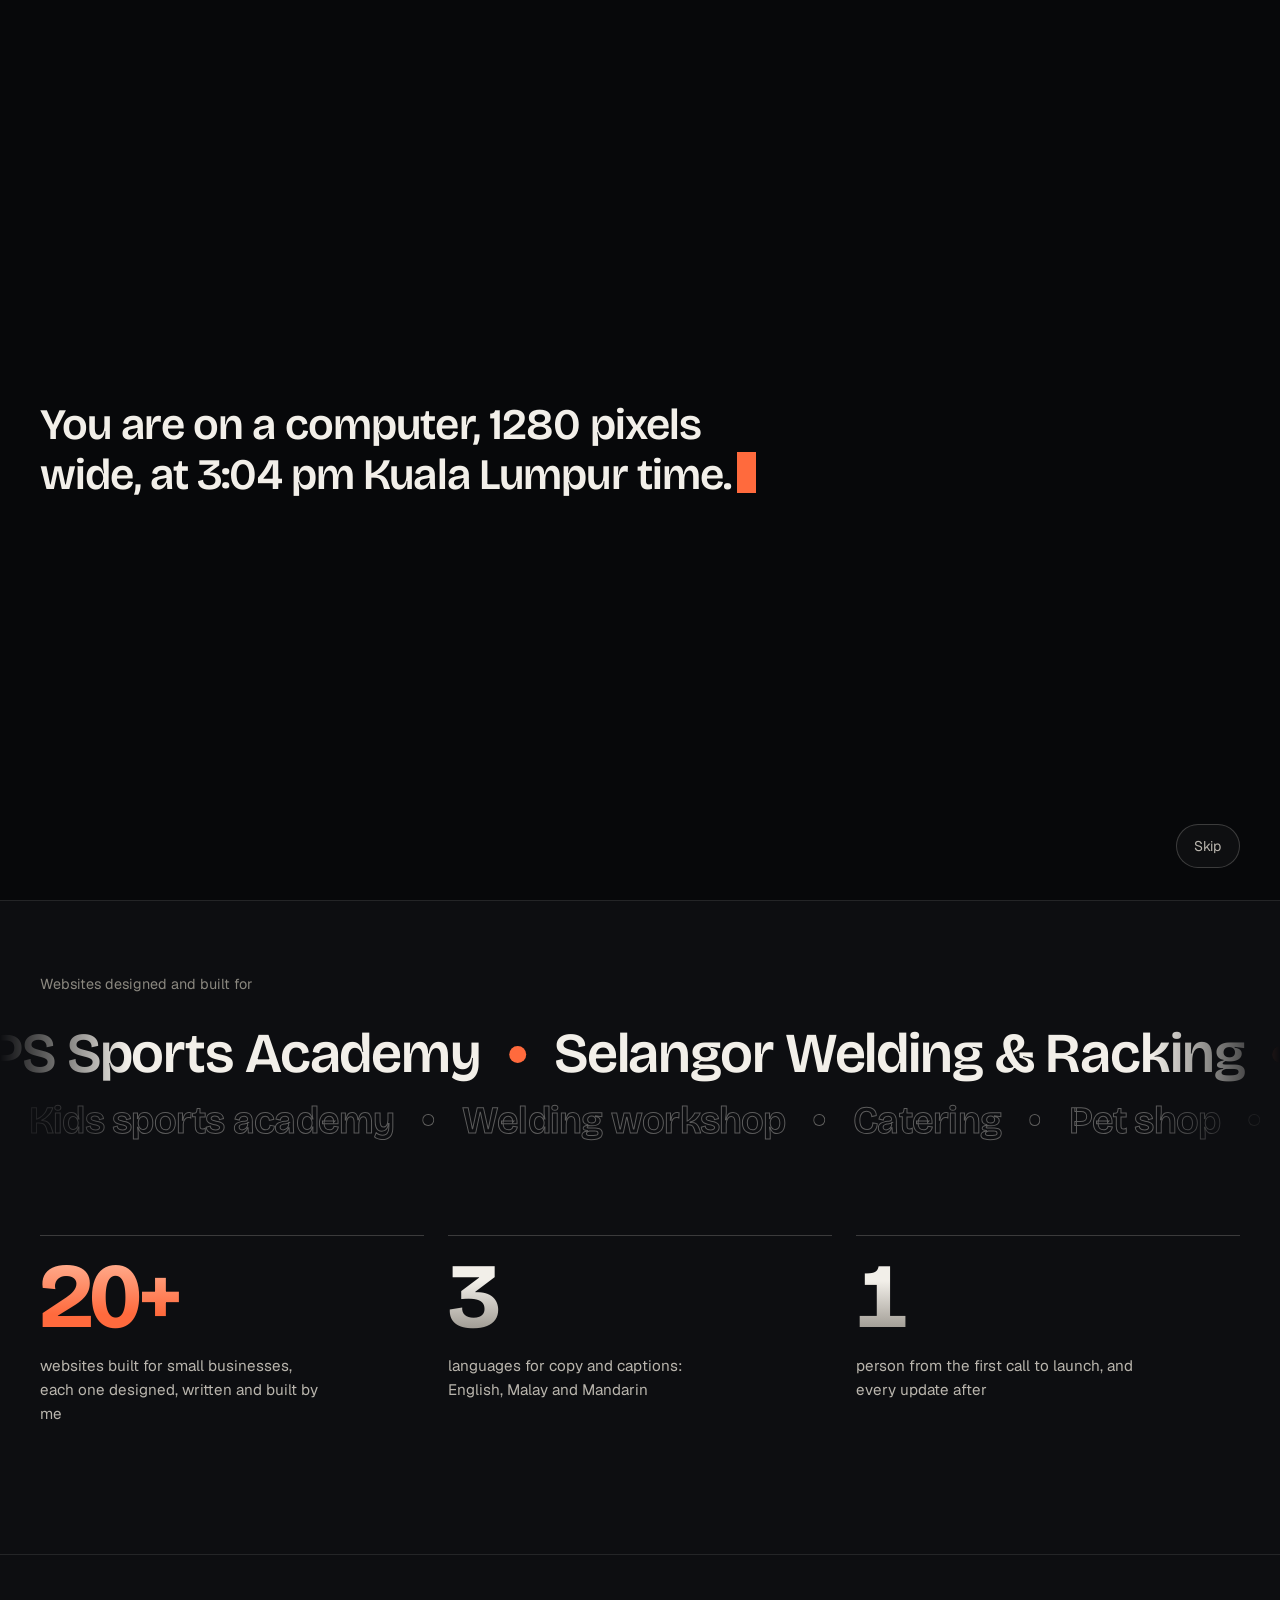
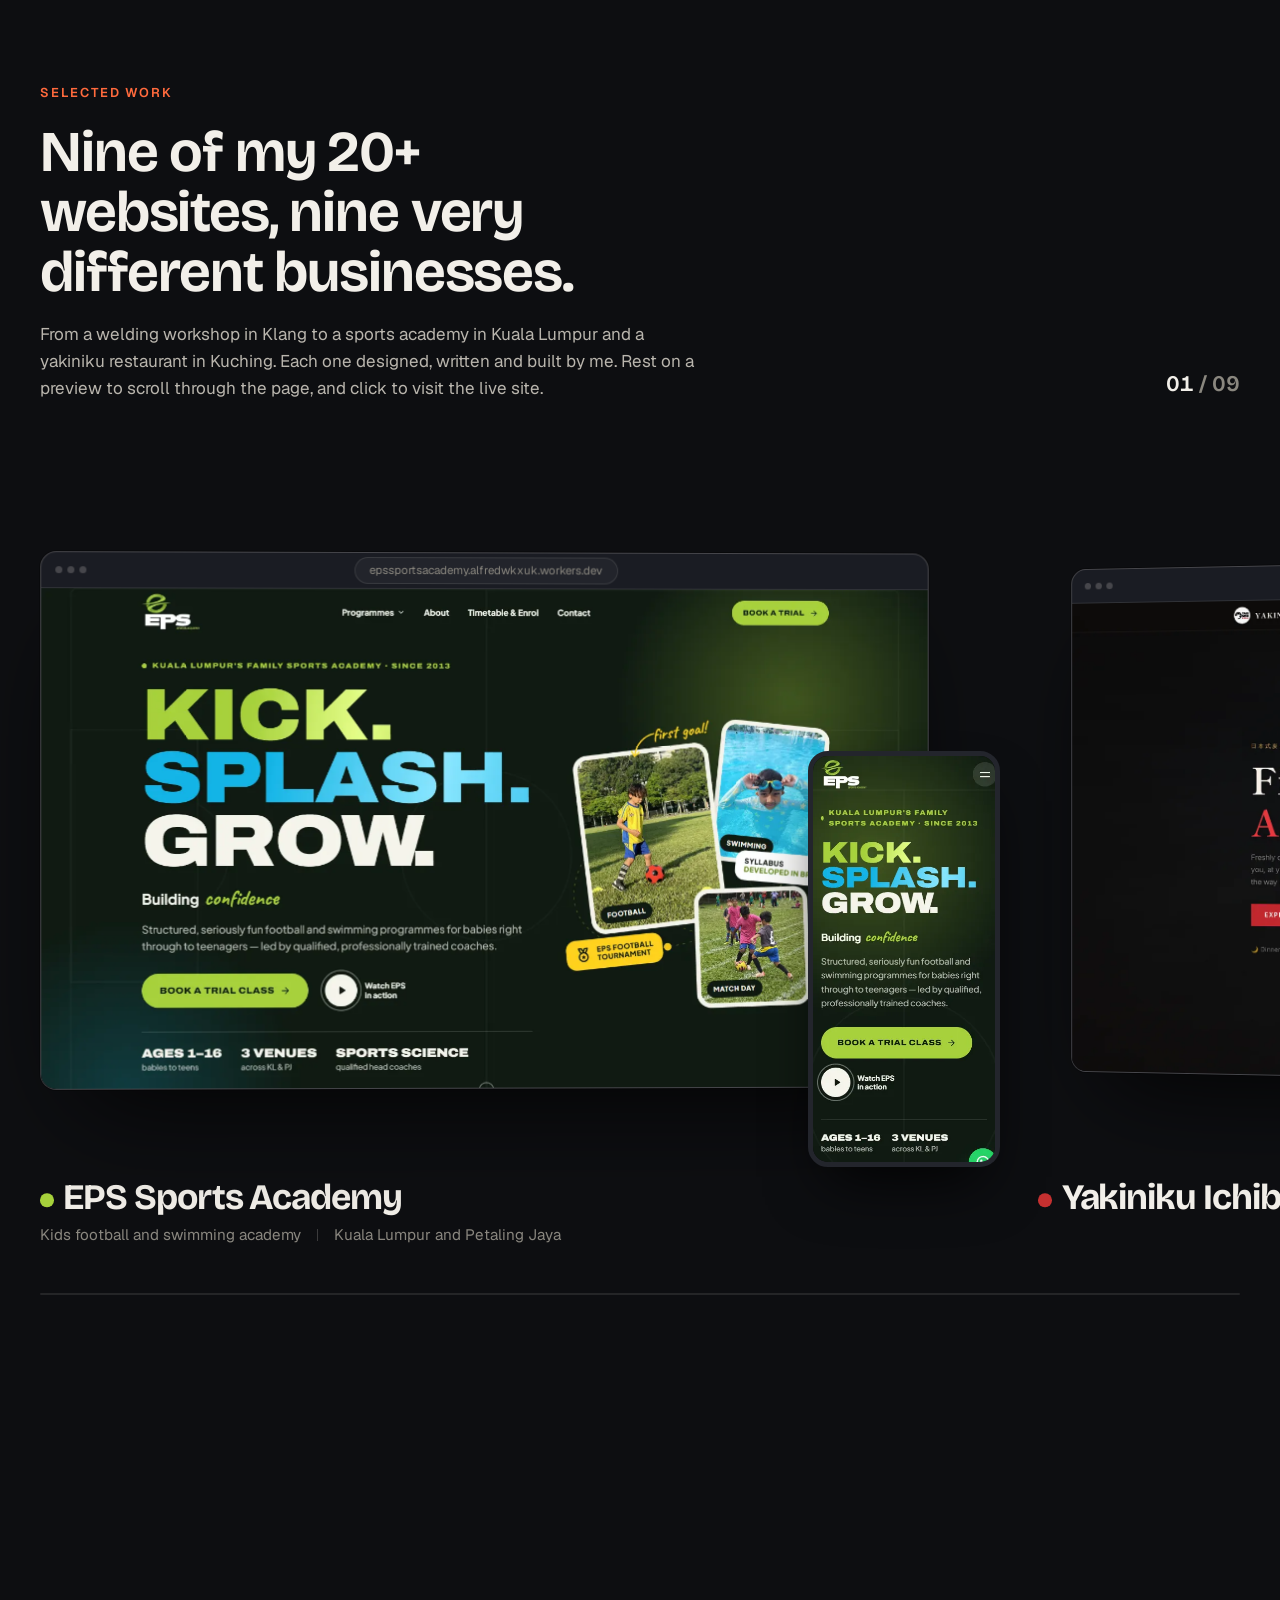
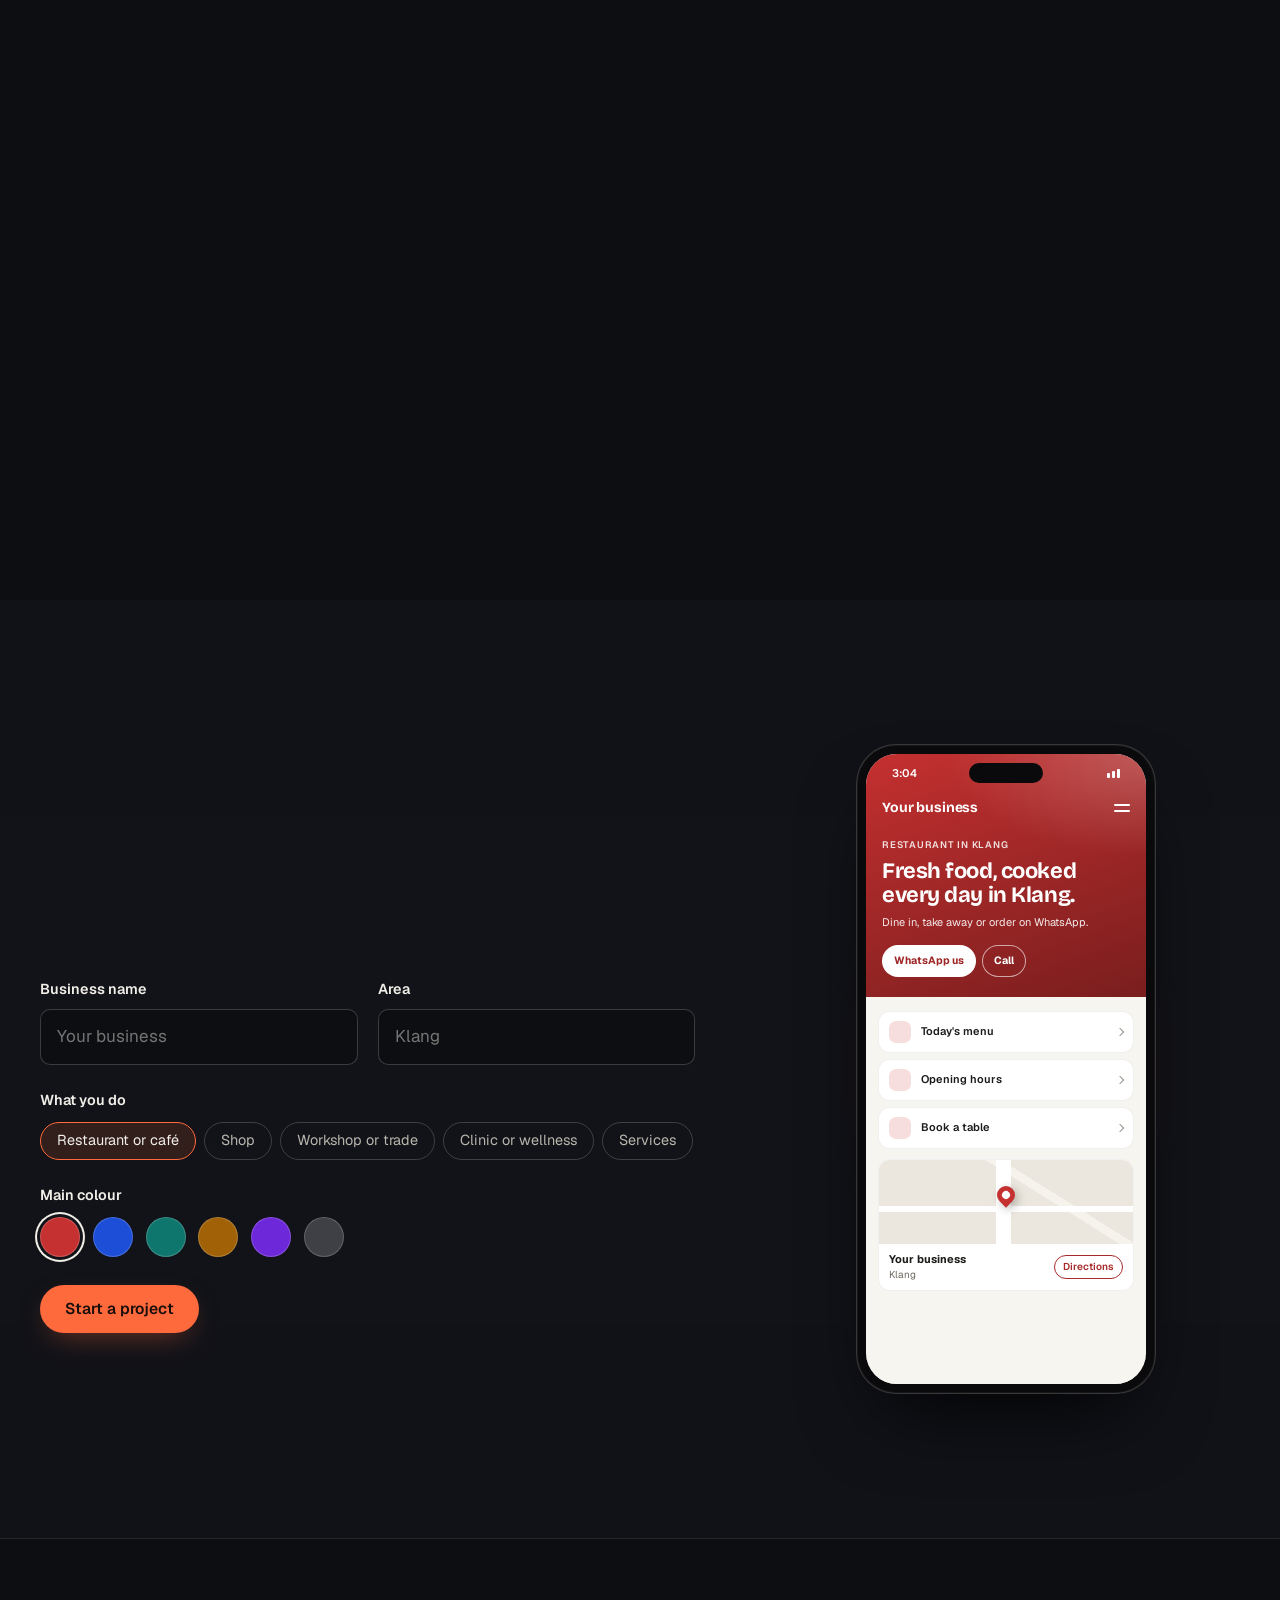
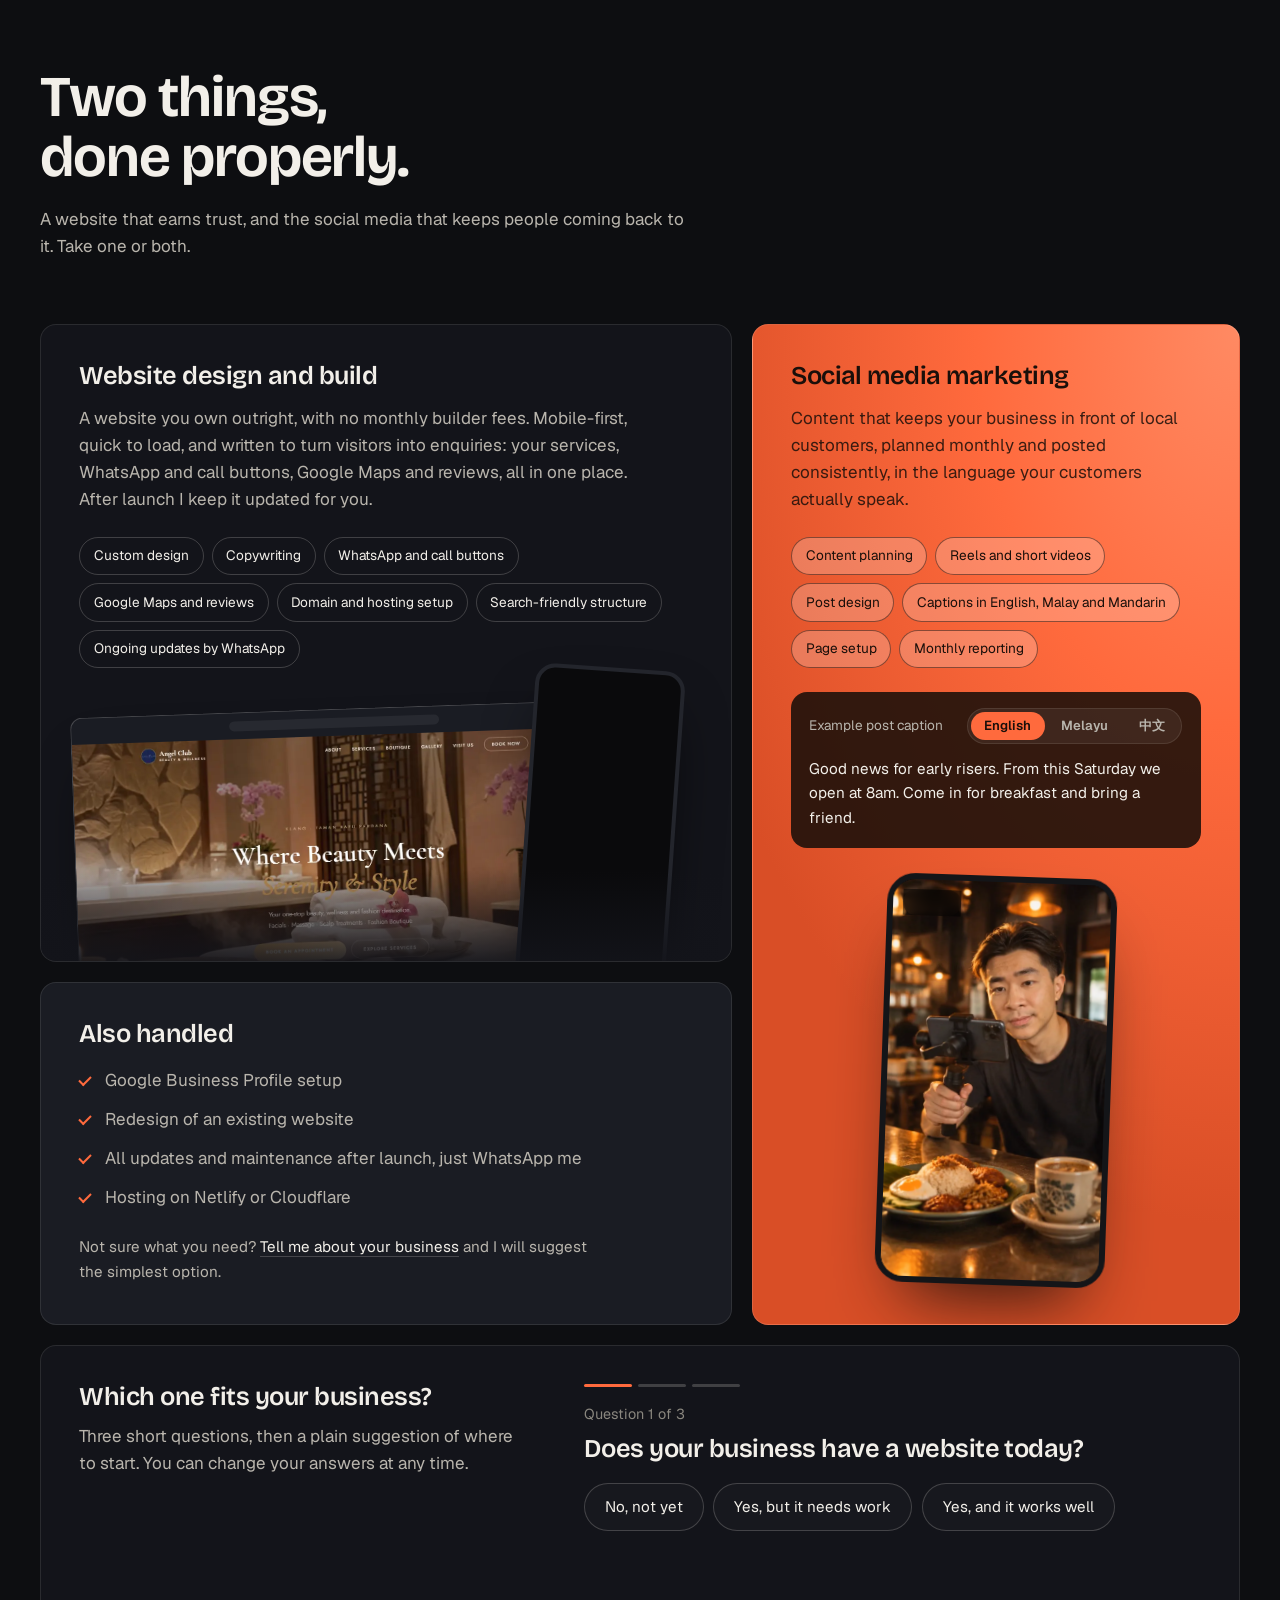
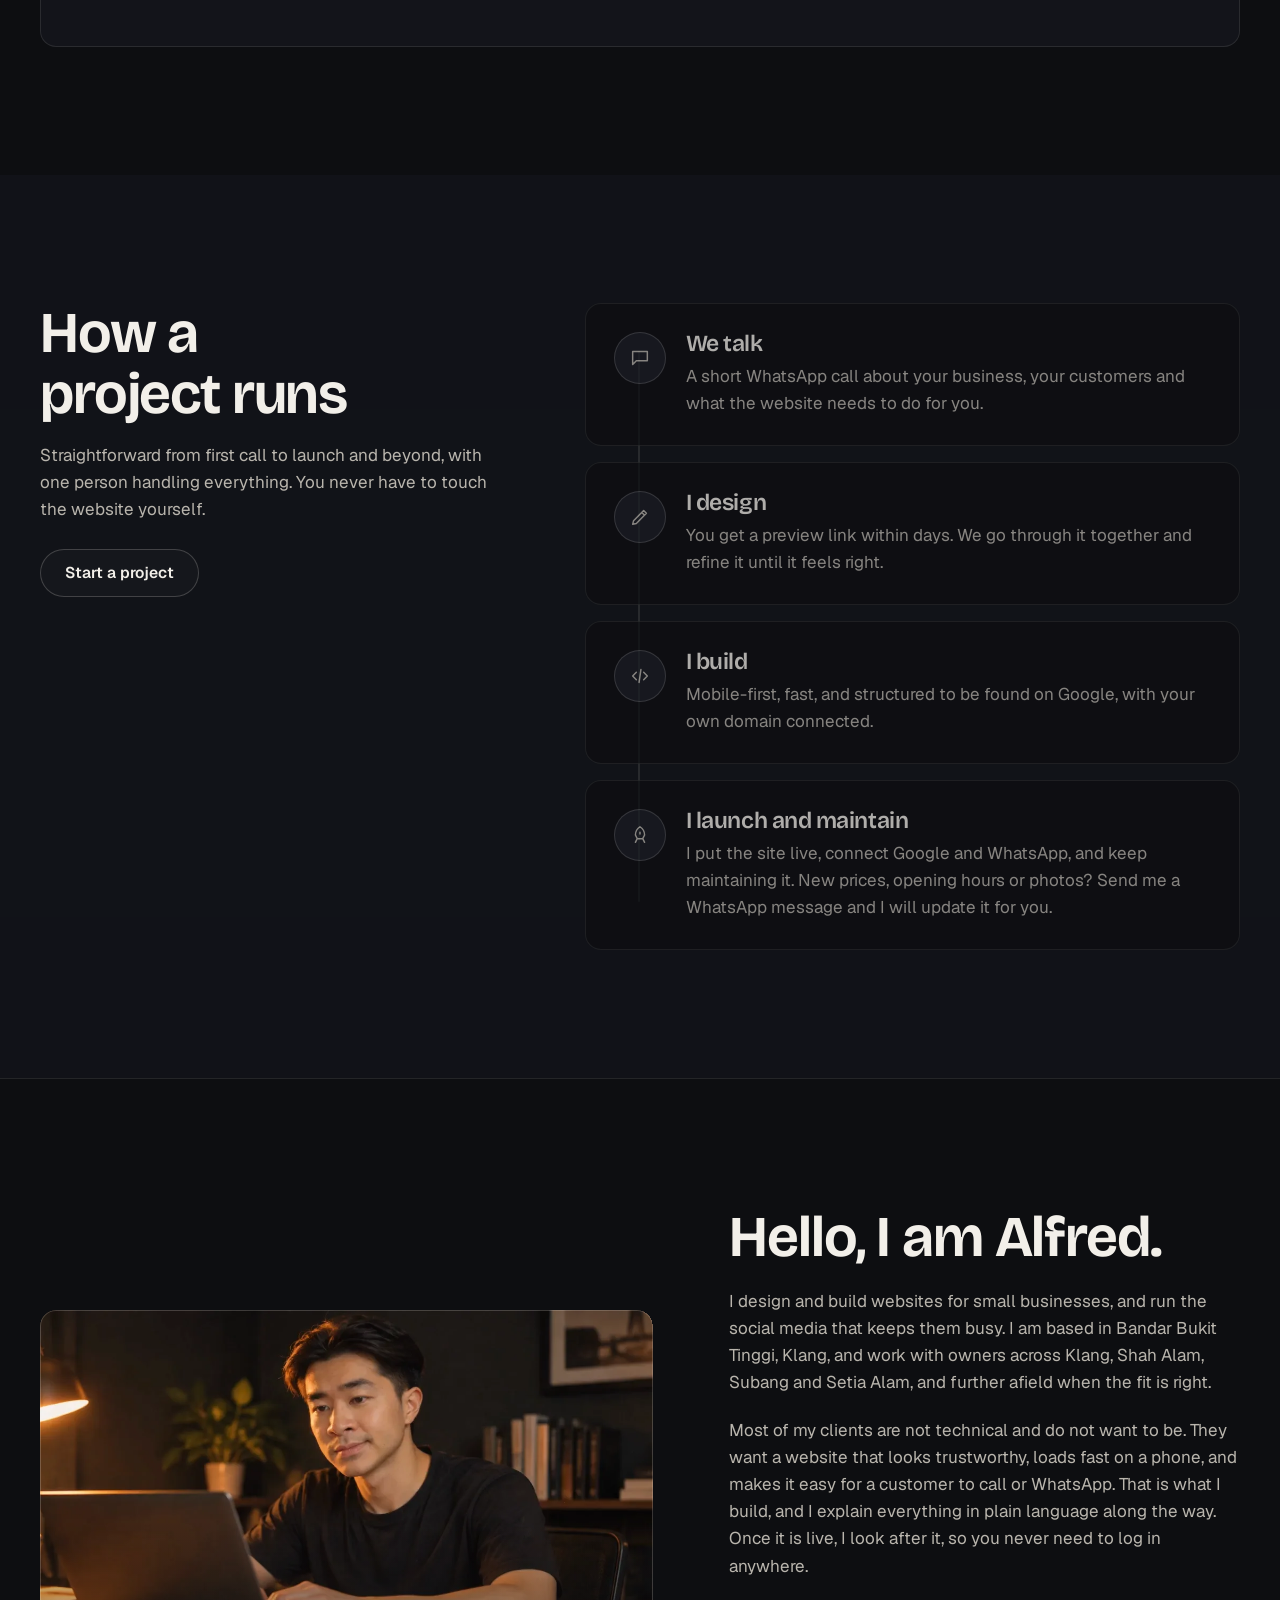
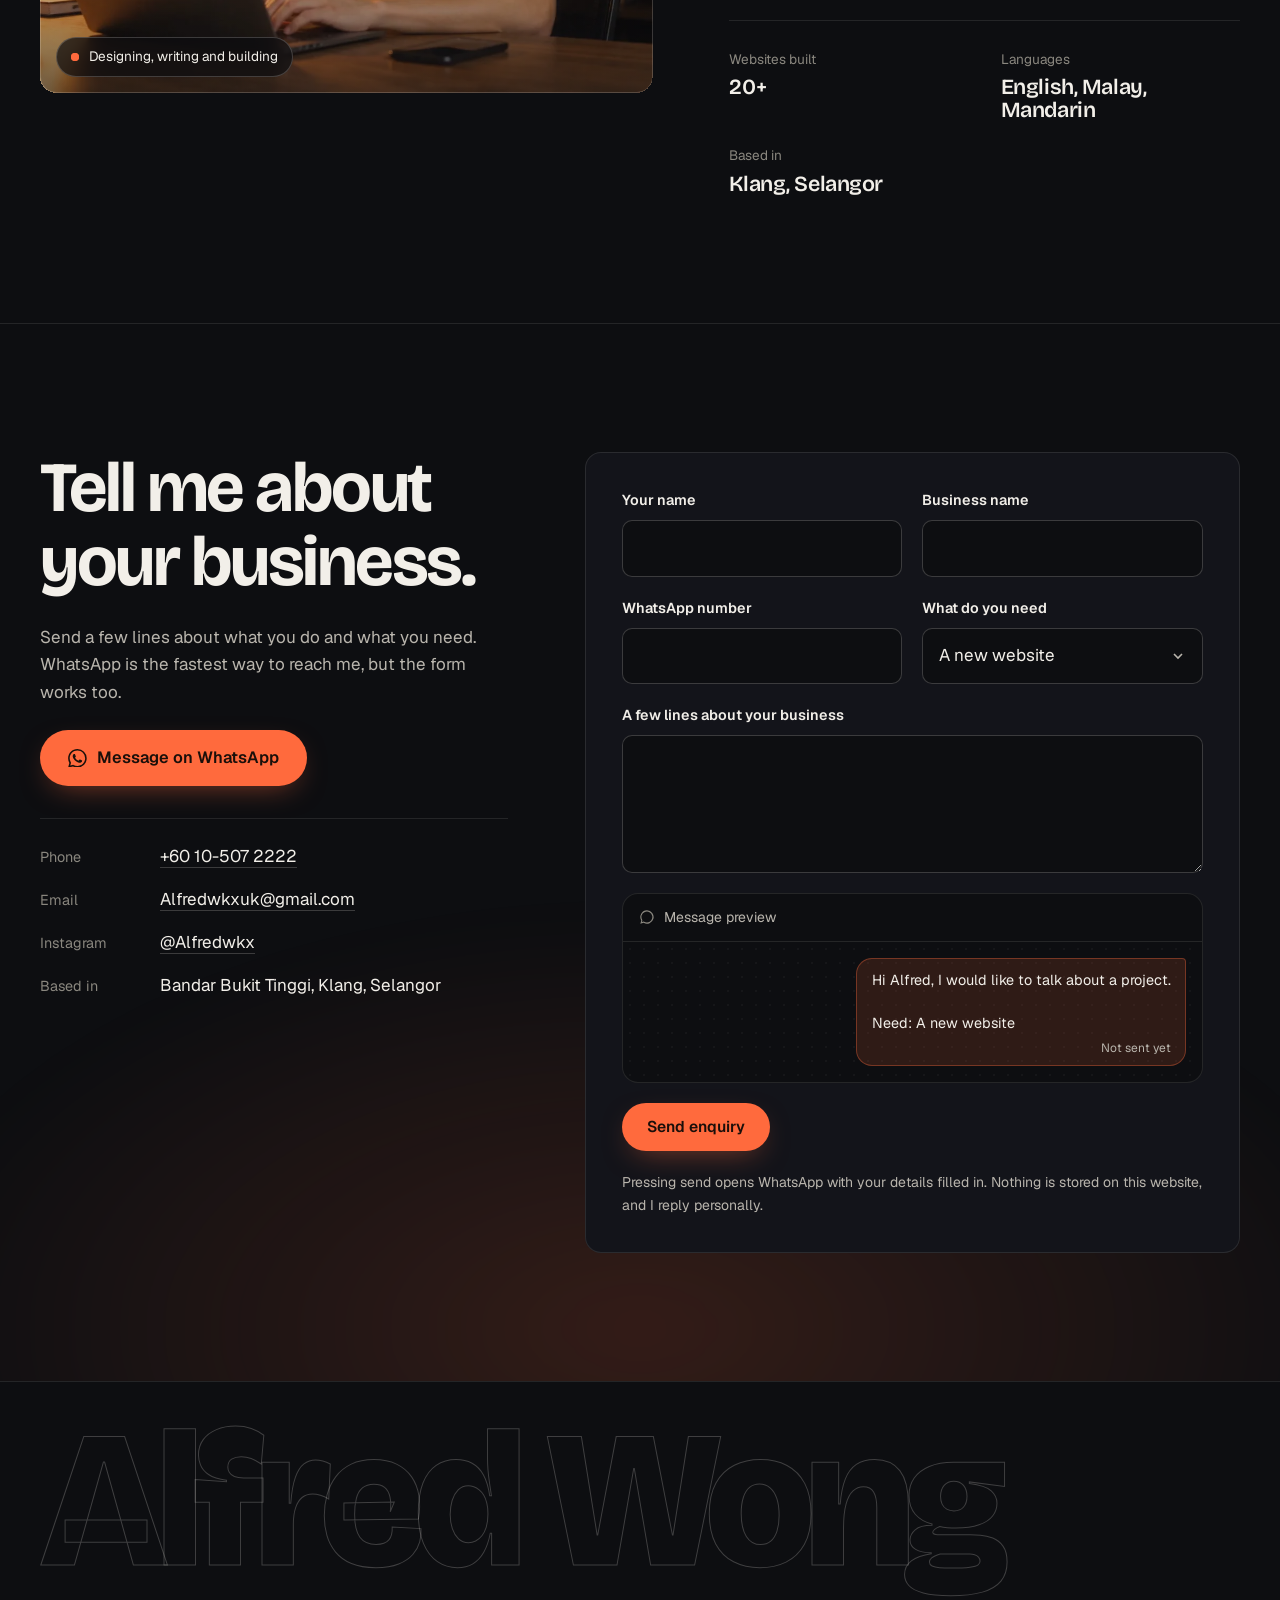
==== commit 4094b9c1: "Add files via upload" ====
--- a/index.html
+++ b/index.html
@@ -62,8 +62,14 @@
 <body>
   <a class="skip" href="#main">Skip to content</a>
   <div class="nav-sentinel" data-nav-sentinel aria-hidden="true"></div>
-  <div class="progress" aria-hidden="true"></div>
   <div class="cursor" data-cursor aria-hidden="true"><span class="cursor__label" data-cursor-label></span></div>
+  <!--
+    FIELD: a background drawn from an abstract video, turned into a field of tangerine dots.
+    The frames live in field-sprite.webp; main.js picks the frame from how far you have scrolled,
+    and the dots near the mouse (or a finger on phones) swell and move aside. Decorative only.
+    Its class is "dotfield" so it never clashes with the "field" class on the form boxes.
+  -->
+  <canvas class="dotfield" data-field aria-hidden="true"></canvas>
 
   <!--
     INTRO: the site addresses the visitor directly before the hero appears.
@@ -76,7 +82,6 @@
     <div class="intro__plate intro__plate--bottom"></div>
     <div class="intro__text">
       <p class="intro__line" data-intro-line></p>
-      <div class="intro__meter"><span data-intro-meter></span></div>
     </div>
     <button class="intro__skip" type="button" data-intro-skip>Skip</button>
   </div>
@@ -114,11 +119,6 @@
   <main id="main">
     <!-- HERO -->
     <section class="hero" id="top">
-      <div class="hero__aura" aria-hidden="true" data-hero-aura>
-        <span class="hero__blob hero__blob--a"></span>
-        <span class="hero__blob hero__blob--b"></span>
-        <span class="hero__grid"></span>
-      </div>
       <div class="wrap hero__layout">
         <div class="hero__copy">
           <p class="eyebrow hero__eyebrow" data-rise style="--r: 0">Alfred Wong Kai Xiang</p>
@@ -129,7 +129,7 @@
             <a class="btn btn--ghost btn--lg" href="#work">See the work</a>
           </div>
           <ul class="hero__facts" data-rise style="--r: 8">
-            <li><strong>9</strong> live websites</li>
+            <li><strong>20+</strong> websites built</li>
             <li>English, Malay and Mandarin</li>
             <li>I reply personally on WhatsApp</li>
           </ul>
@@ -151,7 +151,7 @@
             <img src="yakiniku-desktop.webp" width="1600" height="900" alt="" decoding="async">
           </div>
           <div class="float float--chip" aria-hidden="true" data-depth="1.6">
-            <span class="pulse"></span><span><strong>9 websites</strong> live right now</span>
+            <span class="pulse"></span><span><strong>20+ websites</strong> built</span>
           </div>
 
           <p class="hero__bubble" data-bubble role="status" aria-live="polite"></p>
@@ -192,14 +192,10 @@
 
       <div class="wrap stats">
         <div class="stat reveal">
-          <p class="stat__num"><span data-count="9">9</span></p>
-          <p class="stat__text">live websites, each one designed, written and built by me</p>
+          <p class="stat__num"><span data-count="20" data-suffix="+">20+</span></p>
+          <p class="stat__text">websites built for small businesses, each one designed, written and built by me</p>
         </div>
         <div class="stat reveal" style="--d: .08s">
-          <p class="stat__num"><span data-count="9">9</span></p>
-          <p class="stat__text">different kinds of business, from a welding workshop to a kids sports academy</p>
-        </div>
-        <div class="stat reveal" style="--d: .16s">
           <p class="stat__num"><span data-count="3">3</span></p>
           <p class="stat__text">languages for copy and captions: English, Malay and Mandarin</p>
         </div>
@@ -215,13 +211,15 @@
       <div class="wrap work__head">
         <header class="section-head reveal">
           <p class="eyebrow">Selected work</p>
-          <h2 data-words>Nine live websites, nine very different businesses.</h2>
-          <p class="section-head__sub">From a welding workshop in Klang to a sports academy in Kuala Lumpur and a yakiniku restaurant in Kuching. Each one designed, written and built by me. <span class="hint-fine">Rest on a preview to scroll through the page, and click to visit the live site.</span><span class="hint-touch">Swipe to browse, and tap to visit the live site.</span></p>
+          <h2 data-words>Nine of my 20+ websites, nine very different businesses.</h2>
+          <p class="section-head__sub">From a welding workshop in Klang to a sports academy in Kuala Lumpur and a yakiniku restaurant in Kuching. Each one designed, written and built by me. <span class="hint-fine">Rest on a preview to scroll through the page, and click to visit the live site.</span><span class="hint-touch">Swipe to browse. The card in the middle scrolls through its homepage, and a tap opens the live site.</span></p>
         </header>
         <div class="work__count" aria-hidden="true"><span data-reel-index>01</span> / <span>09</span></div>
       </div>
 
       <div class="reel" data-reel>
+        <!-- the stage holds the cards and the progress line; on computers it stays on screen while the cards slide -->
+        <div class="reel__stage">
         <div class="reel__viewport" data-reel-viewport>
           <ol class="reel__track" data-reel-track>
             <li class="card" style="--tone: #a6d13b" data-full="eps-full.webp">
@@ -354,6 +352,52 @@
           </ol>
         </div>
         <div class="wrap reel__rail" aria-hidden="true"><span data-reel-bar></span></div>
+        </div>
+      </div>
+    </section>
+
+    <!--
+      SPEED: real measurements of the nine example sites, drawn as an interactive bar chart.
+      The numbers live in main.js (search for SPEED) and in the table below, which is what
+      visitors without JavaScript and screen reader users get. Update both if you re-measure.
+    -->
+    <section class="speed" id="speed" aria-labelledby="speed-title">
+      <div class="wrap speed__grid">
+        <header class="section-head speed__head reveal">
+          <h2 id="speed-title" data-words>Fast on a real phone, not just on my laptop.</h2>
+          <p class="section-head__sub">I loaded each example site the way a customer on mobile data sees it: a phone-sized screen on a 4G connection, three times each. Hover or tap a bar for the numbers.</p>
+        </header>
+        <div class="chart reveal no-blur" data-chart>
+          <div class="chart__head">
+            <div class="chart__summary">
+              <p class="chart__big" data-chart-big></p>
+              <p class="chart__caption" data-chart-caption></p>
+            </div>
+            <div class="chart__toggle" role="group" aria-label="What to show" data-chart-toggle hidden>
+              <button type="button" data-metric="lcp" aria-pressed="true">Load time</button>
+              <button type="button" data-metric="kb" aria-pressed="false">Page weight</button>
+            </div>
+          </div>
+          <div class="chart__plot" data-chart-plot></div>
+          <div class="chart__data">
+          <table class="chart__table" data-chart-table>
+            <caption>Load time and page weight of the nine example sites, phone-sized screen on 4G</caption>
+            <thead><tr><th scope="col">Website</th><th scope="col">Main content visible</th><th scope="col">Page weight</th></tr></thead>
+            <tbody>
+              <tr><td>Selangor Welding &amp; Racking</td><td>0.7 s</td><td>0.9 MB</td></tr>
+              <tr><td>Angel Club Beauty &amp; Wellness</td><td>0.9 s</td><td>0.6 MB</td></tr>
+              <tr><td>The Mimie's Catering</td><td>1.0 s</td><td>1.0 MB</td></tr>
+              <tr><td>K&amp;W World Engineering</td><td>1.1 s</td><td>0.4 MB</td></tr>
+              <tr><td>Sunshine Tots</td><td>1.2 s</td><td>4.4 MB</td></tr>
+              <tr><td>Safiyya Pet Shop</td><td>1.3 s</td><td>1.2 MB</td></tr>
+              <tr><td>Yakiniku Ichiban</td><td>1.3 s</td><td>1.8 MB</td></tr>
+              <tr><td>H2 Fix</td><td>1.8 s</td><td>0.5 MB</td></tr>
+              <tr><td>EPS Sports Academy</td><td>3.0 s</td><td>5.1 MB</td></tr>
+            </tbody>
+          </table>
+          </div>
+          <p class="chart__note">Measured by me on 14 October 2026 in a test browser set up like a mid-range phone on mobile data: phone-sized screen, 9 Mbps download, 60 ms latency and a processor slowed to half speed. Each site was loaded three times with an empty cache and the middle result is shown. "Main content visible" is the moment the largest image or block of text appears. Your own speed will vary with your phone and signal.</p>
+        </div>
       </div>
     </section>
 
@@ -583,8 +627,8 @@
           <p>Most of my clients are not technical and do not want to be. They want a website that looks trustworthy, loads fast on a phone, and makes it easy for a customer to call or WhatsApp. That is what I build, and I explain everything in plain language along the way. Once it is live, I look after it, so you never need to log in anywhere.</p>
           <dl class="facts">
             <div>
-              <dt>Live websites</dt>
-              <dd data-count="9">9</dd>
+              <dt>Websites built</dt>
+              <dd data-count="20" data-suffix="+">20+</dd>
             </div>
             <div>
               <dt>Languages</dt>
--- a/styles.css
+++ b/styles.css
@@ -230,20 +230,24 @@
 
 /* ---------- nav ---------- */
 .nav-sentinel { position: absolute; top: 0; height: 40px; width: 1px; pointer-events: none; }
-.progress {
+/* ---------- background field (drawn by main.js) ---------- */
+.dotfield {
   position: fixed;
-  top: 0; left: 0;
-  width: 100%; height: 2px;
-  background: var(--accent);
-  transform-origin: 0 50%;
-  transform: scaleX(0);
-  z-index: 95;
+  inset: 0;
+  z-index: 0;
+  width: 100%;
+  height: 100%;
   pointer-events: none;
-}
-@supports (animation-timeline: scroll()) {
-  .progress { animation: progress-grow linear both; animation-timeline: scroll(root); }
-}
-@keyframes progress-grow { from { transform: scaleX(0); } to { transform: scaleX(1); } }
+  opacity: 0;
+  transition: opacity 1.6s var(--ease);
+  /* calmer in the middle of the screen where text sits */
+  -webkit-mask-image: radial-gradient(130% 95% at 50% 45%, rgba(0, 0, 0, .55), #000 85%);
+  mask-image: radial-gradient(130% 95% at 50% 45%, rgba(0, 0, 0, .55), #000 85%);
+}
+.dotfield.is-on { opacity: 1; }
+main, .footer { position: relative; z-index: 1; }
+html.lenis, html.lenis body { height: auto; }
+html.lenis { scroll-behavior: auto; }
 .nav {
   position: fixed;
   inset: 0 0 auto 0;
@@ -419,8 +423,6 @@
   animation: caret 1s steps(2, jump-none) infinite;
 }
 @keyframes caret { 50% { opacity: 0; } }
-.intro__meter { width: min(320px, 60%); height: 2px; background: var(--line); border-radius: 2px; overflow: hidden; }
-.intro__meter span { display: block; height: 100%; background: var(--accent); transform-origin: left; transform: scaleX(0); transition: transform .4s var(--ease); }
 .intro__skip {
   position: absolute;
   right: var(--gutter); bottom: 2rem;
@@ -444,38 +446,8 @@
   padding: calc(var(--nav-h) + 2rem) 0 5rem;
   overflow: clip;
   isolation: isolate;
-}
-.hero__aura { position: absolute; inset: 0; z-index: -1; pointer-events: none; }
-.hero__blob {
-  position: absolute;
-  border-radius: 50%;
-  filter: blur(70px);
-  translate: calc(var(--mx, 0) * 40px) calc(var(--my, 0) * 30px);
-  transition: translate 1.2s var(--ease);
-}
-.hero__blob--a {
-  width: 44rem; height: 44rem;
-  right: -12rem; top: -10rem;
-  background: radial-gradient(closest-side, rgba(255, 106, 61, .42), transparent);
-  animation: drift-a 18s ease-in-out infinite alternate;
-}
-.hero__blob--b {
-  width: 34rem; height: 34rem;
-  left: -14rem; bottom: -16rem;
-  background: radial-gradient(closest-side, rgba(217, 78, 38, .26), transparent);
-  animation: drift-b 22s ease-in-out infinite alternate;
-}
-@keyframes drift-a { to { transform: translate(-7rem, 5rem) scale(1.12); } }
-@keyframes drift-b { to { transform: translate(6rem, -4rem) scale(.92); } }
-.hero__grid {
-  position: absolute; inset: 0;
-  background-image:
-    linear-gradient(var(--line) 1px, transparent 1px),
-    linear-gradient(90deg, var(--line) 1px, transparent 1px);
-  background-size: 72px 72px;
-  -webkit-mask-image: radial-gradient(ellipse 60% 55% at 70% 45%, #000 15%, transparent 72%);
-  mask-image: radial-gradient(ellipse 60% 55% at 70% 45%, #000 15%, transparent 72%);
-  opacity: .55;
+  view-timeline: --hero block;
+  view-timeline-inset: 0px;
 }
 .hero__layout {
   display: grid;
@@ -483,6 +455,15 @@
   align-items: center;
 }
 .hero__copy { position: relative; z-index: 2; }
+/* a soft dark backing so the dot field never fights the text */
+.hero__copy::before {
+  content: "";
+  position: absolute;
+  inset: -14% -16% -16% -12%;
+  z-index: -1;
+  background: radial-gradient(closest-side, rgba(13, 14, 17, .9), rgba(13, 14, 17, .7) 55%, rgba(13, 14, 17, 0));
+  pointer-events: none;
+}
 .hero__eyebrow { margin-bottom: 1.25rem; }
 .hero__title {
   font-size: clamp(2.3rem, 9vw, 3.3rem);
@@ -781,7 +762,7 @@
 }
 .stat:first-child .stat__num { background-image: linear-gradient(180deg, #ffb497, var(--accent) 70%); }
 .stat__text { color: var(--ink-2); font-size: .95rem; margin-top: .9rem; max-width: 28ch; }
-@media (min-width: 900px) { .stats { grid-template-columns: repeat(4, minmax(0, 1fr)); } }
+@media (min-width: 900px) { .stats { grid-template-columns: repeat(3, minmax(0, 1fr)); } }
 
 /* ---------- sections ---------- */
 .yours, .services, .process, .about, .quotes, .contact { padding-block: var(--section); }
@@ -824,21 +805,31 @@
 .reel__rail { position: relative; height: 2px; background: var(--line); border-radius: 2px; overflow: hidden; }
 .reel__rail span { position: absolute; inset: 0; background: var(--accent); transform-origin: left; transform: scaleX(var(--p, 0)); }
 
-/* pinned mode (desktop, set by main.js): vertical scrolling slides the cards sideways */
-.reel.is-pinned .reel__viewport {
+/* pinned mode (computers, set by main.js): vertical scrolling slides the cards sideways.
+   The stage, cards and progress line together, stays on screen for the whole slide. */
+.reel.is-pinned .reel__stage {
   position: sticky;
   top: 0;
   height: 100vh;
   height: 100svh;
+  display: flex;
+  flex-direction: column;
+  padding: calc(var(--nav-h) + 1rem) 0 5vh;
+}
+.reel.is-pinned .reel__viewport {
+  flex: 1 1 auto;
+  min-height: 0;
   overflow: hidden;
   overflow: clip;
   display: flex;
   align-items: center;
-  padding: calc(var(--nav-h) + 1rem) 0 2rem;
+  padding: 0;
   scroll-snap-type: none;
 }
+/* cards shrink on short screens so the progress line always fits underneath */
+.reel.is-pinned .card:not(.card--next) { width: min(84vw, 960px, (100vh - 250px) * 1.65); }
 .reel.is-pinned .reel__track { transform: translate3d(calc(var(--x, 0) * -1px), 0, 0); will-change: transform; }
-.reel.is-pinned .reel__rail { position: sticky; bottom: 4vh; z-index: 2; margin-top: -2px; }
+.reel.is-pinned .reel__rail { flex: none; margin-top: 1.25rem; }
 
 .card {
   position: relative;
@@ -961,7 +952,7 @@
 .card__next-actions { display: flex; flex-wrap: wrap; gap: .75rem; }
 
 /* ---------- picture yours: live phone sketch ---------- */
-.yours { background: var(--bg-2); --c: #c53030; }
+.yours { background: rgba(19, 20, 26, .82); --c: #c53030; }
 .yours__grid { display: grid; gap: 2.5rem; }
 .yours__controls { display: grid; gap: 1.5rem; }
 /* phones: controls, then the sketch, then the button. Desktop: button sits under the controls. */
@@ -1455,7 +1446,7 @@
 }
 
 /* ---------- process: steps light up as the line fills ---------- */
-.process { background: var(--bg-2); }
+.process { background: rgba(19, 20, 26, .82); }
 .process__grid { display: grid; gap: 1rem; }
 .process__head .btn { justify-self: start; margin-top: .5rem; }
 .steps { position: relative; display: grid; gap: 1rem; --p: 0; }
@@ -1710,6 +1701,78 @@
   .footer__inner { grid-template-columns: 1fr auto auto; align-items: end; gap: 3rem; }
 }
 
+/* ---------- speed: interactive bar chart of real measurements ---------- */
+.speed { padding-block: var(--section); border-top: 1px solid var(--line); }
+.chart {
+  --chart-bar: var(--accent);
+  --chart-grid: rgba(242, 239, 233, .07);
+  --chart-label: var(--ink-3);
+  position: relative;
+  padding: clamp(1.25rem, 3vw, 2.25rem);
+  border-radius: var(--radius);
+  border: 1px solid var(--line);
+  background: rgba(19, 20, 26, .9);
+}
+.chart__head { display: flex; flex-wrap: wrap; align-items: flex-end; justify-content: space-between; gap: 1.25rem 2rem; margin-bottom: 1.75rem; }
+.chart__big {
+  font-family: var(--font-display);
+  font-size: clamp(2.6rem, 5vw, 3.8rem);
+  font-weight: 700;
+  line-height: 1;
+  letter-spacing: -0.04em;
+  font-variant-numeric: tabular-nums;
+}
+.chart__caption { margin-top: .5rem; color: var(--ink-2); font-size: .95rem; max-width: 40ch; }
+.chart__toggle { display: inline-flex; gap: 3px; padding: 3px; border-radius: var(--pill); border: 1px solid var(--line-strong); }
+.chart__toggle button { padding: .5rem 1rem; border-radius: var(--pill); font-size: .88rem; font-weight: 600; color: var(--ink-2); transition: background-color .25s, color .25s; }
+.chart__toggle button:hover { color: var(--ink); }
+.chart__toggle button[aria-pressed="true"] { background: var(--ink); color: var(--bg); }
+.chart__plot { position: relative; }
+.chart__plot svg { display: block; width: 100%; height: auto; overflow: visible; }
+.chart__plot text { font-family: var(--font-body); }
+.chart__row { cursor: default; outline: none; }
+.chart__row .bar { fill: var(--chart-bar); transition: opacity .3s; }
+.chart__row .hit { fill: transparent; }
+.chart__row .name { fill: var(--ink-2); font-size: 13px; transition: fill .3s; }
+.chart__row .val { fill: var(--ink-2); font-size: 12.5px; font-variant-numeric: tabular-nums; transition: fill .3s; }
+.chart__plot.is-hovering .chart__row .bar { opacity: .32; }
+.chart__plot.is-hovering .chart__row.is-active .bar { opacity: 1; }
+.chart__row.is-active .name, .chart__row.is-active .val { fill: var(--ink); }
+.chart__row:focus-visible .name { fill: var(--ink); text-decoration: underline; }
+.chart__grid line { stroke: var(--chart-grid); stroke-width: 1; }
+.chart__grid text { fill: var(--chart-label); font-size: 11.5px; font-variant-numeric: tabular-nums; }
+.chart__median line { stroke: var(--ink-3); stroke-width: 1; stroke-dasharray: 3 4; }
+.chart__median text { fill: var(--ink-2); font-size: 11.5px; }
+.chart__tip {
+  position: absolute; z-index: 3;
+  min-width: 190px;
+  padding: .7rem .85rem;
+  border-radius: 12px;
+  border: 1px solid var(--line-strong);
+  background: var(--bg-3);
+  box-shadow: 0 20px 40px -20px rgba(0, 0, 0, .9);
+  font-size: .85rem;
+  pointer-events: none;
+  opacity: 0;
+  transform: translateY(4px);
+  transition: opacity .18s, transform .25s var(--ease);
+}
+.chart__tip.is-on { opacity: 1; transform: none; }
+.chart__tip strong { display: block; margin-bottom: .35rem; font-weight: 600; color: var(--ink); }
+.chart__tip span { display: flex; justify-content: space-between; gap: 1rem; color: var(--ink-2); font-variant-numeric: tabular-nums; }
+.chart__tip span b { color: var(--ink); font-weight: 600; }
+.chart__note { margin-top: 1.5rem; color: var(--ink-3); font-size: .82rem; max-width: 80ch; }
+.chart__table { width: 100%; border-collapse: collapse; font-size: .9rem; color: var(--ink-2); }
+.chart__table caption { text-align: left; color: var(--ink-3); font-size: .85rem; padding-bottom: .75rem; }
+.chart__table th, .chart__table td { text-align: left; padding: .45rem .75rem .45rem 0; border-bottom: 1px solid var(--line); font-variant-numeric: tabular-nums; }
+.chart__table th { color: var(--ink); font-weight: 600; }
+/* once the chart is drawn, the table stays for screen readers only */
+.chart__data { overflow-x: auto; }
+.chart.is-live .chart__data {
+  position: absolute; width: 1px; height: 1px; margin: -1px; padding: 0; border: 0;
+  overflow: hidden; clip: rect(0 0 0 0); clip-path: inset(50%); white-space: nowrap;
+}
+
 /* ---------- scroll reveal ---------- */
 .reveal {
   opacity: 0;
@@ -1734,6 +1797,47 @@
   transition-delay: calc(var(--i, 0) * 45ms + 120ms);
 }
 [data-words].is-in .w { opacity: 1; transform: none; filter: blur(0); }
+
+/* =========================================================
+   Scroll-linked effects. Each is tied directly to the scroll position,
+   so it plays forwards and backwards with the page. Browsers without
+   CSS scroll-driven animations, and reduced motion, show the final state.
+   ========================================================= */
+@supports (animation-timeline: view()) {
+  @media (prefers-reduced-motion: no-preference) {
+    /* hero: everything drifts up and eases back as you leave */
+    .hero__layout { animation: hero-out linear both; animation-timeline: --hero; animation-range: exit 0% exit 100%; }
+    @keyframes hero-out { to { transform: translateY(-10vh) scale(.96); opacity: .15; } }
+
+    /* proof: the big numbers rise into place */
+    .stat__num { animation: num-rise linear both; animation-timeline: view(block 0px); animation-range: entry 0% cover 40%; }
+    @keyframes num-rise { from { transform: translateY(60%); opacity: 0; } to { transform: none; opacity: 1; } }
+
+    /* services: the browser mockup scrolls its page, the phone and the Reel drift */
+    .tile--web { view-timeline: --webtile block; view-timeline-inset: 0px; }
+    .mini-browser img { animation: page-scroll linear both; animation-timeline: --webtile; animation-range: cover 10% cover 90%; }
+    @keyframes page-scroll { from { object-position: 50% 0%; } to { object-position: 50% 32%; } }
+    .mini-phone { animation: phone-drift linear both; animation-timeline: --webtile; animation-range: cover 0% cover 100%; }
+    @keyframes phone-drift { from { translate: 0 50px; } to { translate: 0 -40px; } }
+    .tile--social { view-timeline: --socialtile block; view-timeline-inset: 0px; }
+    .reelphone { animation: reel-tilt linear both; animation-timeline: --socialtile; animation-range: cover 0% cover 100%; }
+    @keyframes reel-tilt { from { transform: translateY(60px) rotate(-6deg); } to { transform: translateY(-30px) rotate(3deg); } }
+
+    /* picture yours: the phone tips up into place */
+    .yours__stage { view-timeline: --sketch block; view-timeline-inset: 0px; }
+    .mock { animation: tip-up linear both; animation-timeline: --sketch; animation-range: entry 0% cover 45%; }
+    @keyframes tip-up { from { transform: perspective(1100px) rotateX(22deg) translateY(80px) scale(.92); opacity: .4; } to { transform: none; opacity: 1; } }
+
+    /* about: the film slowly pulls back as it crosses the screen */
+    .about__film { view-timeline: --film block; view-timeline-inset: 0px; }
+    .about__film img, .about__film video { animation: film-pull linear both; animation-timeline: --film; animation-range: cover 0% cover 100%; }
+    @keyframes film-pull { from { transform: scale(1.18); } to { transform: scale(1); } }
+
+    /* contact: the heading slides in from the side as you arrive */
+    .contact__title { animation: title-slide linear both; animation-timeline: view(block 0px); animation-range: entry 0% cover 35%; }
+    @keyframes title-slide { from { transform: translateX(-6vw); } to { transform: none; } }
+  }
+}
 
 /* ---------- reduced motion ---------- */
 @media (prefers-reduced-motion: reduce) {
@@ -1752,7 +1856,6 @@
   .hero__bubble { transition: none; }
   .intro__line::after { animation: none; }
   .hero__frame::after { animation: none; }
-  .hero__blob { animation: none; }
   .steps__item { opacity: 1; }
   .steps::after { transform: none; }
   /* still images instead of moving video */
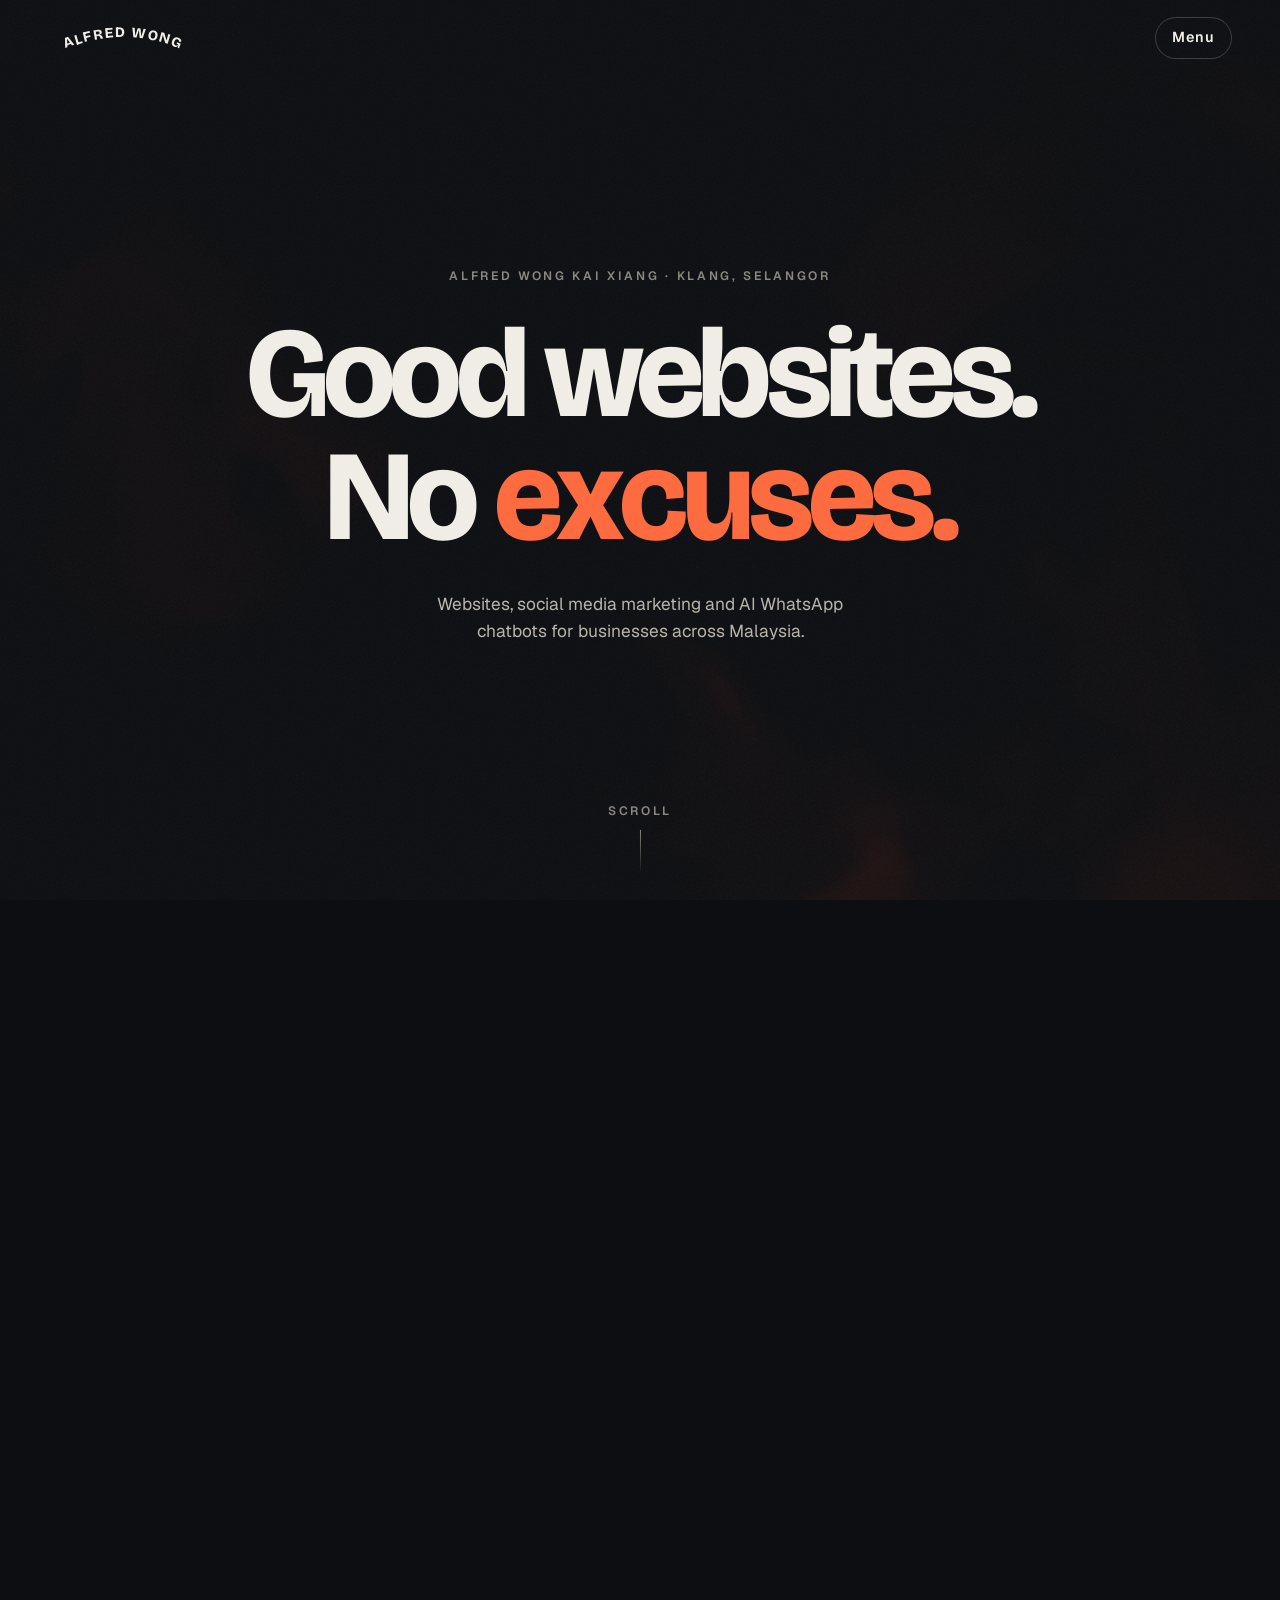
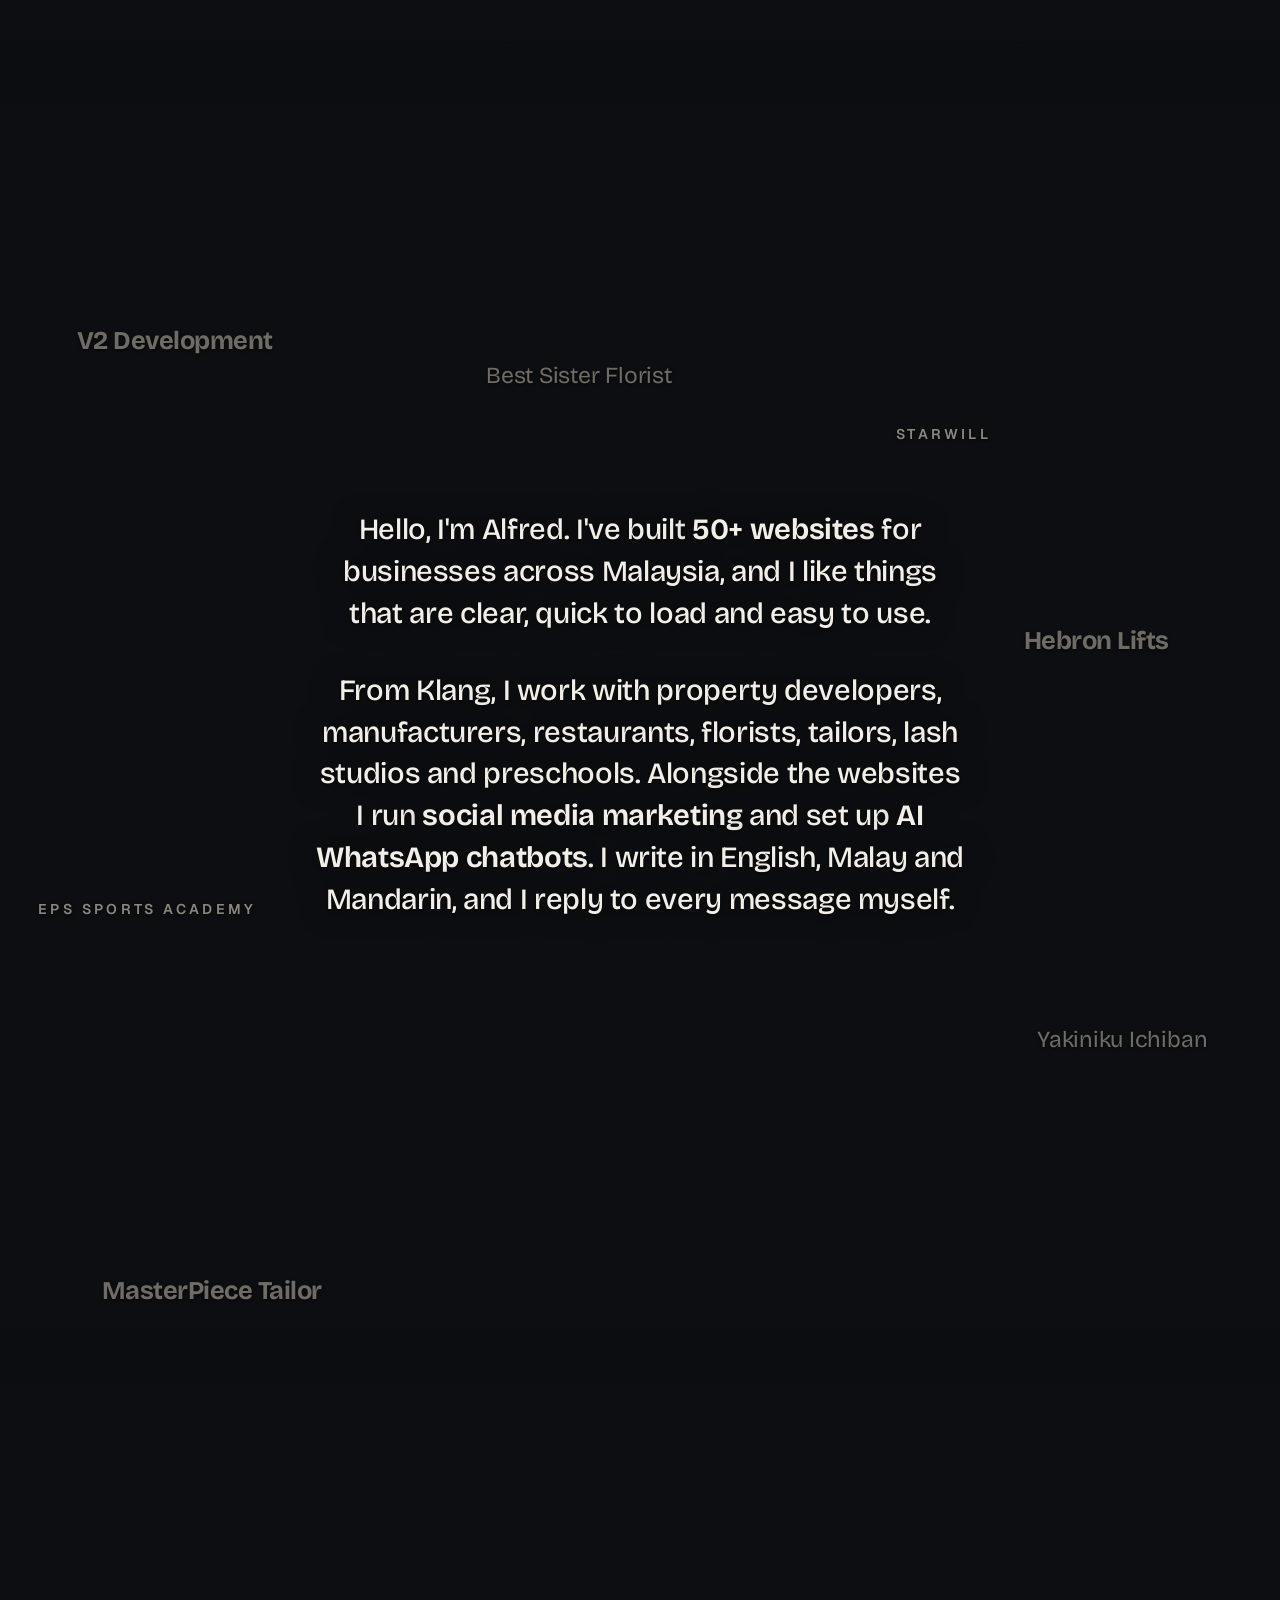
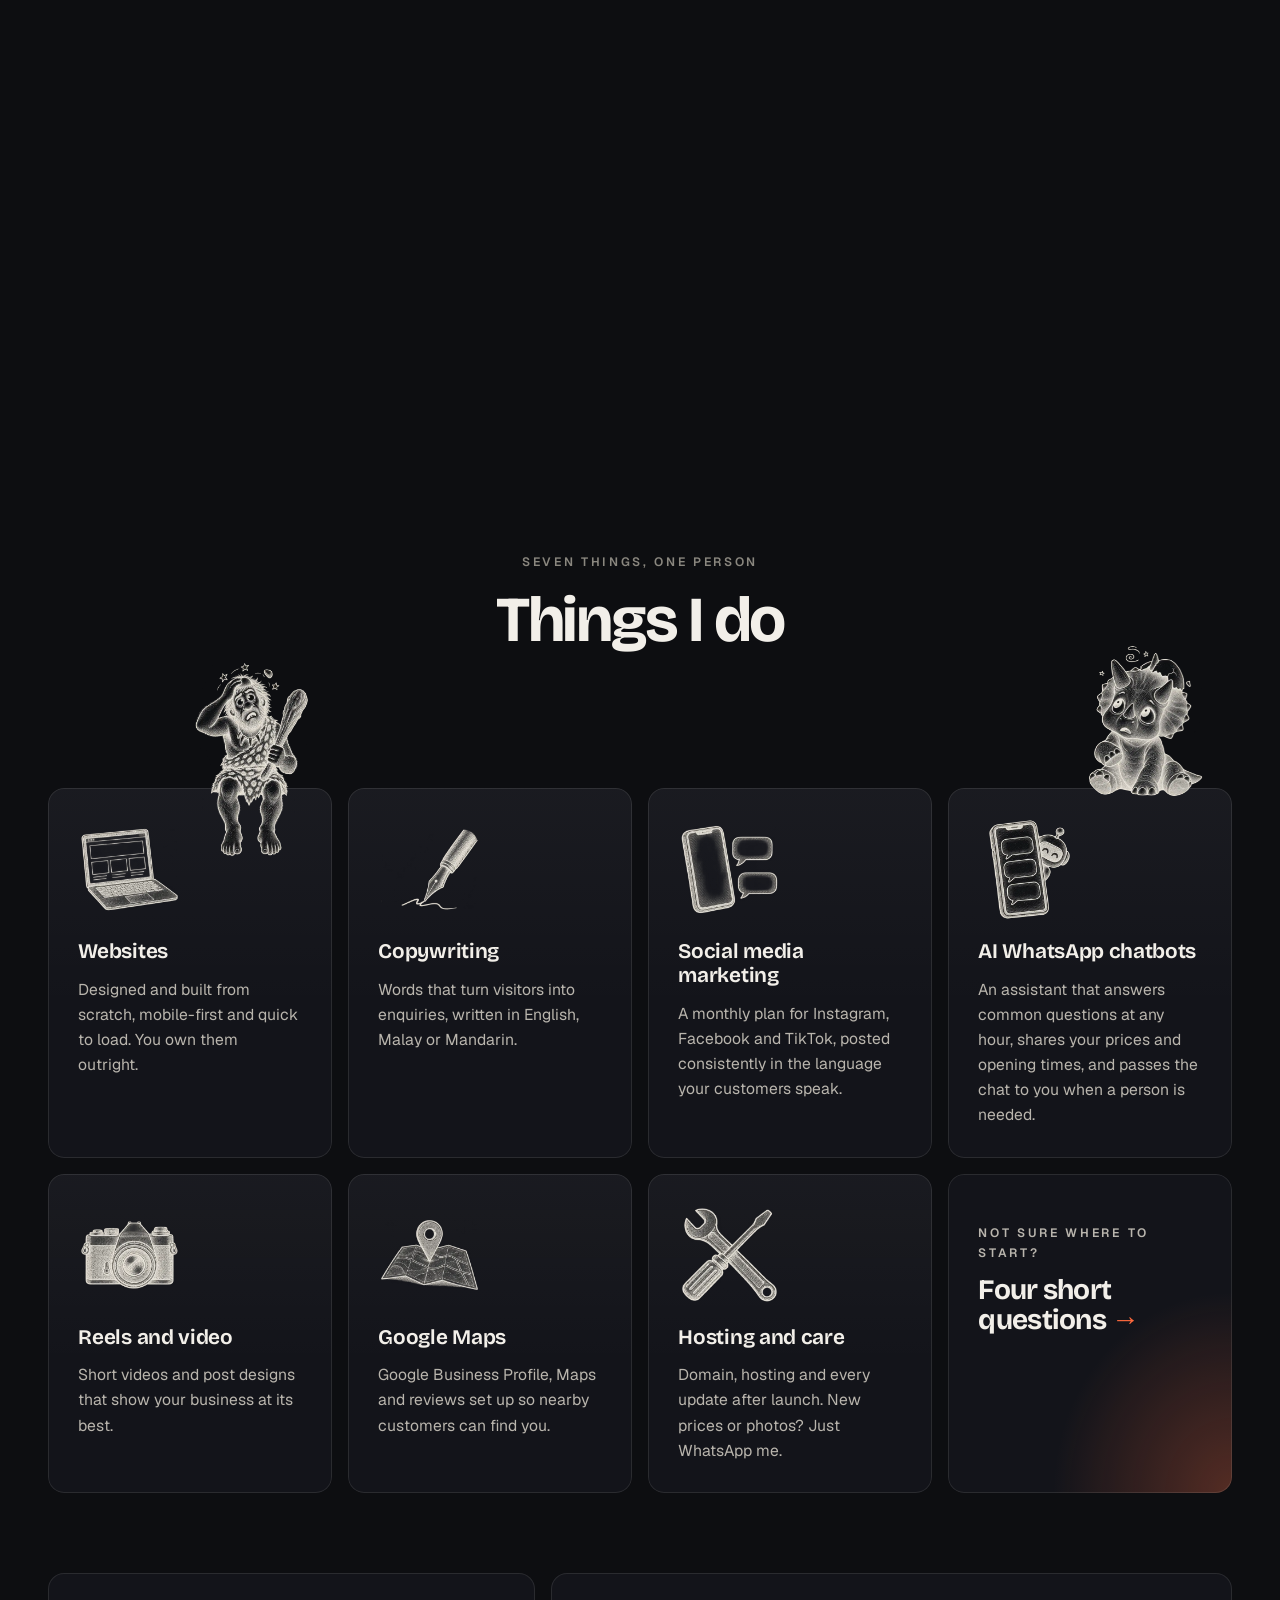
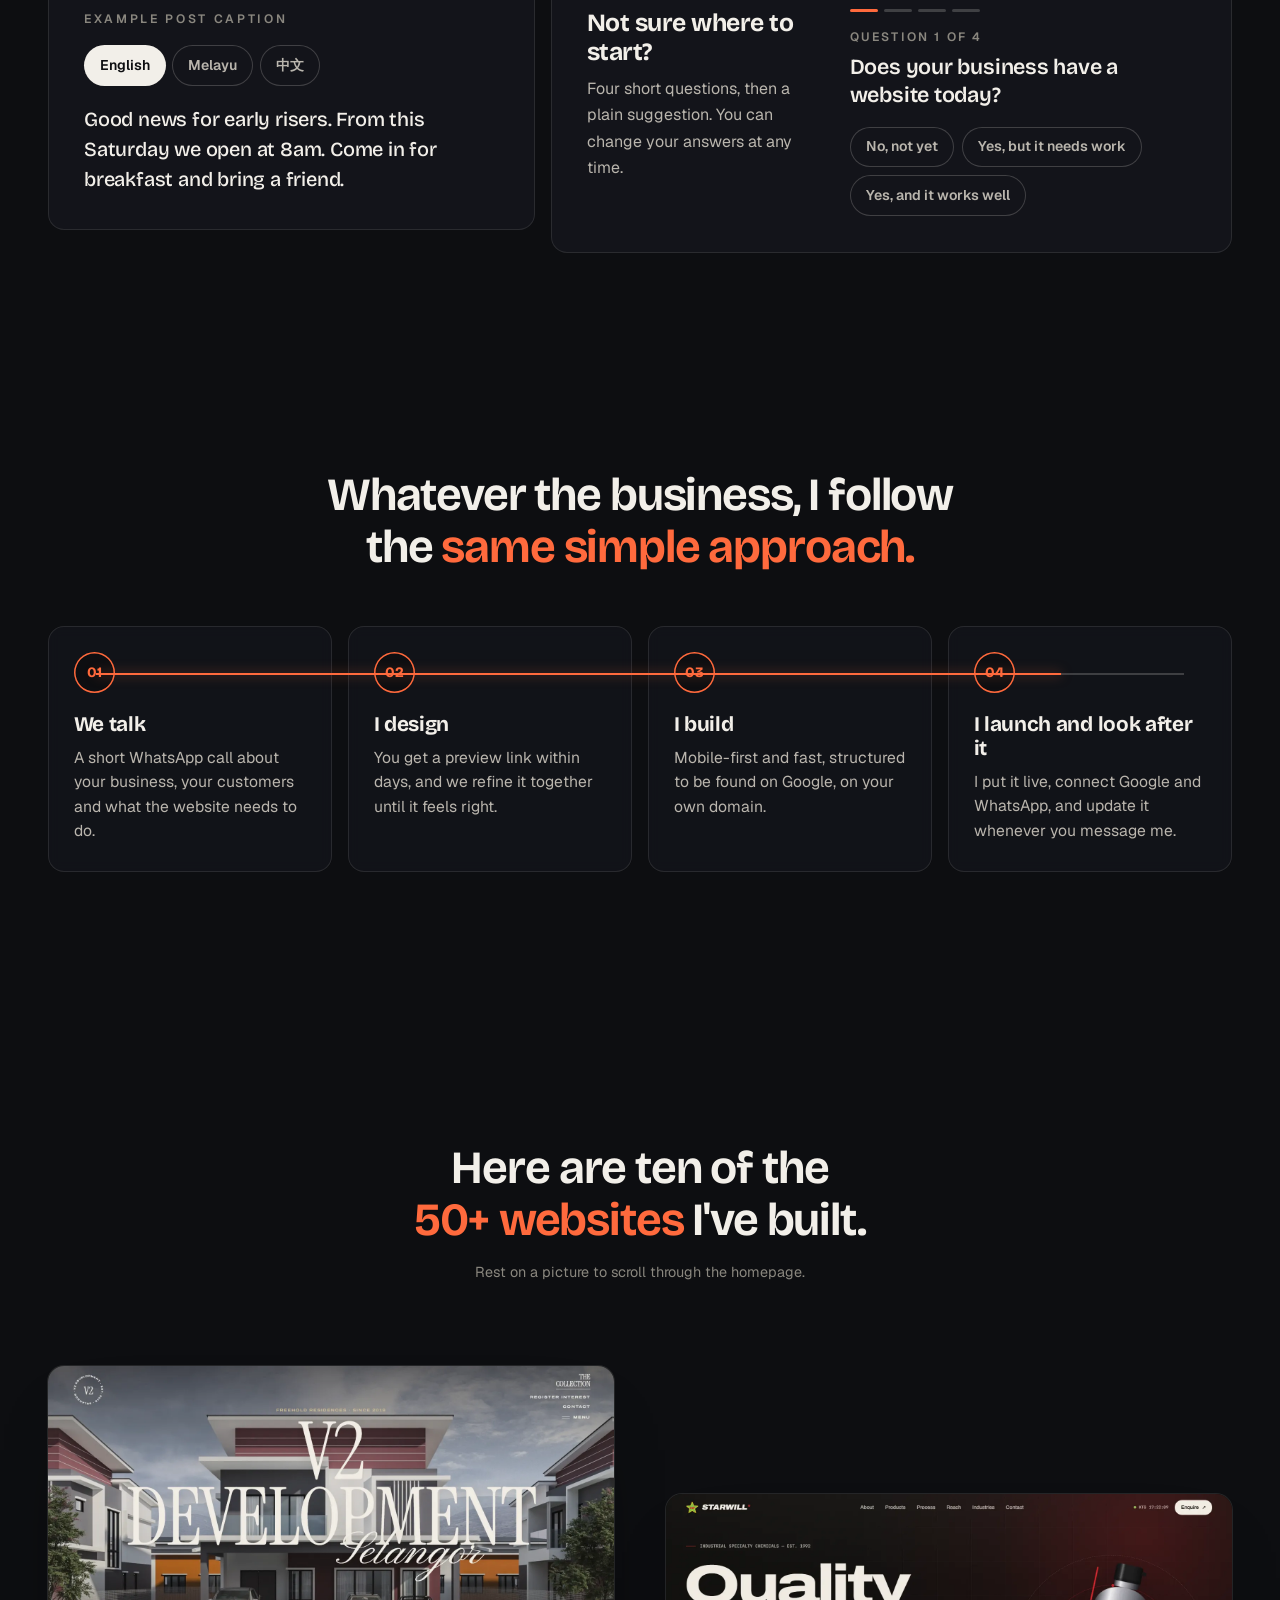
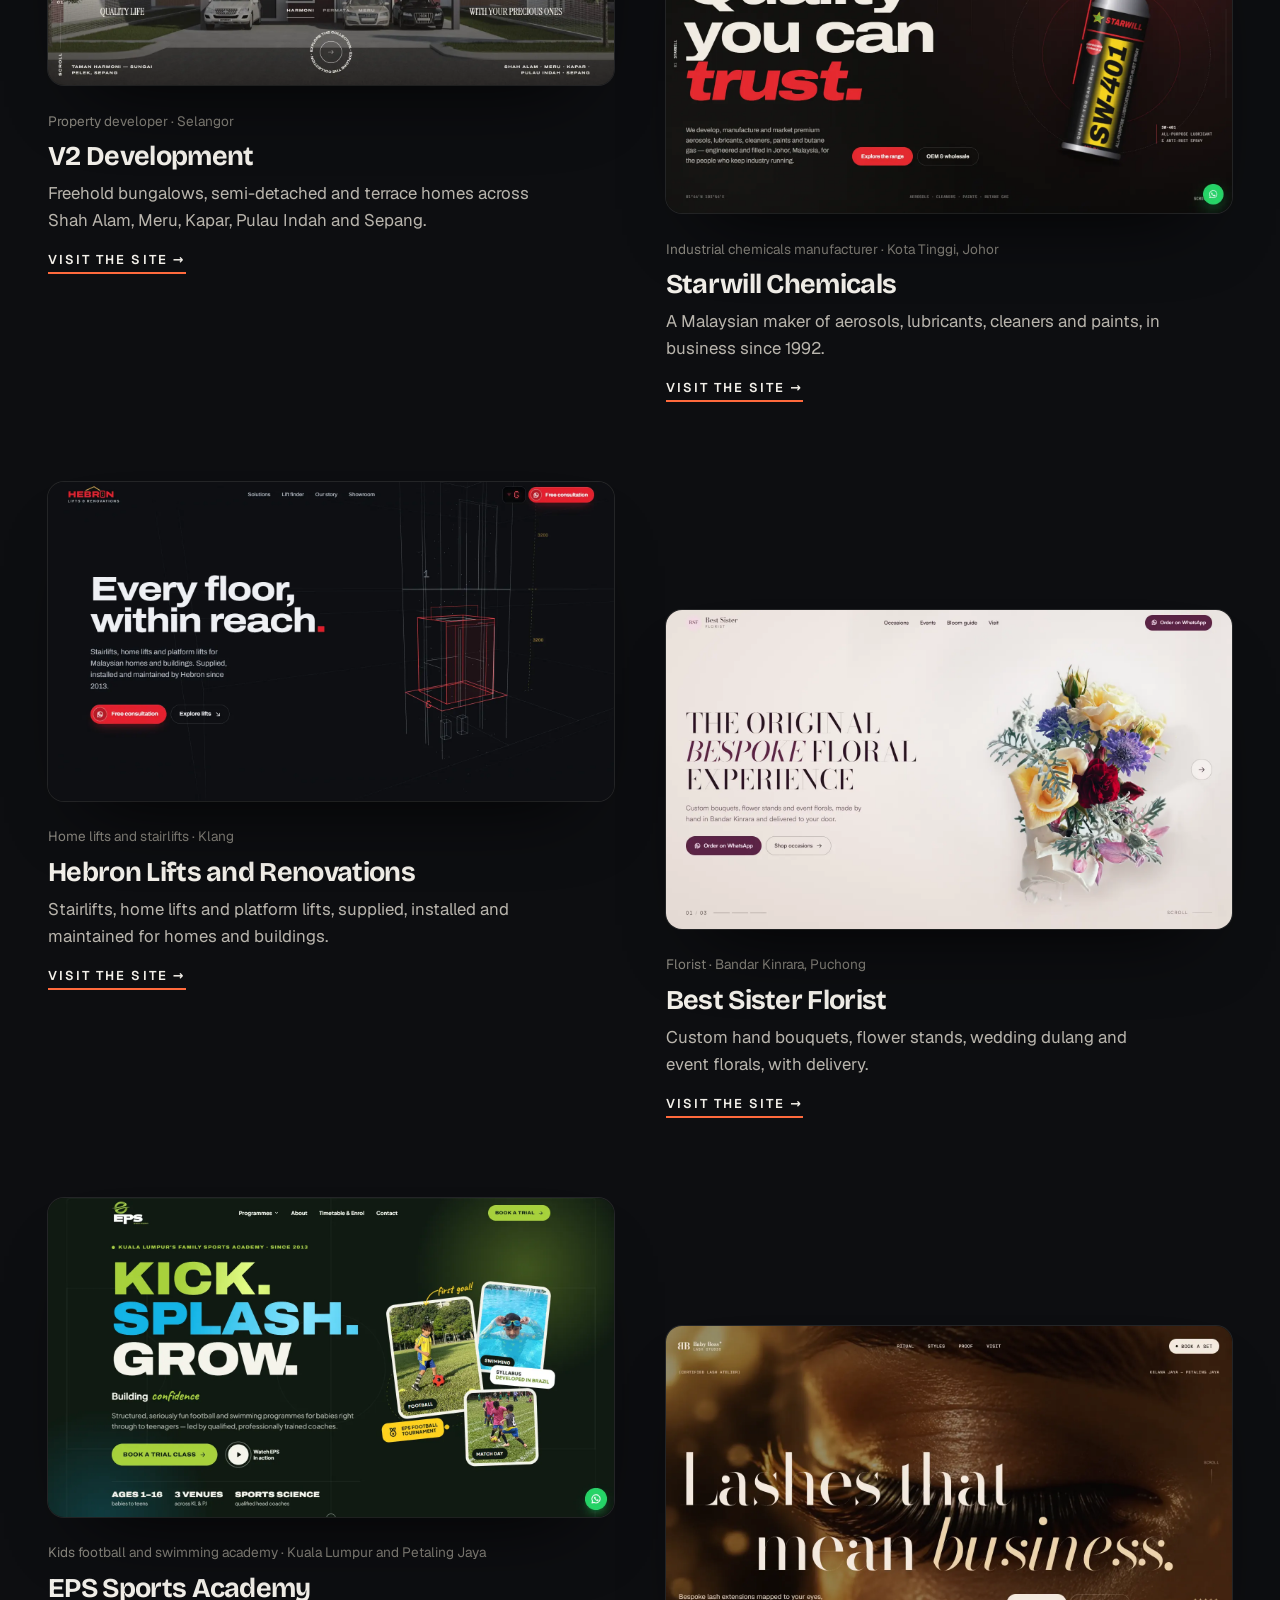
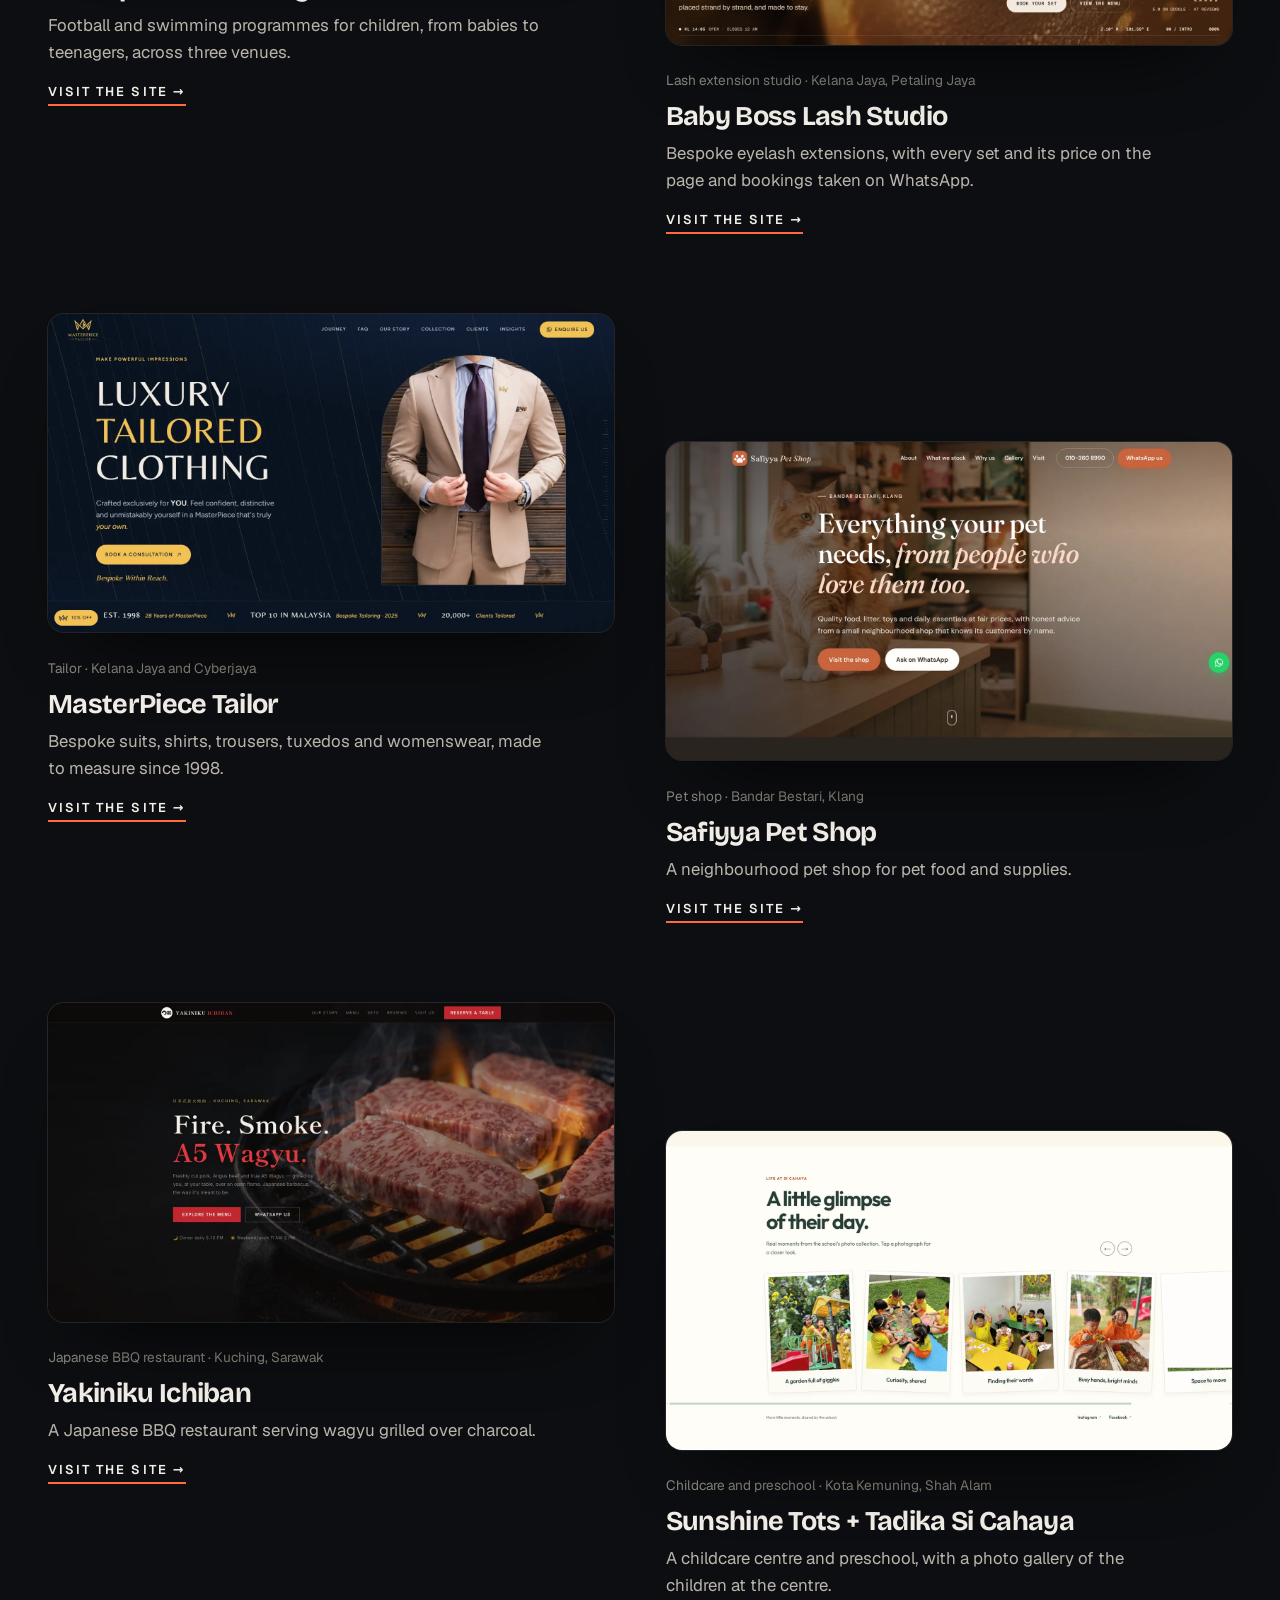
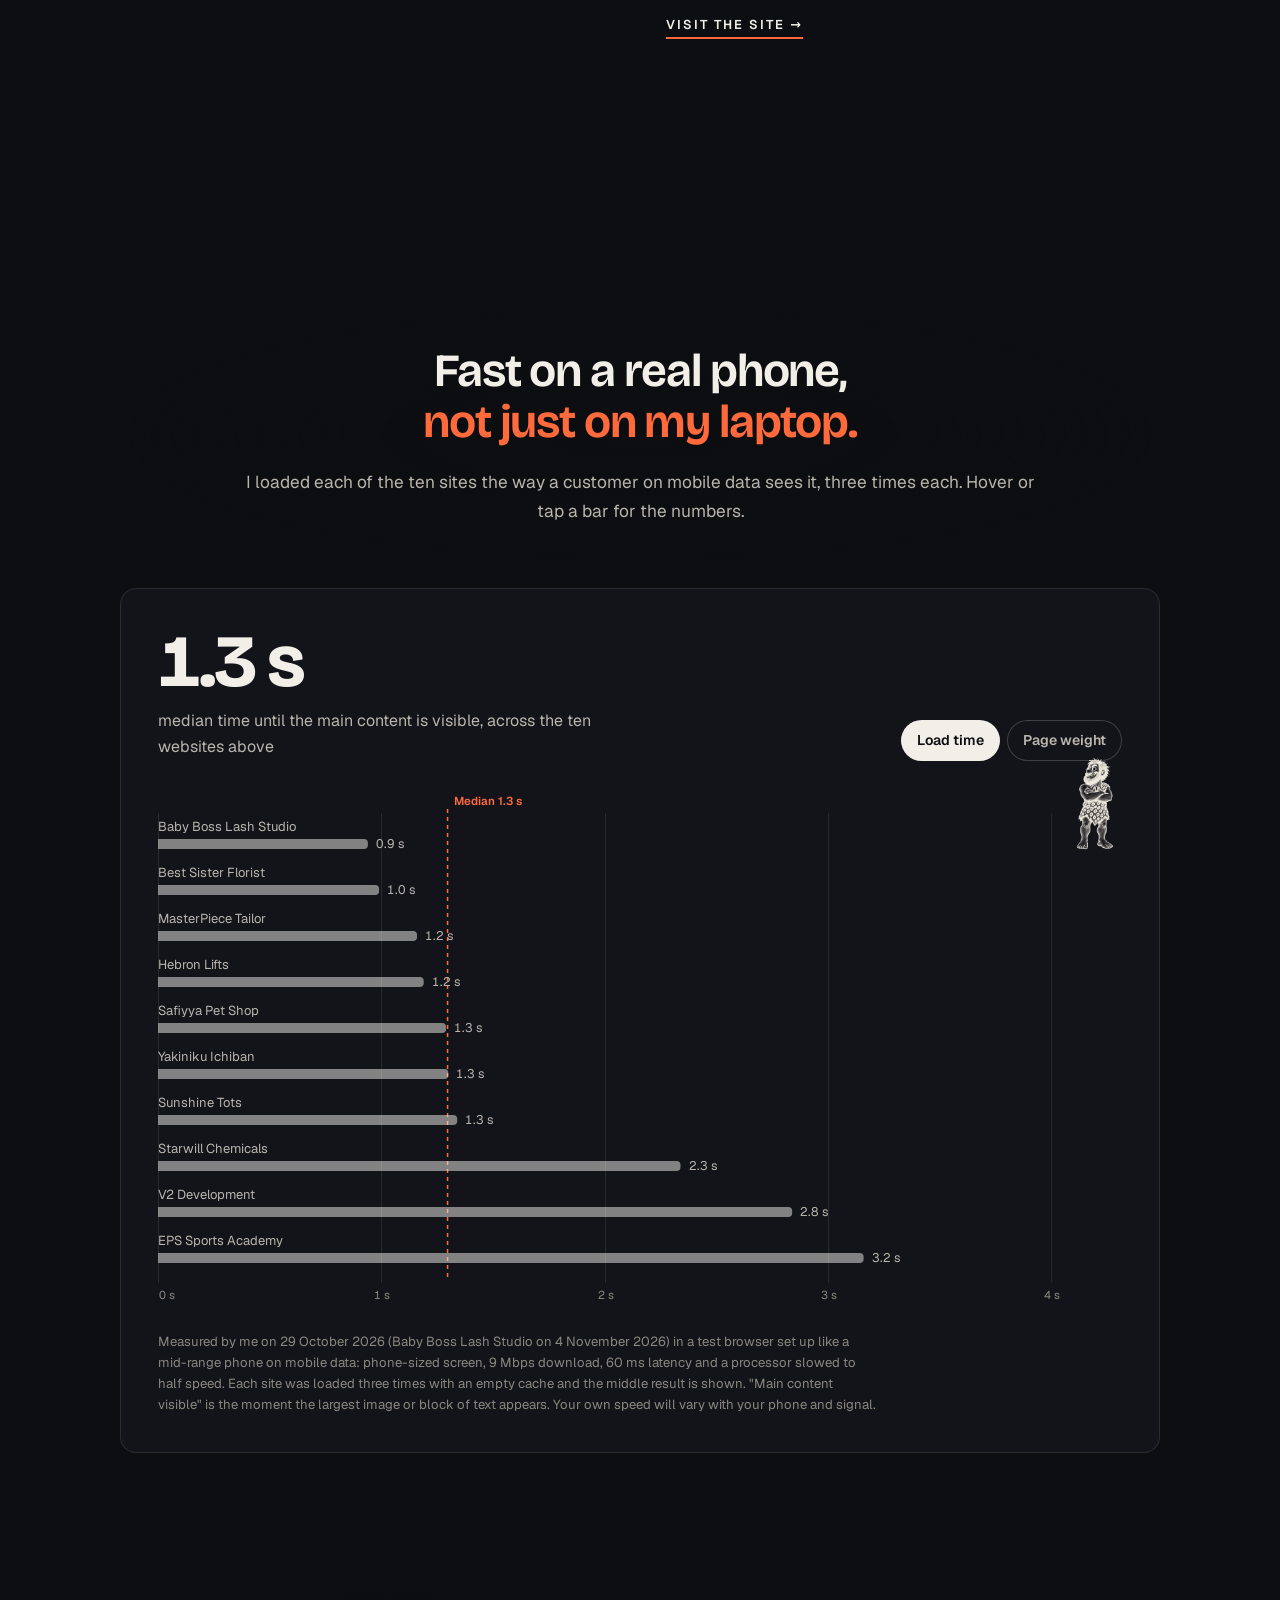
==== commit d2d5e29b: "Upload version 13 of the portfolio site Brings the live site up to the version on the test site: - N" ====
--- a/index.html
+++ b/index.html
@@ -1,403 +1,411 @@
 <!DOCTYPE html>
-<html lang="en">
+<html lang="en" class="no-js">
 <head>
   <meta charset="utf-8">
   <meta name="viewport" content="width=device-width, initial-scale=1">
-  <title>Alfred Wong Kai Xiang | Freelance Website Designer and Social Media Marketer, Klang</title>
-  <meta name="description" content="Freelance website designer and social media marketer in Klang, Selangor. Clear, fast websites and social media content for small businesses across Klang, Shah Alam, Subang and Setia Alam.">
-  <meta name="theme-color" content="#0b0c0f">
+  <script>document.documentElement.classList.replace("no-js", "js");</script>
+  <title>Alfred Wong Kai Xiang | Websites, Social Media and WhatsApp Chatbots, Klang</title>
+  <meta name="description" content="Freelance website designer in Klang, Selangor. 50+ websites built for businesses across Malaysia, plus social media marketing and AI WhatsApp chatbots, in English, Malay and Mandarin.">
+  <meta name="theme-color" content="#0d0e11">
   <meta name="color-scheme" content="dark">
 
   <!-- Live address. If you move to a custom domain, replace every https://portfolio.alfredwkxuk.workers.dev in this file. -->
   <link rel="canonical" href="https://portfolio.alfredwkxuk.workers.dev/">
   <meta property="og:type" content="website">
-  <meta property="og:title" content="Alfred Wong Kai Xiang | Website Designer and Social Media Marketer, Klang">
-  <meta property="og:description" content="Websites and social media that bring in customers. Freelance website designer and social media marketer based in Klang, Selangor.">
+  <meta property="og:title" content="Alfred Wong Kai Xiang | Websites, Social Media and WhatsApp Chatbots, Klang">
+  <meta property="og:description" content="Good websites. No excuses. 50+ websites built for businesses across Malaysia.">
   <meta property="og:url" content="https://portfolio.alfredwkxuk.workers.dev/">
   <meta property="og:image" content="https://portfolio.alfredwkxuk.workers.dev/og-image.jpg">
   <meta property="og:image:width" content="1200">
   <meta property="og:image:height" content="630">
   <meta name="twitter:card" content="summary_large_image">
-  <meta name="twitter:title" content="Alfred Wong Kai Xiang | Website Designer and Social Media Marketer, Klang">
-  <meta name="twitter:description" content="Websites and social media that bring in customers. Based in Klang, Selangor.">
+  <meta name="twitter:title" content="Alfred Wong Kai Xiang | Websites, Social Media and WhatsApp Chatbots, Klang">
+  <meta name="twitter:description" content="Good websites. No excuses. Based in Klang, Selangor.">
   <meta name="twitter:image" content="https://portfolio.alfredwkxuk.workers.dev/og-image.jpg">
 
   <link rel="icon" type="image/png" sizes="32x32" href="favicon-32.png">
   <link rel="icon" type="image/png" sizes="512x512" href="favicon-512.png">
   <link rel="apple-touch-icon" href="apple-touch-icon.png">
 
+  <!-- Both fonts are in this folder: Bricolage Grotesque for headings, Geist for everything else. -->
   <link rel="preload" href="bricolage-grotesque-latin.woff2" as="font" type="font/woff2" crossorigin>
   <link rel="preload" href="geist-latin.woff2" as="font" type="font/woff2" crossorigin>
-  <link rel="preload" href="alfred-about.webp" as="image" type="image/webp">
   <link rel="stylesheet" href="styles.css">
-  <noscript><style>
-    .intro { display: none; }
-    .hero [data-rise], .hero__media, .float { opacity: 1; animation: none; transform: none; }
-    .reveal, .reveal:not(.no-blur) { opacity: 1; transform: none; filter: none; clip-path: none; }
-    .steps__item { opacity: 1; transform: none; }
-  </style></noscript>
 
   <script type="application/ld+json">
   {
     "@context": "https://schema.org",
     "@type": "ProfessionalService",
     "name": "Alfred Wong Kai Xiang",
-    "description": "Freelance website designer and social media marketer for small businesses in Klang, Selangor.",
+    "description": "Freelance website designer, social media marketer and AI WhatsApp chatbot builder based in Klang, Selangor.",
     "url": "https://portfolio.alfredwkxuk.workers.dev/",
     "image": "https://portfolio.alfredwkxuk.workers.dev/og-image.jpg",
-    "telephone": "+60105072222",
-    "email": "Alfredwkxuk@gmail.com",
+    "telephone": "+60173534960",
+    "email": "alfredsworkemail22@gmail.com",
     "address": {
       "@type": "PostalAddress",
       "addressLocality": "Bandar Bukit Tinggi, Klang",
       "addressRegion": "Selangor",
       "addressCountry": "MY"
     },
-    "areaServed": ["Klang", "Shah Alam", "Subang Jaya", "Setia Alam", "Selangor", "Kuala Lumpur"],
+    "areaServed": ["Klang", "Shah Alam", "Subang Jaya", "Petaling Jaya", "Selangor", "Kuala Lumpur", "Malaysia"],
     "knowsLanguage": ["en", "ms", "zh"],
+    "knowsAbout": ["Web design", "Copywriting", "Social media marketing", "AI WhatsApp chatbots", "Google Business Profile"],
     "sameAs": ["https://www.instagram.com/Alfredwkx"]
   }
   </script>
 </head>
 <body>
   <a class="skip" href="#main">Skip to content</a>
-  <div class="nav-sentinel" data-nav-sentinel aria-hidden="true"></div>
-  <div class="cursor" data-cursor aria-hidden="true"><span class="cursor__label" data-cursor-label></span></div>
+  <!-- Two decorative backgrounds, both drawn by main.js and both fixed behind the page:
+       the ember fog (a small WebGL shader in the style of Vanta.js FOG) and the tangerine dot field (switched off for now). -->
+  <canvas class="fog" data-fog aria-hidden="true"></canvas>
+  <canvas class="dotfield" data-field aria-hidden="true"></canvas>
   <!--
-    FIELD: a background drawn from an abstract video, turned into a field of tangerine dots.
-    The frames live in field-sprite.webp; main.js picks the frame from how far you have scrolled,
-    and the dots near the mouse (or a finger on phones) swell and move aside. Decorative only.
-    Its class is "dotfield" so it never clashes with the "field" class on the form boxes.
+    THROUGH THE AGES: from "How I work" down to "Now picture yours", one ink film plays behind the page as you
+    scroll: the same man walks from the age of cave people to Kuala Lumpur today and on into an interstellar future,
+    changing with the world around him. Made with Higgsfield. main.js loads it when you get near (data-src) and moves
+    it frame by frame with the scroll; the canvas draws it with its colour (Kuala Lumpur in colour, the interstellar
+    city in tangerine). The labels are in ERAS in main.js. Decorative only.
   -->
-  <canvas class="dotfield" data-field aria-hidden="true"></canvas>
-
-  <!--
-    INTRO: the site addresses the visitor directly before the hero appears.
-    Lines are written in main.js from what the browser already knows (screen width, device type,
-    Kuala Lumpur time). Plays once per visit, can be skipped with a click, tap, Esc, Enter or space,
-    and is skipped entirely for visitors who prefer reduced motion.
-  -->
-  <div class="intro" data-intro aria-hidden="true">
-    <div class="intro__plate intro__plate--top"></div>
-    <div class="intro__plate intro__plate--bottom"></div>
-    <div class="intro__text">
-      <p class="intro__line" data-intro-line></p>
+  <div class="eras" data-eras aria-hidden="true">
+    <div class="evo-wrap">
+      <video class="evo" data-evo data-src="evolution.mp4" muted playsinline preload="none" width="1024" height="448"></video>
+      <canvas class="evo__gl" data-evo-gl width="1024" height="448"></canvas>
     </div>
-    <button class="intro__skip" type="button" data-intro-skip>Skip</button>
+    <div class="eras__tag"><span class="eras__when" data-era-when></span><span class="eras__name" data-era-name></span></div>
+    <div class="eras__rail"><i data-era-fill></i></div>
   </div>
 
   <header class="nav" data-nav>
-    <div class="wrap nav__inner">
-      <a class="brand" href="#top" aria-label="Alfred Wong, back to top"><span class="brand__dot" aria-hidden="true"></span>Alfred Wong</a>
-      <nav class="nav__links" aria-label="Primary">
-        <a href="#work">Work</a>
-        <a href="#services">Services</a>
-        <a href="#process">Process</a>
-        <a href="#about">About</a>
-        <a href="#contact">Contact</a>
-      </nav>
-      <a class="btn btn--primary btn--sm nav__cta" href="#contact">Start a project</a>
-      <button class="nav__toggle" type="button" aria-expanded="false" aria-controls="mobile-menu" aria-label="Open menu" data-nav-toggle>
-        <span></span><span></span>
-      </button>
-    </div>
-    <div class="nav__mobile" id="mobile-menu" data-nav-mobile>
-      <nav aria-label="Mobile">
-        <a href="#work">Work</a>
-        <a href="#services">Services</a>
-        <a href="#process">Process</a>
-        <a href="#about">About</a>
-        <a href="#contact">Contact</a>
-      </nav>
-      <div class="nav__mobile-foot">
-        <a class="btn btn--primary" href="#contact">Start a project</a>
-        <a class="nav__mobile-phone" href="tel:+60105072222">+60 10-507 2222</a>
-      </div>
-    </div>
+    <a class="nav__mark" href="#top" aria-label="Alfred Wong, back to the top">
+      <svg viewBox="0 0 260 70" aria-hidden="true"><defs><path id="arc-nav" d="M14 60 Q130 6 246 60"/></defs><text><textPath href="#arc-nav" startOffset="50%" text-anchor="middle">ALFRED WONG</textPath></text></svg>
+    </a>
+    <a class="nav__menu" href="#menu" role="button" aria-controls="menu" aria-expanded="false" data-menu-toggle><span data-menu-label>Menu</span></a>
   </header>
 
+  <!-- MENU: opens over the page. Without JavaScript the Menu link jumps here and CSS shows it with :target. -->
+  <nav class="menu" id="menu" aria-label="Main" data-menu>
+    <ul class="menu__links">
+      <li><a href="#reel">Showreel</a></li>
+      <li><a href="#work">Work</a></li>
+      <li><a href="#services">Things I do</a></li>
+      <li><a href="#how">How I work</a></li>
+      <li><a href="#about">About</a></li>
+      <li><a href="#contact">Contact</a></li>
+    </ul>
+    <p class="menu__foot"><a href="https://wa.me/60173534960" target="_blank" rel="noopener">WhatsApp +60 17-353 4960</a><a href="#top" data-menu-close>Close</a></p>
+  </nav>
+
   <main id="main">
-    <!-- HERO -->
-    <section class="hero" id="top">
-      <div class="wrap hero__layout">
-        <div class="hero__copy">
-          <p class="eyebrow hero__eyebrow" data-rise style="--r: 0">Alfred Wong Kai Xiang</p>
-          <h1 class="hero__title" data-split data-accent="customers">Websites and social media that bring in customers.</h1>
-          <p class="hero__sub" data-rise style="--r: 6">Freelance website designer and social media marketer in Klang, Selangor. Clear, fast websites and content for small businesses.</p>
-          <div class="hero__actions" data-rise style="--r: 7">
-            <a class="btn btn--primary btn--lg" href="#contact" data-magnetic>Start a project</a>
-            <a class="btn btn--ghost btn--lg" href="#work">See the work</a>
-          </div>
-          <ul class="hero__facts" data-rise style="--r: 8">
-            <li><strong>20+</strong> websites built</li>
-            <li>English, Malay and Mandarin</li>
-            <li>I reply personally on WhatsApp</li>
-          </ul>
-        </div>
-
-        <div class="hero__media" data-hero-media>
-          <div class="hero__frame" data-tilt-soft>
-            <img class="hero__still" src="alfred-about.webp" width="960" height="1280" alt="Alfred Wong Kai Xiang, freelance website designer and social media marketer" fetchpriority="high" decoding="async">
-            <video class="hero__video" src="alfred-loop.mp4" poster="alfred-about.webp" autoplay muted loop playsinline preload="auto" aria-hidden="true" tabindex="-1" data-autovideo></video>
-            <span class="hero__frame-shine" aria-hidden="true"></span>
-          </div>
-
-          <!-- floating pieces of real client work around the portrait -->
-          <div class="float float--phone" aria-hidden="true" data-depth="1.2">
-            <img src="eps-mobile.webp" width="360" height="800" alt="" decoding="async">
-          </div>
-          <div class="float float--browser" aria-hidden="true" data-depth="0.7">
-            <span class="float__bar"><i></i><i></i><i></i></span>
-            <img src="yakiniku-desktop.webp" width="1600" height="900" alt="" decoding="async">
-          </div>
-          <div class="float float--chip" aria-hidden="true" data-depth="1.6">
-            <span class="pulse"></span><span><strong>20+ websites</strong> built</span>
-          </div>
-
-          <p class="hero__bubble" data-bubble role="status" aria-live="polite"></p>
-        </div>
-      </div>
-      <a class="hero__scroll" href="#proof" aria-label="Scroll to the work"><span></span></a>
-    </section>
-
-    <!-- PROOF: clients marquee and real numbers -->
-    <section class="proof" id="proof" aria-label="Clients and numbers">
-      <p class="wrap proof__label">Websites designed and built for</p>
-      <div class="marquee" data-marquee>
-        <div class="marquee__track" data-speed="1">
-          <span>EPS Sports Academy</span>
-          <span>Selangor Welding &amp; Racking</span>
-          <span>The Mimie's Catering</span>
-          <span>Safiyya Pet Shop</span>
-          <span>H2 Fix</span>
-          <span>K&amp;W World Engineering</span>
-          <span>Yakiniku Ichiban</span>
-          <span>Sunshine Tots</span>
-          <span>Angel Club Beauty &amp; Wellness</span>
-        </div>
-      </div>
-      <div class="marquee marquee--alt" data-marquee aria-hidden="true">
-        <div class="marquee__track" data-speed="-0.7">
-          <span>Kids sports academy</span>
-          <span>Welding workshop</span>
-          <span>Catering</span>
-          <span>Pet shop</span>
-          <span>Phone repair</span>
-          <span>Electrical contractor</span>
-          <span>Japanese BBQ</span>
-          <span>Preschool</span>
-          <span>Spa and boutique</span>
-        </div>
-      </div>
-
-      <div class="wrap stats">
-        <div class="stat reveal">
-          <p class="stat__num"><span data-count="20" data-suffix="+">20+</span></p>
-          <p class="stat__text">websites built for small businesses, each one designed, written and built by me</p>
-        </div>
-        <div class="stat reveal" style="--d: .08s">
-          <p class="stat__num"><span data-count="3">3</span></p>
-          <p class="stat__text">languages for copy and captions: English, Malay and Mandarin</p>
-        </div>
-        <div class="stat reveal" style="--d: .24s">
-          <p class="stat__num"><span data-count="1">1</span></p>
-          <p class="stat__text">person from the first call to launch, and every update after</p>
-        </div>
-      </div>
-    </section>
-
-    <!-- WORK: on desktop the cards slide sideways as you scroll; on phones you swipe -->
-    <section class="work" id="work">
-      <div class="wrap work__head">
-        <header class="section-head reveal">
-          <p class="eyebrow">Selected work</p>
-          <h2 data-words>Nine of my 20+ websites, nine very different businesses.</h2>
-          <p class="section-head__sub">From a welding workshop in Klang to a sports academy in Kuala Lumpur and a yakiniku restaurant in Kuching. Each one designed, written and built by me. <span class="hint-fine">Rest on a preview to scroll through the page, and click to visit the live site.</span><span class="hint-touch">Swipe to browse. The card in the middle scrolls through its homepage, and a tap opens the live site.</span></p>
-        </header>
-        <div class="work__count" aria-hidden="true"><span data-reel-index>01</span> / <span>09</span></div>
-      </div>
-
-      <div class="reel" data-reel>
-        <!-- the stage holds the cards and the progress line; on computers it stays on screen while the cards slide -->
-        <div class="reel__stage">
-        <div class="reel__viewport" data-reel-viewport>
-          <ol class="reel__track" data-reel-track>
-            <li class="card" style="--tone: #a6d13b" data-full="eps-full.webp">
-              <a class="card__shot" href="https://epssportsacademy.alfredwkxuk.workers.dev/" target="_blank" rel="noopener" data-cursor-text="Visit">
-                <span class="card__browser">
-                  <span class="card__bar"><span class="card__dots"><i></i><i></i><i></i></span><span class="card__url">epssportsacademy.alfredwkxuk.workers.dev</span></span>
-                  <span class="card__screen"><img class="card__img" src="eps-desktop.webp" width="1600" height="900" alt="EPS Sports Academy website, hero with kids playing football and swimming" loading="lazy" decoding="async"></span>
-                </span>
-                <span class="card__phone"><img src="eps-mobile.webp" width="360" height="800" alt="" loading="lazy" decoding="async"></span>
-              </a>
-              <div class="card__info">
-                <h3 class="card__name">EPS Sports Academy</h3>
-                <p class="card__meta">Kids football and swimming academy <span>Kuala Lumpur and Petaling Jaya</span></p>
-              </div>
-            </li>
-            <li class="card" style="--tone: #c53030" data-full="yakiniku-full.webp">
-              <a class="card__shot" href="https://yakiniku-ichiban.alfredwkxuk.workers.dev/" target="_blank" rel="noopener" data-cursor-text="Visit">
-                <span class="card__browser">
-                  <span class="card__bar"><span class="card__dots"><i></i><i></i><i></i></span><span class="card__url">yakiniku-ichiban.alfredwkxuk.workers.dev</span></span>
-                  <span class="card__screen"><img class="card__img" src="yakiniku-desktop.webp" width="1600" height="900" alt="Yakiniku Ichiban website, hero section with wagyu grilling over charcoal" loading="lazy" decoding="async"></span>
-                </span>
-                <span class="card__phone"><img src="yakiniku-mobile.webp" width="360" height="800" alt="" loading="lazy" decoding="async"></span>
-              </a>
-              <div class="card__info">
-                <h3 class="card__name">Yakiniku Ichiban</h3>
-                <p class="card__meta">Japanese BBQ restaurant <span>Kuching, Sarawak</span></p>
-              </div>
-            </li>
-            <li class="card" style="--tone: #c5a070" data-full="angelclub-full.webp">
-              <a class="card__shot" href="https://angelclub.alfredwkxuk.workers.dev/" target="_blank" rel="noopener" data-cursor-text="Visit">
-                <span class="card__browser">
-                  <span class="card__bar"><span class="card__dots"><i></i><i></i><i></i></span><span class="card__url">angelclub.alfredwkxuk.workers.dev</span></span>
-                  <span class="card__screen"><img class="card__img" src="angelclub-desktop.webp" width="1600" height="900" alt="Angel Club Beauty and Wellness website, spa hero section" loading="lazy" decoding="async"></span>
-                </span>
-                <span class="card__phone"><img src="angelclub-mobile.webp" width="360" height="800" alt="" loading="lazy" decoding="async"></span>
-              </a>
-              <div class="card__info">
-                <h3 class="card__name">Angel Club Beauty &amp; Wellness</h3>
-                <p class="card__meta">Spa and fashion boutique <span>Taman Bayu Perdana, Klang</span></p>
-              </div>
-            </li>
-            <li class="card" style="--tone: #3b82f6" data-full="swr-full.webp">
-              <a class="card__shot" href="https://selangorwielding-racking.alfredwkxuk.workers.dev/" target="_blank" rel="noopener" data-cursor-text="Visit">
-                <span class="card__browser">
-                  <span class="card__bar"><span class="card__dots"><i></i><i></i><i></i></span><span class="card__url">selangorwielding-racking.alfredwkxuk.workers.dev</span></span>
-                  <span class="card__screen"><img class="card__img" src="swr-desktop.webp" width="1600" height="900" alt="Selangor Welding and Racking website, industrial hero with welder" loading="lazy" decoding="async"></span>
-                </span>
-                <span class="card__phone"><img src="swr-mobile.webp" width="360" height="800" alt="" loading="lazy" decoding="async"></span>
-              </a>
-              <div class="card__info">
-                <h3 class="card__name">Selangor Welding &amp; Racking</h3>
-                <p class="card__meta">Welding, racking and steel works <span>Taman Eng Ann, Klang</span></p>
-              </div>
-            </li>
-            <li class="card" style="--tone: #c9962e" data-full="mimies-full.webp">
-              <a class="card__shot" href="https://themimiess.com/" target="_blank" rel="noopener" data-cursor-text="Visit">
-                <span class="card__browser">
-                  <span class="card__bar"><span class="card__dots"><i></i><i></i><i></i></span><span class="card__url">themimiess.com</span></span>
-                  <span class="card__screen"><img class="card__img" src="mimies-desktop.webp" width="1600" height="900" alt="The Mimie's Catering website, hero with a buffet spread" loading="lazy" decoding="async"></span>
-                </span>
-                <span class="card__phone"><img src="mimies-mobile.webp" width="360" height="800" alt="" loading="lazy" decoding="async"></span>
-              </a>
-              <div class="card__info">
-                <h3 class="card__name">The Mimie's Catering &amp; Food Delivery</h3>
-                <p class="card__meta">Catering and food delivery <span>Selayang, Batu Caves</span></p>
-              </div>
-            </li>
-            <li class="card" style="--tone: #fbbf24" data-full="kw-full.webp">
-              <a class="card__shot" href="https://k-wworldengineering.alfredwkxuk.workers.dev/" target="_blank" rel="noopener" data-cursor-text="Visit">
-                <span class="card__browser">
-                  <span class="card__bar"><span class="card__dots"><i></i><i></i><i></i></span><span class="card__url">k-wworldengineering.alfredwkxuk.workers.dev</span></span>
-                  <span class="card__screen"><img class="card__img" src="kw-desktop.webp" width="1600" height="900" alt="K and W World Engineering website, electrical contractor hero" loading="lazy" decoding="async"></span>
-                </span>
-                <span class="card__phone"><img src="kw-mobile.webp" width="360" height="800" alt="" loading="lazy" decoding="async"></span>
-              </a>
-              <div class="card__info">
-                <h3 class="card__name">K&amp;W World Engineering</h3>
-                <p class="card__meta">Licensed electrical contractor <span>Kepong, Kuala Lumpur</span></p>
-              </div>
-            </li>
-            <li class="card" style="--tone: #d1784b" data-full="safiyya-full.webp">
-              <a class="card__shot" href="https://safiyya.alfredwkxuk.workers.dev/" target="_blank" rel="noopener" data-cursor-text="Visit">
-                <span class="card__browser">
-                  <span class="card__bar"><span class="card__dots"><i></i><i></i><i></i></span><span class="card__url">safiyya.alfredwkxuk.workers.dev</span></span>
-                  <span class="card__screen"><img class="card__img" src="safiyya-desktop.webp" width="1600" height="900" alt="Safiyya Pet Shop website, hero with a cat on the shop counter" loading="lazy" decoding="async"></span>
-                </span>
-                <span class="card__phone"><img src="safiyya-mobile.webp" width="360" height="800" alt="" loading="lazy" decoding="async"></span>
-              </a>
-              <div class="card__info">
-                <h3 class="card__name">Safiyya Pet Shop</h3>
-                <p class="card__meta">Pet food and supplies <span>Bandar Bestari, Klang</span></p>
-              </div>
-            </li>
-            <li class="card" style="--tone: #f2c230" data-full="sunshinetots-full.webp">
-              <a class="card__shot" href="https://sunshinetots.alfredwkxuk.workers.dev/" target="_blank" rel="noopener" data-cursor-text="Visit">
-                <span class="card__browser">
-                  <span class="card__bar"><span class="card__dots"><i></i><i></i><i></i></span><span class="card__url">sunshinetots.alfredwkxuk.workers.dev</span></span>
-                  <span class="card__screen"><img class="card__img" src="sunshinetots-desktop.webp" width="1600" height="900" alt="Sunshine Tots website, photo gallery of children at the centre" loading="lazy" decoding="async"></span>
-                </span>
-                <span class="card__phone"><img src="sunshinetots-mobile.webp" width="360" height="800" alt="" loading="lazy" decoding="async"></span>
-              </a>
-              <div class="card__info">
-                <h3 class="card__name">Sunshine Tots + Tadika Si Cahaya</h3>
-                <p class="card__meta">Childcare and preschool <span>Kota Kemuning, Shah Alam</span></p>
-              </div>
-            </li>
-            <li class="card" style="--tone: #25d366" data-full="h2fix-full.webp">
-              <a class="card__shot" href="https://h2fix.alfredwkxuk.workers.dev/" target="_blank" rel="noopener" data-cursor-text="Visit">
-                <span class="card__browser">
-                  <span class="card__bar"><span class="card__dots"><i></i><i></i><i></i></span><span class="card__url">h2fix.alfredwkxuk.workers.dev</span></span>
-                  <span class="card__screen"><img class="card__img" src="h2fix-desktop.webp" width="1600" height="900" alt="H2 Fix website, dark tech hero with phones" loading="lazy" decoding="async"></span>
-                </span>
-                <span class="card__phone"><img src="h2fix-mobile.webp" width="360" height="800" alt="" loading="lazy" decoding="async"></span>
-              </a>
-              <div class="card__info">
-                <h3 class="card__name">H2 Fix</h3>
-                <p class="card__meta">Phone repair, in Malay <span>Klang</span></p>
-              </div>
-            </li>
-            <li class="card card--next">
-              <div class="card__next">
-                <h3>Your business could be next.</h3>
-                <p>Tell me what you do and I will show you what your website could look like.</p>
-                <div class="card__next-actions">
-                  <a class="btn btn--primary" href="#contact">Start a project</a>
-                  <a class="btn btn--ghost" href="#yours">Picture yours first</a>
-                </div>
-              </div>
-            </li>
-          </ol>
-        </div>
-        <div class="wrap reel__rail" aria-hidden="true"><span data-reel-bar></span></div>
-        </div>
-      </div>
-    </section>
-
-    <!--
-      SPEED: real measurements of the nine example sites, drawn as an interactive bar chart.
-      The numbers live in main.js (search for SPEED) and in the table below, which is what
-      visitors without JavaScript and screen reader users get. Update both if you re-measure.
+    <!--
+      HERO: as you scroll, the ink T-rex rises behind "excuses.", bites a chunk out of it and leaves, chewing.
+      "excuses." stays in front of the T-rex; "Good websites." stays behind it.
+      The three drawings (open, half, bite) swap as the jaw closes; the blood is drawn on a canvas.
+      Where the mouth sits in each drawing is in main.js (search for BITE). Without JavaScript only the words show.
+    -->
+    <section class="hero" id="top" data-hero>
+      <div class="hero__stage">
+        <div class="hero__inner" data-hero-inner>
+          <p class="hero__kicker small-caps">Alfred Wong Kai Xiang &middot; Klang, Selangor</p>
+          <h1 class="hero__title">
+            <span class="hero__line">Good websites.</span>
+            <span class="hero__line">No <span class="hero__prey" data-prey>excuses.</span></span>
+          </h1>
+          <p class="hero__by">Websites, social media marketing and AI WhatsApp chatbots for businesses across Malaysia.</p>
+          <div class="rex" data-rex aria-hidden="true">
+            <div class="rex__bob">
+              <img data-frame="open" fetchpriority="low" data-src="rex-open-4.webp" data-srcset="rex-open-4-s.webp 800w, rex-open-4.webp 1280w" sizes="(max-width: 700px) 190vw, 90vw" width="1280" height="1024" alt="" decoding="async">
+              <img data-frame="half" fetchpriority="low" data-src="rex-half-4.webp" data-srcset="rex-half-4-s.webp 800w, rex-half-4.webp 1280w" sizes="(max-width: 700px) 190vw, 90vw" width="1280" height="1024" alt="" decoding="async">
+              <img data-frame="bite" fetchpriority="low" data-src="rex-bite.webp" data-srcset="rex-bite-s.webp 800w, rex-bite.webp 1280w" sizes="(max-width: 700px) 190vw, 90vw" width="1280" height="1024" alt="" decoding="async">
+            </div>
+          </div>
+          <canvas class="blood" data-blood aria-hidden="true"></canvas>
+        </div>
+        <a class="hero__cue" href="#reel"><span class="small-caps">Scroll</span><i aria-hidden="true"></i></a>
+      </div>
+    </section>
+
+    <!--
+      INTRODUCTION: the showreel (a 25-second film of the ten websites, made with Higgsfield) plays behind the two
+      paragraphs, dimmed so the words stay easy to read, while the client names drift at different speeds (data-depth).
+      The film is fixed to the screen and this section is a window onto it, so it stays still while the words scroll over it. It plays by itself, muted, while it is on screen
+      (not with reduced motion or data saver: then the Play button starts it). Without JavaScript the browser's own controls show.
+    -->
+    <section class="intro" id="about" aria-labelledby="about-title" data-reel>
+      <h2 class="sr" id="about-title">About Alfred</h2>
+      <div class="intro__film" id="reel">
+        <figure class="intro__screen">
+          <video controls muted playsinline loop preload="none" poster="alfred-showreel.webp" width="1280" height="720" aria-describedby="reel-desc">
+            <source src="alfred-showreel-v4.mp4" type="video/mp4">
+          </video>
+          <div class="intro__shade" aria-hidden="true"></div>
+          <figcaption class="sr" id="reel-desc">Showreel, 25 seconds. A fast-cut film of Alfred's websites: V2 Development, Starwill Chemicals, Hebron Lifts, Best Sister Florist, EPS Sports Academy, Yakiniku Ichiban, MasterPiece Tailor, Safiyya Pet Shop, Baby Boss Lash Studio and Sunshine Tots, followed by the median load time and the 50+ websites count.</figcaption>
+        </figure>
+      </div>
+      <div class="intro__ui">
+        <div class="reel__ui" data-reel-ui hidden>
+          <span class="reel__tag small-caps">Showreel</span>
+          <button type="button" class="reel__btn" data-reel-play aria-pressed="false">Play</button>
+          <button type="button" class="reel__btn" data-reel-sound aria-pressed="false">Sound off</button>
+        </div>
+      </div>
+      <div class="names" aria-hidden="true" data-names>
+        <span style="--x: 6%; --y: 6%" data-depth="0.35" class="names__big">V2 Development</span>
+        <span style="--x: 70%; --y: 3%" data-depth="0.6">STARWILL</span>
+        <span style="--x: 38%; --y: 15%" data-depth="0.2" class="names__soft">Best Sister Florist</span>
+        <span style="--x: 80%; --y: 24%" data-depth="0.45" class="names__big">Hebron Lifts</span>
+        <span style="--x: 3%; --y: 34%" data-depth="0.7">EPS SPORTS ACADEMY</span>
+        <span style="--x: 81%; --y: 60%" data-depth="0.3" class="names__soft">Yakiniku Ichiban</span>
+        <span style="--x: 8%; --y: 70%" data-depth="0.5" class="names__big">MasterPiece Tailor</span>
+        <span style="--x: 46%; --y: 84%" data-depth="0.65">SAFIYYA PET SHOP</span>
+        <span style="--x: 72%; --y: 90%" data-depth="0.25" class="names__soft">Baby Boss Lash Studio</span>
+        <span style="--x: 14%; --y: 93%" data-depth="0.4">SUNSHINE TOTS</span>
+      </div>
+      <div class="intro__copy">
+        <p class="lede reveal">Hello, I'm Alfred. I've built <strong>50+ websites</strong> for businesses across Malaysia, and I like things that are clear, quick to load and easy to use.</p>
+        <p class="lede reveal">From Klang, I work with property developers, manufacturers, restaurants, florists, tailors, lash studios and preschools. Alongside the websites I run <strong>social media marketing</strong> and set up <strong>AI WhatsApp chatbots</strong>. I write in English, Malay and Mandarin, and I reply to every message myself.</p>
+      </div>
+    </section>
+
+    <!--
+      THE VILLAGE: a prehistoric street of caves and huts slides sideways as you scroll, with cave people and
+      dinosaurs going about their day. Each home shows one of the services done the Stone Age way.
+      At the end a meteorite strikes and the whole scene crumbles down onto "Things I do".
+      All the movement is in main.js (search for VILLAGE). Without JavaScript the homes sit in a row you can swipe.
+    -->
+    <section class="street" id="skills" aria-labelledby="skills-title">
+      <div class="street__track" data-street>
+        <div class="street__stage" data-street-stage>
+          <div class="narrow street__head" data-crumble-head>
+            <h2 class="statement reveal" id="skills-title">My goal is to turn a boring outdated website into something that customers will actually stop and scroll, because a business needs <em>more than a nice homepage.</em></h2>
+          </div>
+          <div class="village" data-village>
+            <div class="village__world" data-street-row>
+              <ul class="village__row" aria-label="Services">
+                <li class="hut" style="--sx: 50%; --sy: 21%; --sr: -2deg; --sink: 0.073"><img src="hut-1.webp" width="880" height="880" alt="" loading="lazy" decoding="async"><span class="hut__sign">Web design</span></li>
+                <li class="hut" style="--sx: 36%; --sy: 22%; --sr: 3deg; --sink: 0"><img src="hut-2.webp" width="880" height="880" alt="" loading="lazy" decoding="async"><span class="hut__sign">Copywriting</span></li>
+                <li class="hut" style="--sx: 50%; --sy: 22%; --sr: -1deg; --sink: 0.066"><img src="hut-3.webp" width="880" height="880" alt="" loading="lazy" decoding="async"><span class="hut__sign">Social media</span></li>
+                <li class="hut" style="--sx: 46%; --sy: 19%; --sr: 2deg; --sink: 0.08"><img src="hut-4.webp" width="880" height="880" alt="" loading="lazy" decoding="async"><span class="hut__sign">Reels and video</span></li>
+                <li class="hut" style="--sx: 58%; --sy: 9%; --sr: -3deg; --sink: 0"><img src="hut-5.webp" width="880" height="880" alt="" loading="lazy" decoding="async"><span class="hut__sign">WhatsApp chatbots</span></li>
+                <li class="hut" style="--sx: 33%; --sy: 20%; --sr: 2deg; --sink: 0.05"><img src="hut-6.webp" width="880" height="880" alt="" loading="lazy" decoding="async"><span class="hut__sign">Google Maps</span></li>
+                <li class="hut" style="--sx: 50%; --sy: 11%; --sr: -2deg; --sink: 0.02"><img src="hut-7.webp" width="880" height="880" alt="" loading="lazy" decoding="async"><span class="hut__sign">Hosting and care</span></li>
+              </ul>
+              <div class="sprite sprite--brachio" data-sprite="brachio" data-walk="4,5"><div class="anim anim--flip" data-anim="anim-brachio.webp" data-n="37" data-cols="6" data-rows="7" data-fps="12" style="--ar: 450 / 310"></div></div>
+              <div class="sprite sprite--trike anim" data-sprite="trike" data-anim="anim-trike.webp" data-n="29" data-cols="6" data-rows="5" data-fps="24" style="--ar: 420 / 297"></div>
+              <div class="sprite sprite--chase anim" data-sprite="chase" data-anim="anim-chase.webp" data-n="18" data-cols="6" data-rows="3" data-fps="24" style="--ar: 470 / 204"></div>
+              <div class="village__ground" data-ground></div>
+            </div>
+            <div class="sprite sprite--ptero anim" data-sprite="ptero" data-anim="anim-ptero.webp" data-n="39" data-cols="6" data-rows="7" data-fps="24" style="--ar: 360 / 362"></div>
+          </div>
+          <div class="impact" aria-hidden="true">
+            <div class="impact__sky" data-impact-sky></div>
+            <img class="impact__meteor" src="meteor.webp" width="900" height="942" alt="" loading="lazy" decoding="async" data-meteor>
+            <div class="impact__ring" data-impact-ring></div>
+            <canvas class="impact__debris" data-debris></canvas>
+            <div class="impact__flash" data-impact-flash></div>
+          </div>
+        </div>
+      </div>
+    </section>
+
+    <!-- THINGS I DO: seven services and a shortcut to the helper -->
+    <section class="things" id="services" aria-labelledby="things-title">
+      <p class="small-caps things__kicker reveal">Seven things, one person</p>
+      <h2 class="title reveal" id="things-title">Things I do</h2>
+      <ul class="things__grid">
+        <li class="service reveal" data-landing><img class="lander lander--caveman" src="land-caveman.webp" width="420" height="711" alt="" loading="lazy" decoding="async" data-lander><img src="icon-web.webp" width="360" height="360" alt="" loading="lazy" decoding="async"><h3>Websites</h3><p>Designed and built from scratch, mobile-first and quick to load. You own them outright.</p></li>
+        <li class="service reveal" style="--d: .06s"><img src="icon-copy.webp" width="360" height="360" alt="" loading="lazy" decoding="async"><h3>Copywriting</h3><p>Words that turn visitors into enquiries, written in English, Malay or Mandarin.</p></li>
+        <li class="service reveal" style="--d: .12s"><img src="icon-social.webp" width="360" height="360" alt="" loading="lazy" decoding="async"><h3>Social media marketing</h3><p>A monthly plan for Instagram, Facebook and TikTok, posted consistently in the language your customers speak.</p></li>
+        <li class="service reveal" style="--d: .18s" data-landing><img class="lander lander--dino" src="land-dino.webp" width="420" height="556" alt="" loading="lazy" decoding="async" data-lander><img src="icon-chat.webp" width="360" height="360" alt="" loading="lazy" decoding="async"><h3>AI WhatsApp chatbots</h3><p>An assistant that answers common questions at any hour, shares your prices and opening times, and passes the chat to you when a person is needed.</p></li>
+        <li class="service reveal"><img src="icon-photo.webp" width="360" height="360" alt="" loading="lazy" decoding="async"><h3>Reels and video</h3><p>Short videos and post designs that show your business at its best.</p></li>
+        <li class="service reveal" style="--d: .06s"><img src="icon-maps.webp" width="360" height="360" alt="" loading="lazy" decoding="async"><h3>Google Maps</h3><p>Google Business Profile, Maps and reviews set up so nearby customers can find you.</p></li>
+        <li class="service reveal" style="--d: .12s"><img src="icon-care.webp" width="360" height="360" alt="" loading="lazy" decoding="async"><h3>Hosting and care</h3><p>Domain, hosting and every update after launch. New prices or photos? Just WhatsApp me.</p></li>
+        <li class="service service--cta reveal" style="--d: .18s"><a href="#helper"><span class="small-caps">Not sure where to start?</span><span class="service__go">Four short questions</span></a></li>
+      </ul>
+
+      <div class="things__more">
+        <!-- Example caption in three languages. Without JavaScript all three show; with it, the buttons switch between them. -->
+        <figure class="sample reveal" data-sample>
+          <figcaption class="small-caps">Example post caption</figcaption>
+          <div class="sample__langs" role="group" aria-label="Caption language" data-sample-langs hidden>
+            <button type="button" data-lang="en" aria-pressed="true">English</button>
+            <button type="button" data-lang="ms" aria-pressed="false">Melayu</button>
+            <button type="button" data-lang="zh" aria-pressed="false">中文</button>
+          </div>
+          <p class="sample__text" data-caption="en" lang="en">Good news for early risers. From this Saturday we open at 8am. Come in for breakfast and bring a friend.</p>
+          <p class="sample__text" data-caption="ms" lang="ms">Berita baik untuk anda yang suka bangun awal. Mulai Sabtu ini, kami dibuka seawal jam 8 pagi. Jemput datang bersarapan bersama kawan-kawan.</p>
+          <p class="sample__text" data-caption="zh" lang="zh">早起的朋友们，好消息来了。从这个星期六开始，我们早上8点就开门，欢迎约上朋友一起来吃早餐。</p>
+        </figure>
+
+        <!-- Helper: four questions and a suggestion. Questions and answers live in main.js (HELPER). Hidden without JavaScript. -->
+        <div class="helper reveal" id="helper" data-helper hidden>
+          <div class="helper__intro">
+            <h3>Not sure where to start?</h3>
+            <p>Four short questions, then a plain suggestion. You can change your answers at any time.</p>
+          </div>
+          <div class="helper__panel" data-helper-panel></div>
+        </div>
+      </div>
+    </section>
+
+    <!-- HOW I WORK: four short steps. The line joining them fills in as you scroll past. -->
+    <section class="how" id="how" aria-labelledby="how-title">
+      <div class="narrow">
+        <h2 class="statement reveal" id="how-title">Whatever the business, I follow the <em>same simple approach.</em></h2>
+      </div>
+      <ol class="steps" data-steps>
+        <li class="step reveal"><span class="step__num">01</span><h3 class="step__title">We talk</h3><p>A short WhatsApp call about your business, your customers and what the website needs to do.</p></li>
+        <li class="step reveal" style="--d: .08s"><span class="step__num">02</span><h3 class="step__title">I design</h3><p>You get a preview link within days, and we refine it together until it feels right.</p></li>
+        <li class="step reveal" style="--d: .16s"><span class="step__num">03</span><h3 class="step__title">I build</h3><p>Mobile-first and fast, structured to be found on Google, on your own domain.</p></li>
+        <li class="step reveal" style="--d: .24s"><span class="step__num">04</span><h3 class="step__title">I launch and look after it</h3><p>I put it live, connect Google and WhatsApp, and update it whenever you message me.</p></li>
+      </ol>
+    </section>
+
+    <!--
+      TESTIMONIALS
+      These two quotes are DRAFTS for you to send to Michael Gan (Selangor Welding & Racking)
+      and K&W World Engineering for their approval. Once they say yes (edit the wording to
+      whatever they are happy with), delete the `hidden` attribute on the <section> below.
+    -->
+    <section class="quotes" id="testimonials" aria-labelledby="quotes-title" hidden>
+      <h2 class="small-caps quotes__title" id="quotes-title">What people say</h2>
+      <div class="quotes__grid">
+        <blockquote class="quote reveal">
+          <p>“Alfred understood the business straight away. The website was live within a few weeks and customers now WhatsApp us directly from Google.”</p>
+          <footer><span class="small-caps">Michael Gan</span>Selangor Welding &amp; Racking, Klang</footer>
+        </blockquote>
+        <blockquote class="quote quote--low reveal">
+          <p>“Clear communication from start to finish. The site explains our electrical services properly and looks professional on a phone, which is where most of our enquiries come from.”</p>
+          <footer><span class="small-caps">K&amp;W World Engineering</span>Kepong, Kuala Lumpur</footer>
+        </blockquote>
+      </div>
+    </section>
+
+    <!--
+      WORK: ten of Alfred's websites. To add one, copy an <li class="proj"> block and change the
+      links, the three screenshots (*-desktop.webp 1600 x 900, *-full.webp 1200 wide, data-full), the tags and the words.
+    -->
+    <section class="work" id="work" aria-labelledby="work-title">
+      <div class="narrow">
+        <h2 class="statement reveal" id="work-title">Here are ten of the <em>50+ websites</em> I've built.</h2>
+        <p class="work__hint reveal"><span class="hint-fine">Rest on a picture to scroll through the homepage.</span><span class="hint-touch">Each picture scrolls through its homepage when it reaches the middle of your screen.</span></p>
+      </div>
+      <ul class="work__grid">
+        <li class="proj reveal" data-full="v2-full.webp">
+          <a class="proj__shot" href="https://v2-development.alfredwkxuk.workers.dev/" target="_blank" rel="noopener" tabindex="-1" aria-hidden="true"><span class="proj__screen"><img src="v2-desktop.webp" width="1600" height="900" alt="" loading="lazy" decoding="async"></span></a>
+          <p class="proj__tags">Property developer · Selangor</p>
+          <h3 class="proj__name">V2 Development</h3>
+          <p class="proj__desc">Freehold bungalows, semi-detached and terrace homes across Shah Alam, Meru, Kapar, Pulau Indah and Sepang.</p>
+          <a class="proj__link" href="https://v2-development.alfredwkxuk.workers.dev/" target="_blank" rel="noopener">Visit the site<span class="sr">: V2 Development (opens in a new tab)</span></a>
+        </li>
+        <li class="proj proj--low reveal" data-full="starwill-full.webp">
+          <a class="proj__shot" href="https://starwill.pages.dev/" target="_blank" rel="noopener" tabindex="-1" aria-hidden="true"><span class="proj__screen"><img src="starwill-desktop.webp" width="1600" height="900" alt="" loading="lazy" decoding="async"></span></a>
+          <p class="proj__tags">Industrial chemicals manufacturer · Kota Tinggi, Johor</p>
+          <h3 class="proj__name">Starwill Chemicals</h3>
+          <p class="proj__desc">A Malaysian maker of aerosols, lubricants, cleaners and paints, in business since 1992.</p>
+          <a class="proj__link" href="https://starwill.pages.dev/" target="_blank" rel="noopener">Visit the site<span class="sr">: Starwill Chemicals (opens in a new tab)</span></a>
+        </li>
+        <li class="proj reveal" data-full="hebron-full.webp">
+          <a class="proj__shot" href="https://hebron-lifts.alfredwkxuk.workers.dev/" target="_blank" rel="noopener" tabindex="-1" aria-hidden="true"><span class="proj__screen"><img src="hebron-desktop.webp" width="1600" height="900" alt="" loading="lazy" decoding="async"></span></a>
+          <p class="proj__tags">Home lifts and stairlifts · Klang</p>
+          <h3 class="proj__name">Hebron Lifts and Renovations</h3>
+          <p class="proj__desc">Stairlifts, home lifts and platform lifts, supplied, installed and maintained for homes and buildings.</p>
+          <a class="proj__link" href="https://hebron-lifts.alfredwkxuk.workers.dev/" target="_blank" rel="noopener">Visit the site<span class="sr">: Hebron Lifts and Renovations (opens in a new tab)</span></a>
+        </li>
+        <li class="proj proj--low reveal" data-full="bestsister-full.webp">
+          <a class="proj__shot" href="https://bestsisterflorist.alfredwkxuk.workers.dev/" target="_blank" rel="noopener" tabindex="-1" aria-hidden="true"><span class="proj__screen"><img src="bestsister-desktop.webp" width="1600" height="900" alt="" loading="lazy" decoding="async"></span></a>
+          <p class="proj__tags">Florist · Bandar Kinrara, Puchong</p>
+          <h3 class="proj__name">Best Sister Florist</h3>
+          <p class="proj__desc">Custom hand bouquets, flower stands, wedding dulang and event florals, with delivery.</p>
+          <a class="proj__link" href="https://bestsisterflorist.alfredwkxuk.workers.dev/" target="_blank" rel="noopener">Visit the site<span class="sr">: Best Sister Florist (opens in a new tab)</span></a>
+        </li>
+        <li class="proj reveal" data-full="eps-full.webp">
+          <a class="proj__shot" href="https://epssportsacademy.alfredwkxuk.workers.dev/" target="_blank" rel="noopener" tabindex="-1" aria-hidden="true"><span class="proj__screen"><img src="eps-desktop.webp" width="1600" height="900" alt="" loading="lazy" decoding="async"></span></a>
+          <p class="proj__tags">Kids football and swimming academy · Kuala Lumpur and Petaling Jaya</p>
+          <h3 class="proj__name">EPS Sports Academy</h3>
+          <p class="proj__desc">Football and swimming programmes for children, from babies to teenagers, across three venues.</p>
+          <a class="proj__link" href="https://epssportsacademy.alfredwkxuk.workers.dev/" target="_blank" rel="noopener">Visit the site<span class="sr">: EPS Sports Academy (opens in a new tab)</span></a>
+        </li>
+        <li class="proj proj--low reveal" data-full="babyboss-full.webp">
+          <a class="proj__shot" href="https://baby-boss-lash-studio.alfredwkxuk.workers.dev/" target="_blank" rel="noopener" tabindex="-1" aria-hidden="true"><span class="proj__screen"><img src="babyboss-desktop.webp" width="1600" height="900" alt="" loading="lazy" decoding="async"></span></a>
+          <p class="proj__tags">Lash extension studio · Kelana Jaya, Petaling Jaya</p>
+          <h3 class="proj__name">Baby Boss Lash Studio</h3>
+          <p class="proj__desc">Bespoke eyelash extensions, with every set and its price on the page and bookings taken on WhatsApp.</p>
+          <a class="proj__link" href="https://baby-boss-lash-studio.alfredwkxuk.workers.dev/" target="_blank" rel="noopener">Visit the site<span class="sr">: Baby Boss Lash Studio (opens in a new tab)</span></a>
+        </li>
+        <li class="proj reveal" data-full="masterpiece-full.webp">
+          <a class="proj__shot" href="https://masterpiece-tailor.alfredwkxuk.workers.dev/" target="_blank" rel="noopener" tabindex="-1" aria-hidden="true"><span class="proj__screen"><img src="masterpiece-desktop.webp" width="1600" height="900" alt="" loading="lazy" decoding="async"></span></a>
+          <p class="proj__tags">Tailor · Kelana Jaya and Cyberjaya</p>
+          <h3 class="proj__name">MasterPiece Tailor</h3>
+          <p class="proj__desc">Bespoke suits, shirts, trousers, tuxedos and womenswear, made to measure since 1998.</p>
+          <a class="proj__link" href="https://masterpiece-tailor.alfredwkxuk.workers.dev/" target="_blank" rel="noopener">Visit the site<span class="sr">: MasterPiece Tailor (opens in a new tab)</span></a>
+        </li>
+        <li class="proj proj--low reveal" data-full="safiyya-full.webp">
+          <a class="proj__shot" href="https://safiyya.alfredwkxuk.workers.dev/" target="_blank" rel="noopener" tabindex="-1" aria-hidden="true"><span class="proj__screen"><img src="safiyya-desktop.webp" width="1600" height="900" alt="" loading="lazy" decoding="async"></span></a>
+          <p class="proj__tags">Pet shop · Bandar Bestari, Klang</p>
+          <h3 class="proj__name">Safiyya Pet Shop</h3>
+          <p class="proj__desc">A neighbourhood pet shop for pet food and supplies.</p>
+          <a class="proj__link" href="https://safiyya.alfredwkxuk.workers.dev/" target="_blank" rel="noopener">Visit the site<span class="sr">: Safiyya Pet Shop (opens in a new tab)</span></a>
+        </li>
+        <li class="proj reveal" data-full="yakiniku-full.webp">
+          <a class="proj__shot" href="https://yakiniku-ichiban.alfredwkxuk.workers.dev/" target="_blank" rel="noopener" tabindex="-1" aria-hidden="true"><span class="proj__screen"><img src="yakiniku-desktop.webp" width="1600" height="900" alt="" loading="lazy" decoding="async"></span></a>
+          <p class="proj__tags">Japanese BBQ restaurant · Kuching, Sarawak</p>
+          <h3 class="proj__name">Yakiniku Ichiban</h3>
+          <p class="proj__desc">A Japanese BBQ restaurant serving wagyu grilled over charcoal.</p>
+          <a class="proj__link" href="https://yakiniku-ichiban.alfredwkxuk.workers.dev/" target="_blank" rel="noopener">Visit the site<span class="sr">: Yakiniku Ichiban (opens in a new tab)</span></a>
+        </li>
+        <li class="proj proj--low reveal" data-full="sunshinetots-full.webp">
+          <a class="proj__shot" href="https://sunshinetots.alfredwkxuk.workers.dev/" target="_blank" rel="noopener" tabindex="-1" aria-hidden="true"><span class="proj__screen"><img src="sunshinetots-desktop.webp" width="1600" height="900" alt="" loading="lazy" decoding="async"></span></a>
+          <p class="proj__tags">Childcare and preschool · Kota Kemuning, Shah Alam</p>
+          <h3 class="proj__name">Sunshine Tots + Tadika Si Cahaya</h3>
+          <p class="proj__desc">A childcare centre and preschool, with a photo gallery of the children at the centre.</p>
+          <a class="proj__link" href="https://sunshinetots.alfredwkxuk.workers.dev/" target="_blank" rel="noopener">Visit the site<span class="sr">: Sunshine Tots (opens in a new tab)</span></a>
+        </li>
+      </ul>
+    </section>
+
+    <!--
+      SPEED: real measurements of the ten sites above, drawn as an interactive bar chart.
+      The numbers live in main.js (search for SPEED) and in the table below, which is what visitors without
+      JavaScript and screen reader users get. Update both if you re-measure.
     -->
     <section class="speed" id="speed" aria-labelledby="speed-title">
-      <div class="wrap speed__grid">
-        <header class="section-head speed__head reveal">
-          <h2 id="speed-title" data-words>Fast on a real phone, not just on my laptop.</h2>
-          <p class="section-head__sub">I loaded each example site the way a customer on mobile data sees it: a phone-sized screen on a 4G connection, three times each. Hover or tap a bar for the numbers.</p>
-        </header>
-        <div class="chart reveal no-blur" data-chart>
-          <div class="chart__head">
-            <div class="chart__summary">
-              <p class="chart__big" data-chart-big></p>
-              <p class="chart__caption" data-chart-caption></p>
-            </div>
-            <div class="chart__toggle" role="group" aria-label="What to show" data-chart-toggle hidden>
-              <button type="button" data-metric="lcp" aria-pressed="true">Load time</button>
-              <button type="button" data-metric="kb" aria-pressed="false">Page weight</button>
-            </div>
-          </div>
-          <div class="chart__plot" data-chart-plot></div>
-          <div class="chart__data">
+      <div class="narrow">
+        <h2 class="statement reveal" id="speed-title">Fast on a real phone, <em>not just on my laptop.</em></h2>
+        <p class="speed__sub reveal">I loaded each of the ten sites the way a customer on mobile data sees it, three times each. Hover or tap a bar for the numbers.</p>
+      </div>
+      <div class="chart reveal" data-chart>
+        <div class="chart__head">
+          <div class="chart__summary">
+            <p class="chart__big" data-chart-big></p>
+            <p class="chart__caption" data-chart-caption></p>
+          </div>
+          <div class="chart__toggle" role="group" aria-label="What to show" data-chart-toggle hidden>
+            <button type="button" data-metric="lcp" aria-pressed="true">Load time</button>
+            <button type="button" data-metric="kb" aria-pressed="false">Page weight</button>
+          </div>
+        </div>
+        <div class="chart__plot" data-chart-plot></div>
+        <div class="chart__data">
           <table class="chart__table" data-chart-table>
-            <caption>Load time and page weight of the nine example sites, phone-sized screen on 4G</caption>
+            <caption>Load time and page weight of the ten sites, phone-sized screen on 4G</caption>
             <thead><tr><th scope="col">Website</th><th scope="col">Main content visible</th><th scope="col">Page weight</th></tr></thead>
             <tbody>
-              <tr><td>Selangor Welding &amp; Racking</td><td>0.7 s</td><td>0.9 MB</td></tr>
-              <tr><td>Angel Club Beauty &amp; Wellness</td><td>0.9 s</td><td>0.6 MB</td></tr>
-              <tr><td>The Mimie's Catering</td><td>1.0 s</td><td>1.0 MB</td></tr>
-              <tr><td>K&amp;W World Engineering</td><td>1.1 s</td><td>0.4 MB</td></tr>
-              <tr><td>Sunshine Tots</td><td>1.2 s</td><td>4.4 MB</td></tr>
+              <tr><td>Baby Boss Lash Studio</td><td>0.9 s</td><td>3.2 MB</td></tr>
+              <tr><td>Best Sister Florist</td><td>1.0 s</td><td>1.4 MB</td></tr>
+              <tr><td>MasterPiece Tailor</td><td>1.2 s</td><td>1.0 MB</td></tr>
+              <tr><td>Hebron Lifts</td><td>1.2 s</td><td>0.7 MB</td></tr>
               <tr><td>Safiyya Pet Shop</td><td>1.3 s</td><td>1.2 MB</td></tr>
               <tr><td>Yakiniku Ichiban</td><td>1.3 s</td><td>1.8 MB</td></tr>
-              <tr><td>H2 Fix</td><td>1.8 s</td><td>0.5 MB</td></tr>
-              <tr><td>EPS Sports Academy</td><td>3.0 s</td><td>5.1 MB</td></tr>
+              <tr><td>Sunshine Tots</td><td>1.3 s</td><td>0.6 MB</td></tr>
+              <tr><td>Starwill Chemicals</td><td>2.3 s</td><td>0.5 MB</td></tr>
+              <tr><td>V2 Development</td><td>2.8 s</td><td>2.5 MB</td></tr>
+              <tr><td>EPS Sports Academy</td><td>3.2 s</td><td>5.1 MB</td></tr>
             </tbody>
           </table>
-          </div>
-          <p class="chart__note">Measured by me on 14 October 2026 in a test browser set up like a mid-range phone on mobile data: phone-sized screen, 9 Mbps download, 60 ms latency and a processor slowed to half speed. Each site was loaded three times with an empty cache and the middle result is shown. "Main content visible" is the moment the largest image or block of text appears. Your own speed will vary with your phone and signal.</p>
-        </div>
+        </div>
+        <p class="chart__note">Measured by me on 29 October 2026 (Baby Boss Lash Studio on 4 November 2026) in a test browser set up like a mid-range phone on mobile data: phone-sized screen, 9 Mbps download, 60 ms latency and a processor slowed to half speed. Each site was loaded three times with an empty cache and the middle result is shown. "Main content visible" is the moment the largest image or block of text appears. Your own speed will vary with your phone and signal.</p>
       </div>
     </section>
 
@@ -405,13 +413,11 @@
       PICTURE YOURS: the visitor types a business name and sees a quick sketch of a homepage on a phone.
       The wording for each business type lives in main.js (search for TYPES). Hidden without JavaScript.
     -->
-    <section class="yours" id="yours" data-builder hidden>
-      <div class="wrap yours__grid">
+    <section class="yours" id="yours" data-builder aria-labelledby="yours-title" hidden>
+      <div class="yours__grid">
         <div class="yours__copy">
-          <header class="section-head reveal">
-            <h2 data-words>Now picture yours.</h2>
-            <p class="section-head__sub">Type your business name and choose what you do. This is a quick sketch to help you picture it. Your real website is designed from scratch around your business.</p>
-          </header>
+          <h2 class="title title--left reveal" id="yours-title">Now picture yours.</h2>
+          <p class="yours__sub reveal">Type your business name and choose what you do. It is a quick sketch to help you picture it; your real website is designed from scratch around your business.</p>
           <div class="yours__controls reveal">
             <div class="form__row">
               <div class="field">
@@ -444,332 +450,116 @@
                 <label class="swatch" style="--c: #3f3f46"><input type="radio" name="y-colour" value="#3f3f46"><span class="swatch__dot"></span><span class="sr">Charcoal</span></label>
               </div>
             </fieldset>
-          </div>
-        </div>
-
-        <div class="yours__stage reveal no-blur" style="--d: .1s">
-          <div class="mock" data-mock aria-hidden="true">
+            <a class="btn btn--solid" href="https://wa.me/60173534960" target="_blank" rel="noopener" data-builder-go>Send it to me on WhatsApp</a>
+          </div>
+        </div>
+
+        <div class="yours__stage reveal">
+          <!-- the demo site plays inside the phone: it scrolls by itself, its picture moves, and a WhatsApp chat pops up -->
+          <div class="mock" data-mock data-type="food" aria-hidden="true">
             <div class="mock__screen">
-              <div class="mock__top">
-                <div class="mock__status"><span data-mock-time>9:41</span><span class="mock__signal"><i></i><i></i><i></i></span></div>
-                <div class="mock__nav"><span class="mock__logo" data-mock-name>Your business</span><span class="mock__burger"><i></i><i></i></span></div>
-                <div class="mock__hero">
-                  <p class="mock__tag" data-mock-tag>Restaurant in Klang</p>
-                  <p class="mock__title" data-mock-title>Fresh food, cooked every day in Klang.</p>
-                  <p class="mock__sub" data-mock-sub>Dine in, take away or order on WhatsApp.</p>
-                  <div class="mock__btns"><span class="mock__btn">WhatsApp us</span><span class="mock__btn mock__btn--ghost">Call</span></div>
-                </div>
-              </div>
-              <div class="mock__body">
-                <ul class="mock__list" data-mock-list>
-                  <li>Today's menu</li>
-                  <li>Opening hours</li>
-                  <li>Book a table</li>
-                </ul>
-                <div class="mock__map">
-                  <div class="mock__map-art"><span class="mock__pin"></span></div>
-                  <div class="mock__map-info">
-                    <div>
-                      <p class="mock__map-name" data-mock-name>Your business</p>
-                      <p class="mock__map-area" data-mock-area>Klang</p>
-                    </div>
-                    <span class="mock__dir">Directions</span>
+              <div class="mock__status"><span data-mock-time>9:41</span><span class="mock__signal"><i></i><i></i><i></i></span></div>
+              <div class="mock__page" data-mock-page>
+                <div class="mock__top">
+                  <div class="mock__nav"><span class="mock__logo" data-mock-name>Your business</span><span class="mock__burger"><i></i><i></i></span></div>
+                  <div class="mock__hero">
+                    <svg class="mock__art" viewBox="0 0 120 70" fill="none" stroke="currentColor" stroke-width="2.4" stroke-linecap="round" stroke-linejoin="round">
+                      <g class="art art--food"><path d="M24 40h72a36 22 0 0 1-72 0z" fill="rgba(255,255,255,.16)"/><path d="M50 58h20"/><path class="steam" d="M46 34c-5-6 5-9 0-16"/><path class="steam steam--2" d="M60 32c-5-6 5-9 0-17"/><path class="steam steam--3" d="M74 34c-5-6 5-9 0-16"/><path d="M84 22l18-14M88 26l18-12"/></g>
+                      <g class="art art--shop"><g class="bag"><path d="M40 26h40l4 36H36z" fill="rgba(255,255,255,.16)"/><path d="M50 26v-6a10 10 0 0 1 20 0v6"/></g><path class="spark" d="M92 14v8M88 18h8"/><path class="spark spark--2" d="M26 30v6M23 33h6"/></g>
+                      <g class="art art--trade"><g class="gear"><circle cx="44" cy="36" r="13" stroke-dasharray="5 3.6" stroke-width="7"/><circle cx="44" cy="36" r="5"/></g><g class="wrench"><path d="M66 56l22-22a9 9 0 1 1 6-6l-22 22z" fill="rgba(255,255,255,.16)"/></g></g>
+                      <g class="art art--care"><path class="heart" d="M60 58S38 45 38 31a10 10 0 0 1 22-5 10 10 0 0 1 22 5c0 14-22 27-22 27z" fill="rgba(255,255,255,.16)"/><path class="pulse" d="M8 40h20l5-10 7 20 6-14h8"/><path class="pulse pulse--2" d="M86 40h6l5-9 6 16 5-7h4"/></g>
+                      <g class="art art--service"><circle class="ring" cx="60" cy="35" r="22" fill="rgba(255,255,255,.16)"/><path class="tick" d="M49 35l8 8 15-16"/></g>
+                    </svg>
+                    <p class="mock__tag" data-mock-tag>Restaurant in Klang</p>
+                    <p class="mock__title" data-mock-title>Fresh food, cooked every day in Klang.</p>
+                    <p class="mock__sub" data-mock-sub>Dine in, take away or order on WhatsApp.</p>
+                    <div class="mock__btns"><span class="mock__btn">WhatsApp us</span><span class="mock__btn mock__btn--ghost">Call</span></div>
                   </div>
                 </div>
-              </div>
+                <div class="mock__body">
+                  <ul class="mock__list" data-mock-list>
+                    <li>Today's menu</li>
+                    <li>Opening hours</li>
+                    <li>Book a table</li>
+                  </ul>
+                  <div class="mock__gallery"><div class="mock__strip"><i></i><i></i><i></i><i></i><i></i><i></i><i></i><i></i></div></div>
+                  <div class="mock__map">
+                    <div class="mock__map-art"><span class="mock__pin"></span></div>
+                    <div class="mock__map-info">
+                      <div>
+                        <p class="mock__map-name" data-mock-name>Your business</p>
+                        <p class="mock__map-area" data-mock-area>Klang</p>
+                      </div>
+                      <span class="mock__dir">Directions</span>
+                    </div>
+                  </div>
+                  <p class="mock__foot"><span data-mock-name>Your business</span> &middot; <span data-mock-area>Klang</span></p>
+                </div>
+              </div>
+              <div class="mock__chat">
+                <p class="mock__msg mock__msg--in">Hi, are you free tomorrow?</p>
+                <p class="mock__msg mock__msg--out">Yes. What time suits you?</p>
+              </div>
+              <span class="mock__fab"></span>
             </div>
           </div>
         </div>
-
-        <div class="yours__go">
-          <a class="btn btn--primary" href="#contact" data-builder-go>Start a project</a>
-        </div>
-      </div>
-    </section>
-
-    <!-- SERVICES -->
-    <section class="services" id="services">
-      <div class="wrap">
-        <header class="section-head reveal">
-          <h2 data-words>Two things, done properly.</h2>
-          <p class="section-head__sub">A website that earns trust, and the social media that keeps people coming back to it. Take one or both.</p>
-        </header>
-
-        <div class="bento">
-          <article class="tile tile--web reveal">
-            <div class="tile__body">
-              <h3>Website design and build</h3>
-              <p>A website you own outright, with no monthly builder fees. Mobile-first, quick to load, and written to turn visitors into enquiries: your services, WhatsApp and call buttons, Google Maps and reviews, all in one place. After launch I keep it updated for you.</p>
-              <ul class="pills" aria-label="What is included">
-                <li>Custom design</li>
-                <li>Copywriting</li>
-                <li>WhatsApp and call buttons</li>
-                <li>Google Maps and reviews</li>
-                <li>Domain and hosting setup</li>
-                <li>Search-friendly structure</li>
-                <li>Ongoing updates by WhatsApp</li>
-              </ul>
+      </div>
+    </section>
+
+    <!--
+      CONTACT: the T-rex from the top of the page peeks over the "Let's work together" button with its tongue out.
+      Point at the button (or tab to it) and it rises with a phone in its hands; on phones it rises when the button
+      reaches the middle of the screen. The button opens WhatsApp to +60 17-353 4960.
+    -->
+    <section class="contact" id="contact" aria-labelledby="contact-title">
+      <div class="contact__head">
+        <p class="small-caps reveal">Contact</p>
+        <div class="cta" data-cta>
+          <div class="cta__peek" aria-hidden="true">
+            <div class="cta__rex">
+              <div class="cta__body">
+                <img src="rex-peek-2.webp" width="686" height="1000" alt="" loading="lazy" decoding="async">
+                <img class="cta__tongue" src="rex-tongue-2.webp" width="686" height="1000" alt="" loading="lazy" decoding="async">
+              </div>
+              <span class="cta__bubble">Hi Alfred</span>
             </div>
-            <div class="tile__media" aria-hidden="true">
-              <div class="mini-browser">
-                <img src="angelclub-full.webp" width="1200" height="4852" alt="" loading="lazy" decoding="async">
-              </div>
-              <div class="mini-phone">
-                <img src="h2fix-mobile.webp" width="360" height="800" alt="" loading="lazy" decoding="async">
-              </div>
-            </div>
-          </article>
-
-          <article class="tile tile--social reveal" style="--d: .08s">
-            <div class="tile--social__copy">
-              <h3>Social media marketing</h3>
-              <p>Content that keeps your business in front of local customers, planned monthly and posted consistently, in the language your customers actually speak.</p>
-              <ul class="pills pills--onaccent" aria-label="What is included">
-                <li>Content planning</li>
-                <li>Reels and short videos</li>
-                <li>Post design</li>
-                <li>Captions in English, Malay and Mandarin</li>
-                <li>Page setup</li>
-                <li>Monthly reporting</li>
-              </ul>
-              <!-- Example caption in three languages. Without JavaScript all three show; with it, the buttons switch between them. -->
-              <div class="sample" data-sample>
-                <div class="sample__head">
-                  <p class="sample__label">Example post caption</p>
-                  <div class="sample__langs" role="group" aria-label="Caption language" data-sample-langs hidden>
-                    <button type="button" lang="en" data-lang="en" aria-pressed="true">English</button>
-                    <button type="button" lang="ms" data-lang="ms" aria-pressed="false">Melayu</button>
-                    <button type="button" lang="zh-Hans" data-lang="zh" aria-pressed="false">中文</button>
-                  </div>
-                </div>
-                <div class="sample__body" aria-live="polite">
-                  <p class="sample__text" lang="en" data-caption="en">Good news for early risers. From this Saturday we open at 8am. Come in for breakfast and bring a friend.</p>
-                  <p class="sample__text" lang="ms" data-caption="ms">Berita baik untuk anda yang suka bangun awal. Mulai Sabtu ini, kami dibuka seawal jam 8 pagi. Jemput datang bersarapan bersama kawan-kawan.</p>
-                  <p class="sample__text" lang="zh-Hans" data-caption="zh">早起的朋友们，好消息来了。从这个星期六开始，我们早上8点就开门，欢迎约上朋友一起来吃早餐。</p>
-                </div>
-              </div>
-            </div>
-            <!-- a short looping clip of Alfred filming content, shown in a phone like a Reel -->
-            <div class="reelphone" aria-hidden="true">
-              <img src="alfred-reel.webp" width="720" height="1280" alt="" loading="lazy" decoding="async">
-              <video muted loop playsinline preload="none" poster="alfred-reel.webp" data-src="alfred-reel.mp4" data-lazyvideo tabindex="-1"></video>
-              <span class="reelphone__ui"><span class="reelphone__rec"></span>Reel</span>
-            </div>
-          </article>
-
-          <article class="tile tile--extra reveal" style="--d: .16s">
-            <h3>Also handled</h3>
-            <ul class="checklist">
-              <li>Google Business Profile setup</li>
-              <li>Redesign of an existing website</li>
-              <li>All updates and maintenance after launch, just WhatsApp me</li>
-              <li>Hosting on Netlify or Cloudflare</li>
-            </ul>
-            <p class="tile__foot">Not sure what you need? <a href="#contact">Tell me about your business</a> and I will suggest the simplest option.</p>
-          </article>
-        </div>
-
-        <!-- Helper: three questions and a suggestion. Questions and answers live in main.js. Hidden without JavaScript. -->
-        <div class="helper reveal" id="helper" data-helper hidden>
-          <div class="helper__intro">
-            <h3>Which one fits your business?</h3>
-            <p>Three short questions, then a plain suggestion of where to start. You can change your answers at any time.</p>
-          </div>
-          <div class="helper__panel" data-helper-panel></div>
-        </div>
-      </div>
-    </section>
-
-    <!-- PROCESS: the line fills as you scroll through the steps -->
-    <section class="process" id="process">
-      <div class="wrap process__grid">
-        <header class="section-head process__head reveal">
-          <h2 data-words>How a project runs</h2>
-          <p class="section-head__sub">Straightforward from first call to launch and beyond, with one person handling everything. You never have to touch the website yourself.</p>
-          <a class="btn btn--ghost" href="#contact">Start a project</a>
-        </header>
-        <ol class="steps" data-steps>
-          <li class="steps__item">
-            <span class="steps__icon" aria-hidden="true"><svg viewBox="0 0 24 24"><path d="M4 5h16v10H8l-4 4z" fill="none" stroke="currentColor" stroke-width="1.6" stroke-linejoin="round"/></svg></span>
-            <h3>We talk</h3>
-            <p>A short WhatsApp call about your business, your customers and what the website needs to do for you.</p>
-          </li>
-          <li class="steps__item">
-            <span class="steps__icon" aria-hidden="true"><svg viewBox="0 0 24 24"><path d="M4 20l4-1 11-11-3-3L5 16zM14 7l3 3" fill="none" stroke="currentColor" stroke-width="1.6" stroke-linejoin="round"/></svg></span>
-            <h3>I design</h3>
-            <p>You get a preview link within days. We go through it together and refine it until it feels right.</p>
-          </li>
-          <li class="steps__item">
-            <span class="steps__icon" aria-hidden="true"><svg viewBox="0 0 24 24"><path d="M8 8l-4 4 4 4M16 8l4 4-4 4M13 5l-2 14" fill="none" stroke="currentColor" stroke-width="1.6" stroke-linecap="round" stroke-linejoin="round"/></svg></span>
-            <h3>I build</h3>
-            <p>Mobile-first, fast, and structured to be found on Google, with your own domain connected.</p>
-          </li>
-          <li class="steps__item">
-            <span class="steps__icon" aria-hidden="true"><svg viewBox="0 0 24 24"><path d="M12 3c3 2 5 5 5 9l-2 4H9l-2-4c0-4 2-7 5-9zM9 16l-2 4M15 16l2 4M12 9v2" fill="none" stroke="currentColor" stroke-width="1.6" stroke-linecap="round" stroke-linejoin="round"/></svg></span>
-            <h3>I launch and maintain</h3>
-            <p>I put the site live, connect Google and WhatsApp, and keep maintaining it. New prices, opening hours or photos? Send me a WhatsApp message and I will update it for you.</p>
-          </li>
-        </ol>
-      </div>
-    </section>
-
-    <!-- ABOUT -->
-    <section class="about" id="about">
-      <div class="wrap about__grid">
-        <figure class="about__film reveal no-blur">
-          <img src="alfred-desk.webp" width="1280" height="720" alt="Alfred Wong Kai Xiang working on a website at a desk" loading="lazy" decoding="async">
-          <video muted loop playsinline preload="none" poster="alfred-desk.webp" data-src="alfred-desk.mp4" data-lazyvideo aria-hidden="true" tabindex="-1"></video>
-          <figcaption class="about__badge"><span class="pulse"></span>Designing, writing and building</figcaption>
-        </figure>
-        <div class="about__copy reveal" style="--d: .1s">
-          <h2 data-words>Hello, I am Alfred.</h2>
-          <p>I design and build websites for small businesses, and run the social media that keeps them busy. I am based in Bandar Bukit Tinggi, Klang, and work with owners across Klang, Shah Alam, Subang and Setia Alam, and further afield when the fit is right.</p>
-          <p>Most of my clients are not technical and do not want to be. They want a website that looks trustworthy, loads fast on a phone, and makes it easy for a customer to call or WhatsApp. That is what I build, and I explain everything in plain language along the way. Once it is live, I look after it, so you never need to log in anywhere.</p>
-          <dl class="facts">
-            <div>
-              <dt>Websites built</dt>
-              <dd data-count="20" data-suffix="+">20+</dd>
-            </div>
-            <div>
-              <dt>Languages</dt>
-              <dd>English, Malay, Mandarin</dd>
-            </div>
-            <div>
-              <dt>Based in</dt>
-              <dd>Klang, Selangor</dd>
-            </div>
-          </dl>
-        </div>
-      </div>
-    </section>
-
-    <!--
-      TESTIMONIALS
-      These two quotes are DRAFTS for you to send to Michael Gan (Selangor Welding & Racking)
-      and K&W World Engineering for their approval. Once they say yes (edit the wording to
-      whatever they are happy with), delete the `hidden` attribute on the <section> below
-      and the section will appear between About and Contact.
-    -->
-    <section class="quotes" id="testimonials" hidden>
-      <div class="wrap">
-        <header class="section-head reveal">
-          <h2>What clients say</h2>
-        </header>
-        <div class="quotes__grid">
-          <blockquote class="quote reveal">
-            <p>“Alfred understood the business straight away. The website was live within a few weeks and customers now WhatsApp us directly from Google.”</p>
-            <footer>Michael Gan, Selangor Welding &amp; Racking, Klang</footer>
-          </blockquote>
-          <blockquote class="quote reveal" style="--d: .1s">
-            <p>“Clear communication from start to finish. The site explains our electrical services properly and looks professional on a phone, which is where most of our enquiries come from.”</p>
-            <footer>K&amp;W World Engineering, Kepong</footer>
-          </blockquote>
-        </div>
-      </div>
-    </section>
-
-    <!-- CONTACT -->
-    <section class="contact" id="contact">
-      <div class="contact__glow" aria-hidden="true"></div>
-      <div class="wrap contact__grid">
-        <div class="contact__copy reveal">
-          <h2 class="contact__title" data-words>Tell me about your business.</h2>
-          <p>Send a few lines about what you do and what you need. WhatsApp is the fastest way to reach me, but the form works too.</p>
-          <a class="btn btn--primary btn--lg contact__wa" href="https://wa.me/60105072222?text=Hi%20Alfred%2C%20I%20would%20like%20to%20talk%20about%20a%20website%20for%20my%20business." target="_blank" rel="noopener" data-magnetic>
-            <svg viewBox="0 0 24 24" aria-hidden="true"><path fill="currentColor" d="M17.472 14.382c-.297-.149-1.758-.867-2.03-.967-.273-.099-.471-.148-.67.15-.197.297-.767.966-.94 1.164-.173.199-.347.223-.644.075-.297-.15-1.255-.463-2.39-1.475-.883-.788-1.48-1.761-1.653-2.059-.173-.297-.018-.458.13-.606.134-.133.298-.347.446-.52.149-.174.198-.298.298-.497.099-.198.05-.371-.025-.52-.075-.149-.669-1.612-.916-2.207-.242-.579-.487-.5-.669-.51-.173-.008-.371-.01-.57-.01-.198 0-.52.074-.792.372-.272.297-1.04 1.016-1.04 2.479 0 1.462 1.065 2.875 1.213 3.074.149.198 2.096 3.2 5.077 4.487.709.306 1.262.489 1.694.625.712.227 1.36.195 1.871.118.571-.085 1.758-.719 2.006-1.413.248-.694.248-1.289.173-1.413-.074-.124-.272-.198-.57-.347m-5.421 7.403h-.004a9.87 9.87 0 01-5.031-1.378l-.361-.214-3.741.982.998-3.648-.235-.374a9.86 9.86 0 01-1.51-5.26c.001-5.45 4.436-9.884 9.888-9.884 2.64 0 5.122 1.03 6.988 2.898a9.825 9.825 0 012.893 6.994c-.003 5.45-4.437 9.884-9.885 9.884m8.413-18.297A11.815 11.815 0 0012.05 0C5.495 0 .16 5.335.157 11.892c0 2.096.547 4.142 1.588 5.945L.057 24l6.305-1.654a11.882 11.882 0 005.683 1.448h.005c6.554 0 11.89-5.335 11.893-11.893a11.821 11.821 0 00-3.48-8.413Z"/></svg>
-            Message on WhatsApp
-          </a>
-          <dl class="contact__list">
-            <div>
-              <dt>Phone</dt>
-              <dd><a href="tel:+60105072222">+60 10-507 2222</a></dd>
-            </div>
-            <div>
-              <dt>Email</dt>
-              <dd><a href="mailto:Alfredwkxuk@gmail.com">Alfredwkxuk@gmail.com</a></dd>
-            </div>
-            <div>
-              <dt>Instagram</dt>
-              <dd><a href="https://www.instagram.com/Alfredwkx" target="_blank" rel="noopener">@Alfredwkx</a></dd>
-            </div>
-            <div>
-              <dt>Based in</dt>
-              <dd>Bandar Bukit Tinggi, Klang, Selangor</dd>
-            </div>
-          </dl>
-        </div>
-
-        <!--
-          Contact form: works on any host with no backend.
-          Pressing Send opens WhatsApp with the details pre-filled as a message to +60 10-507 2222.
-          The number lives in data-whatsapp below and in the WhatsApp button above; change both if it changes.
-        -->
-        <form class="form reveal" style="--d: .1s" name="contact" method="get" action="https://wa.me/60105072222" target="_blank" data-whatsapp="60105072222" data-contact-form>
-          <div class="form__row">
-            <div class="field">
-              <label for="f-name">Your name</label>
-              <input id="f-name" name="name" type="text" autocomplete="name" required>
-            </div>
-            <div class="field">
-              <label for="f-business">Business name</label>
-              <input id="f-business" name="business" type="text" autocomplete="organization">
-            </div>
-          </div>
-          <div class="form__row">
-            <div class="field">
-              <label for="f-phone">WhatsApp number</label>
-              <input id="f-phone" name="phone" type="tel" inputmode="tel" autocomplete="tel" required>
-            </div>
-            <div class="field">
-              <label for="f-need">What do you need</label>
-              <select id="f-need" name="need">
-                <option>A new website</option>
-                <option>Redesign of my current website</option>
-                <option>Social media marketing</option>
-                <option>Website and social media</option>
-                <option>Something else</option>
-              </select>
-            </div>
-          </div>
-          <div class="field">
-            <label for="f-message">A few lines about your business</label>
-            <textarea id="f-message" name="text" rows="4" required></textarea>
-          </div>
-          <!-- Live preview of the WhatsApp message, filled in by main.js. Hidden without JavaScript. -->
-          <div class="wa-preview" data-wa-preview hidden>
-            <p class="wa-preview__head">
-              <svg viewBox="0 0 24 24" aria-hidden="true"><path fill="currentColor" d="M12 2a10 10 0 0 0-8.6 15.1L2 22l5-1.3A10 10 0 1 0 12 2Zm0 18.2c-1.6 0-3.1-.4-4.4-1.2l-.3-.2-3 .8.8-2.9-.2-.3A8.2 8.2 0 1 1 12 20.2Z"/></svg>
-              Message preview
-            </p>
-            <div class="wa-preview__chat">
-              <p class="wa-preview__bubble"><span class="wa-preview__text" data-wa-preview-text></span><span class="wa-preview__meta">Not sent yet</span></p>
-            </div>
-          </div>
-          <button class="btn btn--primary" type="submit">Send enquiry</button>
-          <p class="form__note">Pressing send opens WhatsApp with your details filled in. Nothing is stored on this website, and I reply personally.</p>
-        </form>
+          </div>
+          <h2 class="cta__title" id="contact-title">
+            <a class="cta__link" href="https://wa.me/60173534960?text=Hi%20Alfred%2C%20I%20would%20like%20to%20talk%20about%20a%20project%20for%20my%20business." target="_blank" rel="noopener">Let's work together<span class="cta__arrow" aria-hidden="true"></span><span class="sr"> on WhatsApp (opens in a new tab)</span></a>
+          </h2>
+        </div>
       </div>
     </section>
   </main>
 
   <footer class="footer">
-    <div class="wrap">
-      <p class="footer__mark" aria-hidden="true" data-footer-mark>Alfred Wong</p>
-      <div class="footer__inner">
-        <div>
-          <p class="footer__brand">Alfred Wong Kai Xiang</p>
-          <p class="footer__tag">Freelance website designer and social media marketer, Klang, Selangor.</p>
-        </div>
-        <nav class="footer__links" aria-label="Footer">
-          <a href="#work">Work</a>
-          <a href="#services">Services</a>
-          <a href="#process">Process</a>
-          <a href="#about">About</a>
-          <a href="#contact">Contact</a>
-        </nav>
-        <p class="footer__copy">© <span data-year>2026</span> Alfred Wong Kai Xiang</p>
+    <div class="footer__inner">
+      <div class="footer__brand">
+        <svg class="footer__mark" viewBox="0 0 260 70" aria-hidden="true"><defs><path id="arc-foot" d="M14 60 Q130 6 246 60"/></defs><text><textPath href="#arc-foot" startOffset="50%" text-anchor="middle">ALFRED WONG</textPath></text></svg>
+        <p>Alfred Wong Kai Xiang. Websites, social media marketing and AI WhatsApp chatbots, from Klang, Selangor.</p>
+      </div>
+      <nav class="footer__col" aria-label="This site">
+        <p class="footer__head">This site</p>
+        <a href="#top">Back to the top</a>
+        <a href="#reel">Showreel</a>
+        <a href="#work">Work</a>
+        <a href="#contact">Contact</a>
+      </nav>
+      <div class="footer__col">
+        <p class="footer__head">Get in touch</p>
+        <a href="https://wa.me/60173534960" target="_blank" rel="noopener">WhatsApp +60 17-353 4960</a>
+        <a href="mailto:alfredsworkemail22@gmail.com">alfredsworkemail22@gmail.com</a>
+        <a href="https://www.instagram.com/Alfredwkx" target="_blank" rel="noopener">Instagram</a>
+      </div>
+      <div class="footer__col">
+        <p class="footer__head">Speaks</p>
+        <p>English</p>
+        <p>Bahasa Melayu</p>
+        <p>中文</p>
       </div>
     </div>
+    <p class="footer__copy">© <span data-year>2026</span> Alfred Wong Kai Xiang. All rights reserved.</p>
   </footer>
 
   <script src="main.js" defer></script>
--- a/styles.css
+++ b/styles.css
@@ -1,6 +1,8 @@
 /* =========================================================
    Alfred Wong Kai Xiang, portfolio
-   Plain CSS, no build step. Edit tokens in :root to retheme.
+   Plain CSS, no build step. Colours and fonts are tokens in :root.
+   Near-black with one tangerine accent, Bricolage Grotesque headings, Geist text,
+   light ink drawings and a fine film grain over everything.
    ========================================================= */
 
 @font-face {
@@ -15,1851 +17,1017 @@
   font-weight: 400 700;
   font-display: swap;
 }
-/* lets the light that runs around the hero frame animate smoothly */
-@property --angle { syntax: "<angle>"; initial-value: 0deg; inherits: false; }
 
 :root {
   --bg: #0d0e11;
   --bg-2: #13141a;
   --bg-3: #1a1c23;
-  --ink: #f2efe9;
-  --ink-2: #b9b5ad;
-  --ink-3: #8a877f;
+  --card: #13141a;
+  --fg: #f2efe9;
+  --fg-2: #b9b5ad;
+  --fg-3: #8a877f;
   --accent: #ff6a3d;
   --accent-deep: #d94e26;
   --accent-ink: #1a0f0a;
-  --accent-soft: rgba(255, 106, 61, 0.14);
-  --line: rgba(242, 239, 233, 0.10);
-  --line-strong: rgba(242, 239, 233, 0.2);
-
-  --font-display: "Bricolage Grotesque", "Helvetica Neue", Arial, sans-serif;
-  --font-body: "Geist", system-ui, -apple-system, "Segoe UI", Roboto, sans-serif;
-
+  --accent-soft: rgba(255, 106, 61, .14);
+  --blood: #c8251a;
+  --rule: rgba(242, 239, 233, .10);
+  --rule-strong: rgba(242, 239, 233, .2);
+
+  --display: "Bricolage Grotesque", "Helvetica Neue", Arial, sans-serif;
+  --sans: "Geist", system-ui, -apple-system, "Segoe UI", Roboto, sans-serif;
+  --ease: cubic-bezier(.16, 1, .3, 1);
+  /* a spring with a little overshoot, written as a CSS linear() curve */
+  --spring: linear(0, 0.0694 2.5%, 0.2338 5%, 0.4375 7.5%, 0.6401 10%, 0.8157 12.5%, 0.9514 15%, 1.0443 17.5%, 1.0978 20%, 1.1192 22.5%, 1.1175 25%, 1.1013 27.5%, 1.0778 30%, 1.0528 32.5%, 1.0301 35%, 1.0117 37.5%, 0.9985 40%, 0.9902 42.5%, 0.9862 45%, 0.9855 47.5%, 0.9868 50%, 0.9894 52.5%, 0.9924 55%, 0.9953 57.5%, 0.9978 60%, 0.9996 62.5%, 1.0009 65%, 1.0015 67.5%, 1.0018 70%, 1.0017 72.5%, 1.0014 75%, 1.0011 77.5%, 1.0007 80%, 1.0004 82.5%, 1.0001 85%, 1);
+  --gutter: clamp(1.25rem, 4vw, 3rem);
+  --narrow: 50rem;
+  --wide: 1240px;
   --radius: 16px;
-  --pill: 999px;
-  --nav-h: 68px;
-  --container: 1240px;
-  --gutter: clamp(1.25rem, 4vw, 2.5rem);
-  --section: clamp(5rem, 10vw, 8.5rem);
-
-  --ease: cubic-bezier(0.16, 1, 0.3, 1);
-  /* spring curves (CSS linear()), gentle overshoot and a livelier pop */
-  --spring-soft: linear(0, 0.0442 2.5%, 0.1471 5%, 0.2756 7.5%, 0.4084 10%, 0.533 12.5%, 0.6427 15%, 0.7349 17.5%, 0.8096 20%, 0.8681 22.5%, 0.9125 25%, 0.9453 27.5%, 0.9686 30%, 0.9846 32.5%, 0.9951 35%, 1.0015 37.5%, 1.0051 40%, 1.0068 42.5%, 1.0072 45%, 1.0068 47.5%, 1.0061 50%, 1.0052 52.5%, 1.0042 55%, 1.0033 57.5%, 1.0025 60%, 1.0019 62.5%, 1.0013 65%, 1.0009 67.5%, 1.0006 70%, 1.0004 72.5%, 1.0002 75%, 1.0001 77.5%, 1);
-  --spring-pop: linear(0, 0.0694 2.5%, 0.2338 5%, 0.4375 7.5%, 0.6401 10%, 0.8157 12.5%, 0.9514 15%, 1.0443 17.5%, 1.0978 20%, 1.1192 22.5%, 1.1175 25%, 1.1013 27.5%, 1.0778 30%, 1.0528 32.5%, 1.0301 35%, 1.0117 37.5%, 0.9985 40%, 0.9902 42.5%, 0.9862 45%, 0.9855 47.5%, 0.9868 50%, 0.9894 52.5%, 0.9924 55%, 0.9953 57.5%, 0.9978 60%, 0.9996 62.5%, 1.0009 65%, 1.0015 67.5%, 1.0018 70%, 1.0017 72.5%, 1.0014 75%, 1.0011 77.5%, 1.0007 80%, 1.0004 82.5%, 1.0001 85%, 1);
-  --tone: var(--accent);
+  --nav-h: 76px;
 }
 
 /* ---------- reset ---------- */
 *, *::before, *::after { box-sizing: border-box; }
 html {
   scroll-behavior: smooth;
-  scroll-padding-top: calc(var(--nav-h) + 12px);
+  scroll-padding-top: var(--nav-h);
   -webkit-text-size-adjust: 100%;
-}
+  scrollbar-color: #3a3c44 var(--bg);
+  background: var(--bg);
+}
+html.lenis { scroll-behavior: auto; }
 body {
   margin: 0;
   background: var(--bg);
-  color: var(--ink);
-  font-family: var(--font-body);
+  color: var(--fg);
+  font-family: var(--sans);
   font-size: 1.0625rem;
-  line-height: 1.6;
+  line-height: 1.65;
   -webkit-font-smoothing: antialiased;
+  text-rendering: optimizeLegibility;
   overflow-x: clip;
 }
-img, svg, video { display: block; max-width: 100%; }
+/* film grain, fixed and inert */
+body::after {
+  content: "";
+  position: fixed; inset: 0; z-index: 90;
+  pointer-events: none;
+  opacity: .05;
+  background-image: url("data:image/svg+xml;utf8,<svg xmlns='http://www.w3.org/2000/svg' width='160' height='160'><filter id='n'><feTurbulence type='fractalNoise' baseFrequency='0.9' numOctaves='2' stitchTiles='stitch'/><feColorMatrix values='0 0 0 0 0.5 0 0 0 0 0.5 0 0 0 0 0.5 0 0 0 1 0'/></filter><rect width='100%' height='100%' filter='url(%23n)'/></svg>");
+}
+::selection { background: rgba(255, 106, 61, .35); color: #fff; }
+img, svg, video, canvas { display: block; max-width: 100%; }
 img { height: auto; }
-a { color: inherit; text-decoration: none; }
+a { color: inherit; text-underline-offset: .2em; text-decoration-thickness: 1px; }
 ul, ol { margin: 0; padding: 0; list-style: none; }
-h1, h2, h3, h4, p, dl, dd, figure { margin: 0; }
+h1, h2, h3, p, figure, dl, dd, blockquote { margin: 0; }
 button { font: inherit; color: inherit; background: none; border: 0; cursor: pointer; }
 :focus-visible { outline: 2px solid var(--accent); outline-offset: 3px; border-radius: 4px; }
 [hidden] { display: none !important; }
-/* visually hidden, still read by screen readers */
 .sr {
-  position: absolute; width: 1px; height: 1px;
-  margin: -1px; padding: 0; border: 0;
-  overflow: hidden; clip: rect(0 0 0 0); white-space: nowrap;
-}
-
-/* film grain, fixed and inert */
-body::after {
-  content: "";
-  position: fixed;
-  inset: 0;
-  z-index: 60;
-  pointer-events: none;
-  opacity: 0.055;
-  mix-blend-mode: overlay;
-  background-image: url("data:image/svg+xml;utf8,<svg xmlns='http://www.w3.org/2000/svg' width='160' height='160'><filter id='n'><feTurbulence type='fractalNoise' baseFrequency='0.9' numOctaves='2' stitchTiles='stitch'/><feColorMatrix values='0 0 0 0 0.5 0 0 0 0 0.5 0 0 0 0 0.5 0 0 0 1 0'/></filter><rect width='100%' height='100%' filter='url(%23n)'/></svg>");
-}
-
-/* ---------- layout primitives ---------- */
-.wrap {
-  width: min(var(--container), 100% - var(--gutter) * 2);
-  margin-inline: auto;
+  position: absolute; width: 1px; height: 1px; margin: -1px; padding: 0; border: 0;
+  overflow: hidden; clip: rect(0 0 0 0); clip-path: inset(50%); white-space: nowrap;
 }
 .skip {
-  position: absolute; left: 1rem; top: -3rem;
-  padding: .6rem 1rem; background: var(--accent); color: var(--accent-ink);
-  border-radius: var(--pill); z-index: 100; font-weight: 600;
+  position: absolute; left: 1rem; top: -4rem; z-index: 100;
+  padding: .7rem 1.1rem; border-radius: 999px;
+  background: var(--fg); color: var(--bg);
+  font-weight: 600; text-decoration: none;
 }
 .skip:focus { top: 1rem; }
+.hint-touch { display: none; }
+@media (hover: none) { .hint-fine { display: none; } .hint-touch { display: inline; } }
 
 /* ---------- type ---------- */
-h1, h2, h3, .brand, .card__name, .facts dd, .marquee__track span, .stat__num, .footer__mark {
-  font-family: var(--font-display);
-  letter-spacing: -0.02em;
-  line-height: 1.05;
-}
-h2 {
-  font-size: clamp(2.1rem, 4.6vw, 3.6rem);
+.small-caps {
+  font-family: var(--sans);
+  font-size: .76rem;
+  font-weight: 600;
+  letter-spacing: .22em;
+  text-transform: uppercase;
+  color: var(--fg-3);
+}
+.narrow { width: min(var(--narrow), 100% - var(--gutter) * 2); margin-inline: auto; }
+.statement {
+  font-family: var(--display);
+  font-size: clamp(1.8rem, 3.6vw, 3rem);
   font-weight: 650;
-  max-width: 18ch;
+  line-height: 1.12;
+  letter-spacing: -0.025em;
+  text-align: center;
   text-wrap: balance;
 }
-h3 {
-  font-size: clamp(1.35rem, 2vw, 1.75rem);
-  font-weight: 600;
-}
-.eyebrow {
-  font-size: 0.8rem;
-  font-weight: 600;
-  letter-spacing: 0.14em;
-  text-transform: uppercase;
-  color: var(--accent);
-}
-.section-head {
-  display: grid;
-  gap: 1.1rem;
-  margin-bottom: clamp(2.5rem, 5vw, 4rem);
-}
-.section-head__sub {
-  color: var(--ink-2);
-  max-width: 60ch;
-  font-size: 1.0625rem;
-}
-.hint-touch { display: none; }
-@media (hover: none) {
-  .hint-fine { display: none; }
-  .hint-touch { display: inline; }
-}
+.statement em, .lede em { font-style: normal; color: var(--accent); }
+.lede {
+  font-family: var(--display);
+  font-size: clamp(1.35rem, 2.3vw, 1.9rem);
+  font-weight: 500;
+  line-height: 1.42;
+  letter-spacing: -0.012em;
+  text-align: center;
+  text-wrap: balance;
+  color: var(--fg-2);
+}
+.lede strong { color: var(--fg); font-weight: 650; }
+.title {
+  font-family: var(--display);
+  font-size: clamp(2.4rem, 5vw, 4rem);
+  font-weight: 700;
+  line-height: 1;
+  letter-spacing: -0.035em;
+  text-align: center;
+}
+.title--left { text-align: left; }
 
 /* ---------- buttons ---------- */
 .btn {
-  display: inline-flex;
-  align-items: center;
-  justify-content: center;
-  gap: .6rem;
-  padding: .95rem 1.5rem;
-  border-radius: var(--pill);
-  font-weight: 600;
-  font-size: 0.975rem;
-  line-height: 1;
-  white-space: nowrap;
-  border: 1px solid transparent;
-  transition: transform .6s var(--spring-soft), background-color .3s, border-color .3s, color .3s;
-  will-change: transform;
-  position: relative;
-  overflow: hidden;
-}
-.btn:hover { transform: translateY(-1px); }
-.btn:active { transform: scale(0.98); }
-.btn--primary {
-  background: var(--accent);
-  color: var(--accent-ink);
-  box-shadow: 0 10px 30px -12px rgba(255, 106, 61, 0.55);
-}
-.btn--primary:hover { background: #ff7a52; }
-.btn--primary::after {
-  content: "";
-  position: absolute; inset: 0;
-  background: linear-gradient(115deg, transparent 32%, rgba(255, 255, 255, 0.35) 50%, transparent 68%);
-  transform: translateX(-130%);
-  transition: transform .9s var(--ease);
-  pointer-events: none;
-}
-.btn--primary:hover::after { transform: translateX(130%); }
-.btn--ghost {
-  border-color: var(--line-strong);
-  color: var(--ink);
-  background: rgba(255, 255, 255, 0.02);
-}
-.btn--ghost:hover { border-color: var(--ink-2); background: rgba(255, 255, 255, 0.05); }
-.btn--sm { padding: .7rem 1.1rem; font-size: .9rem; }
-.btn--lg { padding: 1.1rem 1.7rem; font-size: 1.02rem; }
-.btn svg { width: 1.15em; height: 1.15em; }
-
-/* small pulsing "live" dot */
-.pulse {
-  position: relative;
-  width: 8px; height: 8px;
-  border-radius: 50%;
-  background: var(--accent);
-  flex: none;
-}
-.pulse::after {
-  content: "";
-  position: absolute; inset: 0;
-  border-radius: 50%;
-  background: var(--accent);
-  animation: pulse 2s var(--ease) infinite;
-}
-@keyframes pulse { from { transform: scale(1); opacity: .7; } to { transform: scale(3); opacity: 0; } }
-
-/* ---------- cursor follower (desktop mouse only, decorative) ---------- */
-.cursor {
-  position: fixed;
-  left: 0; top: 0;
-  z-index: 70;
-  width: 14px; height: 14px;
-  margin: -7px 0 0 -7px;
-  border-radius: 50%;
-  border: 1.5px solid rgba(255, 106, 61, .85);
-  display: grid; place-items: center;
+  display: inline-flex; align-items: center; justify-content: center; gap: .6rem;
+  padding: 1rem 1.6rem;
+  border-radius: 999px;
+  font-family: var(--sans); font-size: .95rem; font-weight: 600; line-height: 1;
+  text-decoration: none; white-space: nowrap;
+  transition: transform .5s var(--ease), background-color .25s, box-shadow .4s var(--ease), color .25s;
+}
+.btn:active { transform: scale(.98); }
+.btn--solid, .btn--primary { background: var(--accent); color: var(--accent-ink); }
+.btn--solid:hover, .btn--primary:hover { background: #ff7f57; box-shadow: 0 14px 34px -12px rgba(255, 106, 61, .65); }
+.btn--ghost { box-shadow: inset 0 0 0 1px var(--rule-strong); color: var(--fg); }
+.btn--ghost:hover { box-shadow: inset 0 0 0 1px var(--fg-2); }
+
+/* ---------- the two fixed backgrounds ---------- */
+.fog, .dotfield {
+  position: fixed; inset: 0; z-index: 0;
+  width: 100%; height: 100%;
   pointer-events: none;
   opacity: 0;
-  transform: translate3d(var(--cx, -100px), var(--cy, -100px), 0);
-  transition: opacity .3s, width .45s var(--ease), height .45s var(--ease), margin .45s var(--ease), background-color .3s, border-color .3s;
-}
-.cursor.is-on { opacity: 1; }
-.cursor.is-hover { width: 44px; height: 44px; margin: -22px 0 0 -22px; background: var(--accent-soft); }
-.cursor.is-big { width: 86px; height: 86px; margin: -43px 0 0 -43px; background: var(--accent); border-color: var(--accent); }
-.cursor__label { font-size: .8rem; font-weight: 700; color: var(--accent-ink); opacity: 0; transition: opacity .2s; }
-.cursor.is-big .cursor__label { opacity: 1; }
-@media (hover: none), (pointer: coarse) { .cursor { display: none; } }
-
-/* ---------- nav ---------- */
-.nav-sentinel { position: absolute; top: 0; height: 40px; width: 1px; pointer-events: none; }
-/* ---------- background field (drawn by main.js) ---------- */
+  transition: opacity 1.2s var(--ease);
+}
+.fog.is-on { opacity: 1; }
 .dotfield {
-  position: fixed;
-  inset: 0;
-  z-index: 0;
-  width: 100%;
-  height: 100%;
-  pointer-events: none;
-  opacity: 0;
-  transition: opacity 1.6s var(--ease);
-  /* calmer in the middle of the screen where text sits */
-  -webkit-mask-image: radial-gradient(130% 95% at 50% 45%, rgba(0, 0, 0, .55), #000 85%);
-  mask-image: radial-gradient(130% 95% at 50% 45%, rgba(0, 0, 0, .55), #000 85%);
+  -webkit-mask-image: radial-gradient(130% 95% at 50% 45%, rgba(0, 0, 0, .45), #000 85%);
+  mask-image: radial-gradient(130% 95% at 50% 45%, rgba(0, 0, 0, .45), #000 85%);
 }
 .dotfield.is-on { opacity: 1; }
 main, .footer { position: relative; z-index: 1; }
-html.lenis, html.lenis body { height: auto; }
-html.lenis { scroll-behavior: auto; }
+
+/* ---------- through the ages: the horizon behind "How I work" to "Now picture yours" ---------- */
+.eras { position: fixed; inset: 0; z-index: 0; pointer-events: none; opacity: 0; transition: opacity .9s var(--ease); }
+.eras.is-on { opacity: 1; }
+/* the film is wider than the screen, so its sides never show */
+.evo-wrap {
+  position: absolute; left: 50%; bottom: 0;
+  width: 116vw; aspect-ratio: 1024 / 448;
+  transform: translateX(-50%);
+}
+.evo, .evo__gl { position: absolute; inset: 0; width: 100%; height: 100%; max-width: none; }
+/* main.js draws the film and its colour on the canvas (Kuala Lumpur in colour, the interstellar city in tangerine:
+   search for COLOUR), fading it out towards the top. The video underneath only supplies the frames. */
+.evo__gl { display: none; }
+.eras.is-gl .evo__gl { display: block; }
+.eras.is-gl .evo { opacity: 0; }
+/* without WebGL: the plain ink film, faded towards the top, turning tangerine for the interstellar city */
+.eras:not(.is-gl) .evo {
+  opacity: .55;
+  -webkit-mask-image: linear-gradient(to top, #000 42%, transparent 82%);
+  mask-image: linear-gradient(to top, #000 42%, transparent 82%);
+  transition: filter 1s var(--ease), opacity 1s var(--ease);
+}
+.eras.is-far:not(.is-gl) .evo { opacity: .75; filter: sepia(1) saturate(4.5) hue-rotate(-34deg) brightness(.92); }
+.eras__tag {
+  position: absolute; left: var(--gutter); bottom: 1.2rem;
+  display: flex; align-items: baseline; gap: .7rem;
+  padding: .5rem .95rem; border-radius: 999px;
+  background: rgba(13, 14, 17, .72); -webkit-backdrop-filter: blur(8px); backdrop-filter: blur(8px);
+  box-shadow: inset 0 0 0 1px var(--rule);
+  transition: opacity .35s;
+}
+.eras__tag.is-swapping { opacity: 0; }
+.eras__when { font-size: .7rem; font-weight: 600; letter-spacing: .2em; text-transform: uppercase; color: var(--accent); }
+.eras__name { font-family: var(--display); font-size: .98rem; font-weight: 650; color: var(--fg); }
+.eras__rail { position: absolute; right: 1.1rem; top: 26%; bottom: 26%; width: 2px; border-radius: 2px; background: var(--rule); }
+.eras__rail i { display: block; width: 100%; height: 100%; border-radius: inherit; background: var(--accent); transform: scaleY(0); transform-origin: top; box-shadow: 0 0 10px rgba(255, 106, 61, .6); }
+
+/* ---------- nav ---------- */
 .nav {
-  position: fixed;
-  inset: 0 0 auto 0;
-  z-index: 50;
+  position: fixed; inset: 0 0 auto; z-index: 50;
   height: var(--nav-h);
-  transition: background-color .4s, border-color .4s, backdrop-filter .4s;
-  border-bottom: 1px solid transparent;
-}
-.nav.is-scrolled {
-  background: rgba(13, 14, 17, 0.72);
-  backdrop-filter: blur(14px) saturate(140%);
-  -webkit-backdrop-filter: blur(14px) saturate(140%);
-  border-bottom-color: var(--line);
-}
-.nav__inner {
-  height: 100%;
-  display: flex;
-  align-items: center;
-  gap: 2rem;
-}
-.brand {
-  display: inline-flex; align-items: center; gap: .55rem;
-  font-weight: 700;
-  font-size: 1.15rem;
-  letter-spacing: -0.02em;
-  margin-right: auto;
-}
-.brand__dot {
-  width: 9px; height: 9px;
+  display: flex; align-items: center; justify-content: space-between;
+  padding-inline: var(--gutter);
+  pointer-events: none;
+  transition: transform .55s var(--ease), background-color .5s var(--ease), box-shadow .4s;
+}
+.nav.is-solid { background: rgba(13, 14, 17, .78); -webkit-backdrop-filter: blur(12px); backdrop-filter: blur(12px); box-shadow: 0 1px 0 var(--rule); }
+.nav.is-hidden { transform: translateY(-100%); }
+.menu-open .nav { background: transparent; box-shadow: none; transform: none; -webkit-backdrop-filter: none; backdrop-filter: none; }
+.nav > * { pointer-events: auto; }
+.nav__mark { color: var(--fg); text-decoration: none; }
+.nav__mark svg, .footer__mark { width: 150px; height: auto; overflow: visible; }
+.nav__mark text, .footer__mark text {
+  fill: currentColor;
+  font-family: var(--display); font-size: 25px; font-weight: 750; letter-spacing: .1em;
+}
+.nav__menu {
+  position: relative;
+  padding: .55rem 1.1rem;
+  border-radius: 999px;
+  box-shadow: inset 0 0 0 1px var(--rule-strong);
+  color: var(--fg);
+  font-family: var(--sans); font-size: .9rem; font-weight: 600; letter-spacing: .04em;
+  text-decoration: none;
+  transition: box-shadow .3s, background-color .3s;
+}
+.nav__menu:hover, .nav__menu[aria-expanded="true"] { box-shadow: inset 0 0 0 1px var(--accent); background: var(--accent-soft); }
+
+/* ---------- menu overlay ---------- */
+.menu {
+  position: fixed; inset: 0; z-index: 45;
+  display: grid; align-content: center; gap: 3rem;
+  padding: calc(var(--nav-h) + 2rem) var(--gutter) 3rem;
+  background: radial-gradient(80% 60% at 50% 110%, rgba(217, 78, 38, .22), transparent 70%), var(--bg-2);
+  color: var(--fg);
+  visibility: hidden; opacity: 0;
+  clip-path: inset(0 0 100% 0);
+  transition: clip-path .7s var(--ease), opacity .4s, visibility 0s .7s;
+}
+.menu.is-open, .menu:target {
+  visibility: visible; opacity: 1; clip-path: inset(0 0 0 0);
+  transition: clip-path .7s var(--ease), opacity .2s, visibility 0s;
+}
+.menu__links { display: grid; gap: .2rem; justify-items: center; }
+.menu__links a {
+  font-family: var(--display);
+  font-size: clamp(2.3rem, 7vw, 4.8rem); font-weight: 700; line-height: 1.12; letter-spacing: -0.035em;
+  text-decoration: none;
+  background-image: linear-gradient(var(--accent), var(--accent));
+  background-size: 0% 4px; background-repeat: no-repeat; background-position: 0 92%;
+  transition: background-size .5s var(--ease), color .3s;
+}
+.menu__links a:hover, .menu__links a:focus-visible { background-size: 100% 4px; color: #fff; }
+.menu__foot { display: flex; flex-wrap: wrap; justify-content: center; gap: 1rem 2.5rem; font-size: .95rem; }
+.menu__foot a { color: var(--fg-2); }
+
+/* ---------- hero: the bite ---------- */
+.hero { position: relative; height: 360vh; }
+.hero__stage {
+  position: sticky; top: 0;
+  height: 100vh; height: 100svh;
+  overflow: hidden;
+}
+.hero__inner {
+  position: absolute; inset: 0;
+  display: grid; place-items: center; align-content: center;
+  padding: var(--nav-h) var(--gutter) 4rem;
+}
+.hero__kicker { position: relative; z-index: 5; margin-bottom: clamp(1.4rem, 3vh, 2.2rem); text-align: center; }
+.hero__title {
+  position: relative;
+  font-family: var(--display);
+  font-size: clamp(2.9rem, 10vw, 8.6rem);
+  font-weight: 750;
+  line-height: .96;
+  letter-spacing: -0.045em;
+  text-align: center;
+}
+.hero__line { display: block; }
+/* "Good websites." sits behind the T-rex (z-index 6) and "excuses." in front of it, so the word stays in view while it rises and bites */
+.hero__line:first-child { position: relative; z-index: 2; }
+.hero__prey { position: relative; z-index: 7; display: inline-block; white-space: nowrap; color: var(--accent); }
+.hero__l { display: inline-block; will-change: transform; }
+/* after the bite: the letters darken to blood red towards the tooth marks */
+.hero__l.is-cut { -webkit-background-clip: text; background-clip: text; color: transparent; }
+.hero__vis { display: inline-block; -webkit-mask-size: 100% 100%; mask-size: 100% 100%; -webkit-mask-repeat: no-repeat; mask-repeat: no-repeat; }
+/* the bitten piece, held in the T-rex's mouth (main.js places it inside the drawing) */
+.hero__chunk {
+  position: absolute; left: 0; top: 0;
+  display: none; white-space: nowrap; text-align: left;
+  color: #b81d10;
+  -webkit-mask-size: 100% 100%; mask-size: 100% 100%; -webkit-mask-repeat: no-repeat; mask-repeat: no-repeat;
+  will-change: transform, opacity;
+}
+.hero__chunk.is-on { display: inline-block; }
+.hero__by {
+  position: relative; z-index: 5;
+  margin-top: clamp(1.6rem, 3.5vh, 2.4rem);
+  max-width: 40ch;
+  font-size: clamp(1rem, 1.35vw, 1.15rem); line-height: 1.6;
+  text-align: center; color: var(--fg-2);
+}
+.hero__cue {
+  position: absolute; z-index: 9; left: 50%; bottom: 1.6rem;
+  display: grid; justify-items: center; gap: .6rem;
+  transform: translateX(-50%);
+  text-decoration: none;
+  transition: opacity .5s var(--ease);
+}
+.hero__cue i { width: 1px; height: 44px; background: linear-gradient(var(--fg-3), transparent); overflow: hidden; position: relative; }
+.hero__cue i::after { content: ""; position: absolute; left: 0; top: -40%; width: 1px; height: 40%; background: var(--accent); animation: cue 1.8s var(--ease) infinite; }
+@keyframes cue { to { top: 100%; } }
+.hero.is-moving .hero__cue { opacity: 0; pointer-events: none; }
+/* the T-rex: three drawings stacked; main.js shows one at a time and moves the whole stack */
+.rex {
+  position: absolute; left: 0; top: 0; z-index: 6;
+  width: 900px; aspect-ratio: 5 / 4;
+  pointer-events: none;
+  visibility: hidden;
+  will-change: transform;
+}
+.rex.is-on { visibility: visible; }
+.rex:not(.is-on) .rex__bob { animation-play-state: paused; }
+.rex__bob {
+  position: absolute; inset: 0;
+  animation: bob 3.4s ease-in-out infinite;
+  /* soften the edges where the drawing is cut off, in case they ever come into view */
+  -webkit-mask-image: linear-gradient(to right, #000 84%, transparent 99%), linear-gradient(to bottom, #000 82%, transparent 99%);
+  -webkit-mask-composite: source-in;
+  mask-image: linear-gradient(to right, #000 84%, transparent 99%), linear-gradient(to bottom, #000 82%, transparent 99%);
+  mask-composite: intersect;
+}
+@keyframes bob { 50% { transform: translateY(-5px) rotate(-.4deg); } }
+.rex img { position: absolute; inset: 0; width: 100%; height: 100%; opacity: 0; }
+.rex img.is-on { opacity: 1; }
+/* the bitten piece only shows inside the mouth and in front of it, so the teeth and jaws overlap it;
+   each mask is the space around the drawing that shows, made from that drawing */
+.rex__mouth {
+  position: absolute; inset: 0;
+  -webkit-mask-size: 100% 100%; mask-size: 100% 100%; -webkit-mask-repeat: no-repeat; mask-repeat: no-repeat;
+  visibility: hidden;
+}
+.rex__mouth[data-f="half"] { visibility: visible; -webkit-mask-image: url("rex-half-3-m.webp"); mask-image: url("rex-half-3-m.webp"); }
+.rex__mouth[data-f="bite"] { visibility: visible; -webkit-mask-image: url("rex-bite-m.webp"); mask-image: url("rex-bite-m.webp"); }
+.blood { position: absolute; inset: 0; z-index: 8; width: 100%; height: 100%; pointer-events: none; }
+.no-js .rex, .no-js .blood { display: none; }
+/* no WebGL or no JavaScript: a still ember glow instead of the moving fog */
+.no-js .hero__stage, .no-fog .hero__stage {
+  background: radial-gradient(70% 55% at 62% 78%, rgba(217, 78, 38, .2), transparent 70%), radial-gradient(50% 40% at 20% 10%, rgba(255, 106, 61, .07), transparent 70%);
+}
+
+/* ---------- intro ---------- */
+.intro {
+  position: relative;
+  overflow: clip;
+  padding: clamp(10rem, 26vh, 16rem) var(--gutter);
+  min-height: 150vh;
+  display: grid; align-content: center;
+}
+.intro__copy { position: relative; z-index: 2; width: min(var(--narrow), 100%); margin-inline: auto; display: grid; gap: 2.2rem; }
+/* the showreel behind the words: the film is fixed to the screen and the section is a window onto it (clip-path
+   cuts it to the section), so it stays perfectly still while the words scroll over it and nothing has to be
+   repainted as you scroll. A short fade at the top and bottom edges blends the window into the page. */
+.intro { clip-path: inset(0); }
+.intro__film { position: absolute; inset: 0; }
+.intro__screen {
+  position: fixed; left: 0; top: 0; z-index: 0;
+  width: 100%; height: 100vh; height: 100lvh; /* the tallest the screen gets, so no strip shows when a phone's address bar hides */
+  margin: 0; overflow: hidden; background: var(--bg);
+}
+/* far from the screen the film is not drawn at all */
+.intro.is-far .intro__screen { visibility: hidden; }
+.intro__screen video { display: block; width: 100%; height: 100%; object-fit: cover; }
+/* dims the film so the words stay readable: darker behind the column of text, lighter at the sides
+   (dark enough that light text passes AA contrast even over a white frame) */
+.intro__shade {
+  position: absolute; inset: 0; pointer-events: none;
+  background: linear-gradient(90deg, rgba(13, 14, 17, .42), rgba(13, 14, 17, .68) calc(50% - var(--narrow) / 2), rgba(13, 14, 17, .68) calc(50% + var(--narrow) / 2), rgba(13, 14, 17, .42));
+}
+.intro::before, .intro::after {
+  content: ""; position: absolute; left: 0; right: 0; z-index: 1; height: 7vh; pointer-events: none;
+}
+.intro::before { top: 0; background: linear-gradient(var(--bg), rgba(13, 14, 17, 0)); }
+.intro::after { bottom: 0; background: linear-gradient(rgba(13, 14, 17, 0), var(--bg)); }
+.intro .lede { color: var(--fg); text-shadow: 0 1px 3px rgba(0, 0, 0, .55), 0 0 28px rgba(13, 14, 17, .8); }
+.intro .names span { text-shadow: 0 1px 3px rgba(0, 0, 0, .7); }
+/* Play and Sound sit in the bottom corner of the screen while the introduction covers it */
+.intro__ui { position: absolute; inset: 0; z-index: 3; pointer-events: none; }
+.reel__ui {
+  position: fixed; left: 1rem; bottom: 1rem;
+  display: flex; align-items: center; gap: .5rem;
+  pointer-events: auto;
+}
+.intro.is-far .reel__ui { visibility: hidden; }
+.reel__tag { padding-right: .4rem; color: var(--fg-2); text-shadow: 0 1px 3px #000; }
+.reel__btn {
+  padding: .6rem 1rem; border-radius: 999px;
+  background: rgba(13, 14, 17, .72); -webkit-backdrop-filter: blur(8px); backdrop-filter: blur(8px);
+  box-shadow: inset 0 0 0 1px var(--rule-strong);
+  color: var(--fg); font-size: .8rem; font-weight: 600; letter-spacing: .06em;
+  transition: background-color .25s, box-shadow .25s;
+}
+.reel__btn:hover { box-shadow: inset 0 0 0 1px var(--accent); }
+.reel__btn[aria-pressed="true"] { background: var(--accent); color: var(--accent-ink); box-shadow: none; }
+.names { position: absolute; inset: 0; z-index: 1; pointer-events: none; }
+.names span {
+  position: absolute; left: var(--x); top: var(--y);
+  font-size: clamp(.78rem, 1.1vw, .95rem); font-weight: 600; letter-spacing: .24em;
+  color: var(--fg-3);
+  white-space: nowrap;
+  will-change: transform;
+}
+.names .names__big { font-family: var(--display); font-size: clamp(1.15rem, 2vw, 1.7rem); font-weight: 700; letter-spacing: -0.02em; color: #6f6c66; }
+.names .names__soft { font-family: var(--display); font-size: clamp(1.05rem, 1.8vw, 1.5rem); font-weight: 400; letter-spacing: -0.01em; color: #6f6c66; }
+
+/* ---------- the village (skills): caves, cave people, dinosaurs, then the meteorite ---------- */
+.street { padding-top: clamp(3rem, 8vh, 6rem); }
+.street__track { position: relative; height: 420vh; }
+.street__stage {
+  --shop: clamp(230px, min(40vh, 31vw), 430px);
+  position: sticky; top: 0;
+  height: 100vh; height: 100svh;
+  display: flex; flex-direction: column; justify-content: center;
+  overflow: hidden;
+}
+.street__head { position: relative; z-index: 5; flex: none; margin-bottom: clamp(1.2rem, 4vh, 3rem); }
+.street__head .statement { font-size: clamp(1.55rem, 2.9vw, 2.5rem); }
+.word { display: inline-block; will-change: transform; }
+.village { position: relative; flex: none; }
+.village__world { position: relative; width: max-content; padding-inline: 4vw; will-change: transform; }
+.village__row { position: relative; z-index: 2; display: flex; align-items: flex-end; }
+.hut { position: relative; flex: none; width: var(--shop); margin-inline: calc(var(--shop) * -0.05); will-change: transform; }
+/* each home sinks into the ground by its own amount (--sink, measured from where its picture ends), so none floats */
+.street:not(.is-static) .hut { translate: 0 calc(var(--shop) * var(--sink, 0)); }
+.no-js .hut { translate: none; }
+.hut img { width: 100%; }
+/* each home's service, on a stone that glows like firelight */
+.hut__sign {
+  position: absolute; left: var(--sx, 50%); top: var(--sy, 20%); z-index: 2;
+  transform: translate(-50%, -50%) rotate(var(--sr, 0deg));
+  padding: .5em 1em .45em;
+  border-radius: 46% 54% 42% 58% / 60% 48% 52% 40%;
+  background: #1b1c22;
+  box-shadow: inset 0 0 0 1px rgba(242, 239, 233, .22), 0 8px 16px -8px #000;
+  font-family: var(--display); font-size: calc(var(--shop) * .036); font-weight: 750;
+  letter-spacing: .06em; text-transform: uppercase; white-space: nowrap;
+  color: #ffb08f;
+  text-shadow: 0 0 4px rgba(255, 106, 61, .9), 0 0 14px rgba(255, 106, 61, .5);
+}
+/* the ground sits over the foot of every home, so they look planted in it */
+.village__ground {
+  position: relative; z-index: 4;
+  height: calc(var(--shop) * .27);
+  margin-top: calc(var(--shop) * -0.1);
+  background: url("ground.webp") repeat-x left top / auto 100%;
+}
+.village__ground.is-split { background: none; }
+.chunk { position: absolute; top: 0; left: 0; background: url("ground.webp") repeat-x; will-change: transform; }
+.sprite { position: absolute; z-index: 3; pointer-events: none; will-change: transform; }
+/* each creature's frames sit in one grid picture; the scroll picks the frame (main.js, search for anim) */
+.anim { aspect-ratio: var(--ar); background-repeat: no-repeat; }
+/* the long-necked dinosaur faces the other way (its frames are mirrored); main.js walks it from "Reels and video" to "WhatsApp chatbots" */
+.sprite--brachio { left: 50%; bottom: calc(var(--shop) * .19); width: calc(var(--shop) * 1.05); transform-origin: 50% 100%; }
+.anim--flip { transform: scaleX(-1); }
+.sprite--trike { left: 6%; bottom: calc(var(--shop) * .19); width: calc(var(--shop) * .66); }
+.sprite--chase { left: 64%; bottom: calc(var(--shop) * .19); width: calc(var(--shop) * .78); }
+.sprite--ptero { z-index: 4; left: 0; top: calc(var(--shop) * -0.6); width: calc(var(--shop) * .5); }
+/* the strike */
+.impact { position: absolute; inset: 0; z-index: 6; pointer-events: none; }
+.impact__sky { position: absolute; inset: 0; opacity: 0; background: radial-gradient(90% 70% at 80% 0%, rgba(255, 106, 61, .38), rgba(217, 78, 38, .12) 45%, transparent 75%); }
+.impact__meteor { position: absolute; left: 0; top: 0; transform-origin: 20% 80%; width: clamp(170px, 26vw, 400px); opacity: 0; will-change: transform; filter: drop-shadow(0 0 28px rgba(255, 106, 61, .6)); }
+.impact__ring {
+  position: absolute; left: 0; top: 0; width: 20px; height: 20px; margin: -10px 0 0 -10px;
+  border-radius: 50%; opacity: 0;
+  border: 3px solid rgba(255, 200, 160, .95);
+  box-shadow: 0 0 40px rgba(255, 106, 61, .85), inset 0 0 30px rgba(255, 106, 61, .6);
+  will-change: transform, opacity;
+}
+.impact__debris { position: absolute; inset: 0; width: 100%; height: 100%; }
+.impact__flash { position: absolute; inset: 0; opacity: 0; background: radial-gradient(circle at var(--ix, 55%) var(--iy, 70%), #fff 0%, #ffe0c8 18%, #ff6a3d 42%, rgba(255, 106, 61, 0) 78%); }
+
+/* ---------- things I do ---------- */
+.things { padding: clamp(7rem, 16vh, 11rem) var(--gutter) clamp(5rem, 10vh, 8rem); }
+.things__kicker { text-align: center; margin-bottom: 1rem; }
+.things__grid {
+  display: grid; gap: 1rem;
+  width: min(var(--wide), 100%); margin: clamp(6.5rem, 11vw, 8.5rem) auto 0;
+}
+@media (min-width: 620px) { .things__grid { grid-template-columns: repeat(2, minmax(0, 1fr)); } }
+@media (min-width: 1100px) { .things__grid { grid-template-columns: repeat(4, minmax(0, 1fr)); } }
+.service {
+  position: relative;
+  display: grid; align-content: start; gap: .8rem;
+  padding: clamp(1.4rem, 2.4vw, 1.9rem);
+  border-radius: var(--radius);
+  background: linear-gradient(180deg, rgba(242, 239, 233, .03), rgba(242, 239, 233, 0) 60%), var(--card);
+  box-shadow: inset 0 0 0 1px var(--rule);
+  transition: box-shadow .4s var(--ease), transform .6s var(--ease);
+}
+.service:hover { box-shadow: inset 0 0 0 1px rgba(255, 106, 61, .45), 0 30px 60px -40px rgba(255, 106, 61, .5); transform: translateY(-4px); }
+.service > img:not(.lander) { width: clamp(84px, 8vw, 104px); margin-bottom: .4rem; transition: transform .8s var(--ease); }
+.service:hover > img:not(.lander) { transform: rotate(-4deg) scale(1.05); }
+.lander { --lw: clamp(92px, 9vw, 132px); position: absolute; z-index: 4; width: var(--lw); pointer-events: none; will-change: transform; }
+/* placed by the seat line in each picture, so they sit on the top edge of the card */
+.lander--caveman { right: 8%; top: calc(var(--lw) * -1.09); }
+.lander--dino { right: 10%; top: calc(var(--lw) * -1.24); }
+.service h3 { font-family: var(--display); font-size: 1.3rem; font-weight: 650; line-height: 1.15; letter-spacing: -0.015em; }
+.service p { font-size: .98rem; line-height: 1.6; color: var(--fg-2); }
+.service--cta { padding: 0; background: radial-gradient(90% 90% at 100% 100%, rgba(255, 106, 61, .28), transparent 70%), var(--card); }
+.service--cta a { display: grid; align-content: end; gap: .8rem; height: 100%; min-height: 12rem; padding: clamp(1.4rem, 2.4vw, 1.9rem); text-decoration: none; border-radius: inherit; }
+.service--cta .small-caps { color: var(--fg-2); }
+.service__go { font-family: var(--display); font-size: clamp(1.5rem, 2.2vw, 1.9rem); font-weight: 700; line-height: 1.05; letter-spacing: -0.025em; }
+.service__go::after { content: " \2192"; color: var(--accent); }
+.things__more {
+  display: grid; gap: 1rem;
+  width: min(var(--wide), 100%); margin: clamp(3.5rem, 7vw, 5rem) auto 0;
+}
+@media (min-width: 900px) { .things__more { grid-template-columns: minmax(0, 5fr) minmax(0, 7fr); align-items: start; } }
+.sample, .helper {
+  padding: clamp(1.5rem, 3vw, 2.25rem);
+  border-radius: var(--radius);
+  background: var(--card);
+  box-shadow: inset 0 0 0 1px var(--rule);
+}
+.sample figcaption { margin-bottom: 1rem; }
+.sample__langs { display: flex; flex-wrap: wrap; gap: .4rem; margin-bottom: 1.1rem; }
+.sample__langs button, .helper__opt, .chart__toggle button {
+  padding: .55rem 1rem; border-radius: 999px;
+  box-shadow: inset 0 0 0 1px var(--rule-strong);
+  font-size: .88rem; font-weight: 600; color: var(--fg-2);
+  transition: background-color .25s, color .25s, box-shadow .25s;
+}
+.sample__langs button:hover, .helper__opt:hover, .chart__toggle button:hover { color: var(--fg); box-shadow: inset 0 0 0 1px var(--fg-2); }
+.sample__langs button[aria-pressed="true"], .chart__toggle button[aria-pressed="true"], .helper__opt.is-picked { background: var(--fg); color: var(--bg); box-shadow: none; }
+.sample__text { font-family: var(--display); font-size: 1.25rem; font-weight: 500; line-height: 1.5; letter-spacing: -0.01em; }
+.sample__text + .sample__text { margin-top: .8rem; }
+.sample.is-live .sample__text { margin-top: 0; animation: fade-up .45s var(--ease); }
+@keyframes fade-up { from { opacity: 0; transform: translateY(6px); } to { opacity: 1; transform: none; } }
+.helper { display: grid; gap: 1.25rem; }
+@media (min-width: 1100px) { .helper { grid-template-columns: minmax(0, 4fr) minmax(0, 6fr); gap: 2rem; } }
+.helper__intro h3 { font-family: var(--display); font-size: 1.55rem; font-weight: 700; line-height: 1.15; letter-spacing: -0.02em; margin-bottom: .6rem; }
+.helper__intro p { color: var(--fg-2); font-size: 1rem; }
+.helper__panel { min-height: 13rem; }
+.helper__step { animation: fade-up .5s var(--ease) both; }
+.helper__progress { display: flex; gap: 6px; margin-bottom: .9rem; }
+.helper__progress span { width: 28px; height: 3px; border-radius: 2px; background: var(--rule-strong); }
+.helper__progress span.is-done { background: var(--accent); }
+.helper__count { margin-bottom: .4rem; font-size: .76rem; font-weight: 600; letter-spacing: .18em; text-transform: uppercase; color: var(--fg-3); }
+.helper__q { margin-bottom: 1.1rem; font-family: var(--display); font-size: 1.35rem; font-weight: 600; line-height: 1.3; letter-spacing: -0.01em; }
+.helper__pick { margin-bottom: .7rem; font-family: var(--display); font-size: 1.7rem; font-weight: 700; line-height: 1.15; letter-spacing: -0.02em; }
+.helper__q:focus, .helper__pick:focus { outline: none; }
+.helper__options { display: flex; flex-wrap: wrap; gap: .5rem; }
+.helper__back { margin-top: 1rem; font-size: .88rem; color: var(--fg-3); text-decoration: underline; text-underline-offset: .2em; }
+.helper__why { margin-bottom: 1.25rem; color: var(--fg-2); font-size: 1rem; }
+.helper__actions { display: flex; flex-wrap: wrap; gap: .6rem; }
+
+/* ---------- how I work: four short steps on one line ---------- */
+.how { padding: clamp(6rem, 14vh, 9rem) var(--gutter) clamp(5rem, 10vh, 7rem); }
+.steps {
+  --steps: 0;
+  position: relative;
+  display: grid; gap: 1rem;
+  width: min(var(--wide), 100%); margin: clamp(2.5rem, 6vh, 4rem) auto 0;
+}
+@media (min-width: 700px) { .steps { grid-template-columns: repeat(2, minmax(0, 1fr)); } }
+/* on phones the steps stack, so the line runs down through the numbers instead, filling in as you scroll
+   (main.js sets --last to the height of the last step, so the line stops at its number) */
+@media (max-width: 699px) {
+  .steps::before, .steps::after { content: ""; position: absolute; z-index: 2; left: calc(2.9rem - 1px); top: 2.9rem; bottom: calc(var(--last, 10rem) - 2.9rem); width: 2px; background: var(--rule-strong); }
+  .steps::after { background: var(--accent); transform: scaleY(var(--steps)); transform-origin: top; box-shadow: 0 0 12px rgba(255, 106, 61, .6); }
+  /* the number sits in its own column, so the line runs beside the words, not through them */
+  .step { grid-template-columns: 2.6rem minmax(0, 1fr); column-gap: 1rem; row-gap: .35rem; }
+  .step__num { grid-column: 1; grid-row: 1 / span 2; margin-bottom: 0; }
+  .step__title { grid-column: 2; display: flex; align-items: center; min-height: 2.6rem; }
+  .step p { grid-column: 2; }
+}
+@media (min-width: 1100px) {
+  .steps { grid-template-columns: repeat(4, minmax(0, 1fr)); }
+  /* the line through the numbers fills in as you scroll past */
+  .steps::before, .steps::after { content: ""; position: absolute; z-index: 2; left: 3rem; right: 3rem; top: 2.9rem; height: 2px; background: var(--rule-strong); }
+  .steps::after { background: var(--accent); transform: scaleX(var(--steps)); transform-origin: left; box-shadow: 0 0 12px rgba(255, 106, 61, .6); }
+}
+.step {
+  position: relative;
+  display: grid; gap: .55rem; align-content: start;
+  padding: 1.6rem 1.6rem 1.8rem;
+  border-radius: var(--radius);
+  background: rgba(19, 20, 26, .86);
+  -webkit-backdrop-filter: blur(6px); backdrop-filter: blur(6px);
+  box-shadow: inset 0 0 0 1px var(--rule);
+}
+.step__num {
+  position: relative; z-index: 3;
+  display: grid; place-items: center;
+  width: 2.6rem; height: 2.6rem; margin-bottom: .7rem;
   border-radius: 50%;
-  background: var(--accent);
-  box-shadow: 0 0 0 4px var(--accent-soft);
-}
-.nav__links { display: none; gap: 1.75rem; }
-.nav__links a {
-  font-size: .95rem;
-  color: var(--ink-2);
-  transition: color .25s;
-  position: relative;
-}
-.nav__links a::after {
-  content: "";
-  position: absolute; left: 0; right: 0; bottom: -6px;
-  height: 1px; background: var(--accent);
-  transform: scaleX(0); transform-origin: left;
-  transition: transform .4s var(--ease);
-}
-.nav__links a:hover { color: var(--ink); }
-.nav__links a:hover::after { transform: scaleX(1); }
-.nav__cta { display: none; }
-
-.nav__toggle {
-  width: 44px; height: 44px;
-  display: grid; place-content: center; gap: 6px;
-  margin-right: -10px;
-}
-.nav__toggle span {
-  display: block; width: 22px; height: 2px;
-  background: var(--ink); border-radius: 2px;
-  transition: transform .4s var(--ease), opacity .3s;
-}
-.nav.is-open .nav__toggle span:first-child { transform: translateY(4px) rotate(45deg); }
-.nav.is-open .nav__toggle span:last-child { transform: translateY(-4px) rotate(-45deg); }
-
-.nav__mobile {
-  position: absolute;
-  top: var(--nav-h); left: 0; right: 0;
-  height: calc(100dvh - var(--nav-h));
-  background: var(--bg);
-  padding: 2rem var(--gutter) 3rem;
-  display: flex; flex-direction: column; justify-content: space-between;
-  opacity: 0; visibility: hidden;
-  transform: translateY(-8px);
-  transition: opacity .35s, transform .45s var(--ease), visibility 0s .35s;
-}
-.nav.is-open .nav__mobile { opacity: 1; visibility: visible; transform: none; transition-delay: 0s; }
-.nav.is-open { background: var(--bg); backdrop-filter: none; -webkit-backdrop-filter: none; border-bottom-color: var(--line); }
-.nav__mobile nav { display: grid; gap: .25rem; }
-.nav__mobile nav a {
-  font-family: var(--font-display);
-  font-size: clamp(2rem, 8vw, 2.75rem);
-  font-weight: 600;
-  letter-spacing: -0.02em;
-  padding: .5rem 0;
-  border-bottom: 1px solid var(--line);
-  opacity: 0; transform: translateY(12px);
-  transition: opacity .5s var(--ease), transform .6s var(--ease);
-  transition-delay: calc(var(--i, 0) * 60ms + 80ms);
-}
-.nav.is-open .nav__mobile nav a { opacity: 1; transform: none; }
-.nav__mobile-foot { display: grid; gap: 1rem; justify-items: start; }
-.nav__mobile-phone { color: var(--ink-2); font-size: 1.05rem; }
-
-@media (min-width: 900px) {
-  .nav__links { display: flex; }
-  .nav__cta { display: inline-flex; }
-  .nav__toggle, .nav__mobile { display: none; }
-  /* desktop: the bar condenses into a floating pill once you scroll */
-  .nav, .nav.is-scrolled { background: transparent; border-bottom-color: transparent; backdrop-filter: none; -webkit-backdrop-filter: none; pointer-events: none; }
-  .nav__inner {
-    pointer-events: auto;
-    width: calc(100% - var(--gutter) * 2);
-    max-width: var(--container);
-    height: var(--nav-h);
-    border: 1px solid transparent;
-    border-radius: var(--pill);
-    transition: max-width .8s var(--spring-soft), height .5s var(--ease), margin-top .5s var(--ease), padding .5s var(--ease), background-color .5s, border-color .5s, box-shadow .5s;
-  }
-  .nav.is-scrolled .nav__inner {
-    max-width: 860px;
-    height: 54px;
-    margin-top: 10px;
-    padding: 0 .4rem 0 1.25rem;
-    background: rgba(19, 20, 26, 0.72);
-    backdrop-filter: blur(16px) saturate(140%);
-    -webkit-backdrop-filter: blur(16px) saturate(140%);
-    border-color: var(--line-strong);
-    box-shadow: 0 24px 60px -32px rgba(0, 0, 0, 0.95);
-    gap: 1.5rem;
-  }
-  .nav.is-scrolled .nav__links { gap: 1.35rem; }
-  .nav.is-scrolled .nav__links a { font-size: .9rem; }
-}
-
-/* ---------- intro plate ---------- */
-.intro {
-  position: fixed;
-  inset: 0;
-  z-index: 90;
-}
-.intro.is-hidden { display: none; }
-body.intro-active { overflow: hidden; }
-.intro__plate {
-  position: absolute;
-  left: 0; right: 0;
-  height: 50%;
-  background: #07080a;
-  transition: transform 1.1s var(--ease);
-}
-.intro__plate--top { top: 0; }
-.intro__plate--bottom { bottom: 0; }
-.intro.is-leaving .intro__plate--top { transform: translateY(-101%); }
-.intro.is-leaving .intro__plate--bottom { transform: translateY(101%); }
-.intro__text {
-  position: absolute;
-  inset: 0;
-  display: grid;
-  align-content: center;
-  gap: 2rem;
-  width: min(var(--container), 100% - var(--gutter) * 2);
-  margin-inline: auto;
-  transition: opacity .4s;
-}
-.intro.is-leaving .intro__text { opacity: 0; }
-.intro__line {
-  font-family: var(--font-display);
-  font-size: clamp(1.5rem, 3.4vw, 2.75rem);
-  font-weight: 600;
-  letter-spacing: -0.02em;
-  line-height: 1.15;
-  max-width: 26ch;
-  min-height: 2.3em;
-  color: var(--ink);
-  text-wrap: balance;
-}
-.intro__line::after {
-  content: "";
-  display: inline-block;
-  width: .45em; height: .95em;
-  margin-left: .12em;
-  vertical-align: -0.1em;
-  background: var(--accent);
-  animation: caret 1s steps(2, jump-none) infinite;
-}
-@keyframes caret { 50% { opacity: 0; } }
-.intro__skip {
-  position: absolute;
-  right: var(--gutter); bottom: 2rem;
-  padding: .6rem 1.1rem;
-  border: 1px solid var(--line-strong);
-  border-radius: var(--pill);
-  color: var(--ink-2);
-  font-size: .875rem;
-  background: rgba(255, 255, 255, 0.03);
-  transition: color .3s, border-color .3s, opacity .4s;
-}
-.intro__skip:hover { color: var(--ink); border-color: var(--ink-2); }
-.intro.is-leaving .intro__skip { opacity: 0; }
-
-/* ---------- hero ---------- */
-.hero {
-  position: relative;
-  min-height: 100svh;
-  display: flex;
-  align-items: center;
-  padding: calc(var(--nav-h) + 2rem) 0 5rem;
-  overflow: clip;
-  isolation: isolate;
-  view-timeline: --hero block;
-  view-timeline-inset: 0px;
-}
-.hero__layout {
-  display: grid;
-  gap: 2.75rem;
-  align-items: center;
-}
-.hero__copy { position: relative; z-index: 2; }
-/* a soft dark backing so the dot field never fights the text */
-.hero__copy::before {
-  content: "";
-  position: absolute;
-  inset: -14% -16% -16% -12%;
-  z-index: -1;
-  background: radial-gradient(closest-side, rgba(13, 14, 17, .9), rgba(13, 14, 17, .7) 55%, rgba(13, 14, 17, 0));
-  pointer-events: none;
-}
-.hero__eyebrow { margin-bottom: 1.25rem; }
-.hero__title {
-  font-size: clamp(2.3rem, 9vw, 3.3rem);
-  font-weight: 700;
-  line-height: 1.02;
-  letter-spacing: -0.035em;
-  text-wrap: balance;
-}
-/* words rise out of a mask, one after another */
-.hero__title .w {
-  display: inline-block;
-  overflow: clip;
-  padding-bottom: .1em;
-  margin-bottom: -.1em;
-  vertical-align: top;
-}
-.hero__title .w__in {
-  display: inline-block;
-  white-space: pre;
-  transform: translateY(105%);
-}
-.intro-done .hero__title .w__in {
-  animation: word-up 1.1s var(--ease) forwards;
-  animation-delay: calc(var(--i) * 60ms + 150ms);
-}
-@keyframes word-up { to { transform: none; } }
-.hero__title .w--accent .w__in { color: var(--accent); }
-.hero__title .w--accent { position: relative; }
-.hero__title .w--accent::after {
-  content: "";
-  position: absolute;
-  left: 0; right: .35em; bottom: .02em;
-  height: .07em;
-  border-radius: 1em;
-  background: var(--accent);
-  transform: scaleX(0);
-  transform-origin: left;
-}
-.intro-done .hero__title .w--accent::after { animation: underline 1s var(--ease) 1.4s forwards; }
-@keyframes underline { to { transform: scaleX(1); } }
-
-[data-rise] { opacity: 0; transform: translateY(18px); }
-.intro-done [data-rise] {
-  animation: rise .9s var(--ease) forwards;
-  animation-delay: calc(var(--r, 0) * 80ms + 150ms);
-}
-@keyframes rise { to { opacity: 1; transform: none; } }
-.hero__sub {
-  margin-top: 1.5rem;
-  color: var(--ink-2);
-  font-size: clamp(1.02rem, 1.3vw, 1.18rem);
-  max-width: 44ch;
-}
-.hero__actions { display: flex; flex-wrap: wrap; gap: .75rem; margin-top: 2rem; }
-.hero__facts {
-  display: flex; flex-wrap: wrap;
-  gap: .5rem 1.25rem;
-  margin-top: 2.25rem;
-  padding-top: 1.25rem;
-  border-top: 1px solid var(--line);
-  color: var(--ink-2);
-  font-size: .9rem;
-}
-.hero__facts li { display: inline-flex; align-items: center; gap: .45rem; }
-.hero__facts li + li::before { content: ""; width: 4px; height: 4px; border-radius: 50%; background: var(--ink-3); margin-right: .8rem; }
-.hero__facts strong { color: var(--ink); font-weight: 700; }
-
-.hero__media {
-  position: relative;
-  order: -1;
-  justify-self: end;
-  width: min(62vw, 300px);
-  margin-right: 4%;
-  opacity: 0;
-}
-.intro-done .hero__media { animation: media-in 1.4s var(--ease) .15s forwards; }
-@keyframes media-in {
-  from { opacity: 0; transform: translateY(40px) scale(.96); }
-  to { opacity: 1; transform: none; }
-}
-.hero__frame {
-  position: relative;
-  aspect-ratio: 3 / 4;
+  background: var(--bg); box-shadow: inset 0 0 0 1.5px var(--accent);
+  color: var(--accent); font-family: var(--display); font-size: .9rem; font-weight: 750;
+}
+.step__title { font-family: var(--display); font-size: 1.3rem; font-weight: 700; line-height: 1.15; letter-spacing: -0.015em; }
+.step p { color: var(--fg-2); font-size: .98rem; line-height: 1.55; }
+
+/* ---------- testimonials (hidden until approved) ---------- */
+.quotes { padding: clamp(6rem, 14vh, 10rem) var(--gutter); }
+.quotes__title { text-align: center; }
+.quotes__grid { display: grid; gap: 3rem; width: min(980px, 100%); margin: 3.5rem auto 0; }
+@media (min-width: 800px) { .quotes__grid { grid-template-columns: 1fr 1fr; gap: 5rem; } .quote--low { margin-top: 7rem; } }
+.quote p { font-family: var(--display); font-size: clamp(1.3rem, 2vw, 1.6rem); font-weight: 500; line-height: 1.45; letter-spacing: -0.01em; }
+.quote footer { margin-top: 1.2rem; display: grid; gap: .3rem; font-size: .85rem; color: var(--fg-3); }
+
+/* ---------- work ---------- */
+.work { padding: clamp(8rem, 20vh, 12rem) 0 clamp(8rem, 18vh, 12rem); }
+.work__hint { margin-top: 1rem; text-align: center; font-size: .9rem; color: var(--fg-3); }
+.work__grid {
+  display: grid; gap: clamp(3.5rem, 7vw, 5rem) clamp(1.5rem, 4vw, 3.5rem);
+  width: min(var(--wide), 100% - var(--gutter) * 2); margin: clamp(4rem, 9vh, 6rem) auto 0;
+}
+@media (min-width: 860px) {
+  .work__grid { grid-template-columns: 1fr 1fr; }
+  .proj--low { margin-top: 8rem; }
+}
+.proj { display: grid; gap: .55rem; align-content: start; }
+.proj__shot { display: block; margin-bottom: 1rem; border-radius: var(--radius); }
+.proj__screen {
+  position: relative; display: block;
+  aspect-ratio: 16 / 9;
+  overflow: hidden;
   border-radius: var(--radius);
-  overflow: hidden;
-  background: #0a0a0c;
-  box-shadow: 0 60px 120px -40px rgba(0, 0, 0, .95), 0 0 0 1px rgba(0, 0, 0, .5);
-  transform: perspective(1200px) rotateX(calc(var(--ty, 0) * 1deg)) rotateY(calc(var(--tx, 0) * 1deg));
-  transition: transform .9s var(--ease);
-}
-.hero__still, .hero__video {
-  position: absolute; inset: 0;
-  width: 100%; height: 100%;
-  object-fit: cover;
-}
-.hero__frame-shine {
-  position: absolute; inset: 0;
-  background: linear-gradient(180deg, transparent 62%, rgba(13, 14, 17, .55));
-  pointer-events: none;
-}
-/* a thin line of light that travels around the frame */
-.hero__frame::after {
-  content: "";
-  position: absolute; inset: 0;
-  z-index: 2;
-  border-radius: inherit;
-  padding: 1.5px;
-  background: conic-gradient(from var(--angle), rgba(242, 239, 233, .14) 0 62%, var(--accent) 76%, #ffd0bd 80%, rgba(242, 239, 233, .14) 90% 100%);
-  -webkit-mask: linear-gradient(#000 0 0) content-box, linear-gradient(#000 0 0);
-  -webkit-mask-composite: xor;
-  mask: linear-gradient(#000 0 0) content-box, linear-gradient(#000 0 0);
-  mask-composite: exclude;
-  animation: travel 7s linear infinite;
-  pointer-events: none;
-}
-@keyframes travel { to { --angle: 360deg; } }
-
-.float {
-  position: absolute;
-  z-index: 3;
-  overflow: hidden;
-  border: 1px solid var(--line-strong);
-  background: var(--bg-3);
-  box-shadow: 0 30px 60px -18px rgba(0, 0, 0, .9);
-  translate: calc(var(--px, 0) * 1px) calc(var(--py, 0) * 1px);
-  transition: translate 1s var(--ease);
-  opacity: 0;
-}
-.intro-done .float { animation: float-in 1s var(--spring-pop) forwards, bob 7s ease-in-out 1.6s infinite alternate; }
-.intro-done .float--browser { animation-delay: .9s, 1.9s; }
-.intro-done .float--phone { animation-delay: 1.05s, 2.2s; }
-.intro-done .float--chip { animation-delay: 1.2s, 2.5s; }
-@keyframes float-in { from { opacity: 0; scale: .8; } to { opacity: 1; scale: 1; } }
-@keyframes bob { from { transform: translateY(-6px) rotate(var(--rot, 0deg)); } to { transform: translateY(8px) rotate(var(--rot, 0deg)); } }
-.float img { width: 100%; height: 100%; object-fit: cover; object-position: top; }
-.float--phone {
-  --rot: -6deg;
-  left: -16%; top: 30%;
-  width: 28%;
-  aspect-ratio: 9 / 19.5;
-  border-radius: 16px;
-  border: 4px solid #23252c;
-}
-.float--browser {
-  --rot: 3deg;
-  display: none;
-  left: -38%; bottom: 7%;
-  width: 62%;
-  padding-top: 18px;
-  border-radius: 10px;
-}
-.float__bar { position: absolute; top: 6px; left: 8px; display: flex; gap: 4px; }
-.float__bar i { width: 5px; height: 5px; border-radius: 50%; background: var(--line-strong); }
-.float--browser img { aspect-ratio: 16 / 9; height: auto; }
-.float--chip {
-  --rot: 0deg;
-  right: -10%; bottom: 14%;
-  display: flex; align-items: center; gap: .55rem;
-  padding: .55rem .85rem;
-  border-radius: var(--pill);
-  background: rgba(19, 20, 26, .82);
-  backdrop-filter: blur(10px);
-  -webkit-backdrop-filter: blur(10px);
-  font-size: .78rem;
-  color: var(--ink-2);
-  white-space: nowrap;
-}
-.float--chip strong { color: var(--ink); font-weight: 600; }
-
-/* speech bubble beside the portrait */
-.hero__bubble {
-  position: absolute;
-  z-index: 4;
-  right: 104%; top: 8%;
-  width: max-content;
-  max-width: 210px;
-  margin: 0;
-  padding: .65rem .85rem;
-  background: var(--bg-3);
-  border: 1px solid var(--line-strong);
-  border-radius: 14px;
-  font-size: .84rem;
-  line-height: 1.4;
-  color: var(--ink);
-  box-shadow: 0 20px 40px -20px rgba(0, 0, 0, 0.9);
-  opacity: 0;
-  transform: translateY(8px) scale(0.96);
-  transition: opacity .5s var(--ease), transform .8s var(--spring-pop);
-  pointer-events: none;
-}
-.hero__bubble.is-on { opacity: 1; transform: none; }
-.hero__bubble::after {
-  content: "";
-  position: absolute;
-  right: -7px; top: 50%;
-  width: 12px; height: 12px;
-  margin-top: -6px;
-  background: var(--bg-3);
-  border-right: 1px solid var(--line-strong);
-  border-top: 1px solid var(--line-strong);
-  transform: rotate(45deg);
-}
-.hero__scroll { display: none; }
-
-@media (max-width: 959px) {
-  /* phones: the bubble sits over the top-left corner of the portrait so it never leaves the screen */
-  .hero__bubble { right: auto; left: -28%; top: 3%; max-width: min(160px, 70%); font-size: .8rem; }
-  .float--chip { right: auto; left: -20%; bottom: 6%; }
-}
-@media (min-width: 960px) {
-  .hero { padding-bottom: 4rem; }
-  .hero__layout { grid-template-columns: minmax(0, 7fr) minmax(0, 5fr); gap: clamp(2rem, 5vw, 5rem); }
-  .hero__title { font-size: clamp(2.6rem, 4.25vw, 3.7rem); }
-  .hero__media { order: 0; width: min(100%, 430px); margin-right: 0; }
-  .float--browser { display: block; }
-  .hero__scroll {
-    display: block;
-    position: absolute;
-    left: 50%; bottom: 1.5rem;
-    width: 26px; height: 42px;
-    margin-left: -13px;
-    border: 1.5px solid var(--line-strong);
-    border-radius: var(--pill);
-  }
-  .hero__scroll span {
-    position: absolute; left: 50%; top: 8px;
-    width: 4px; height: 8px;
-    margin-left: -2px;
-    border-radius: 4px;
-    background: var(--accent);
-    animation: scroll-cue 2s var(--ease) infinite;
-  }
-  @keyframes scroll-cue { 0% { transform: translateY(0); opacity: 1; } 70% { transform: translateY(14px); opacity: 0; } 100% { opacity: 0; } }
-}
-
-/* ---------- proof: marquees and numbers ---------- */
-.proof {
-  padding: clamp(3rem, 6vw, 4.5rem) 0 var(--section);
-  border-top: 1px solid var(--line);
-}
-.proof__label { color: var(--ink-3); font-size: .9rem; margin-bottom: 1.25rem; }
-.marquee {
-  overflow: hidden;
-  padding: .35rem 0;
-  -webkit-mask-image: linear-gradient(to right, transparent, #000 10%, #000 90%, transparent);
-  mask-image: linear-gradient(to right, transparent, #000 10%, #000 90%, transparent);
-}
-.marquee__track {
-  display: flex;
-  width: max-content;
-  animation: marquee 48s linear infinite;
-}
-.marquee__track.is-driven { animation: none; will-change: transform; }
-.marquee__track span {
-  display: inline-flex;
-  align-items: center;
-  font-size: clamp(1.8rem, 4.4vw, 3.6rem);
-  font-weight: 600;
-  line-height: 1.15;
-  color: var(--ink);
-  white-space: nowrap;
-  padding-right: 1.75rem;
-}
-.marquee__track span::after {
-  content: "";
-  width: .3em; height: .3em;
-  margin-left: 1.75rem;
-  border-radius: 50%;
-  background: var(--accent);
-}
-.marquee--alt .marquee__track span {
-  font-size: clamp(1.3rem, 3vw, 2.4rem);
-  color: transparent;
-  -webkit-text-stroke: 1px rgba(242, 239, 233, .35);
-}
-.marquee--alt .marquee__track span::after { background: transparent; box-shadow: inset 0 0 0 1px rgba(242, 239, 233, .35); }
-@keyframes marquee { to { transform: translateX(-50%); } }
-
-.stats {
-  display: grid;
-  grid-template-columns: repeat(2, minmax(0, 1fr));
-  gap: 2.25rem 1.5rem;
-  margin-top: clamp(3.5rem, 7vw, 5.5rem);
-}
-.stat { padding-top: 1.25rem; border-top: 1px solid var(--line-strong); }
-.stat__num {
-  font-size: clamp(3.2rem, 8vw, 5.75rem);
-  font-weight: 700;
-  line-height: .9;
-  letter-spacing: -0.045em;
-  background: linear-gradient(180deg, var(--ink) 30%, #8f8a82);
-  -webkit-background-clip: text;
-  background-clip: text;
-  color: transparent;
-  font-variant-numeric: tabular-nums;
-}
-.stat:first-child .stat__num { background-image: linear-gradient(180deg, #ffb497, var(--accent) 70%); }
-.stat__text { color: var(--ink-2); font-size: .95rem; margin-top: .9rem; max-width: 28ch; }
-@media (min-width: 900px) { .stats { grid-template-columns: repeat(3, minmax(0, 1fr)); } }
-
-/* ---------- sections ---------- */
-.yours, .services, .process, .about, .quotes, .contact { padding-block: var(--section); }
-.services, .about { border-top: 1px solid var(--line); }
-
-/* ---------- work: horizontal reel ---------- */
-.work { padding-top: var(--section); padding-bottom: clamp(3rem, 6vw, 5rem); border-top: 1px solid var(--line); }
-.work__head { display: flex; justify-content: space-between; align-items: flex-end; gap: 2rem; }
-.work__head .section-head { margin-bottom: clamp(1.5rem, 3vw, 2.5rem); }
-.work__count {
-  display: none;
-  margin-bottom: clamp(1.5rem, 3vw, 2.5rem);
-  font-family: var(--font-display);
-  font-size: 1.4rem;
-  font-weight: 600;
-  color: var(--ink-3);
-  white-space: nowrap;
-  font-variant-numeric: tabular-nums;
-}
-.work__count span:first-child { color: var(--ink); }
-@media (min-width: 900px) { .work__count { display: block; } }
-
-.reel { position: relative; }
-.reel__viewport {
-  position: relative;
-  overflow-x: auto;
-  overscroll-behavior-x: contain;
-  scroll-snap-type: x mandatory;
-  scrollbar-width: none;
-  padding: 1.5rem 0 2.5rem;
-}
-.reel__viewport::-webkit-scrollbar { display: none; }
-.reel__track {
-  display: flex;
-  align-items: flex-start;
-  gap: clamp(1.25rem, 3vw, 3rem);
-  width: max-content;
-  padding-inline: max(var(--gutter), calc((100vw - var(--container)) / 2));
-}
-.reel__rail { position: relative; height: 2px; background: var(--line); border-radius: 2px; overflow: hidden; }
-.reel__rail span { position: absolute; inset: 0; background: var(--accent); transform-origin: left; transform: scaleX(var(--p, 0)); }
-
-/* pinned mode (computers, set by main.js): vertical scrolling slides the cards sideways.
-   The stage, cards and progress line together, stays on screen for the whole slide. */
-.reel.is-pinned .reel__stage {
-  position: sticky;
-  top: 0;
-  height: 100vh;
-  height: 100svh;
-  display: flex;
-  flex-direction: column;
-  padding: calc(var(--nav-h) + 1rem) 0 5vh;
-}
-.reel.is-pinned .reel__viewport {
-  flex: 1 1 auto;
-  min-height: 0;
-  overflow: hidden;
-  overflow: clip;
-  display: flex;
-  align-items: center;
-  padding: 0;
-  scroll-snap-type: none;
-}
-/* cards shrink on short screens so the progress line always fits underneath */
-.reel.is-pinned .card:not(.card--next) { width: min(84vw, 960px, (100vh - 250px) * 1.65); }
-.reel.is-pinned .reel__track { transform: translate3d(calc(var(--x, 0) * -1px), 0, 0); will-change: transform; }
-.reel.is-pinned .reel__rail { flex: none; margin-top: 1.25rem; }
-
-.card {
-  position: relative;
-  flex: none;
-  width: min(84vw, 960px);
-  scroll-snap-align: center;
-  --rot: 0;
-  --scale: 1;
-}
-.card::before {
-  content: "";
-  position: absolute;
-  inset: 6% 12% 22% 6%;
-  z-index: -1;
-  background: radial-gradient(closest-side, var(--tone), transparent 72%);
-  opacity: .22;
-  filter: blur(50px);
-  pointer-events: none;
-  transition: opacity .6s;
-}
-.card:hover::before { opacity: .38; }
-.card__shot { position: relative; display: block; padding: 0 7% 8% 0; }
-.card__browser {
-  display: block;
-  border-radius: var(--radius);
-  background: var(--bg-3);
-  border: 1px solid var(--line-strong);
-  overflow: hidden;
-  box-shadow: 0 50px 100px -40px rgba(0, 0, 0, .9), 0 0 0 1px rgba(0, 0, 0, .4);
-  transform: perspective(1600px) rotateY(calc(var(--rot) * 1deg)) scale(var(--scale));
-  transition: transform .6s var(--ease), border-color .4s;
-}
-.card__shot:hover .card__browser, .card__shot:focus-visible .card__browser { border-color: color-mix(in srgb, var(--tone) 55%, var(--line-strong)); }
-.card__bar {
-  display: grid;
-  grid-template-columns: 4rem minmax(0, 1fr) 4rem;
-  align-items: center;
-  height: 36px;
-  padding: 0 .9rem;
-  border-bottom: 1px solid var(--line);
-}
-.card__dots { display: flex; gap: 5px; }
-.card__dots i { width: 7px; height: 7px; border-radius: 50%; background: var(--line-strong); }
-.card__url {
-  justify-self: center;
-  max-width: 100%;
-  overflow: hidden; text-overflow: ellipsis; white-space: nowrap;
-  padding: .22rem .9rem;
-  border-radius: var(--pill);
-  border: 1px solid var(--line);
-  background: rgba(255, 255, 255, .04);
-  color: var(--ink-3);
-  font-size: .72rem;
-}
-.card__screen { position: relative; display: block; aspect-ratio: 16 / 9; overflow: hidden; background: #000; }
-.card__img { width: 100%; height: 100%; object-fit: cover; object-position: top; transition: transform 1.2s var(--ease); }
-.card__shot:hover .card__img { transform: scale(1.02); }
-/* full-length screenshot that scrolls while the pointer rests on the preview (added by main.js) */
-.card__full {
-  position: absolute; top: 0; left: 0;
-  width: 100%; height: auto;
-  z-index: 2;
-  opacity: 0;
+  background: #111;
+  box-shadow: 0 0 0 1px var(--rule), 0 40px 80px -44px rgba(0, 0, 0, .95);
+  transition: box-shadow .5s var(--ease);
+}
+.proj:hover .proj__screen { box-shadow: 0 0 0 1px rgba(255, 106, 61, .5), 0 40px 90px -40px rgba(255, 106, 61, .35); }
+.proj__screen > img:first-child { width: 100%; height: 100%; object-fit: cover; object-position: top; transition: transform 1.2s var(--ease); }
+.proj:hover .proj__screen > img:first-child { transform: scale(1.02); }
+.proj__full {
+  position: absolute; top: 0; left: 0; z-index: 2;
+  width: 100%; height: auto; opacity: 0;
   transition: transform .9s var(--ease), opacity .5s var(--ease);
   will-change: transform;
 }
-.card__full.is-on { opacity: 1; }
-.card__full.is-moving { transition-timing-function: cubic-bezier(.45, .05, .35, 1), var(--ease); }
-.card__phone {
-  position: absolute;
-  right: 0; bottom: 0;
-  width: 20%;
-  aspect-ratio: 9 / 19.5;
-  border-radius: 20px;
-  border: 5px solid #23252c;
-  background: #0a0a0c;
-  overflow: hidden;
-  box-shadow: 0 30px 60px -20px rgba(0, 0, 0, .9);
-  transition: transform .8s var(--spring-soft);
-}
-.card__shot:hover .card__phone { transform: translateY(-10px) rotate(-2deg); }
-.card__phone img { width: 100%; height: 100%; object-fit: cover; object-position: top; }
-.card__info {
-  display: flex; flex-wrap: wrap; align-items: baseline; justify-content: space-between;
-  gap: .4rem 2rem;
-  margin-top: .75rem;
-  padding-right: 7%;
-}
-.card__name {
-  display: inline-flex; align-items: baseline; gap: .6rem;
-  font-size: clamp(1.4rem, 2.8vw, 2.3rem);
-  font-weight: 700;
-  letter-spacing: -0.03em;
-}
-.card__name::before {
-  content: "";
-  width: .38em; height: .38em;
-  border-radius: 50%;
-  background: var(--tone);
-  flex: none;
-  transform: translateY(-.05em);
-}
-.card__meta { display: flex; flex-wrap: wrap; gap: .25rem 1rem; color: var(--ink-3); font-size: .95rem; }
-.card__meta span::before { content: ""; display: inline-block; width: 1px; height: .8em; margin-right: 1rem; background: var(--line-strong); vertical-align: -1px; }
-
-.card--next { width: min(84vw, 560px); align-self: stretch; display: flex; }
-.card__next {
-  display: grid; align-content: center; gap: 1.25rem;
-  width: 100%;
-  min-height: 100%;
-  padding: clamp(2rem, 5vw, 3.5rem);
+.proj__full.is-on { opacity: 1; }
+.proj__full.is-moving { transition-timing-function: cubic-bezier(.45, .05, .35, 1), var(--ease); }
+.proj__tags { font-size: .85rem; color: var(--fg-3); }
+.proj__name { font-family: var(--display); font-size: 1.7rem; font-weight: 700; line-height: 1.12; letter-spacing: -0.025em; }
+.proj__desc { max-width: 46ch; font-size: 1.05rem; line-height: 1.6; color: var(--fg-2); }
+.proj__link {
+  justify-self: start; margin-top: .4rem;
+  font-size: .8rem; font-weight: 600; letter-spacing: .16em; text-transform: uppercase;
+  color: var(--fg); text-decoration: none;
+  background-image: linear-gradient(var(--accent), var(--accent));
+  background-size: 100% 2px; background-repeat: no-repeat; background-position: 0 100%;
+  padding-bottom: .25rem;
+  transition: background-size .45s var(--ease), color .25s;
+}
+.proj__link::after { content: " \2192"; }
+.proj__link:hover { background-size: 40% 2px; color: var(--accent); }
+
+/* ---------- speed chart ---------- */
+.speed { padding: clamp(7rem, 16vh, 11rem) 0 clamp(5rem, 10vh, 8rem); overflow-x: clip; } /* the caveman's club never pushes the page sideways */
+/* the words over the tangerine film get a soft dark backdrop, so they stay easy to read (AA contrast) */
+.speed > .narrow, .yours__copy { position: relative; isolation: isolate; }
+.speed > .narrow::before, .yours__copy::before {
+  content: ""; position: absolute; inset: -12% calc(var(--gutter) * -1); z-index: -1; pointer-events: none;
+  background: radial-gradient(closest-side, rgba(13, 14, 17, .9), rgba(13, 14, 17, .78) 55%, rgba(13, 14, 17, 0));
+}
+/* on wide screens there is room for it to fade out further from the words (never past the edge of the screen) */
+@media (min-width: 1200px) { .speed > .narrow::before { inset: -18% -14%; } .yours__copy::before { inset: -18% -6%; } }
+.speed__sub { margin-top: 1.25rem; text-align: center; color: var(--fg-2); font-size: 1.08rem; }
+.chart {
+  --chart-bar: rgba(242, 239, 233, .5);
+  position: relative;
+  width: min(1040px, 100% - var(--gutter) * 2); margin: clamp(3rem, 7vh, 4.5rem) auto 0;
+  padding: clamp(1.25rem, 3vw, 2.5rem);
   border-radius: var(--radius);
-  border: 1px dashed var(--line-strong);
-  background:
-    radial-gradient(80% 70% at 100% 0%, rgba(255, 106, 61, .16), transparent 70%),
-    var(--bg-2);
-}
-.card__next h3 { font-size: clamp(1.8rem, 3.4vw, 2.6rem); font-weight: 700; letter-spacing: -0.03em; max-width: 12ch; }
-.card__next p { color: var(--ink-2); max-width: 34ch; }
-.card__next-actions { display: flex; flex-wrap: wrap; gap: .75rem; }
-
-/* ---------- picture yours: live phone sketch ---------- */
-.yours { background: rgba(19, 20, 26, .82); --c: #c53030; }
-.yours__grid { display: grid; gap: 2.5rem; }
-.yours__controls { display: grid; gap: 1.5rem; }
-/* phones: controls, then the sketch, then the button. Desktop: button sits under the controls. */
-.yours__go { justify-self: center; }
+  background: var(--card);
+  box-shadow: inset 0 0 0 1px var(--rule);
+}
+.chart__head { display: flex; flex-wrap: wrap; align-items: flex-end; justify-content: space-between; gap: 1.25rem 2rem; margin-bottom: 1.75rem; }
+.chart__big { font-family: var(--display); font-size: clamp(3rem, 6vw, 4.6rem); font-weight: 750; line-height: 1; letter-spacing: -0.04em; font-variant-numeric: tabular-nums; }
+.chart__caption { margin-top: .5rem; color: var(--fg-2); font-size: 1rem; max-width: 42ch; }
+.chart__toggle { display: inline-flex; gap: .4rem; }
+.chart__plot { position: relative; }
+.chart__plot svg { display: block; width: 100%; height: auto; overflow: visible; }
+.chart__plot text { font-family: var(--sans); }
+.chart__row { cursor: default; outline: none; }
+.chart__row .bar { fill: var(--chart-bar); transition: opacity .3s, fill .3s; }
+.chart__row .hit { fill: transparent; }
+.chart__row .name { fill: var(--fg-2); font-size: 13px; }
+.chart__row .val { fill: var(--fg-2); font-size: 12.5px; font-variant-numeric: tabular-nums; }
+.chart__plot.is-hovering .chart__row .bar { opacity: .28; }
+.chart__plot.is-hovering .chart__row.is-active .bar { opacity: 1; fill: var(--accent); }
+.chart__row.is-active .name, .chart__row.is-active .val { fill: var(--fg); }
+/* the caveman at the end of one row: click his row, or him, and he gets bonked (main.js, search for CAVEMAN) */
+.chart__row.has-cave { cursor: pointer; }
+.cave { position: absolute; left: 0; top: 0; z-index: 3; width: 51px; height: 94px; pointer-events: none; will-change: transform; }
+/* only his body takes clicks, not the empty space above his head where the stars go */
+.cave::after { content: ""; position: absolute; left: 0; right: 0; top: 14%; bottom: 0; cursor: pointer; pointer-events: auto; }
+.cave__body { position: absolute; inset: 0; transform-origin: 50% 100%; }
+.cave__man { position: absolute; inset: 0; width: 100%; height: 100%; max-width: none; }
+.cave__man--bonk, .cave.is-bonked .cave__man { visibility: hidden; }
+.cave.is-bonked .cave__man--bonk { visibility: visible; }
+/* the club hangs above and behind him, its handle at the pivot, until it swings */
+.cave__club { position: absolute; left: 9px; top: -58px; width: 76px; max-width: none; height: auto; opacity: 0; transform-origin: 85% 12%; pointer-events: none; }
+.chart__row:focus-visible .name { fill: var(--fg); text-decoration: underline; }
+.chart__grid line { stroke: var(--rule); stroke-width: 1; }
+.chart__grid text { fill: var(--fg-3); font-size: 11.5px; font-variant-numeric: tabular-nums; }
+.chart__median line { stroke: var(--accent); stroke-width: 1.5; stroke-dasharray: 4 4; }
+.chart__median text { fill: var(--accent); font-size: 11.5px; font-weight: 600; }
+.chart__tip {
+  position: absolute; z-index: 3; min-width: 200px;
+  padding: .75rem .9rem; border-radius: 10px;
+  background: var(--fg); color: var(--bg);
+  box-shadow: 0 20px 40px -20px rgba(0, 0, 0, .8);
+  font-size: .85rem;
+  pointer-events: none; opacity: 0; transform: translateY(4px);
+  transition: opacity .18s, transform .25s var(--ease);
+}
+.chart__tip.is-on { opacity: 1; transform: none; }
+.chart__tip strong { display: block; margin-bottom: .35rem; font-weight: 700; }
+.chart__tip span { display: flex; justify-content: space-between; gap: 1rem; color: #4a4740; font-variant-numeric: tabular-nums; }
+.chart__tip span b { color: var(--bg); font-weight: 700; }
+.chart__note { margin-top: 1.5rem; color: var(--fg-3); font-size: .82rem; line-height: 1.6; max-width: 80ch; }
+.chart__table { width: 100%; border-collapse: collapse; font-size: .9rem; color: var(--fg-2); }
+.chart__table caption { text-align: left; color: var(--fg-3); font-size: .85rem; padding-bottom: .75rem; }
+.chart__table th, .chart__table td { text-align: left; padding: .45rem .75rem .45rem 0; border-bottom: 1px solid var(--rule); font-variant-numeric: tabular-nums; }
+.chart__table th { color: var(--fg); font-weight: 600; }
+.chart__data { overflow-x: auto; }
+.chart.is-live .chart__data {
+  position: absolute; width: 1px; height: 1px; margin: -1px; padding: 0; border: 0;
+  overflow: hidden; clip: rect(0 0 0 0); clip-path: inset(50%); white-space: nowrap;
+}
+
+/* ---------- picture yours ---------- */
+.yours { padding: clamp(6rem, 14vh, 10rem) var(--gutter); --c: #c53030; }
+.yours__grid { display: grid; gap: 3rem; width: min(1100px, 100%); margin-inline: auto; }
+@media (min-width: 900px) { .yours__grid { grid-template-columns: minmax(0, 7fr) minmax(0, 5fr); align-items: center; gap: clamp(3rem, 6vw, 6rem); } }
+.yours__sub { margin: 1rem 0 2.25rem; color: var(--fg-2); font-size: 1.08rem; max-width: 52ch; }
+.yours__controls { display: grid; gap: 1.6rem; }
+.yours__controls .btn { justify-self: start; }
 .choice { margin: 0; padding: 0; border: 0; min-width: 0; }
-.choice legend { padding: 0; margin-bottom: .6rem; font-size: .9rem; font-weight: 600; color: var(--ink); }
-
-.chips { display: flex; flex-wrap: wrap; gap: .5rem; }
+.choice legend { padding: 0; margin-bottom: .6rem; font-size: .76rem; font-weight: 600; letter-spacing: .18em; text-transform: uppercase; color: var(--fg-3); }
+.chips { display: flex; flex-wrap: wrap; gap: .45rem; }
 .chip, .swatch { position: relative; cursor: pointer; }
 .chip input, .swatch input { position: absolute; width: 1px; height: 1px; opacity: 0; pointer-events: none; }
 .chip span {
-  display: inline-block;
-  padding: .6rem 1rem;
-  border-radius: var(--pill);
-  border: 1px solid var(--line-strong);
-  color: var(--ink-2);
-  font-size: .9rem;
-  line-height: 1.2;
-  transition: background-color .3s, border-color .3s, color .3s;
-}
-.chip:hover span { border-color: var(--ink-2); color: var(--ink); }
-.chip input:checked + span { background: var(--accent-soft); border-color: var(--accent); color: var(--ink); }
-.chip input:focus-visible + span,
-.swatch input:focus-visible + .swatch__dot { outline: 2px solid var(--accent); outline-offset: 3px; }
-
+  display: inline-block; padding: .55rem 1rem; border-radius: 999px;
+  box-shadow: inset 0 0 0 1px var(--rule-strong);
+  font-size: .9rem; color: var(--fg-2);
+  transition: background-color .25s, color .25s, box-shadow .25s;
+}
+.chip:hover span { color: var(--fg); box-shadow: inset 0 0 0 1px var(--fg-2); }
+.chip input:checked + span { background: var(--fg); color: var(--bg); box-shadow: none; }
+.chip input:focus-visible + span, .swatch input:focus-visible + .swatch__dot { outline: 2px solid var(--accent); outline-offset: 3px; }
 .swatches { display: flex; flex-wrap: wrap; gap: .8rem; }
-.swatch__dot {
-  display: block;
-  width: 40px; height: 40px;
-  border-radius: 50%;
-  background: var(--c);
-  border: 1px solid var(--line-strong);
-  transition: transform .6s var(--spring-pop), box-shadow .3s;
-}
+.swatch__dot { display: block; width: 34px; height: 34px; border-radius: 50%; background: var(--c); box-shadow: inset 0 0 0 1px rgba(255, 255, 255, .15); transition: transform .4s var(--ease), box-shadow .25s; }
 .swatch:hover .swatch__dot { transform: scale(1.08); }
-.swatch input:checked + .swatch__dot { box-shadow: 0 0 0 3px var(--bg-2), 0 0 0 5px var(--ink); }
-
-.yours__stage {
-  position: relative;
-  display: grid;
-  place-items: center;
-  padding: 1rem 0;
-  isolation: isolate;
-}
+.swatch input:checked + .swatch__dot { box-shadow: 0 0 0 3px var(--bg), 0 0 0 5px var(--fg); }
+.yours__stage { position: relative; display: grid; place-items: center; isolation: isolate; }
 .yours__stage::before {
-  content: "";
-  position: absolute;
-  inset: 4% 6%;
-  z-index: -1;
+  content: ""; position: absolute; inset: 6% 10%; z-index: -1;
   background: radial-gradient(closest-side, var(--c), transparent 72%);
-  opacity: .32;
-  filter: blur(40px);
-  transition: background .8s var(--ease);
-  pointer-events: none;
-}
-
-/* the phone: a depiction of a client site, so it uses the visitor's chosen colour on a light page */
+  opacity: .35; filter: blur(40px); transition: background .8s var(--ease);
+}
 .mock {
-  width: min(300px, 78vw);
-  aspect-ratio: 9 / 19.5;
-  padding: 9px;
-  border-radius: 40px;
-  background: #0a0a0c;
-  border: 1px solid var(--line-strong);
-  box-shadow: 0 40px 80px -30px rgba(0, 0, 0, .9), inset 0 0 0 1px rgba(255, 255, 255, .05);
+  width: min(300px, 78vw); aspect-ratio: 9 / 19.5; padding: 9px;
+  border-radius: 40px; background: #23252d;
+  box-shadow: 0 0 0 1px rgba(242, 239, 233, .08), 0 40px 80px -36px rgba(0, 0, 0, .95);
 }
 .mock__screen {
-  position: relative;
-  height: 100%;
-  overflow: hidden;
-  border-radius: 31px;
-  background: #f7f5f0;
-  color: #1c1b19;
-  font-family: var(--font-body);
-  font-size: 11px;
-  line-height: 1.45;
-}
-.mock__screen::before {
-  content: "";
-  position: absolute; top: 9px; left: 50%;
-  width: 74px; height: 20px;
-  border-radius: var(--pill);
-  background: #0a0a0c;
-  transform: translateX(-50%);
-  z-index: 3;
-}
-.mock__screen::after {
-  content: "";
-  position: absolute; left: 0; right: 0; bottom: 0;
-  height: 44px;
-  background: linear-gradient(rgba(247, 245, 240, 0), #f7f5f0);
-  pointer-events: none;
-}
-.mock__top {
-  position: relative;
-  padding: 0 16px 20px;
-  color: #fff;
-  background:
-    radial-gradient(120% 70% at 100% 0%, rgba(255, 255, 255, .22), transparent 60%),
-    linear-gradient(160deg, var(--c), color-mix(in srgb, var(--c) 62%, #000));
-}
-.mock__status {
-  display: flex; justify-content: space-between; align-items: center;
-  padding: 12px 10px 6px;
-  font-size: 11px; font-weight: 600;
-}
+  position: relative; height: 100%; overflow: hidden; border-radius: 31px;
+  background: #f7f5f0; color: #1c1b19; font-family: var(--sans); font-size: 11px; line-height: 1.45;
+}
+.mock__screen::before { content: ""; position: absolute; top: 9px; left: 50%; width: 74px; height: 20px; border-radius: 999px; background: #1d1b1a; transform: translateX(-50%); z-index: 6; }
+.mock__screen::after { content: ""; position: absolute; left: 0; right: 0; bottom: 0; height: 44px; background: linear-gradient(rgba(247, 245, 240, 0), #f7f5f0); pointer-events: none; z-index: 3; }
+.mock__status { position: absolute; top: 0; left: 0; right: 0; z-index: 5; display: flex; justify-content: space-between; align-items: center; padding: 12px 22px 7px; font-size: 11px; font-weight: 600; color: #fff; background: color-mix(in srgb, var(--c) 80%, #000); transition: background-color .8s var(--ease); }
 .mock__signal { display: flex; align-items: flex-end; gap: 2px; }
 .mock__signal i { display: block; width: 3px; border-radius: 1px; background: currentColor; }
 .mock__signal i:nth-child(1) { height: 5px; }
 .mock__signal i:nth-child(2) { height: 7px; }
 .mock__signal i:nth-child(3) { height: 9px; }
-.mock__nav { display: flex; justify-content: space-between; align-items: center; gap: 10px; padding: 10px 0 20px; }
-.mock__logo {
-  font-family: var(--font-display);
-  font-size: 14px; font-weight: 700;
-  letter-spacing: -0.01em;
-  overflow: hidden; text-overflow: ellipsis; white-space: nowrap;
-}
+/* the whole demo page scrolls by itself, like someone browsing it */
+.mock__page { position: absolute; left: 0; right: 0; top: 0; padding-top: 32px; animation: mock-scroll 16s cubic-bezier(.45, .05, .35, 1) infinite; will-change: transform; }
+@keyframes mock-scroll { 0%, 14% { transform: translateY(0); } 44%, 58% { transform: translateY(calc(var(--travel, 280px) * -1)); } 86%, 100% { transform: translateY(0); } }
+.mock__top { position: relative; padding: 0 16px 20px; color: #fff; background: radial-gradient(120% 70% at 100% 0%, rgba(255, 255, 255, .22), transparent 60%), linear-gradient(160deg, var(--c), color-mix(in srgb, var(--c) 62%, #000)); background-size: 100% 100%, 200% 200%; animation: hue-drift 9s ease-in-out infinite; }
+@keyframes hue-drift { 50% { background-position: 0 0, 100% 100%; } }
+.mock__nav { display: flex; justify-content: space-between; align-items: center; gap: 10px; padding: 10px 0 14px; }
+.mock__logo { font-family: var(--display); font-size: 14px; font-weight: 750; overflow: hidden; text-overflow: ellipsis; white-space: nowrap; }
 .mock__burger { display: grid; gap: 4px; flex: none; }
 .mock__burger i { display: block; width: 16px; height: 2px; border-radius: 2px; background: currentColor; }
 .mock__hero { transition: opacity .2s var(--ease); }
 .mock.is-swapping .mock__hero, .mock.is-swapping .mock__list { opacity: 0; }
-.mock__tag {
-  margin-bottom: 8px;
-  font-size: 9.5px; font-weight: 600;
-  letter-spacing: .08em; text-transform: uppercase;
-  opacity: .85;
-  overflow: hidden; text-overflow: ellipsis; white-space: nowrap;
-}
-.mock__title {
-  margin-bottom: 8px;
-  font-family: var(--font-display);
-  font-size: 22px; font-weight: 700;
-  line-height: 1.08; letter-spacing: -0.02em;
-  text-wrap: balance;
-  overflow-wrap: anywhere;
-}
+.mock__art { display: block; width: 96px; height: 56px; margin: 0 0 8px -6px; color: #fff; overflow: visible; }
+.art { display: none; }
+.mock[data-type="food"] .art--food, .mock[data-type="shop"] .art--shop, .mock[data-type="trade"] .art--trade,
+.mock[data-type="care"] .art--care, .mock[data-type="service"] .art--service { display: inline; }
+.art * { transform-box: fill-box; }
+.steam { animation: steam 2.4s ease-in-out infinite; }
+.steam--2 { animation-delay: .6s; }
+.steam--3 { animation-delay: 1.2s; }
+@keyframes steam { 0% { transform: translateY(5px); opacity: 0; } 35% { opacity: 1; } 100% { transform: translateY(-7px); opacity: 0; } }
+.bag { transform-origin: 50% 100%; animation: hop 1.8s var(--ease) infinite; }
+@keyframes hop { 0%, 60%, 100% { transform: none; } 20% { transform: translateY(-6px) rotate(-4deg); } 40% { transform: translateY(0) rotate(3deg); } }
+.spark { transform-origin: center; animation: twinkle 1.6s ease-in-out infinite; }
+.spark--2 { animation-delay: .8s; }
+@keyframes twinkle { 0%, 100% { transform: scale(.4); opacity: .2; } 50% { transform: scale(1.1); opacity: 1; } }
+.gear { transform-origin: center; animation: spin 5s linear infinite; }
+@keyframes spin { to { transform: rotate(360deg); } }
+.wrench { transform-origin: 85% 15%; animation: turn 1.6s ease-in-out infinite; }
+@keyframes turn { 50% { transform: rotate(-24deg); } }
+.heart { transform-origin: center; animation: beat 1.1s ease-in-out infinite; }
+@keyframes beat { 0%, 100% { transform: scale(1); } 15% { transform: scale(1.12); } 30% { transform: scale(.98); } 45% { transform: scale(1.08); } }
+.pulse { stroke-dasharray: 60; animation: trace 1.8s linear infinite; }
+.pulse--2 { animation-delay: .9s; }
+@keyframes trace { from { stroke-dashoffset: 60; } to { stroke-dashoffset: -60; } }
+.ring { transform-origin: center; animation: breathe 2.4s ease-in-out infinite; }
+@keyframes breathe { 50% { transform: scale(1.08); } }
+.tick { stroke-dasharray: 34; animation: draw 2.4s var(--ease) infinite; }
+@keyframes draw { 0% { stroke-dashoffset: 34; } 40%, 85% { stroke-dashoffset: 0; } 100% { stroke-dashoffset: 34; } }
+.mock__tag { margin-bottom: 8px; font-size: 9.5px; font-weight: 600; letter-spacing: .08em; text-transform: uppercase; opacity: .85; overflow: hidden; text-overflow: ellipsis; white-space: nowrap; }
+.mock__title { margin-bottom: 8px; font-family: var(--display); font-size: 22px; font-weight: 750; line-height: 1.08; letter-spacing: -0.02em; text-wrap: balance; overflow-wrap: anywhere; }
 .mock__sub { margin-bottom: 14px; opacity: .9; }
 .mock__btns { display: flex; gap: 6px; }
-.mock__btn {
-  padding: 8px 12px;
-  border-radius: var(--pill);
-  background: #fff;
-  color: color-mix(in srgb, var(--c) 80%, #000);
-  font-size: 10.5px; font-weight: 700;
-}
+.mock__btn { position: relative; overflow: hidden; padding: 8px 12px; border-radius: 999px; background: #fff; color: color-mix(in srgb, var(--c) 80%, #000); font-size: 10.5px; font-weight: 700; }
+.mock__btn:first-child::after { content: ""; position: absolute; top: 0; bottom: 0; left: -60%; width: 40%; background: linear-gradient(90deg, transparent, rgba(255, 255, 255, .9), transparent); transform: skewX(-20deg); animation: shine 3.2s ease-in-out infinite; }
+@keyframes shine { 0%, 55% { left: -60%; } 85%, 100% { left: 130%; } }
 .mock__btn--ghost { background: transparent; color: #fff; box-shadow: inset 0 0 0 1px rgba(255, 255, 255, .6); }
-.mock__body { display: grid; gap: 10px; padding: 14px 12px 0; }
+.mock__body { display: grid; gap: 10px; padding: 14px 12px 70px; }
 .mock__list { display: grid; gap: 6px; transition: opacity .2s var(--ease); }
-.mock__list li {
-  display: flex; align-items: center; gap: 10px;
-  padding: 9px 10px;
-  border-radius: 12px;
-  background: #fff;
-  border: 1px solid rgba(0, 0, 0, .06);
-  font-weight: 600;
-}
-.mock__list li::before {
-  content: "";
-  flex: none;
-  width: 22px; height: 22px;
-  border-radius: 7px;
-  background: color-mix(in srgb, var(--c) 16%, #fff);
-}
-.mock__list li::after {
-  content: "";
-  margin-left: auto;
-  width: 6px; height: 6px;
-  border-top: 1.5px solid #9a968e;
-  border-right: 1.5px solid #9a968e;
-  transform: rotate(45deg);
-}
+.mock__list li { display: flex; align-items: center; gap: 10px; padding: 9px 10px; border-radius: 12px; background: #fff; border: 1px solid rgba(0, 0, 0, .06); font-weight: 600; animation: slide-in .7s var(--ease) both; }
+.mock__list li:nth-child(2) { animation-delay: .12s; }
+.mock__list li:nth-child(3) { animation-delay: .24s; }
+@keyframes slide-in { from { opacity: 0; transform: translateX(18px); } to { opacity: 1; transform: none; } }
+.mock__list li::before { content: ""; flex: none; width: 22px; height: 22px; border-radius: 7px; background: color-mix(in srgb, var(--c) 16%, #fff); }
+.mock__list li::after { content: ""; margin-left: auto; width: 6px; height: 6px; border-top: 1.5px solid #9a968e; border-right: 1.5px solid #9a968e; transform: rotate(45deg); }
+.mock__gallery { overflow: hidden; border-radius: 12px; }
+.mock__strip { display: flex; gap: 6px; width: max-content; animation: strip 12s linear infinite; }
+.mock__strip i { display: block; width: 74px; height: 56px; border-radius: 10px; background: linear-gradient(135deg, color-mix(in srgb, var(--c) 45%, #fff), var(--c)); }
+.mock__strip i:nth-child(even) { background: linear-gradient(135deg, color-mix(in srgb, var(--c) 70%, #000), color-mix(in srgb, var(--c) 30%, #fff)); }
+.mock__strip i:nth-child(3n) { background: linear-gradient(200deg, color-mix(in srgb, var(--c) 20%, #fff), color-mix(in srgb, var(--c) 85%, #000)); }
+@keyframes strip { to { transform: translateX(calc(-50% - 3px)); } }
 .mock__map { overflow: hidden; border-radius: 12px; background: #fff; border: 1px solid rgba(0, 0, 0, .06); }
-.mock__map-art {
-  position: relative;
-  height: 84px;
-  background-color: #ebe7de;
-  background-image:
-    linear-gradient(90deg, transparent 46%, #fff 46%, #fff 52%, transparent 52%),
-    linear-gradient(0deg, transparent 38%, #fff 38%, #fff 45%, transparent 45%),
-    linear-gradient(32deg, transparent 62%, #f6f3ec 62%, #f6f3ec 66%, transparent 66%);
-}
-.mock__pin {
-  position: absolute; left: 50%; top: 42%;
-  width: 18px; height: 18px;
-  border-radius: 50% 50% 50% 0;
-  background: var(--c);
-  transform: translate(-50%, -50%) rotate(-45deg);
-  box-shadow: 0 4px 10px rgba(0, 0, 0, .25);
-}
+.mock__map-art { position: relative; height: 84px; background-color: #ebe7de; background-image: linear-gradient(90deg, transparent 46%, #fff 46%, #fff 52%, transparent 52%), linear-gradient(0deg, transparent 38%, #fff 38%, #fff 45%, transparent 45%); }
+.mock__pin { position: absolute; left: 50%; top: 42%; width: 18px; height: 18px; border-radius: 50% 50% 50% 0; background: var(--c); transform: translate(-50%, -50%) rotate(-45deg); box-shadow: 0 4px 10px rgba(0, 0, 0, .25); animation: pin-drop 4s var(--ease) infinite; }
+@keyframes pin-drop { 0%, 30% { transform: translate(-50%, -260%) rotate(-45deg); opacity: 0; } 45% { transform: translate(-50%, -50%) rotate(-45deg); opacity: 1; } 52% { transform: translate(-50%, -80%) rotate(-45deg); } 60%, 100% { transform: translate(-50%, -50%) rotate(-45deg); opacity: 1; } }
 .mock__pin::after { content: ""; position: absolute; inset: 5px; border-radius: 50%; background: #fff; }
 .mock__map-info { display: flex; justify-content: space-between; align-items: center; gap: 8px; padding: 8px 10px; }
 .mock__map-info > div { min-width: 0; }
 .mock__map-name { font-weight: 700; overflow: hidden; text-overflow: ellipsis; white-space: nowrap; }
 .mock__map-area { color: #6b675f; font-size: 10px; overflow: hidden; text-overflow: ellipsis; white-space: nowrap; }
-.mock__dir {
-  flex: none;
-  padding: 4px 8px;
-  border-radius: var(--pill);
-  border: 1px solid currentColor;
-  color: color-mix(in srgb, var(--c) 85%, #000);
-  font-size: 10px; font-weight: 600;
-}
-
-@media (min-width: 900px) {
-  .yours__grid {
-    grid-template-columns: minmax(0, 7fr) minmax(0, 5fr);
-    grid-template-rows: auto auto;
-    column-gap: clamp(3rem, 6vw, 6rem);
-    row-gap: 1.75rem;
-  }
-  .yours__copy { grid-column: 1; grid-row: 1; align-self: end; }
-  .yours__go { grid-column: 1; grid-row: 2; align-self: start; justify-self: start; }
-  .yours__stage { grid-column: 2; grid-row: 1 / 3; align-self: center; }
-  .yours__copy .section-head { margin-bottom: 2.5rem; }
-}
-
-/* ---------- services bento ---------- */
-.bento {
-  display: grid;
-  gap: 1.25rem;
-}
-.tile {
+.mock__dir { flex: none; padding: 4px 8px; border-radius: 999px; border: 1px solid currentColor; color: color-mix(in srgb, var(--c) 85%, #000); font-size: 10px; font-weight: 600; }
+.mock__foot { padding: 4px 2px; color: #6b675f; font-size: 10px; text-align: center; overflow: hidden; text-overflow: ellipsis; white-space: nowrap; }
+/* a WhatsApp chat pops up while the page scrolls back to the top */
+.mock__chat { position: absolute; left: 10px; right: 10px; bottom: 56px; z-index: 5; display: grid; gap: 6px; pointer-events: none; }
+.mock__msg { max-width: 80%; padding: 7px 10px; border-radius: 12px; font-size: 10.5px; line-height: 1.35; box-shadow: 0 8px 18px -8px rgba(0, 0, 0, .45); opacity: 0; transform: translateY(8px) scale(.96); }
+.mock__msg--in { justify-self: start; background: #fff; color: #1c1b19; border-bottom-left-radius: 3px; animation: msg-in 16s var(--ease) infinite; }
+.mock__msg--out { justify-self: end; background: #d9fdd3; color: #1c1b19; border-bottom-right-radius: 3px; animation: msg-out 16s var(--ease) infinite; }
+@keyframes msg-in { 0%, 60% { opacity: 0; transform: translateY(8px) scale(.96); } 63%, 92% { opacity: 1; transform: none; } 96%, 100% { opacity: 0; transform: translateY(-4px); } }
+@keyframes msg-out { 0%, 68% { opacity: 0; transform: translateY(8px) scale(.96); } 71%, 92% { opacity: 1; transform: none; } 96%, 100% { opacity: 0; transform: translateY(-4px); } }
+.mock__fab { position: absolute; right: 12px; bottom: 12px; z-index: 5; width: 36px; height: 36px; border-radius: 50%; background: #25d366; box-shadow: 0 8px 16px -6px rgba(0, 0, 0, .45); }
+.mock__fab::before { content: ""; position: absolute; inset: 0; background: #fff; -webkit-mask: url("data:image/svg+xml;utf8,<svg xmlns='http://www.w3.org/2000/svg' viewBox='0 0 24 24'><path d='M5 18.5 6.2 15A7.5 7.5 0 1 1 9 17.8z' fill='none' stroke='black' stroke-width='2' stroke-linejoin='round'/></svg>") center / 58% no-repeat; mask: url("data:image/svg+xml;utf8,<svg xmlns='http://www.w3.org/2000/svg' viewBox='0 0 24 24'><path d='M5 18.5 6.2 15A7.5 7.5 0 1 1 9 17.8z' fill='none' stroke='black' stroke-width='2' stroke-linejoin='round'/></svg>") center / 58% no-repeat; }
+.mock__fab::after { content: ""; position: absolute; inset: 0; border-radius: 50%; box-shadow: 0 0 0 0 rgba(37, 211, 102, .6); animation: ping 2s ease-out infinite; }
+@keyframes ping { to { box-shadow: 0 0 0 14px rgba(37, 211, 102, 0); } }
+
+/* ---------- forms ---------- */
+.form__row { display: grid; gap: 1.25rem; }
+@media (min-width: 640px) { .form__row { grid-template-columns: 1fr 1fr; } }
+.field { display: grid; gap: .45rem; }
+.field label { font-size: .76rem; font-weight: 600; letter-spacing: .18em; text-transform: uppercase; color: var(--fg-3); }
+.field input, .field select, .field textarea {
+  width: 100%; padding: .9rem 1rem;
+  border-radius: 12px; border: 1px solid var(--rule-strong);
+  background: var(--bg-2); color: var(--fg);
+  font: 1rem/1.4 var(--sans);
+  transition: border-color .25s, box-shadow .25s;
+}
+.field input::placeholder, .field textarea::placeholder { color: var(--fg-3); }
+.field textarea { resize: vertical; min-height: 130px; }
+.field select { appearance: none; background-image: linear-gradient(45deg, transparent 50%, var(--fg-2) 50%), linear-gradient(135deg, var(--fg-2) 50%, transparent 50%); background-position: calc(100% - 20px) 55%, calc(100% - 14px) 55%; background-size: 6px 6px; background-repeat: no-repeat; padding-right: 2.5rem; }
+.field select option { background: var(--bg-2); color: var(--fg); }
+.field input:focus, .field select:focus, .field textarea:focus { outline: none; border-color: var(--accent); box-shadow: 0 0 0 3px rgba(255, 106, 61, .25); }
+
+/* ---------- contact: the T-rex peeks over the button ---------- */
+.contact { padding: clamp(7rem, 16vh, 11rem) var(--gutter) clamp(7rem, 16vh, 10rem); }
+.contact__head { display: grid; justify-items: center; text-align: center; }
+.cta {
+  --pw: clamp(190px, 21vw, 290px);
   position: relative;
-  border-radius: var(--radius);
-  border: 1px solid var(--line);
-  background: var(--bg-2);
-  padding: clamp(1.5rem, 3vw, 2.5rem);
+  margin-top: calc(var(--pw) * 1.35);
+}
+/* the window the T-rex rises through: its bottom edge sits behind the middle of the button */
+.cta__peek {
+  position: absolute; left: 50%; bottom: 50%; z-index: 1;
+  width: calc(var(--pw) * 2); height: calc(var(--pw) * 1.45);
+  margin-left: calc(var(--pw) * -1);
   overflow: hidden;
-  isolation: isolate;
-  --sx: 50%; --sy: 50%;
-}
-.bento .tile { transition: transform .8s var(--spring-soft), border-color .4s, opacity .9s var(--ease), filter .9s var(--ease); transition-delay: var(--d, 0s); }
-/* cursor spotlight inside each tile */
-.tile::before {
-  content: "";
-  position: absolute; inset: 0;
-  border-radius: inherit;
-  background: radial-gradient(460px circle at var(--sx) var(--sy), rgba(255, 106, 61, 0.22), transparent 62%);
-  opacity: 0;
-  transition: opacity .5s;
   pointer-events: none;
-  z-index: -1;
-}
-.tile--social::before { background: radial-gradient(460px circle at var(--sx) var(--sy), rgba(255, 255, 255, 0.28), transparent 62%); }
-.bento .tile:hover { transform: translateY(-3px); border-color: var(--line-strong); }
-.bento .tile:hover::before { opacity: 1; }
-.tile h3 { margin-bottom: .9rem; }
-.tile p { color: var(--ink-2); max-width: 52ch; }
-.pills {
-  display: flex; flex-wrap: wrap; gap: .5rem;
-  margin-top: 1.5rem;
-}
-.pills li {
-  font-size: .85rem;
-  padding: .45rem .85rem;
-  border-radius: var(--pill);
-  border: 1px solid var(--line-strong);
-  color: var(--ink);
-}
-.tile--web {
-  display: grid;
-  gap: 2rem;
-  padding-bottom: 0;
-}
-.tile--web .tile__body { position: relative; z-index: 2; }
-.tile--web::after {
-  content: "";
-  position: absolute; left: 0; right: 0; bottom: 0;
-  height: 90px;
-  background: linear-gradient(to bottom, transparent, rgba(19, 20, 26, 0.9));
-  z-index: 3;
-  pointer-events: none;
-}
-.tile__media {
-  position: relative;
-  height: clamp(220px, 34vw, 380px);
-  margin: 0 calc(-1 * clamp(1.5rem, 3vw, 2.5rem));
-  pointer-events: none;
-}
-.mini-browser {
-  position: absolute;
-  left: clamp(1.5rem, 3vw, 2.5rem); right: 18%; top: .5rem; bottom: -8%;
-  border-radius: 12px 12px 0 0;
-  border: 1px solid var(--line-strong);
-  border-bottom: 0;
-  background: var(--bg-3);
-  padding-top: 26px;
-  overflow: hidden;
-  box-shadow: 0 30px 60px -30px rgba(0,0,0,.9);
-  transform: rotate(-2deg) translateY(10px);
-  transform-origin: bottom left;
-}
-.mini-browser::before {
-  content: "";
-  position: absolute; top: 8px; left: 50%; transform: translateX(-50%);
-  width: 40%; height: 10px; border-radius: var(--pill);
-  background: rgba(255,255,255,.06);
-}
-/* fills whatever height the tile has; the full-length screenshot keeps it from looking zoomed in */
-.mini-browser img { width: 100%; height: 100%; object-fit: cover; object-position: top; }
-.mini-phone {
-  position: absolute;
-  right: 8%; bottom: -12%;
-  width: 26%;
-  max-width: 150px;
-  aspect-ratio: 9 / 19.5;
-  border-radius: 20px;
-  border: 4px solid #23252c;
-  background: #0a0a0c;
-  overflow: hidden;
-  box-shadow: 0 30px 60px -20px rgba(0,0,0,.9);
-  transform: rotate(4deg);
-}
-.mini-phone img { width: 100%; height: 100%; object-fit: cover; object-position: top; }
-
-.tile--social {
-  display: grid;
-  gap: 1.75rem;
-  background:
-    radial-gradient(120% 90% at 100% 0%, #ff8a63 0%, var(--accent) 45%, var(--accent-deep) 100%);
-  border-color: rgba(255, 255, 255, 0.12);
-  color: var(--accent-ink);
-}
-.tile--social h3, .tile--social p { color: var(--accent-ink); }
-.tile--social p { opacity: .85; }
-.pills--onaccent li {
-  border-color: rgba(26, 15, 10, 0.5);
-  color: var(--accent-ink);
-  background: rgba(255, 255, 255, 0.22);
-}
-/* example caption card inside the social tile */
-.sample {
-  margin-top: 1.5rem;
-  padding: 1rem 1.15rem 1.15rem;
-  border-radius: var(--radius);
-  background: rgba(26, 15, 10, 0.88);
-  color: var(--ink);
-}
-.sample__head {
-  display: flex; flex-wrap: wrap; align-items: center; justify-content: space-between;
-  gap: .6rem 1rem;
-  margin-bottom: .8rem;
-}
-.tile--social .sample p { color: var(--ink); opacity: 1; max-width: none; }
-.tile--social .sample .sample__label { color: var(--ink-2); font-size: .85rem; }
-.sample__langs {
-  display: inline-flex; gap: 3px;
-  padding: 3px;
-  border-radius: var(--pill);
-  background: rgba(255, 255, 255, 0.06);
-  border: 1px solid var(--line);
-}
-.sample__langs button {
-  padding: .4rem .85rem;
-  border-radius: var(--pill);
-  font-size: .82rem; font-weight: 600;
-  line-height: 1.2;
-  color: var(--ink-2);
-  transition: background-color .3s, color .3s;
-}
-.sample__langs button:hover { color: var(--ink); }
-.sample__langs button[aria-pressed="true"] { background: var(--accent); color: var(--accent-ink); }
-.sample__body { display: grid; gap: .7rem; }
-.sample__text { font-size: .95rem; line-height: 1.6; }
-.sample.is-live .sample__text { animation: step-in .45s var(--ease) both; }
-
-/* a vertical clip in a phone, like a Reel */
-.reelphone {
-  position: relative;
-  justify-self: center;
-  width: min(230px, 66%);
-  aspect-ratio: 9 / 16;
-  border-radius: 28px;
-  border: 6px solid #141518;
-  overflow: hidden;
-  background: #000;
-  box-shadow: 0 40px 70px -30px rgba(26, 15, 10, .9);
-  transform: rotate(2deg);
-  transition: transform .8s var(--spring-soft);
-}
-.tile--social:hover .reelphone { transform: rotate(0deg) translateY(-4px); }
-.reelphone img, .reelphone video { position: absolute; inset: 0; width: 100%; height: 100%; object-fit: cover; }
-.reelphone__ui {
-  position: absolute; left: 10px; top: 10px;
-  display: flex; align-items: center; gap: 6px;
-  padding: 4px 10px;
-  border-radius: var(--pill);
-  background: rgba(0, 0, 0, .5);
-  color: #fff;
-  font-size: .72rem; font-weight: 600;
-  backdrop-filter: blur(6px);
-  -webkit-backdrop-filter: blur(6px);
-}
-.reelphone__rec { width: 7px; height: 7px; border-radius: 50%; background: var(--accent); animation: blink 1.6s steps(2, jump-none) infinite; }
-@keyframes blink { 50% { opacity: .2; } }
-
-.tile--extra { background: var(--bg-3); display: grid; align-content: start; gap: 0; }
-.tile__foot {
-  margin-top: auto;
-  padding-top: 1.5rem;
-  color: var(--ink-3);
-  font-size: .95rem;
-  max-width: 40ch;
-}
-.tile__foot a { color: var(--ink); border-bottom: 1px solid var(--line-strong); transition: color .3s, border-color .3s; }
-.tile__foot a:hover { color: var(--accent); border-color: var(--accent); }
-.checklist { display: grid; gap: .75rem; margin-top: .25rem; }
-.checklist li {
-  padding-left: 1.6rem;
-  position: relative;
-  color: var(--ink-2);
-}
-.checklist li::before {
-  content: "";
-  position: absolute; left: 0; top: .55em;
-  width: 12px; height: 7px;
-  border-left: 2px solid var(--accent);
-  border-bottom: 2px solid var(--accent);
-  transform: rotate(-45deg);
-}
-
-@media (min-width: 900px) {
-  .bento { grid-template-columns: repeat(12, 1fr); }
-  .tile--web { grid-column: 1 / 8; grid-row: 1; grid-template-rows: auto 1fr; }
-  .tile--social { grid-column: 8 / 13; grid-row: 1 / 3; align-content: start; }
-  .tile--extra { grid-column: 1 / 8; grid-row: 2; }
-  .tile__media { height: auto; min-height: 260px; }
-}
-
-/* ---------- services helper: three questions, one suggestion ---------- */
-.helper {
-  display: grid;
-  gap: 1.75rem;
-  margin-top: 1.25rem;
-  padding: clamp(1.5rem, 3vw, 2.5rem);
-  border-radius: var(--radius);
-  border: 1px solid var(--line);
-  background: var(--bg-2);
-}
-.helper__intro h3 { margin-bottom: .75rem; }
-.helper__intro p { color: var(--ink-2); max-width: 40ch; }
-.helper__panel { min-height: 14rem; }
-.helper__step { animation: step-in .55s var(--ease) both; }
-@keyframes step-in { from { opacity: 0; transform: translateY(10px); } to { opacity: 1; transform: none; } }
-.helper__progress { display: flex; gap: 6px; margin-bottom: 1rem; }
-.helper__progress span {
-  flex: 1; max-width: 48px; height: 3px;
-  border-radius: 3px;
-  background: var(--line-strong);
-  transition: background-color .4s;
-}
-.helper__progress span.is-done { background: var(--accent); }
-.helper__count { margin-bottom: .5rem; color: var(--ink-3); font-size: .9rem; }
-.helper__q, .helper__pick {
-  font-family: var(--font-display);
-  font-weight: 600;
-  letter-spacing: -0.02em;
-  line-height: 1.15;
-}
-.helper__q { margin-bottom: 1.25rem; font-size: clamp(1.3rem, 2vw, 1.6rem); }
-.helper__pick { margin-bottom: .9rem; font-size: clamp(1.5rem, 2.6vw, 2.1rem); font-weight: 700; }
-.helper__q:focus, .helper__pick:focus { outline: none; }
-.helper__options { display: flex; flex-wrap: wrap; gap: .6rem; }
-.helper__opt {
-  padding: .85rem 1.25rem;
-  border-radius: var(--pill);
-  border: 1px solid var(--line-strong);
-  background: rgba(255, 255, 255, 0.02);
-  font-size: .95rem;
-  line-height: 1.2;
-  text-align: left;
-  transition: border-color .3s, background-color .3s, transform .6s var(--spring-soft);
-}
-.helper__opt:hover, .helper__opt.is-picked { border-color: var(--accent); background: var(--accent-soft); }
-.helper__opt:hover { transform: translateY(-1px); }
-.helper__back {
-  margin-top: 1.25rem;
-  padding: .25rem 0;
-  color: var(--ink-2);
-  font-size: .9rem;
-  border-bottom: 1px solid var(--line-strong);
-  transition: color .3s, border-color .3s;
-}
-.helper__back:hover { color: var(--ink); border-color: var(--ink-2); }
-.helper__why { margin-bottom: 1.5rem; color: var(--ink-2); max-width: 58ch; }
-.helper__actions { display: flex; flex-wrap: wrap; gap: .75rem; }
-
-@media (min-width: 900px) {
-  .helper { grid-template-columns: minmax(0, 5fr) minmax(0, 7fr); gap: clamp(2rem, 5vw, 5rem); align-items: start; }
-}
-
-/* ---------- process: steps light up as the line fills ---------- */
-.process { background: rgba(19, 20, 26, .82); }
-.process__grid { display: grid; gap: 1rem; }
-.process__head .btn { justify-self: start; margin-top: .5rem; }
-.steps { position: relative; display: grid; gap: 1rem; --p: 0; }
-.steps::before, .steps::after {
-  content: "";
-  position: absolute;
-  left: calc(clamp(1.25rem, 3vw, 1.75rem) + 25px);
-  top: 3rem; bottom: 3rem;
-  width: 2px;
-  border-radius: 2px;
-}
-.steps::before { background: var(--line); }
-.steps::after { background: var(--accent); transform: scaleY(var(--p)); transform-origin: top; }
-.steps__item {
-  position: relative;
-  display: grid;
-  grid-template-columns: 52px minmax(0, 1fr);
-  column-gap: 1.25rem;
-  row-gap: .4rem;
-  padding: clamp(1.25rem, 3vw, 1.75rem);
-  border-radius: var(--radius);
-  border: 1px solid var(--line);
-  background: var(--bg);
-  opacity: .7;
-  transition: opacity .6s var(--ease), border-color .6s, transform .8s var(--spring-soft);
-}
-.steps__item.is-on { opacity: 1; border-color: var(--line-strong); }
-.steps__icon {
-  grid-row: span 2;
-  position: relative; z-index: 1;
-  width: 52px; height: 52px;
-  border-radius: 50%;
-  display: grid; place-items: center;
-  background: var(--bg-3);
-  border: 1px solid var(--line-strong);
-  color: var(--ink-2);
-  transition: background-color .5s, color .5s, border-color .5s, box-shadow .5s;
-}
-.steps__icon svg { width: 22px; height: 22px; }
-.steps__item.is-on .steps__icon { background: var(--accent); border-color: var(--accent); color: var(--accent-ink); box-shadow: 0 0 0 6px var(--accent-soft); }
-.steps__item h3 { align-self: end; font-size: clamp(1.25rem, 1.8vw, 1.55rem); }
-.steps__item p { color: var(--ink-2); max-width: 48ch; }
-@media (min-width: 900px) {
-  .process__grid { grid-template-columns: minmax(0, 5fr) minmax(0, 7fr); gap: clamp(3rem, 6vw, 6rem); align-items: start; }
-  .process__head { position: sticky; top: calc(var(--nav-h) + 3rem); }
-}
-
-/* ---------- about ---------- */
-.about__grid { display: grid; gap: 3rem; align-items: center; }
-.about__film {
-  position: relative;
-  aspect-ratio: 16 / 10;
-  border-radius: var(--radius);
-  overflow: hidden;
-  background: #0a0a0c;
-  box-shadow: 0 50px 100px -40px rgba(0, 0, 0, .9);
-}
-.about__film img, .about__film video { position: absolute; inset: 0; width: 100%; height: 100%; object-fit: cover; }
-.about__film::after {
-  content: "";
-  position: absolute; inset: 0;
-  border-radius: inherit;
-  box-shadow: inset 0 0 0 1px var(--line-strong);
-  background: linear-gradient(180deg, transparent 55%, rgba(13, 14, 17, .6));
-  pointer-events: none;
-}
-.about__badge {
-  position: absolute; left: 1rem; bottom: 1rem;
-  z-index: 2;
-  display: inline-flex; align-items: center; gap: .6rem;
-  padding: .5rem .9rem;
-  border-radius: var(--pill);
-  border: 1px solid var(--line-strong);
-  background: rgba(13, 14, 17, .7);
-  backdrop-filter: blur(8px);
-  -webkit-backdrop-filter: blur(8px);
-  font-size: .85rem;
-}
-.about__copy { display: grid; gap: 1.25rem; }
-.about__copy p { color: var(--ink-2); max-width: 58ch; }
-.facts {
-  display: grid;
-  grid-template-columns: repeat(auto-fit, minmax(150px, 1fr));
-  gap: 1.5rem 2rem;
-  margin-top: 1.25rem;
-  padding-top: 1.75rem;
-  border-top: 1px solid var(--line);
-}
-.facts dt { color: var(--ink-3); font-size: .85rem; margin-bottom: .35rem; }
-.facts dd { font-size: 1.35rem; font-weight: 600; letter-spacing: -0.02em; }
-@media (min-width: 900px) {
-  .about__grid { grid-template-columns: minmax(0, 6fr) minmax(0, 5fr); gap: clamp(3rem, 6vw, 6rem); }
-}
-
-/* ---------- testimonials (hidden by default) ---------- */
-.quotes { border-top: 1px solid var(--line); }
-.quotes__grid { display: grid; gap: 1.25rem; }
-.quote {
-  margin: 0;
-  padding: clamp(1.5rem, 3vw, 2.25rem);
-  border-radius: var(--radius);
-  border: 1px solid var(--line);
-  background: var(--bg-2);
-  display: grid; gap: 1.25rem;
-}
-.quote p { font-family: var(--font-display); font-size: clamp(1.15rem, 1.6vw, 1.4rem); line-height: 1.35; letter-spacing: -0.01em; }
-.quote footer { color: var(--ink-3); font-size: .9rem; }
-@media (min-width: 900px) { .quotes__grid { grid-template-columns: 1fr 1fr; } }
-
-/* ---------- contact ---------- */
-.contact {
-  position: relative;
-  overflow: clip;
-  isolation: isolate;
-  border-top: 1px solid var(--line);
-}
-.contact__glow {
-  position: absolute;
-  left: -10%; right: -10%; bottom: -35%;
-  height: 80%;
-  z-index: -1;
-  background: radial-gradient(closest-side, rgba(255, 106, 61, .16), transparent);
-  filter: blur(20px);
-  pointer-events: none;
-}
-.contact__grid { display: grid; gap: 3rem; }
-.contact__copy { display: grid; gap: 1.5rem; align-content: start; }
-.contact__title { font-size: clamp(2.4rem, 5.6vw, 4.4rem); max-width: 12ch; font-weight: 700; letter-spacing: -0.035em; }
-.contact__copy > p { color: var(--ink-2); max-width: 46ch; }
-.contact__wa { justify-self: start; }
-.contact__list {
-  display: grid;
-  gap: 1rem;
-  margin-top: .5rem;
-  padding-top: 1.5rem;
-  border-top: 1px solid var(--line);
-}
-.contact__list div { display: grid; grid-template-columns: 6.5rem 1fr; gap: 1rem; align-items: baseline; }
-.contact__list dt { color: var(--ink-3); font-size: .9rem; }
-.contact__list dd a { border-bottom: 1px solid var(--line-strong); transition: border-color .3s, color .3s; }
-.contact__list dd a:hover { color: var(--accent); border-color: var(--accent); }
-
-.form {
-  display: grid; gap: 1.25rem;
-  padding: clamp(1.5rem, 3vw, 2.25rem);
-  border-radius: var(--radius);
-  border: 1px solid var(--line);
-  background: var(--bg-2);
-  align-content: start;
-}
-.form__row { display: grid; gap: 1.25rem; }
-.field { display: grid; gap: .5rem; }
-.field label { font-size: .9rem; font-weight: 600; color: var(--ink); }
-.field input, .field select, .field textarea {
-  width: 100%;
-  font: inherit;
-  color: var(--ink);
-  background: var(--bg);
-  border: 1px solid var(--line-strong);
-  border-radius: 10px;
-  padding: .85rem 1rem;
-  transition: border-color .3s, box-shadow .3s;
-}
-.field textarea { resize: vertical; min-height: 120px; }
-.field select {
-  appearance: none;
-  background-image: url("data:image/svg+xml;utf8,<svg xmlns='http://www.w3.org/2000/svg' width='16' height='16' fill='none' stroke='%23b9b5ad' stroke-width='1.6'><path d='m4 6 4 4 4-4'/></svg>");
-  background-repeat: no-repeat;
-  background-position: right 1rem center;
-  padding-right: 2.75rem;
-}
-.field select option { background: var(--bg-2); color: var(--ink); }
-.field input:focus, .field select:focus, .field textarea:focus {
-  outline: none;
-  border-color: var(--accent);
-  box-shadow: 0 0 0 3px var(--accent-soft);
-}
-.form .btn { justify-self: start; }
-.form__note { color: var(--ink-2); font-size: .875rem; }
-
-/* live preview of the WhatsApp message */
-.wa-preview {
-  overflow: hidden;
-  border-radius: var(--radius);
-  border: 1px solid var(--line);
-  background: var(--bg);
-}
-.wa-preview__head {
-  display: flex; align-items: center; gap: .55rem;
-  padding: .75rem 1rem;
-  border-bottom: 1px solid var(--line);
-  color: var(--ink-2);
-  font-size: .875rem;
-}
-.wa-preview__head svg { width: 16px; height: 16px; color: var(--ink-3); flex: none; }
-.wa-preview__chat {
-  display: flex; justify-content: flex-end;
-  padding: 1rem;
-  background-image: radial-gradient(rgba(242, 239, 233, 0.04) 1px, transparent 1px);
-  background-size: 14px 14px;
-}
-.wa-preview__bubble {
-  max-width: min(100%, 30rem);
-  max-height: 20rem;
-  overflow-y: auto;
-  padding: .7rem .9rem .5rem;
-  border-radius: var(--radius) 4px var(--radius) var(--radius);
-  background: var(--accent-soft);
-  border: 1px solid rgba(255, 106, 61, 0.35);
-  font-size: .9rem;
-  line-height: 1.5;
-}
-.wa-preview__text { display: block; white-space: pre-wrap; overflow-wrap: anywhere; color: var(--ink); }
-.wa-preview__meta { display: block; margin-top: .3rem; text-align: right; font-size: .75rem; color: var(--ink-2); }
-
-@media (min-width: 900px) {
-  .contact__grid { grid-template-columns: minmax(0, 5fr) minmax(0, 7fr); gap: clamp(3rem, 6vw, 6rem); }
-  .form__row { grid-template-columns: 1fr 1fr; }
-}
+}
+.cta__rex {
+  position: absolute; top: 0; bottom: 0; left: 25%; width: 50%;
+  transform: translateY(64%) rotate(4deg);
+  transform-origin: 50% 100%;
+  transition: transform .5s var(--ease);
+}
+.cta__rex img { width: 100%; height: 100%; object-fit: contain; object-position: bottom; }
+.cta.is-peek .cta__rex { transform: translateY(2%) rotate(0deg); transition: transform .9s var(--spring); }
+.cta__body { position: absolute; inset: 0; transform-origin: 50% 100%; }
+.cta.is-peek .cta__body { animation: wag 1.6s ease-in-out .9s infinite; }
+.cta__tongue { position: absolute; inset: 0; transform-origin: 41.17% 39.36%; animation: lick 1.3s ease-in-out infinite; }
+@keyframes lick { 0%, 100% { transform: rotate(-7deg) scaleY(.95); } 25% { transform: rotate(1deg) scaleY(1.06); } 50% { transform: rotate(9deg) scaleY(.97); } 75% { transform: rotate(2deg) scaleY(1.05); } }
+@keyframes wag { 0%, 100% { transform: rotate(0deg); } 30% { transform: rotate(-3deg); } 70% { transform: rotate(2.5deg); } }
+.cta__bubble {
+  position: absolute; left: 88%; top: 50%;
+  padding: .5rem .8rem;
+  border-radius: 14px 14px 14px 3px;
+  background: #005c4b; color: #e9edef;
+  font-size: .9rem; font-weight: 600; white-space: nowrap;
+  box-shadow: 0 10px 24px -10px rgba(0, 0, 0, .8);
+  opacity: 0; transform: translateY(8px) scale(.7); transform-origin: 0% 100%;
+  transition: opacity .2s, transform .3s var(--ease);
+}
+.cta.is-peek .cta__bubble { opacity: 1; transform: none; transition: opacity .3s .55s, transform .6s var(--spring) .55s; }
+.cta__title { position: relative; z-index: 2; }
+.cta__link {
+  display: inline-flex; align-items: center; gap: clamp(.7rem, 1.4vw, 1.1rem);
+  padding: clamp(1rem, 2vw, 1.5rem) clamp(1.6rem, 3.4vw, 2.6rem);
+  border-radius: 999px;
+  background: var(--fg); color: var(--bg);
+  font-family: var(--display); font-size: clamp(1.7rem, 4.6vw, 3.6rem); font-weight: 750; line-height: 1; letter-spacing: -0.035em;
+  text-decoration: none; white-space: nowrap;
+  box-shadow: 0 30px 80px -30px rgba(255, 106, 61, .6);
+  transition: background-color .35s var(--ease), color .35s var(--ease), transform .6s var(--spring), box-shadow .5s var(--ease);
+}
+.cta__link:hover, .cta__link:focus-visible { background: var(--accent); color: var(--accent-ink); transform: translateY(-3px); box-shadow: 0 40px 90px -30px rgba(255, 106, 61, .85); }
+.cta__arrow { position: relative; flex: none; width: .9em; height: .9em; border-radius: 50%; background: currentColor; }
+.cta__arrow::after {
+  content: ""; position: absolute; inset: 0;
+  background: var(--fg);
+  -webkit-mask: url("data:image/svg+xml;utf8,<svg xmlns='http://www.w3.org/2000/svg' viewBox='0 0 24 24'><path d='M8 16 16 8M10 8h6v6' fill='none' stroke='black' stroke-width='2.4' stroke-linecap='round' stroke-linejoin='round'/></svg>") center / 62% no-repeat;
+  mask: url("data:image/svg+xml;utf8,<svg xmlns='http://www.w3.org/2000/svg' viewBox='0 0 24 24'><path d='M8 16 16 8M10 8h6v6' fill='none' stroke='black' stroke-width='2.4' stroke-linecap='round' stroke-linejoin='round'/></svg>") center / 62% no-repeat;
+  transition: background-color .35s var(--ease), transform .5s var(--ease);
+}
+.cta__link:hover .cta__arrow::after, .cta__link:focus-visible .cta__arrow::after { background: var(--accent); transform: rotate(45deg); }
 
 /* ---------- footer ---------- */
-.footer {
-  border-top: 1px solid var(--line);
-  padding: 1.5rem 0 2.5rem;
-  color: var(--ink-3);
-  font-size: .9rem;
-  overflow: clip;
-}
-/* the name fills with colour as you reach the end of the page */
-.footer__mark {
-  margin: .5rem 0 2.5rem;
-  font-size: min(15.2vw, 13.5rem);
-  font-weight: 800;
-  line-height: .9;
-  letter-spacing: -0.055em;
-  white-space: nowrap;
-  color: transparent;
-  -webkit-text-stroke: 1px rgba(242, 239, 233, .22);
-  background: linear-gradient(90deg, var(--accent), #ffb497) no-repeat;
-  background-size: calc(var(--fill, 0) * 100%) 100%;
-  -webkit-background-clip: text;
-  background-clip: text;
-  user-select: none;
-}
-.footer__inner { display: grid; gap: 1.75rem; }
-.footer__brand { color: var(--ink); font-weight: 600; font-size: 1rem; }
-.footer__tag { max-width: 40ch; margin-top: .25rem; }
-.footer__links { display: flex; flex-wrap: wrap; gap: 1.25rem; }
-.footer__links a { transition: color .25s; }
-.footer__links a:hover { color: var(--ink); }
-@media (min-width: 900px) {
-  .footer__inner { grid-template-columns: 1fr auto auto; align-items: end; gap: 3rem; }
-}
-
-/* ---------- speed: interactive bar chart of real measurements ---------- */
-.speed { padding-block: var(--section); border-top: 1px solid var(--line); }
-.chart {
-  --chart-bar: var(--accent);
-  --chart-grid: rgba(242, 239, 233, .07);
-  --chart-label: var(--ink-3);
-  position: relative;
-  padding: clamp(1.25rem, 3vw, 2.25rem);
-  border-radius: var(--radius);
-  border: 1px solid var(--line);
-  background: rgba(19, 20, 26, .9);
-}
-.chart__head { display: flex; flex-wrap: wrap; align-items: flex-end; justify-content: space-between; gap: 1.25rem 2rem; margin-bottom: 1.75rem; }
-.chart__big {
-  font-family: var(--font-display);
-  font-size: clamp(2.6rem, 5vw, 3.8rem);
-  font-weight: 700;
-  line-height: 1;
-  letter-spacing: -0.04em;
-  font-variant-numeric: tabular-nums;
-}
-.chart__caption { margin-top: .5rem; color: var(--ink-2); font-size: .95rem; max-width: 40ch; }
-.chart__toggle { display: inline-flex; gap: 3px; padding: 3px; border-radius: var(--pill); border: 1px solid var(--line-strong); }
-.chart__toggle button { padding: .5rem 1rem; border-radius: var(--pill); font-size: .88rem; font-weight: 600; color: var(--ink-2); transition: background-color .25s, color .25s; }
-.chart__toggle button:hover { color: var(--ink); }
-.chart__toggle button[aria-pressed="true"] { background: var(--ink); color: var(--bg); }
-.chart__plot { position: relative; }
-.chart__plot svg { display: block; width: 100%; height: auto; overflow: visible; }
-.chart__plot text { font-family: var(--font-body); }
-.chart__row { cursor: default; outline: none; }
-.chart__row .bar { fill: var(--chart-bar); transition: opacity .3s; }
-.chart__row .hit { fill: transparent; }
-.chart__row .name { fill: var(--ink-2); font-size: 13px; transition: fill .3s; }
-.chart__row .val { fill: var(--ink-2); font-size: 12.5px; font-variant-numeric: tabular-nums; transition: fill .3s; }
-.chart__plot.is-hovering .chart__row .bar { opacity: .32; }
-.chart__plot.is-hovering .chart__row.is-active .bar { opacity: 1; }
-.chart__row.is-active .name, .chart__row.is-active .val { fill: var(--ink); }
-.chart__row:focus-visible .name { fill: var(--ink); text-decoration: underline; }
-.chart__grid line { stroke: var(--chart-grid); stroke-width: 1; }
-.chart__grid text { fill: var(--chart-label); font-size: 11.5px; font-variant-numeric: tabular-nums; }
-.chart__median line { stroke: var(--ink-3); stroke-width: 1; stroke-dasharray: 3 4; }
-.chart__median text { fill: var(--ink-2); font-size: 11.5px; }
-.chart__tip {
-  position: absolute; z-index: 3;
-  min-width: 190px;
-  padding: .7rem .85rem;
-  border-radius: 12px;
-  border: 1px solid var(--line-strong);
-  background: var(--bg-3);
-  box-shadow: 0 20px 40px -20px rgba(0, 0, 0, .9);
-  font-size: .85rem;
-  pointer-events: none;
-  opacity: 0;
-  transform: translateY(4px);
-  transition: opacity .18s, transform .25s var(--ease);
-}
-.chart__tip.is-on { opacity: 1; transform: none; }
-.chart__tip strong { display: block; margin-bottom: .35rem; font-weight: 600; color: var(--ink); }
-.chart__tip span { display: flex; justify-content: space-between; gap: 1rem; color: var(--ink-2); font-variant-numeric: tabular-nums; }
-.chart__tip span b { color: var(--ink); font-weight: 600; }
-.chart__note { margin-top: 1.5rem; color: var(--ink-3); font-size: .82rem; max-width: 80ch; }
-.chart__table { width: 100%; border-collapse: collapse; font-size: .9rem; color: var(--ink-2); }
-.chart__table caption { text-align: left; color: var(--ink-3); font-size: .85rem; padding-bottom: .75rem; }
-.chart__table th, .chart__table td { text-align: left; padding: .45rem .75rem .45rem 0; border-bottom: 1px solid var(--line); font-variant-numeric: tabular-nums; }
-.chart__table th { color: var(--ink); font-weight: 600; }
-/* once the chart is drawn, the table stays for screen readers only */
-.chart__data { overflow-x: auto; }
-.chart.is-live .chart__data {
-  position: absolute; width: 1px; height: 1px; margin: -1px; padding: 0; border: 0;
-  overflow: hidden; clip: rect(0 0 0 0); clip-path: inset(50%); white-space: nowrap;
-}
+.footer { padding: clamp(4.5rem, 9vw, 6.5rem) var(--gutter) 2rem; border-top: 1px solid var(--rule); }
+.footer__inner { display: grid; gap: 2.5rem; width: min(var(--wide), 100%); margin-inline: auto; }
+@media (min-width: 760px) { .footer__inner { grid-template-columns: 2fr 1fr 1fr 1fr; } }
+.footer__brand p { margin-top: 1rem; max-width: 34ch; color: var(--fg-3); font-size: .95rem; }
+.footer__mark { color: var(--fg); }
+.footer__col { display: grid; gap: .55rem; align-content: start; }
+.footer__head { margin-bottom: .3rem; font-weight: 600; color: var(--fg); }
+.footer__col a, .footer__col p { color: var(--fg-3); font-size: .98rem; text-decoration: none; }
+.footer__col a:hover { color: var(--fg); text-decoration: underline; }
+.footer__copy { width: min(var(--wide), 100%); margin: 4rem auto 0; font-size: .78rem; color: var(--fg-3); }
 
 /* ---------- scroll reveal ---------- */
-.reveal {
-  opacity: 0;
-  transform: translateY(26px);
-  transition: opacity .9s var(--ease), transform 1s var(--ease), filter .9s var(--ease), clip-path 1.3s var(--ease);
-  transition-delay: var(--d, 0s);
-}
-.reveal:not(.no-blur) { filter: blur(10px); }
-.reveal.is-in { opacity: 1; transform: none; filter: blur(0); }
-/* films open up from the middle */
-.about__film.reveal { transform: none; clip-path: inset(10% 14% 10% 14% round var(--radius)); }
-.about__film.reveal.is-in { clip-path: inset(0 0 0 0 round var(--radius)); }
-
-/* section headings: words rise in sequence */
-[data-words] .w {
-  display: inline-block;
-  white-space: pre;
-  opacity: 0;
-  transform: translateY(0.45em);
-  filter: blur(6px);
-  transition: opacity .7s var(--ease), transform .9s var(--spring-soft), filter .7s var(--ease);
-  transition-delay: calc(var(--i, 0) * 45ms + 120ms);
-}
-[data-words].is-in .w { opacity: 1; transform: none; filter: blur(0); }
-
-/* =========================================================
-   Scroll-linked effects. Each is tied directly to the scroll position,
-   so it plays forwards and backwards with the page. Browsers without
-   CSS scroll-driven animations, and reduced motion, show the final state.
-   ========================================================= */
+.js-ready .reveal { opacity: 0; transform: translateY(18px); transition: opacity .9s var(--ease), transform 1s var(--ease); transition-delay: var(--d, 0s); }
+.js-ready .reveal.is-in { opacity: 1; transform: none; }
+.js-ready .service.reveal.is-in { transition: opacity .9s var(--ease) var(--d, 0s), transform 1s var(--ease) var(--d, 0s), box-shadow .4s var(--ease); }
+.js-ready .service.reveal.is-in:hover { transform: translateY(-4px); transition-delay: 0s; }
+
+/* ---------- scroll-linked effects (browsers with scroll-driven animations) ---------- */
 @supports (animation-timeline: view()) {
   @media (prefers-reduced-motion: no-preference) {
-    /* hero: everything drifts up and eases back as you leave */
-    .hero__layout { animation: hero-out linear both; animation-timeline: --hero; animation-range: exit 0% exit 100%; }
-    @keyframes hero-out { to { transform: translateY(-10vh) scale(.96); opacity: .15; } }
-
-    /* proof: the big numbers rise into place */
-    .stat__num { animation: num-rise linear both; animation-timeline: view(block 0px); animation-range: entry 0% cover 40%; }
-    @keyframes num-rise { from { transform: translateY(60%); opacity: 0; } to { transform: none; opacity: 1; } }
-
-    /* services: the browser mockup scrolls its page, the phone and the Reel drift */
-    .tile--web { view-timeline: --webtile block; view-timeline-inset: 0px; }
-    .mini-browser img { animation: page-scroll linear both; animation-timeline: --webtile; animation-range: cover 10% cover 90%; }
-    @keyframes page-scroll { from { object-position: 50% 0%; } to { object-position: 50% 32%; } }
-    .mini-phone { animation: phone-drift linear both; animation-timeline: --webtile; animation-range: cover 0% cover 100%; }
-    @keyframes phone-drift { from { translate: 0 50px; } to { translate: 0 -40px; } }
-    .tile--social { view-timeline: --socialtile block; view-timeline-inset: 0px; }
-    .reelphone { animation: reel-tilt linear both; animation-timeline: --socialtile; animation-range: cover 0% cover 100%; }
-    @keyframes reel-tilt { from { transform: translateY(60px) rotate(-6deg); } to { transform: translateY(-30px) rotate(3deg); } }
-
-    /* picture yours: the phone tips up into place */
-    .yours__stage { view-timeline: --sketch block; view-timeline-inset: 0px; }
-    .mock { animation: tip-up linear both; animation-timeline: --sketch; animation-range: entry 0% cover 45%; }
-    @keyframes tip-up { from { transform: perspective(1100px) rotateX(22deg) translateY(80px) scale(.92); opacity: .4; } to { transform: none; opacity: 1; } }
-
-    /* about: the film slowly pulls back as it crosses the screen */
-    .about__film { view-timeline: --film block; view-timeline-inset: 0px; }
-    .about__film img, .about__film video { animation: film-pull linear both; animation-timeline: --film; animation-range: cover 0% cover 100%; }
-    @keyframes film-pull { from { transform: scale(1.18); } to { transform: scale(1); } }
-
-    /* contact: the heading slides in from the side as you arrive */
-    .contact__title { animation: title-slide linear both; animation-timeline: view(block 0px); animation-range: entry 0% cover 35%; }
-    @keyframes title-slide { from { transform: translateX(-6vw); } to { transform: none; } }
+    .proj__screen { animation: settle linear both; animation-timeline: view(block 0px); animation-range: entry 0% cover 40%; }
+    /* a gentle grow as each screenshot arrives (a transform, so the browser does it without repainting) */
+    @keyframes settle { from { transform: scale(.9); } to { transform: none; } }
+    .yours__stage .mock { animation: tip linear both; animation-timeline: view(block 0px); animation-range: entry 0% cover 45%; }
+    @keyframes tip { from { transform: perspective(1000px) rotateX(16deg) translateY(60px); } to { transform: none; } }
   }
 }
 
 /* ---------- reduced motion ---------- */
 @media (prefers-reduced-motion: reduce) {
   html { scroll-behavior: auto; }
-  *, *::before, *::after {
-    animation-duration: 0.001ms !important;
-    animation-iteration-count: 1 !important;
-    transition-duration: 0.001ms !important;
-  }
-  [data-rise], .hero__media, .float, .reveal { opacity: 1; transform: none; }
-  .hero__title .w__in { transform: none; }
-  .hero__title .w--accent::after { transform: scaleX(1); }
-  .reveal, [data-words] .w { filter: none; opacity: 1; transform: none; clip-path: none; }
-  .about__film.reveal { clip-path: none; }
-  .progress { animation: none; }
-  .hero__bubble { transition: none; }
-  .intro__line::after { animation: none; }
-  .hero__frame::after { animation: none; }
-  .steps__item { opacity: 1; }
-  .steps::after { transform: none; }
-  /* still images instead of moving video */
-  .hero__video, .reelphone video, .about__film video { display: none; }
-  .marquee__track { animation: none; flex-wrap: wrap; width: 100%; justify-content: center; row-gap: .5rem; }
-  .marquee--alt { display: none; }
-}
+  *, *::before, *::after { animation-duration: .001ms !important; animation-iteration-count: 1 !important; transition-duration: .001ms !important; }
+  .reveal { opacity: 1; transform: none; }
+}
+/* static versions of the scroll scenes (no JavaScript, or reduced motion: main.js adds .is-static) */
+.hero.is-static { height: auto; }
+.hero.is-static .hero__stage { position: relative; height: 100vh; height: 100svh; min-height: 620px; }
+.hero.is-static .hero__cue { display: none; }
+.no-js .hero { height: auto; }
+.no-js .hero__stage { position: relative; height: auto; min-height: 100svh; }
+.no-js .hero__inner { position: relative; min-height: 100svh; }
+.street.is-static .street__track, .no-js .street__track { height: auto; }
+.street.is-static .street__stage, .no-js .street__stage { position: relative; height: auto; padding-block: 3rem 2rem; overflow: visible; }
+.street.is-static .village__world, .no-js .village__world { width: 100%; overflow-x: auto; scroll-snap-type: x proximity; padding-inline: 10vw; }
+.street.is-static .village__row, .no-js .village__row { width: max-content; }
+.street.is-static .hut, .no-js .hut { scroll-snap-align: center; }
+.street.is-static .sprite, .no-js .sprite, .street.is-static .impact, .no-js .impact, .street.is-static .village__ground, .no-js .village__ground { display: none; }
+.no-js .eras, .no-js .lander { display: none; }
+
+/* ---------- small screens ---------- */
+@media (max-width: 640px) {
+  :root { --nav-h: 64px; }
+  .nav__mark svg { width: 120px; }
+  .hero { height: 320vh; }
+  .hero__kicker { letter-spacing: .16em; font-size: .68rem; }
+  .hero__title { font-size: 12.4vw; }
+  .names span { font-size: .72rem; }
+  .names .names__big, .names .names__soft { font-size: 1rem; }
+  .street__stage { --shop: min(64vw, 40vh); }
+  .evo-wrap { width: 230vw; }
+  .lander { --lw: 74px; }
+  .things__grid { margin-top: 7.5rem; }
+  .eras__tag { left: 1rem; bottom: .9rem; }
+  .eras__name { font-size: .88rem; }
+  .eras__rail { display: none; }
+  .intro { display: flex; flex-direction: column; justify-content: center; gap: 3rem; min-height: 0; }
+  .names { position: static; order: 2; display: flex; flex-wrap: wrap; justify-content: center; gap: .7rem 1.3rem; }
+  .names span { position: static; transform: none !important; }
+  .reel__ui { left: .6rem; bottom: .8rem; }
+  .reel__tag { display: none; }
+  .reel__btn { padding: .5rem .8rem; font-size: .74rem; }
+  .cave { width: 42px; height: 78px; }
+  .cave__club { left: 7px; top: -48px; width: 63px; }
+  .cta__link { font-size: clamp(1.45rem, 7.4vw, 2rem); padding: 1rem 1.4rem; }
+  .cta { --pw: 46vw; }
+}
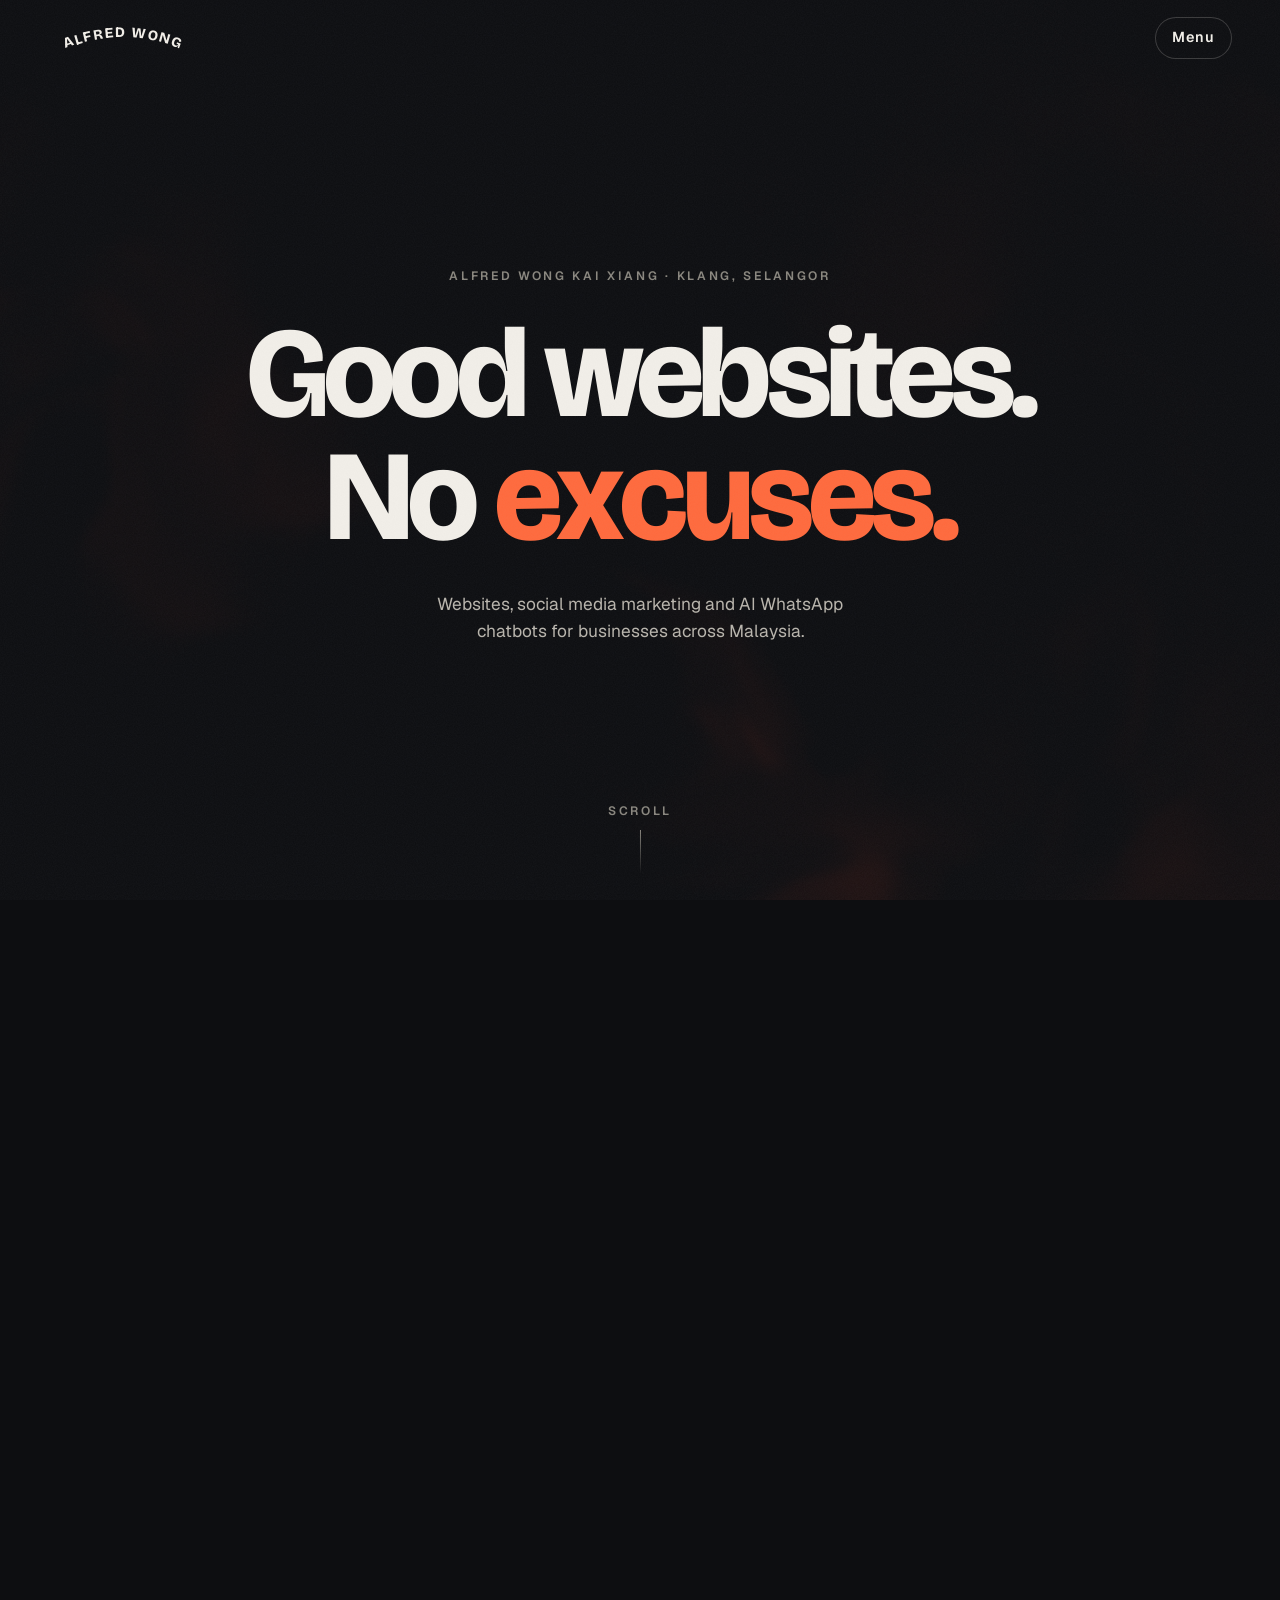
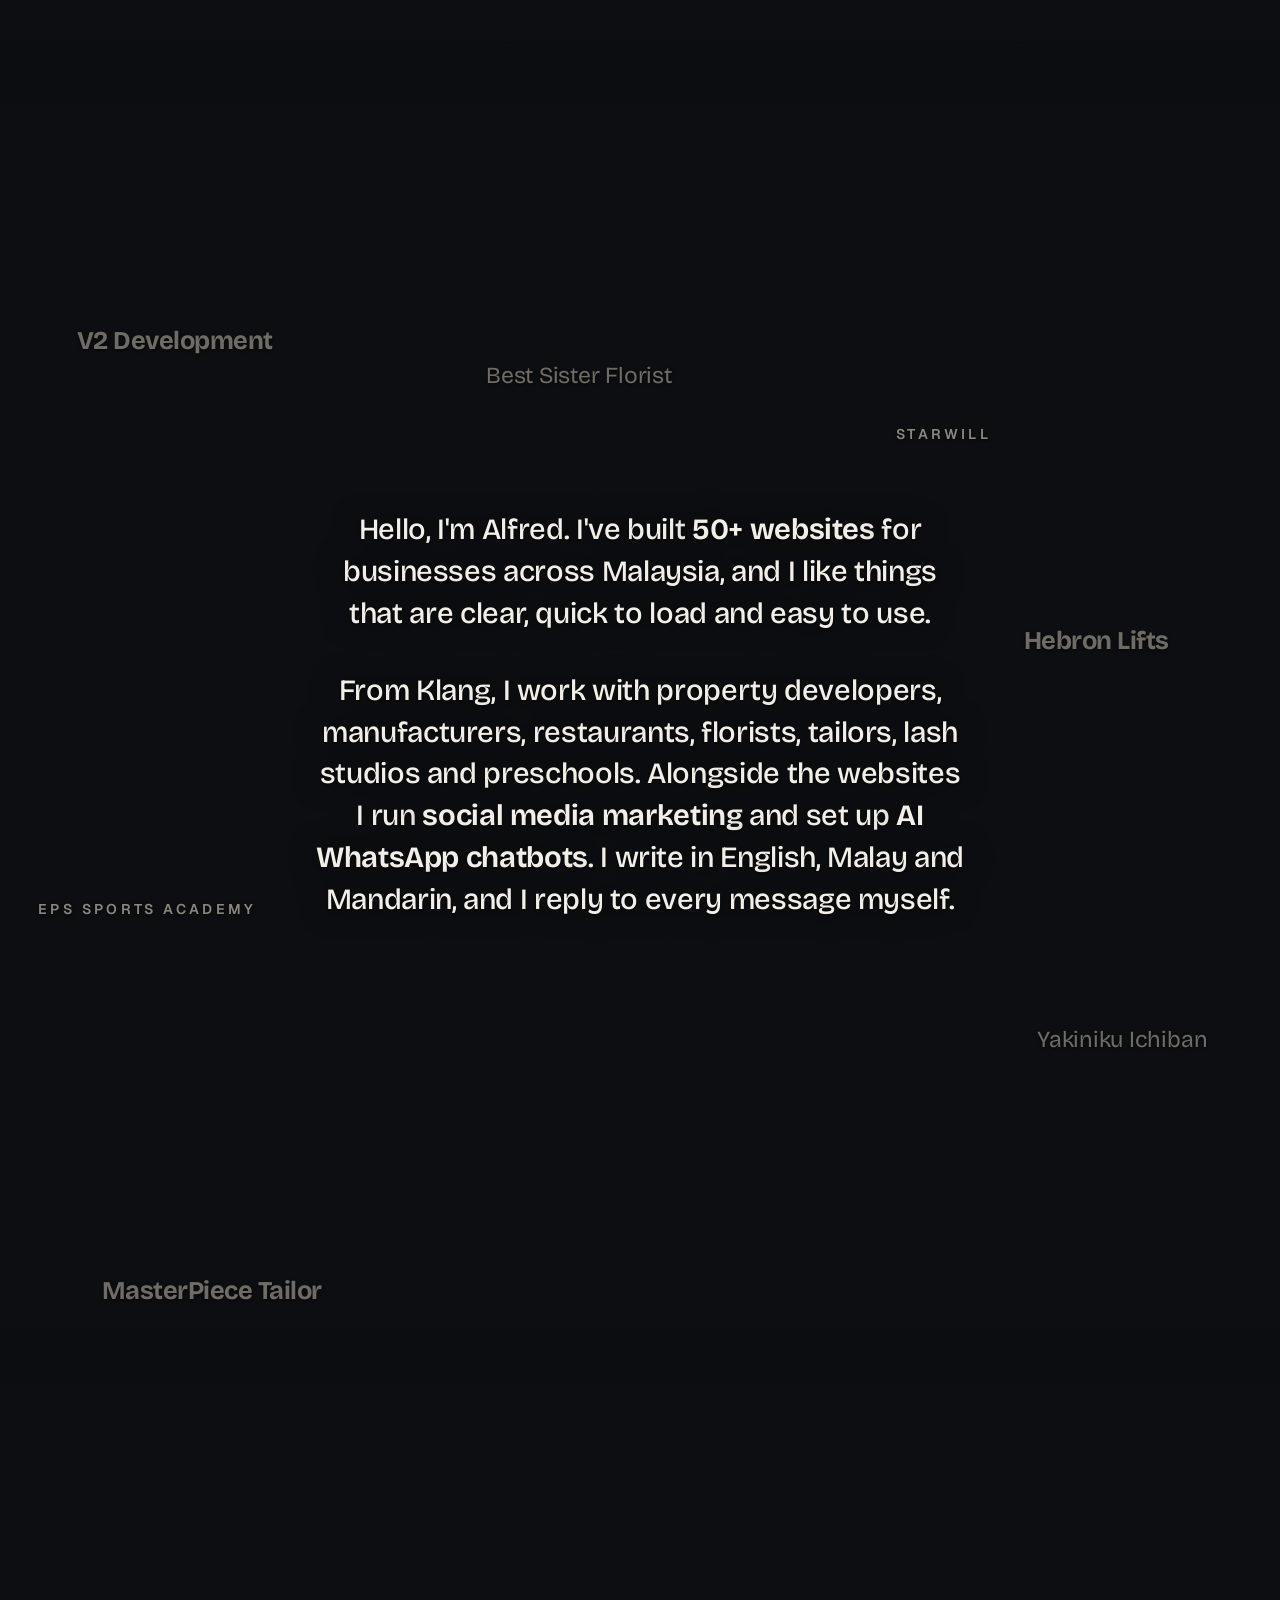
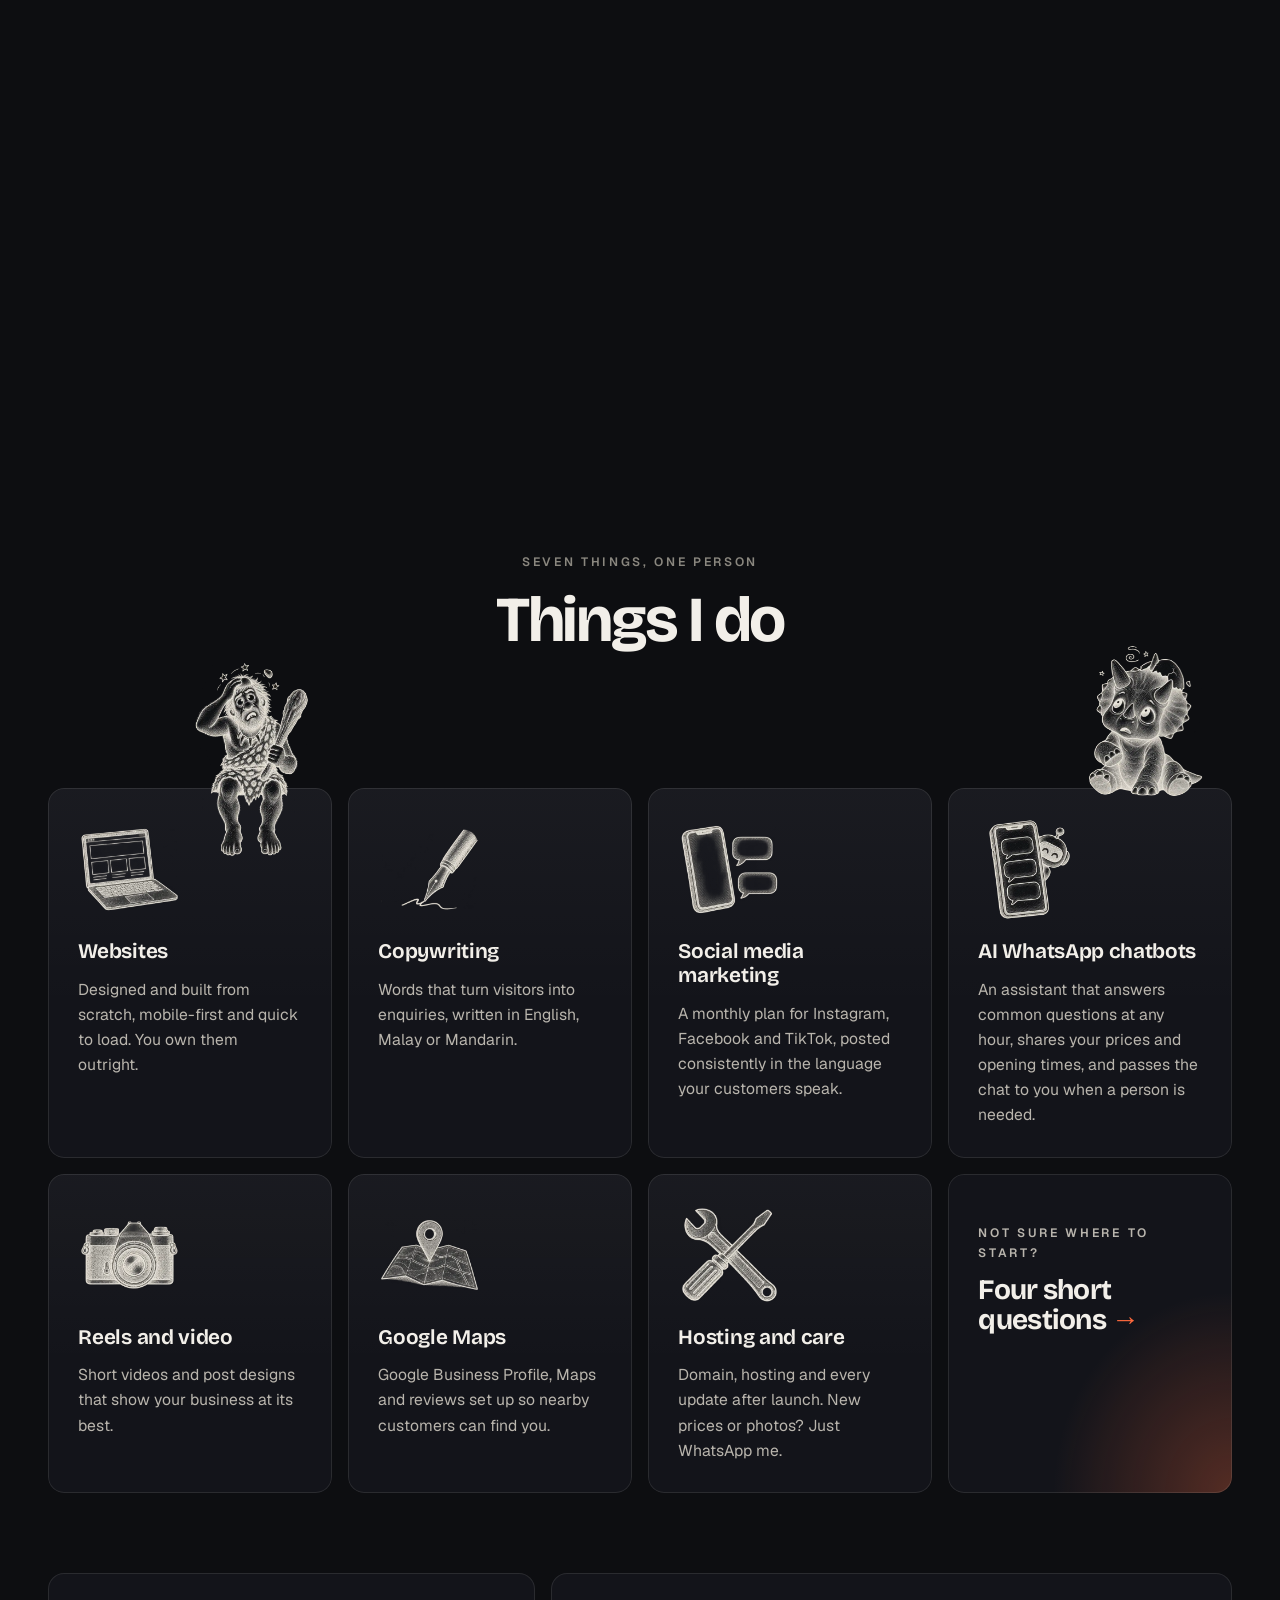
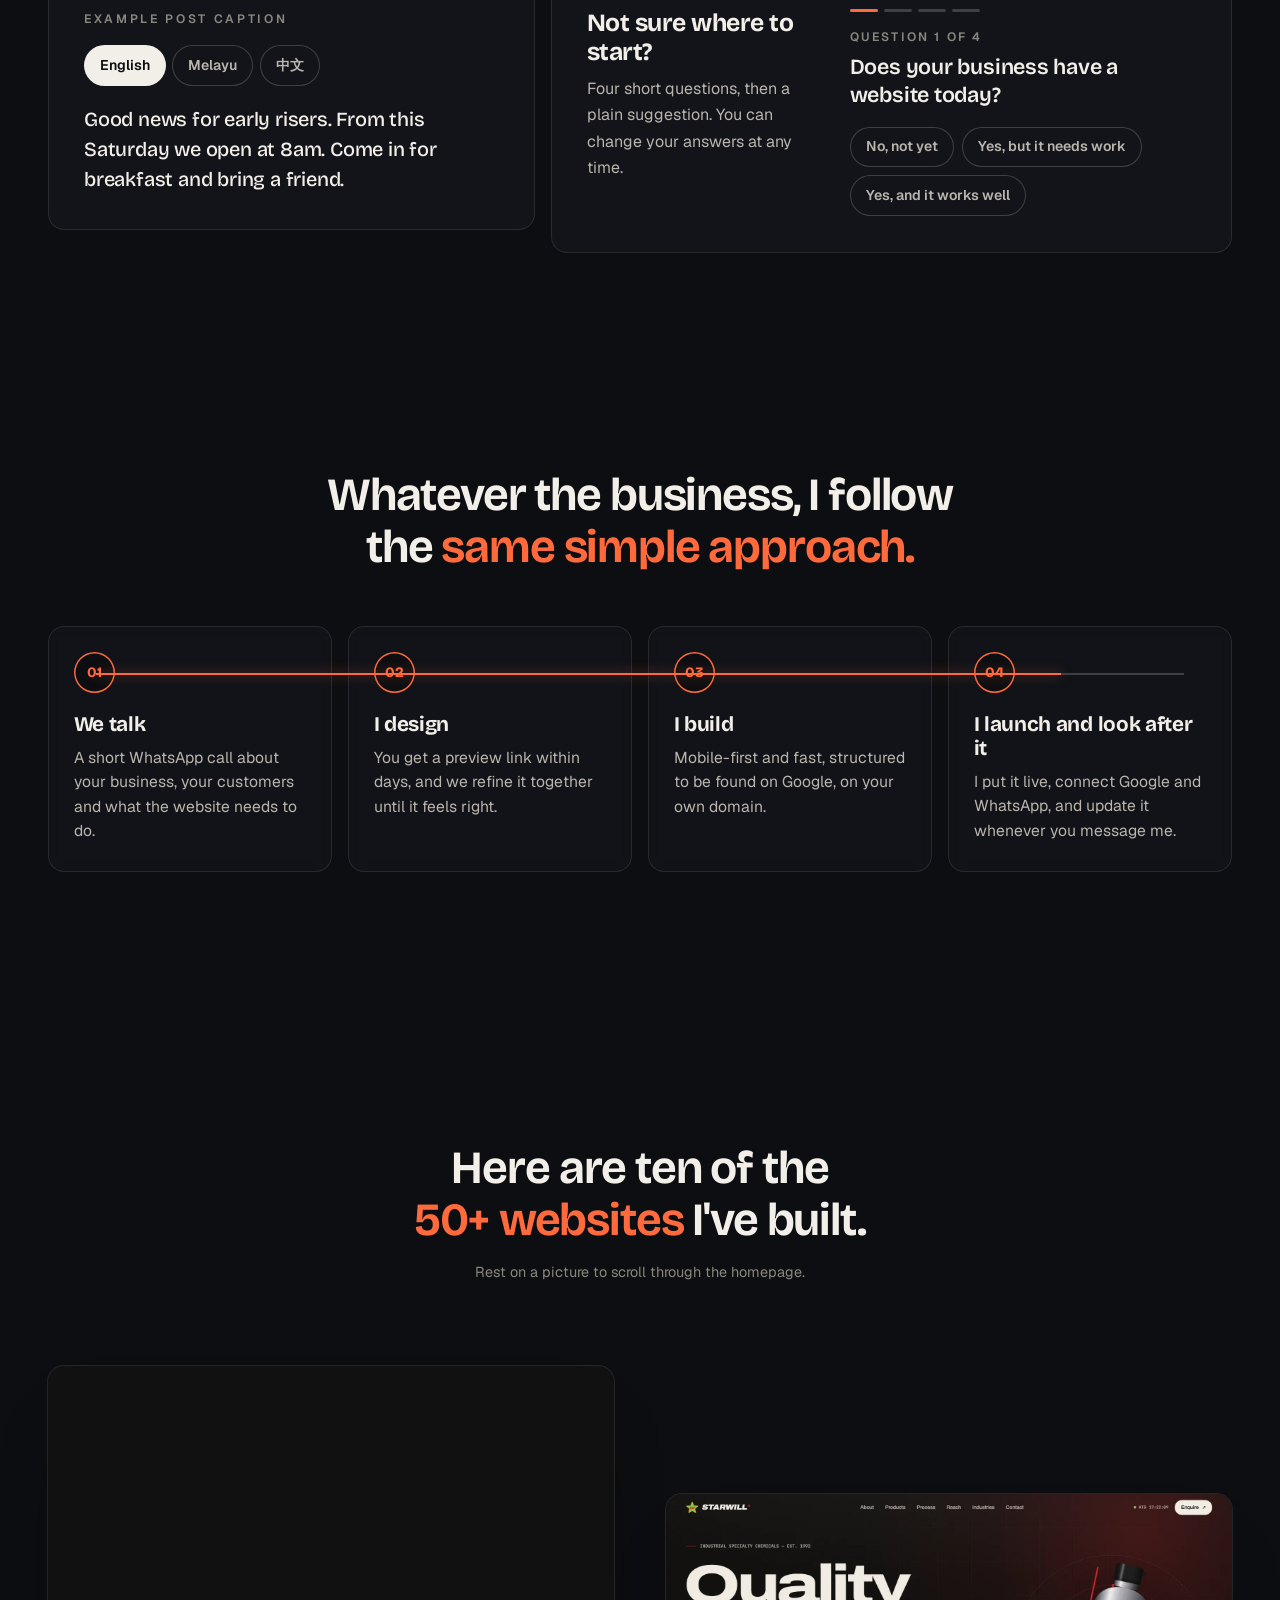
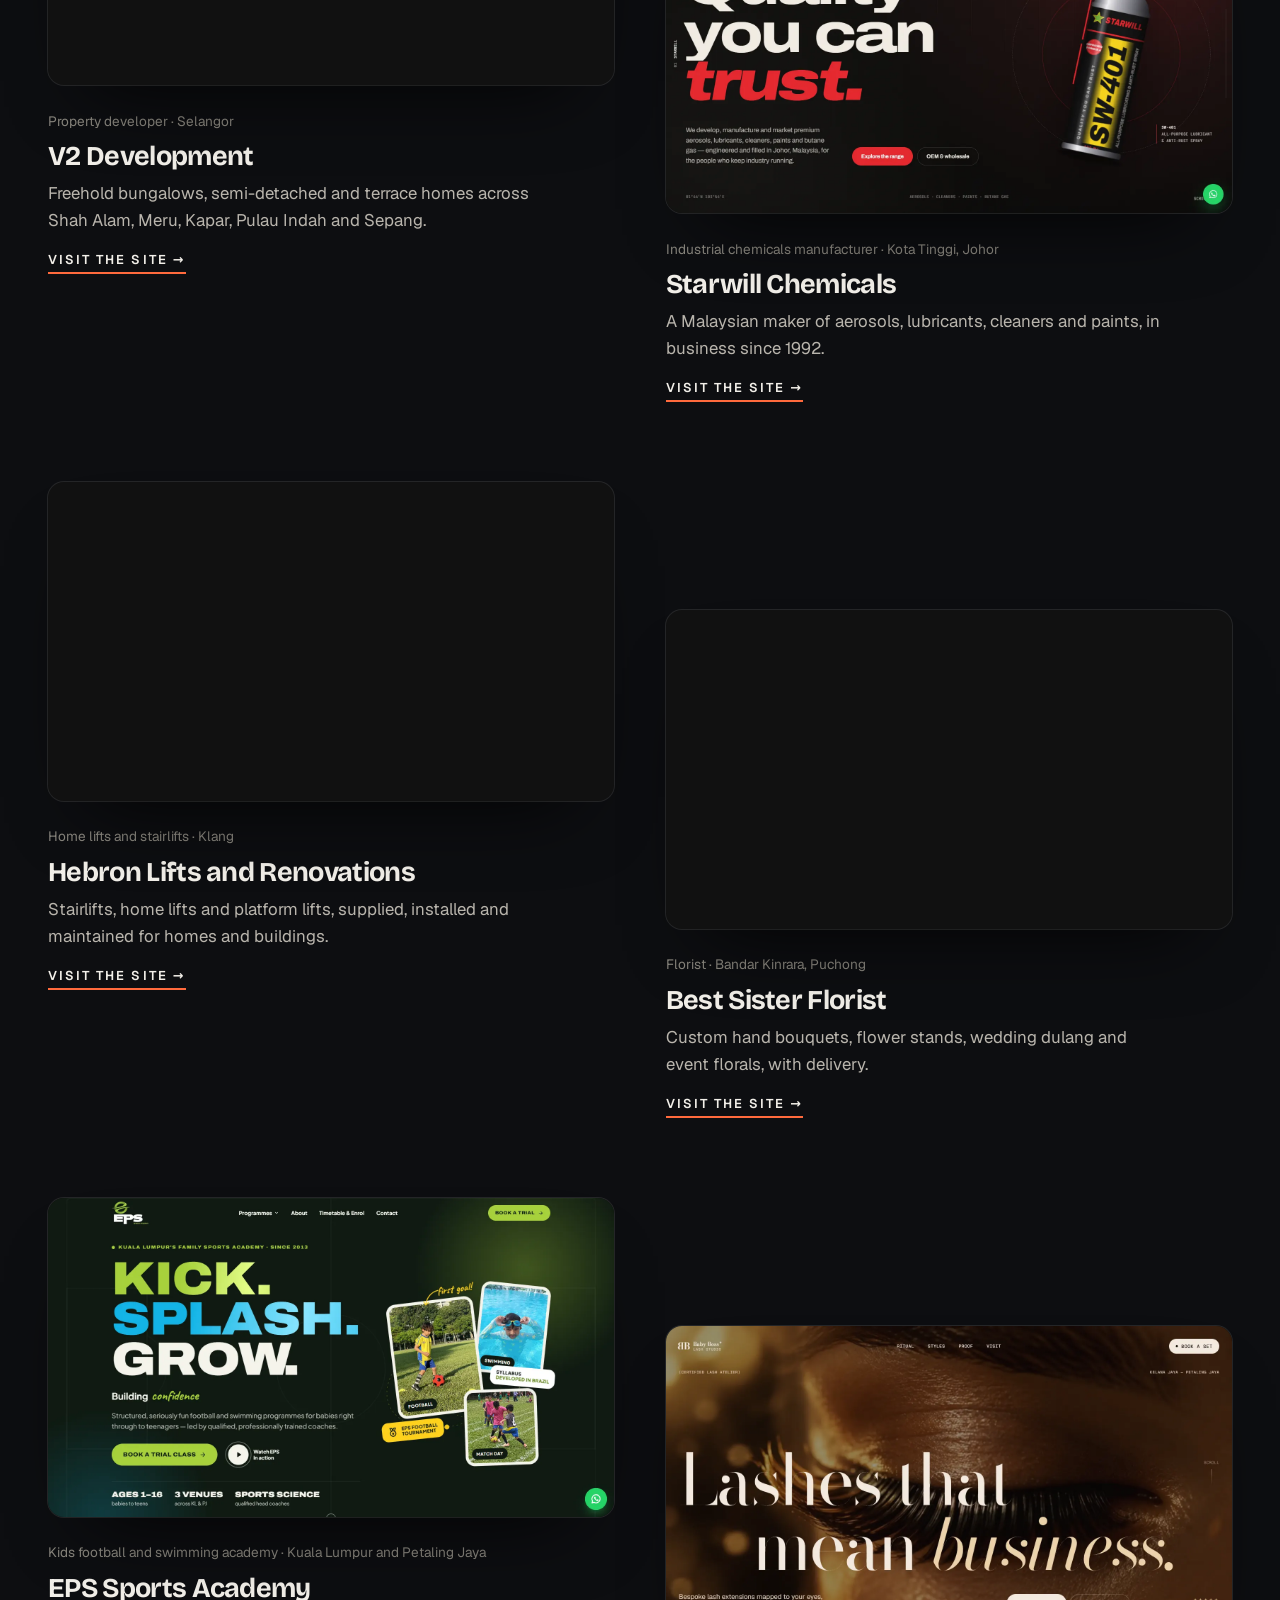
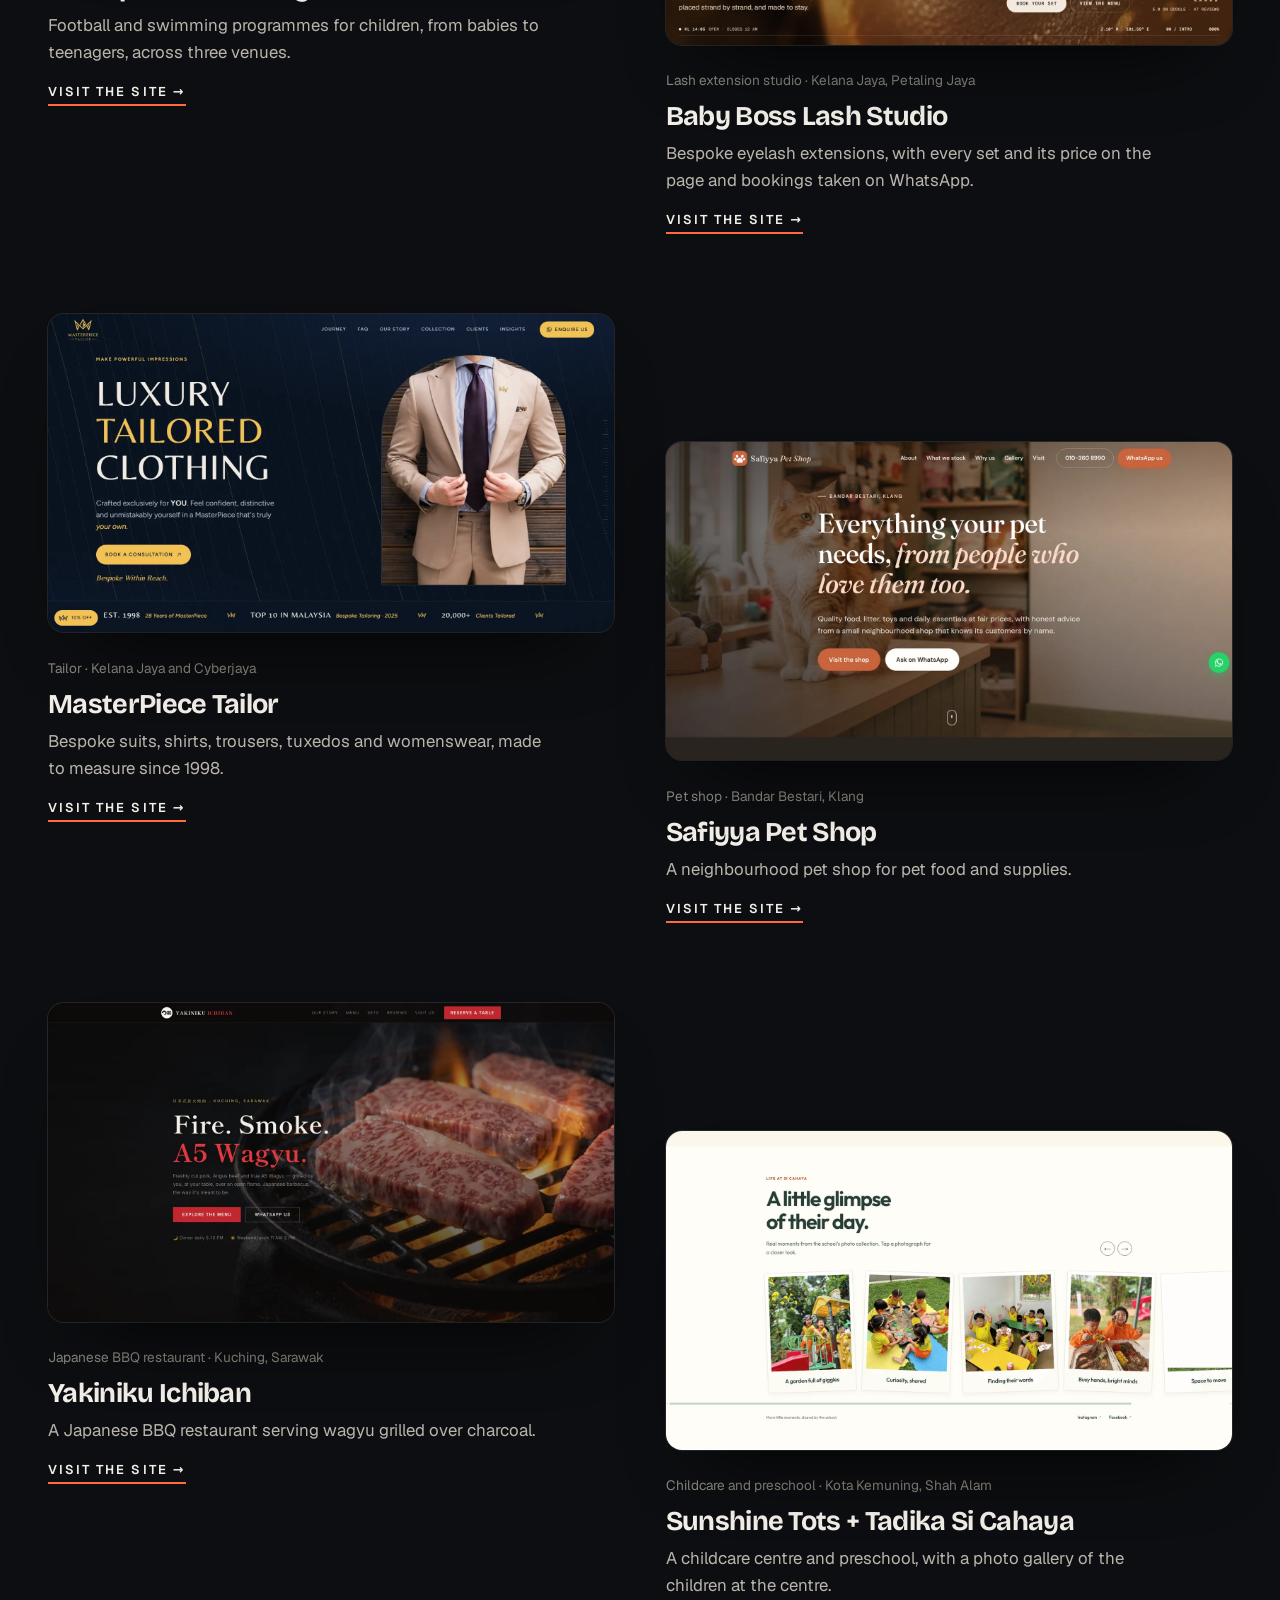
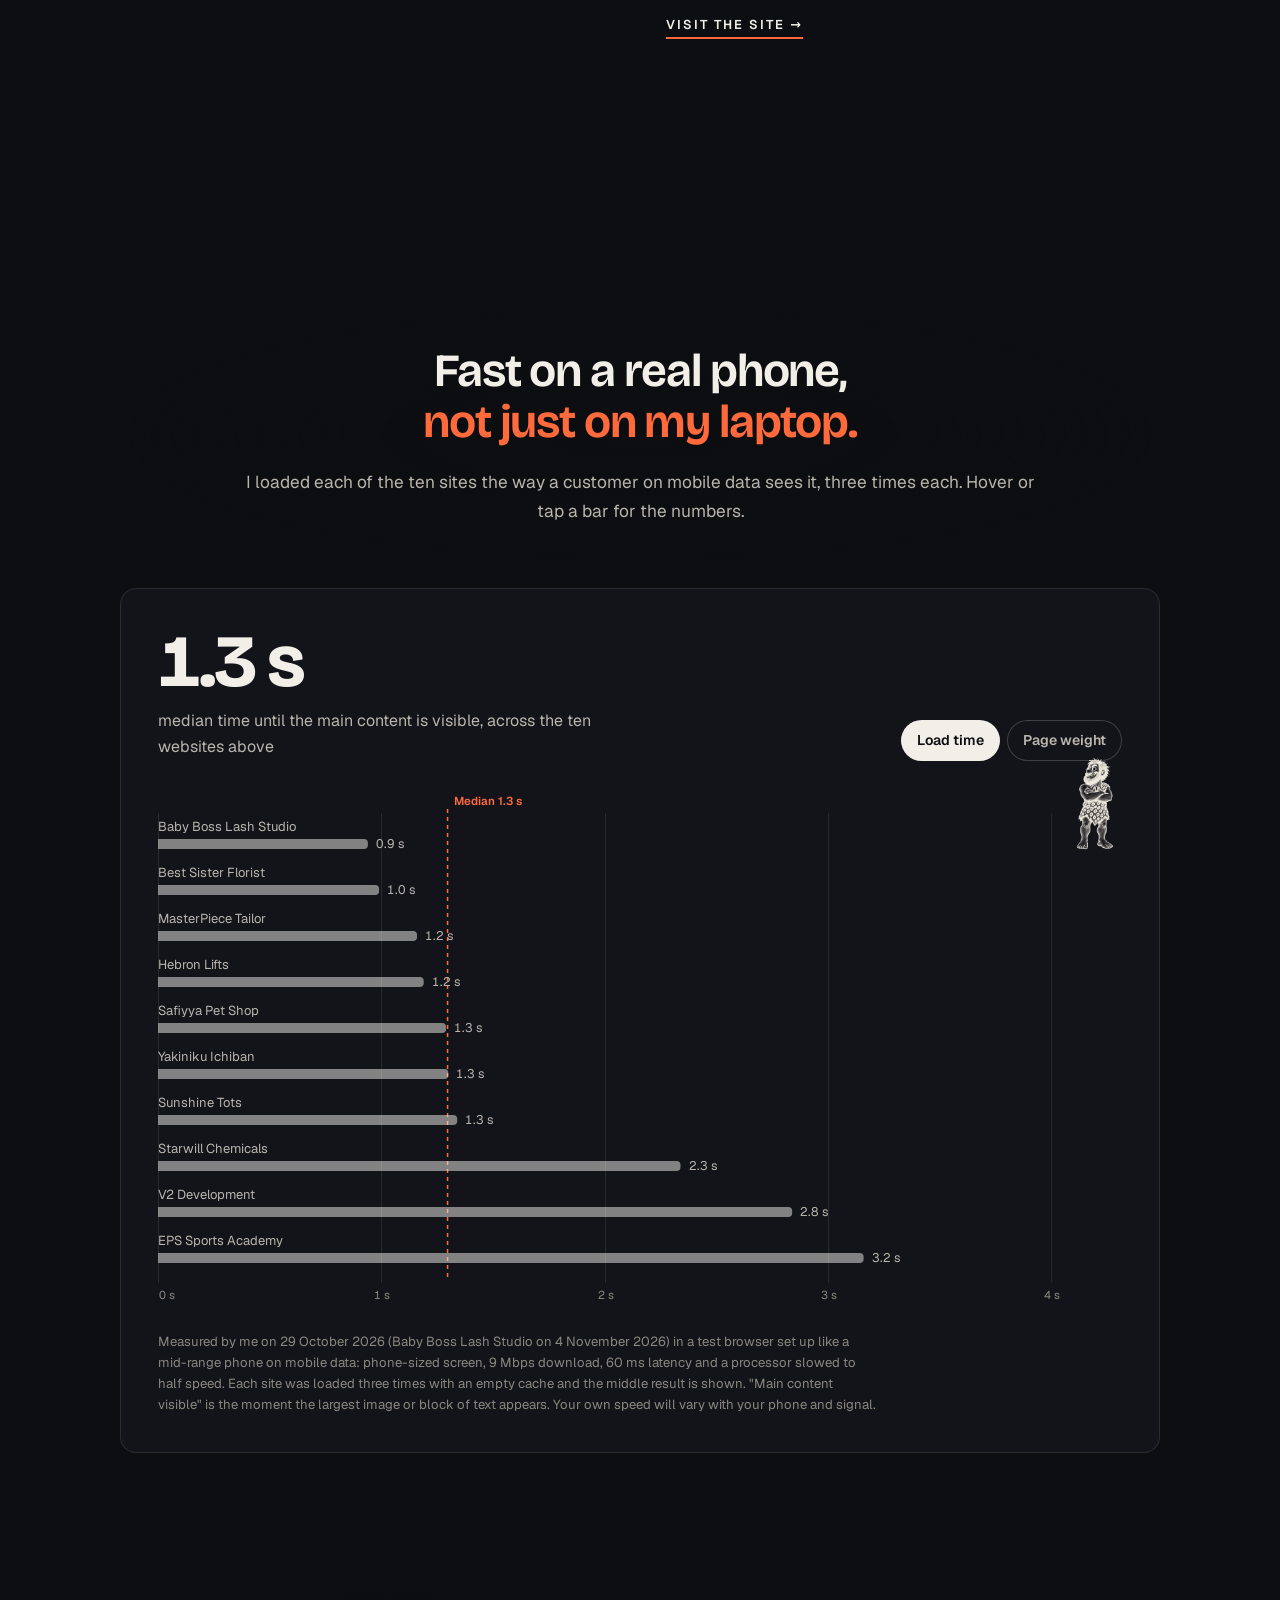
==== commit a36c9301: "See-through T-rex mouth, and films that play on any host - The inside of the T-rex's open mouth is n" ====
--- a/index.html
+++ b/index.html
@@ -115,8 +115,8 @@
           <p class="hero__by">Websites, social media marketing and AI WhatsApp chatbots for businesses across Malaysia.</p>
           <div class="rex" data-rex aria-hidden="true">
             <div class="rex__bob">
-              <img data-frame="open" fetchpriority="low" data-src="rex-open-4.webp" data-srcset="rex-open-4-s.webp 800w, rex-open-4.webp 1280w" sizes="(max-width: 700px) 190vw, 90vw" width="1280" height="1024" alt="" decoding="async">
-              <img data-frame="half" fetchpriority="low" data-src="rex-half-4.webp" data-srcset="rex-half-4-s.webp 800w, rex-half-4.webp 1280w" sizes="(max-width: 700px) 190vw, 90vw" width="1280" height="1024" alt="" decoding="async">
+              <img data-frame="open" fetchpriority="low" data-src="rex-open-5.webp" data-srcset="rex-open-5-s.webp 800w, rex-open-5.webp 1280w" sizes="(max-width: 700px) 190vw, 90vw" width="1280" height="1024" alt="" decoding="async">
+              <img data-frame="half" fetchpriority="low" data-src="rex-half-5.webp" data-srcset="rex-half-5-s.webp 800w, rex-half-5.webp 1280w" sizes="(max-width: 700px) 190vw, 90vw" width="1280" height="1024" alt="" decoding="async">
               <img data-frame="bite" fetchpriority="low" data-src="rex-bite.webp" data-srcset="rex-bite-s.webp 800w, rex-bite.webp 1280w" sizes="(max-width: 700px) 190vw, 90vw" width="1280" height="1024" alt="" decoding="async">
             </div>
           </div>
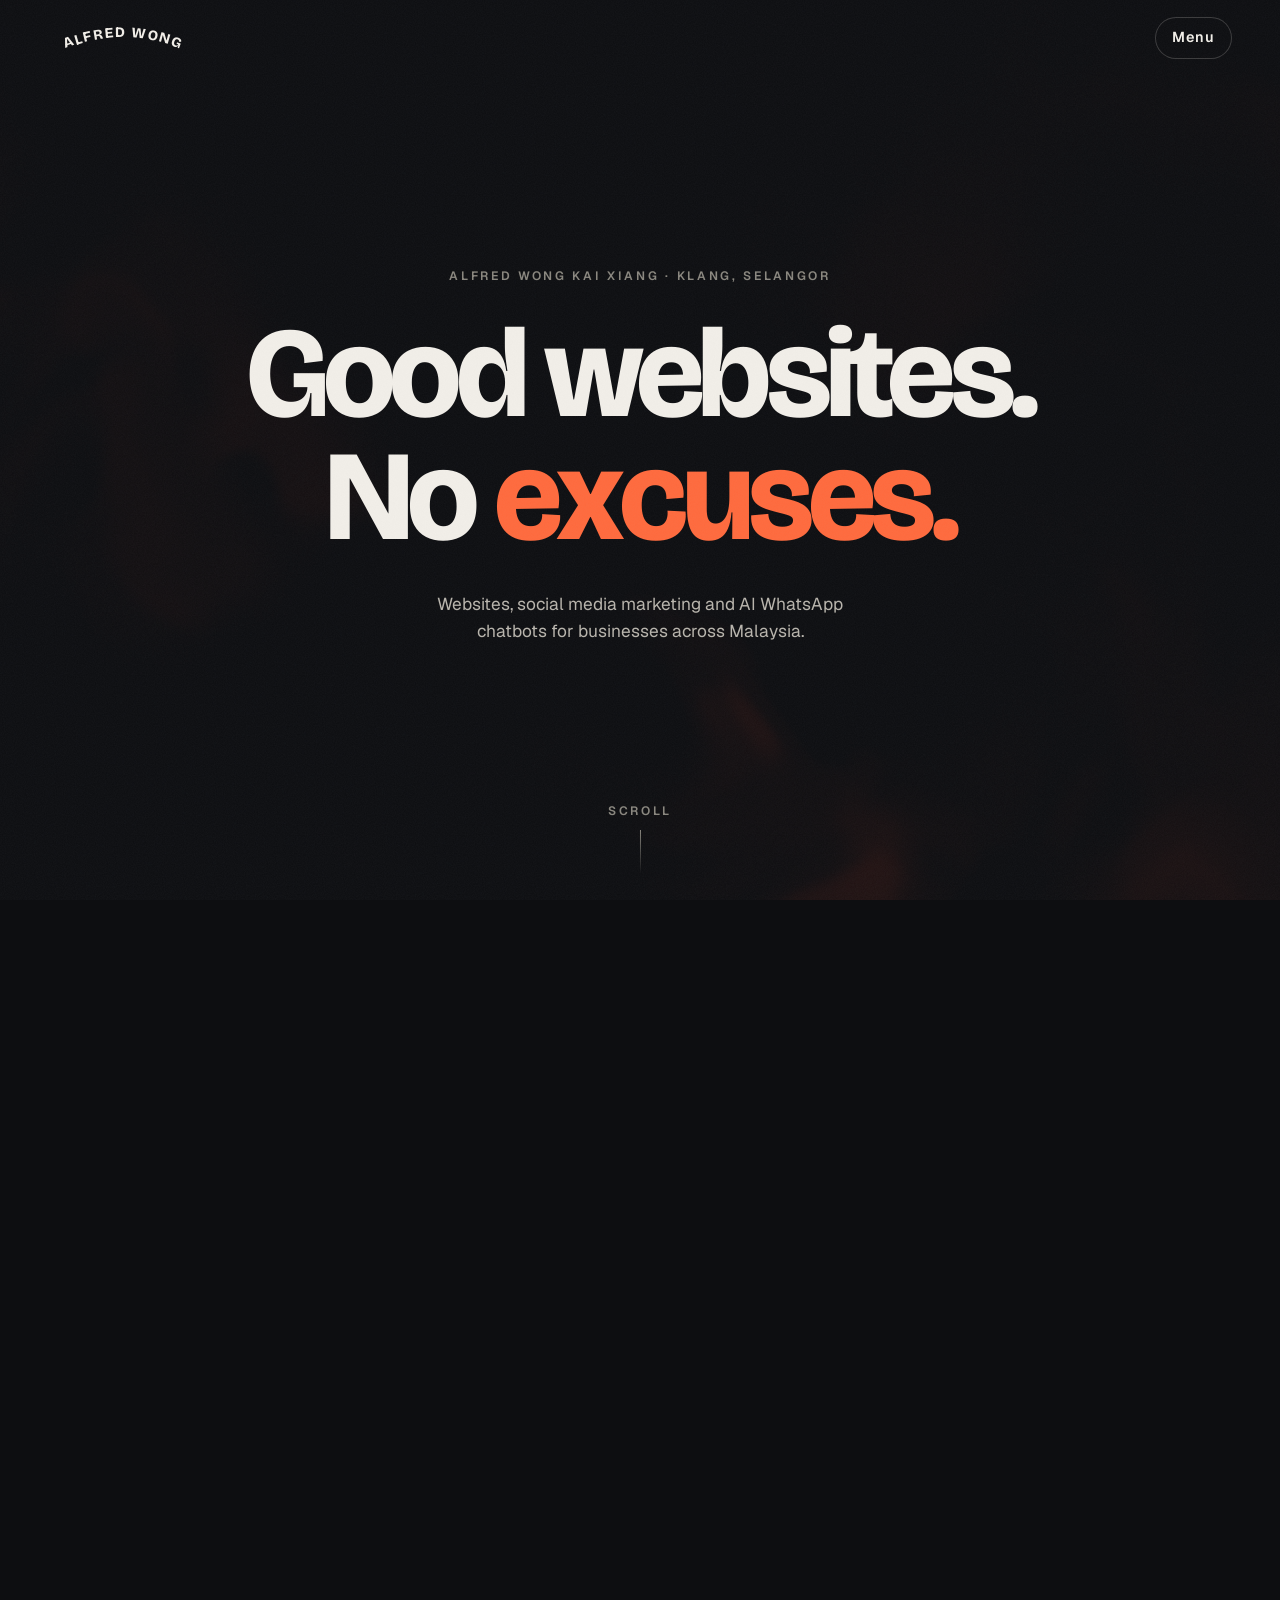
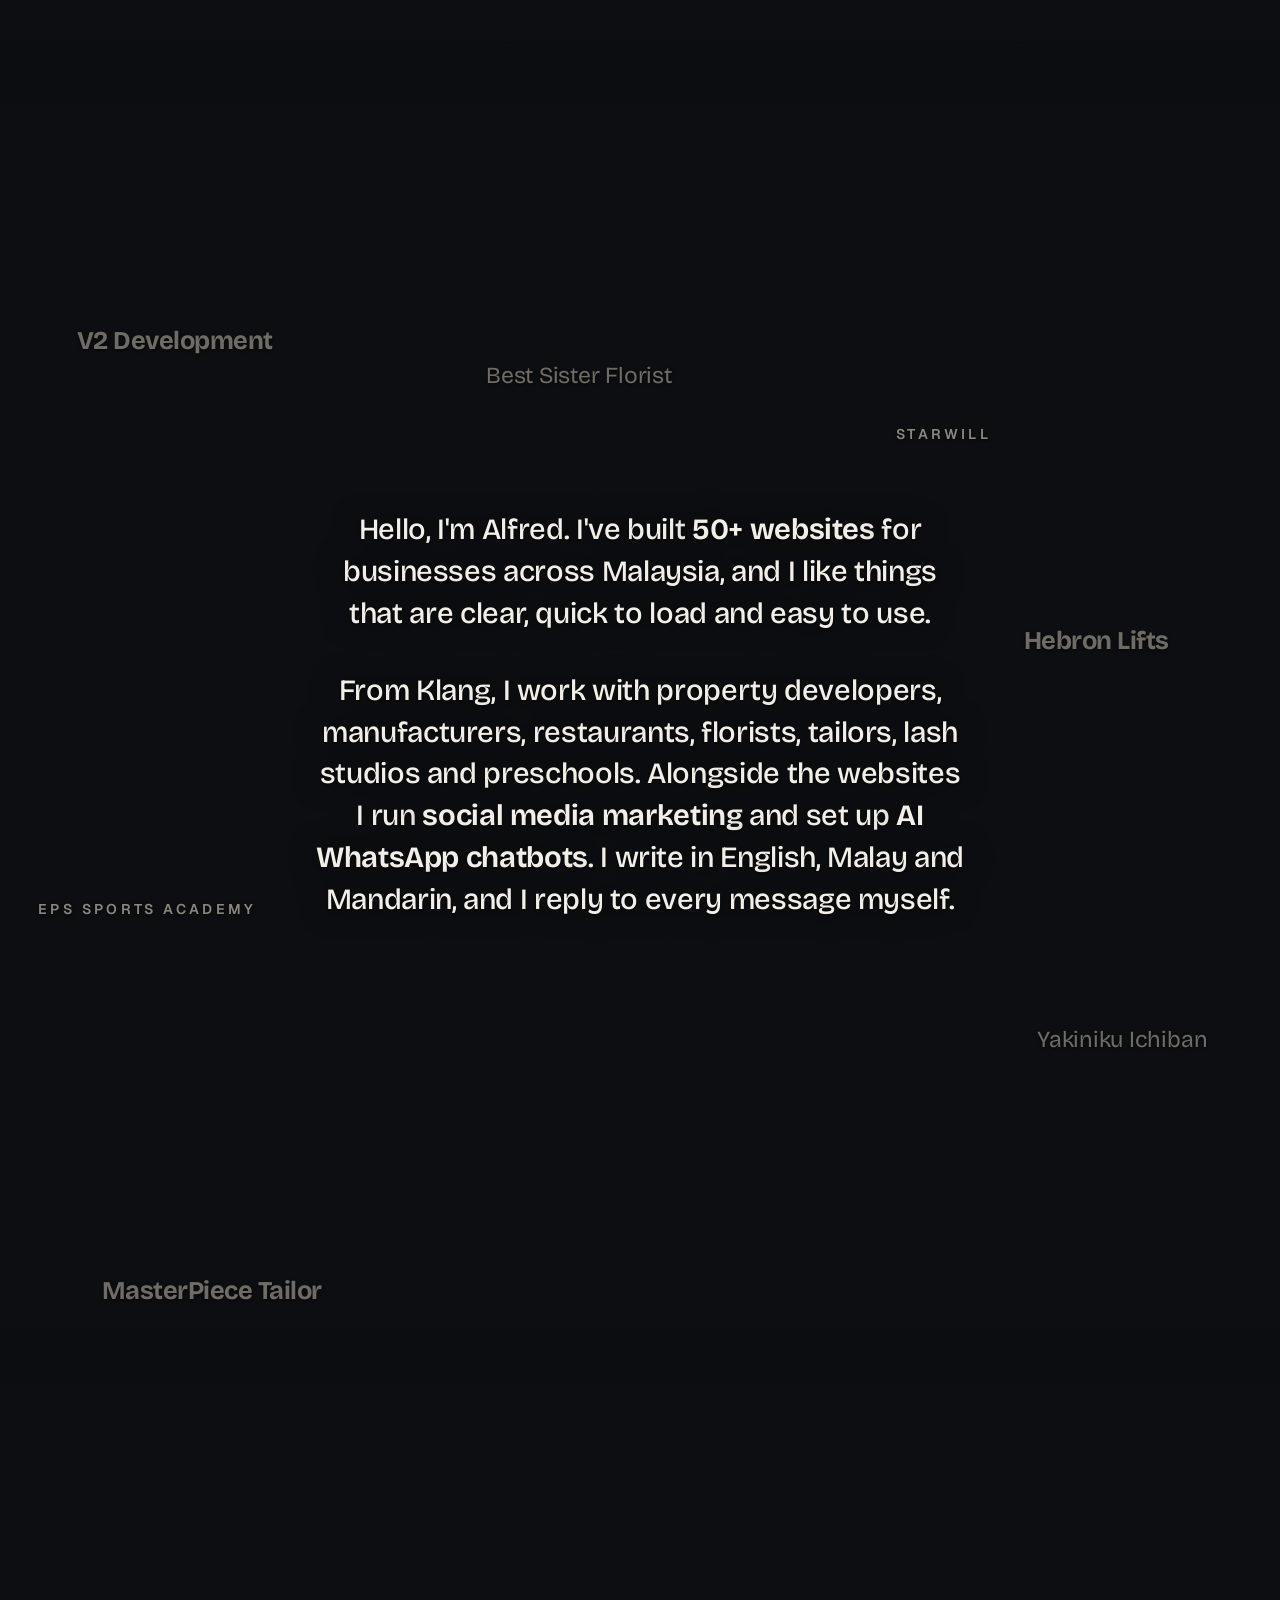
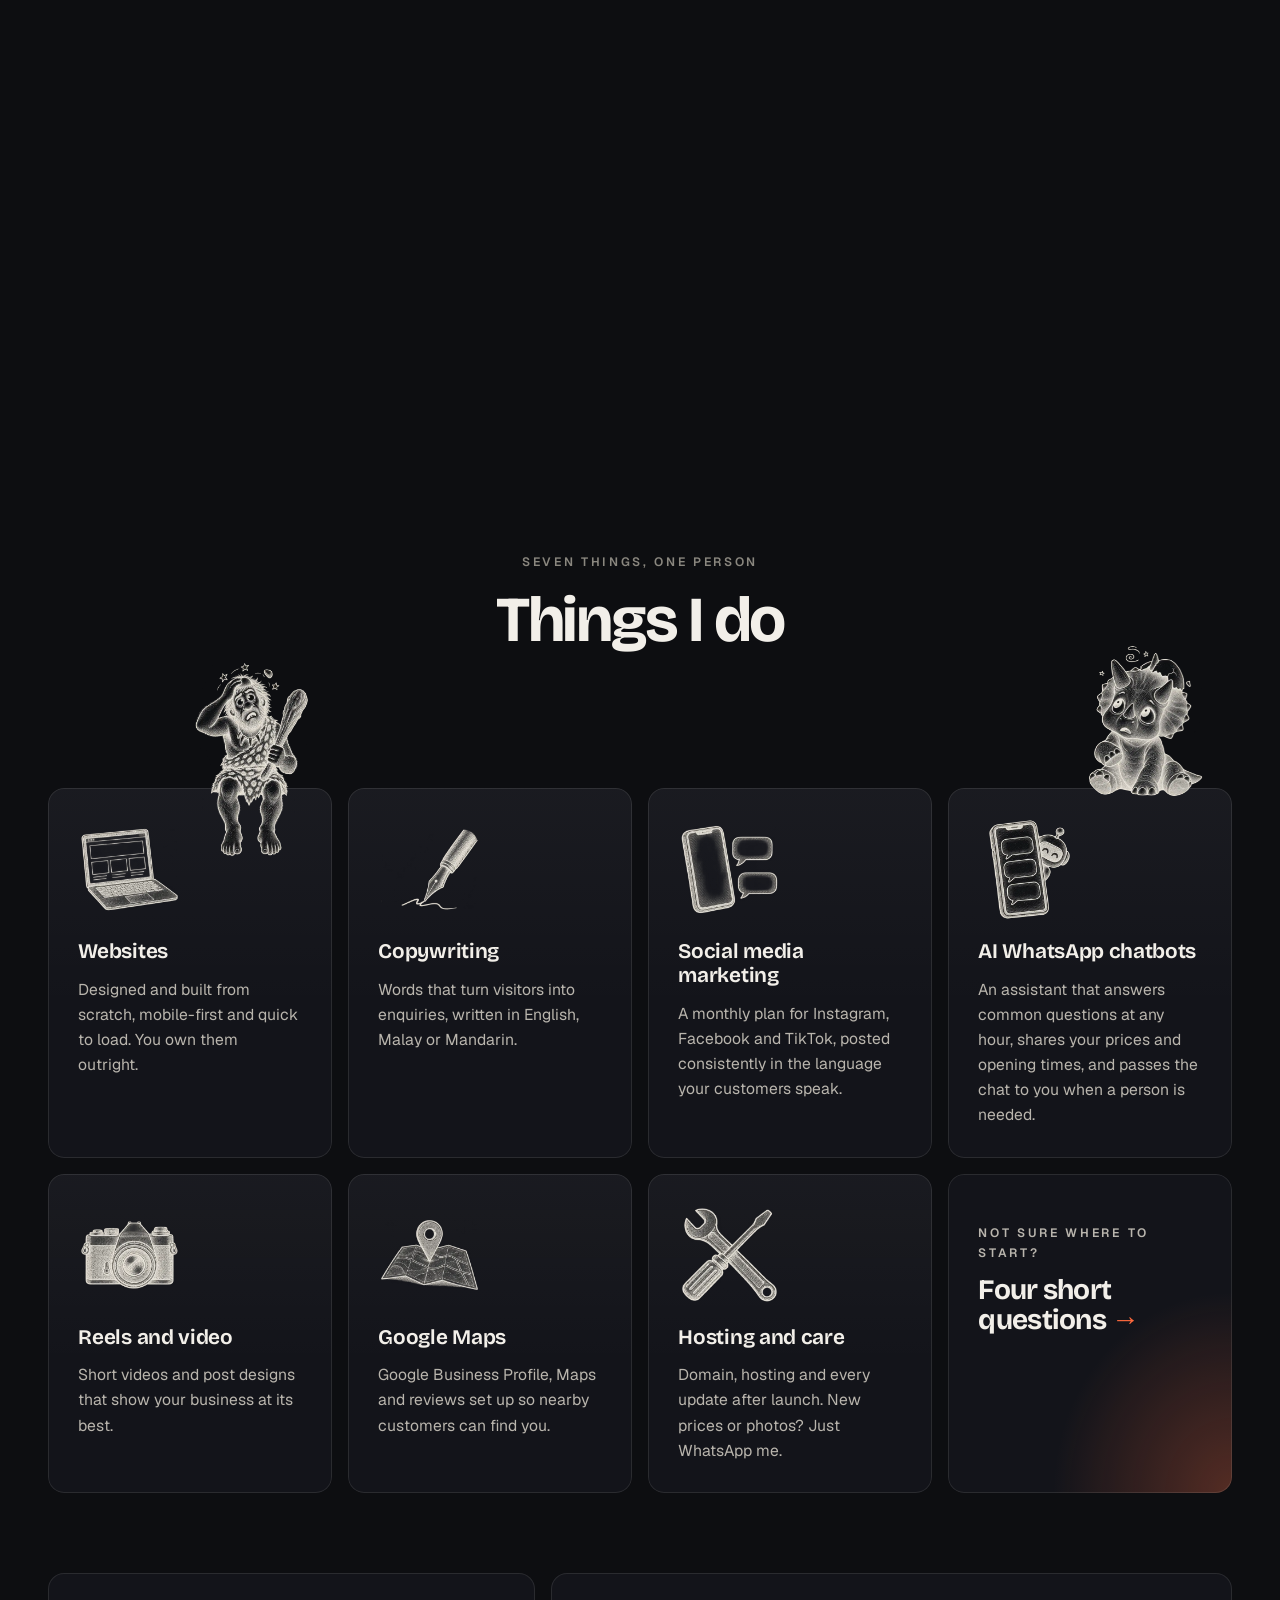
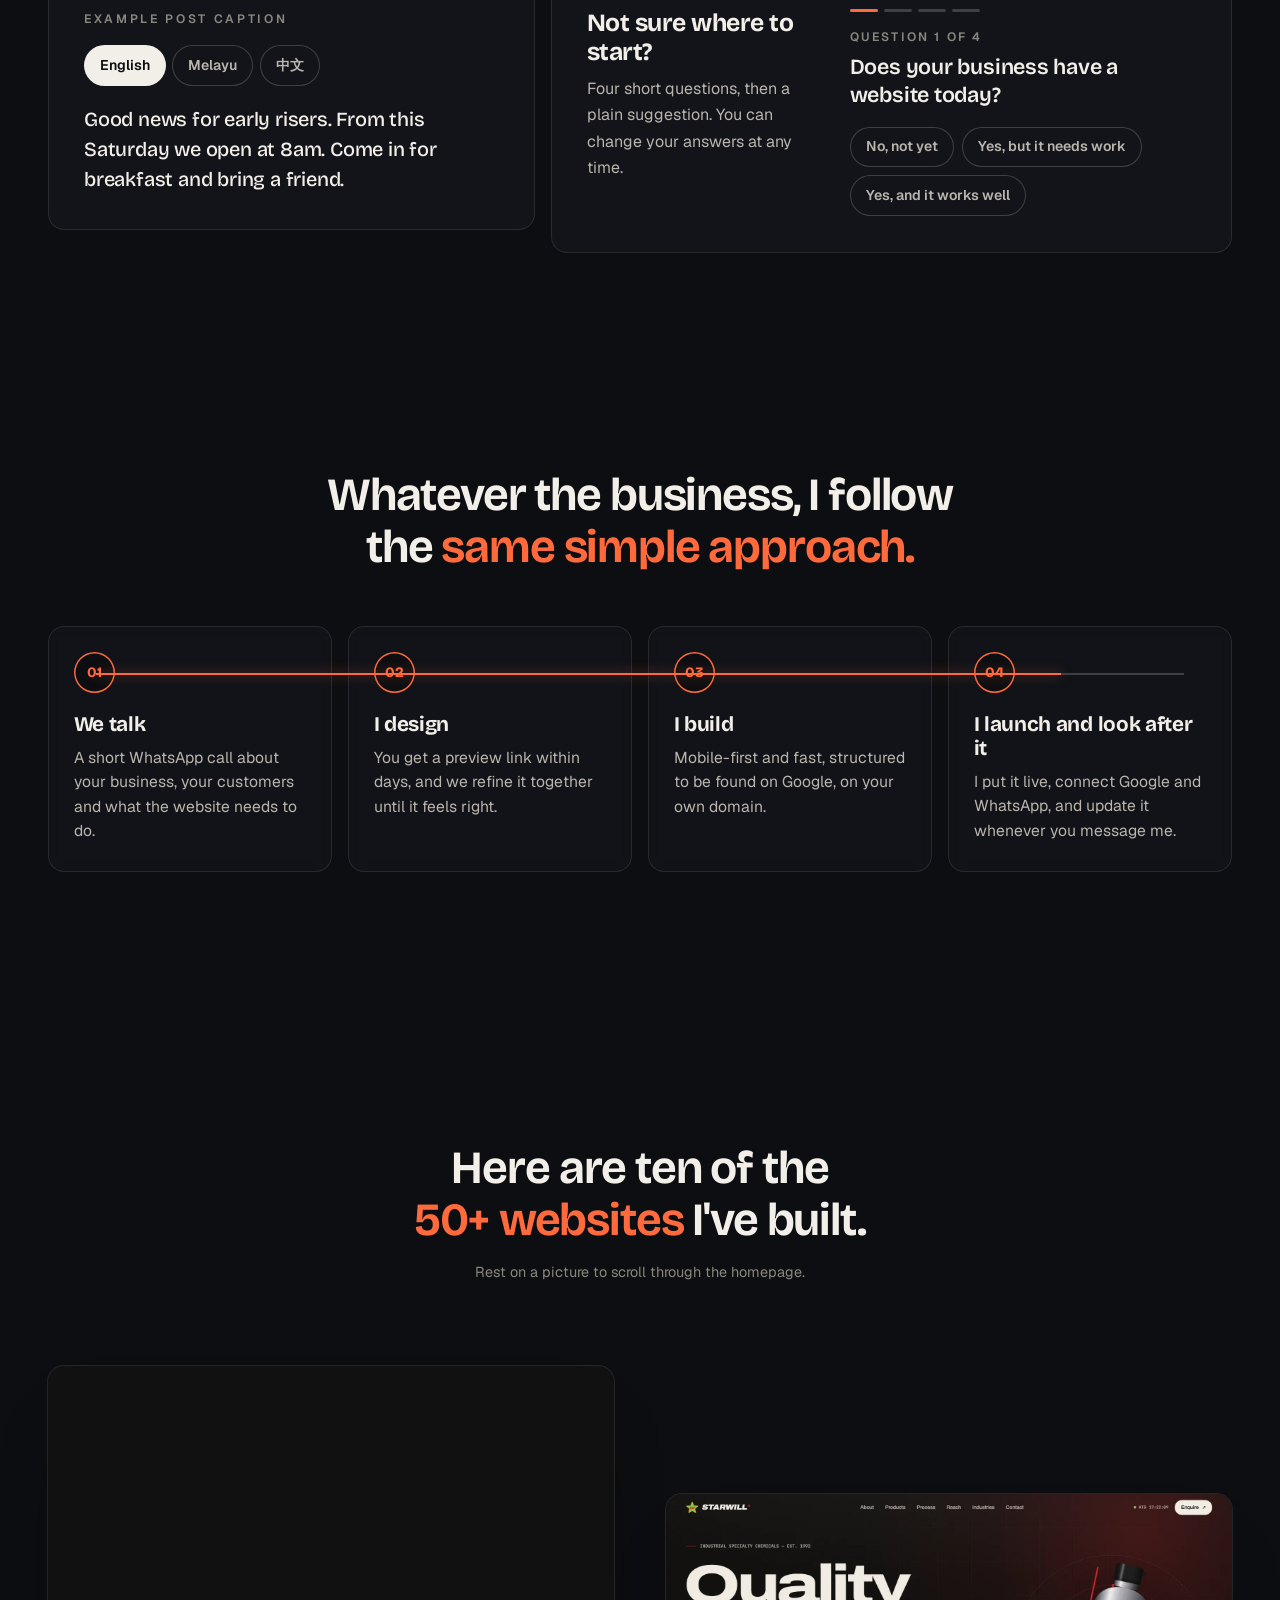
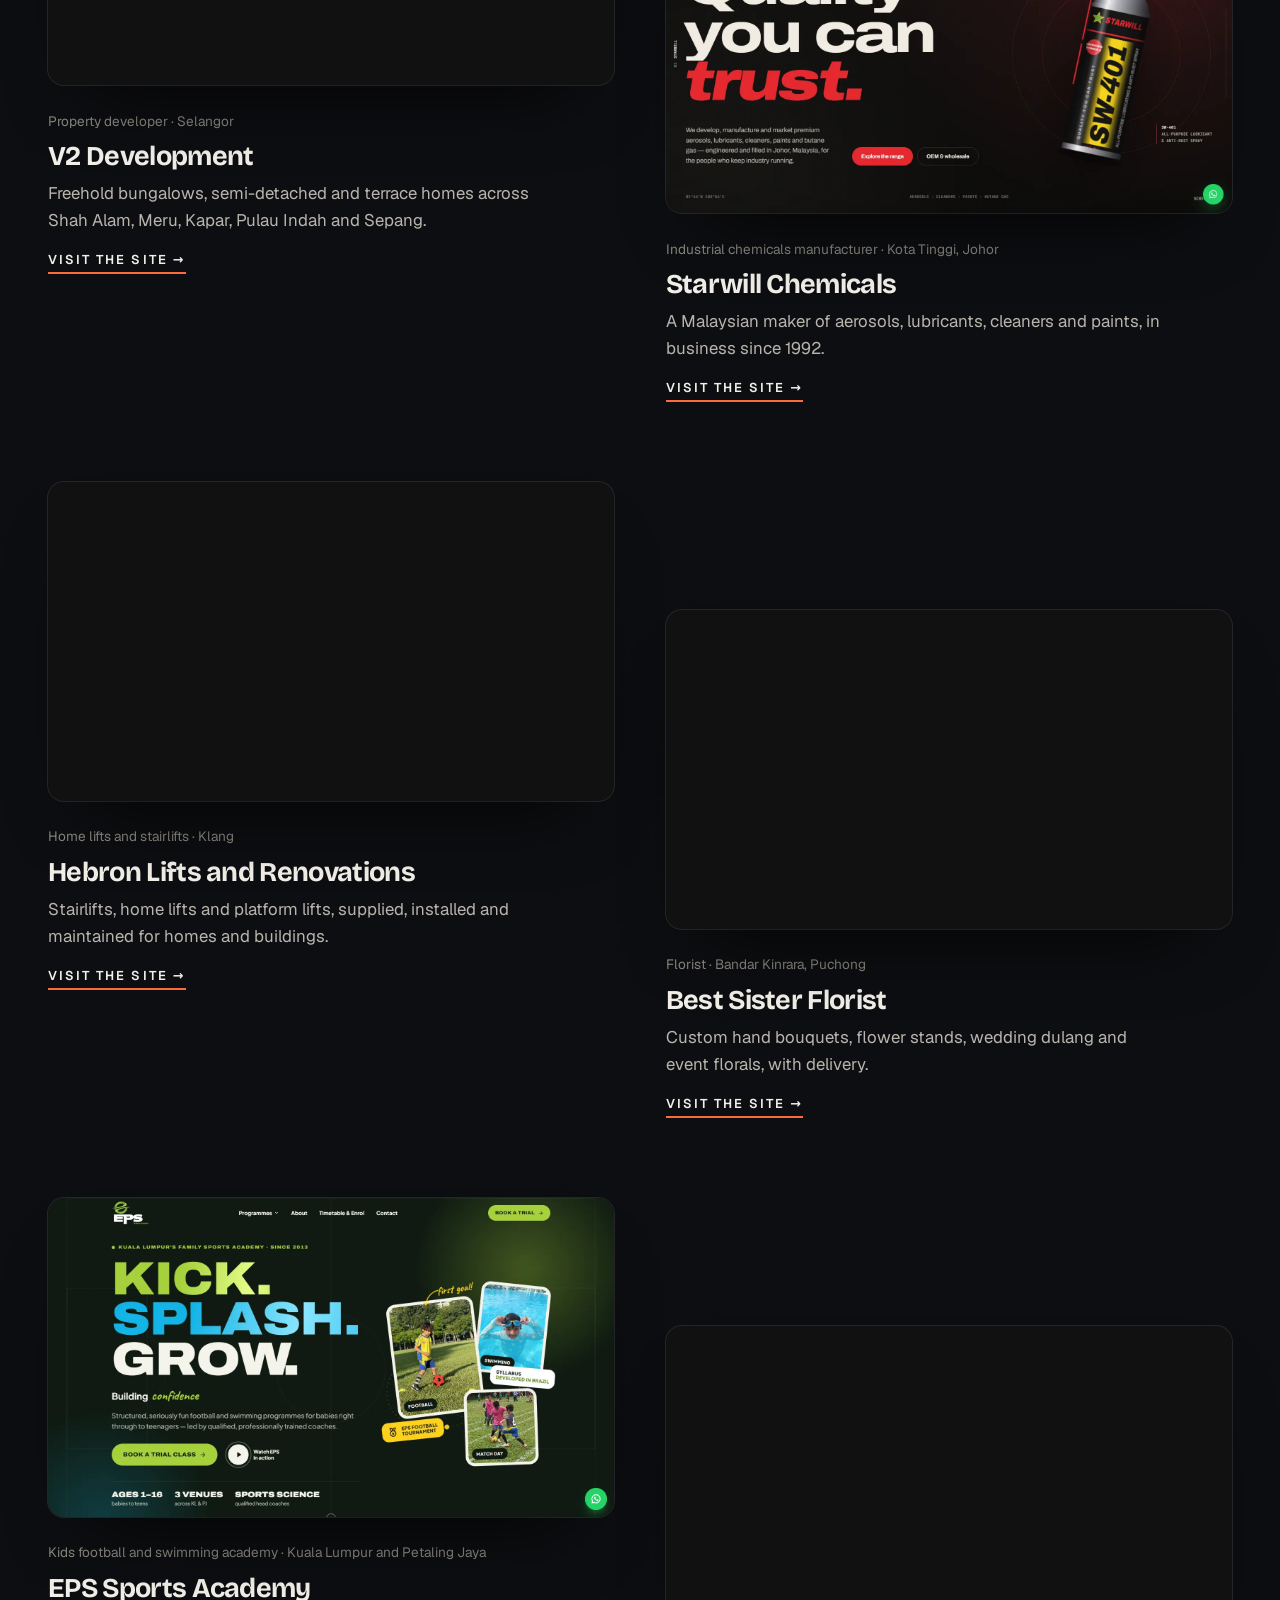
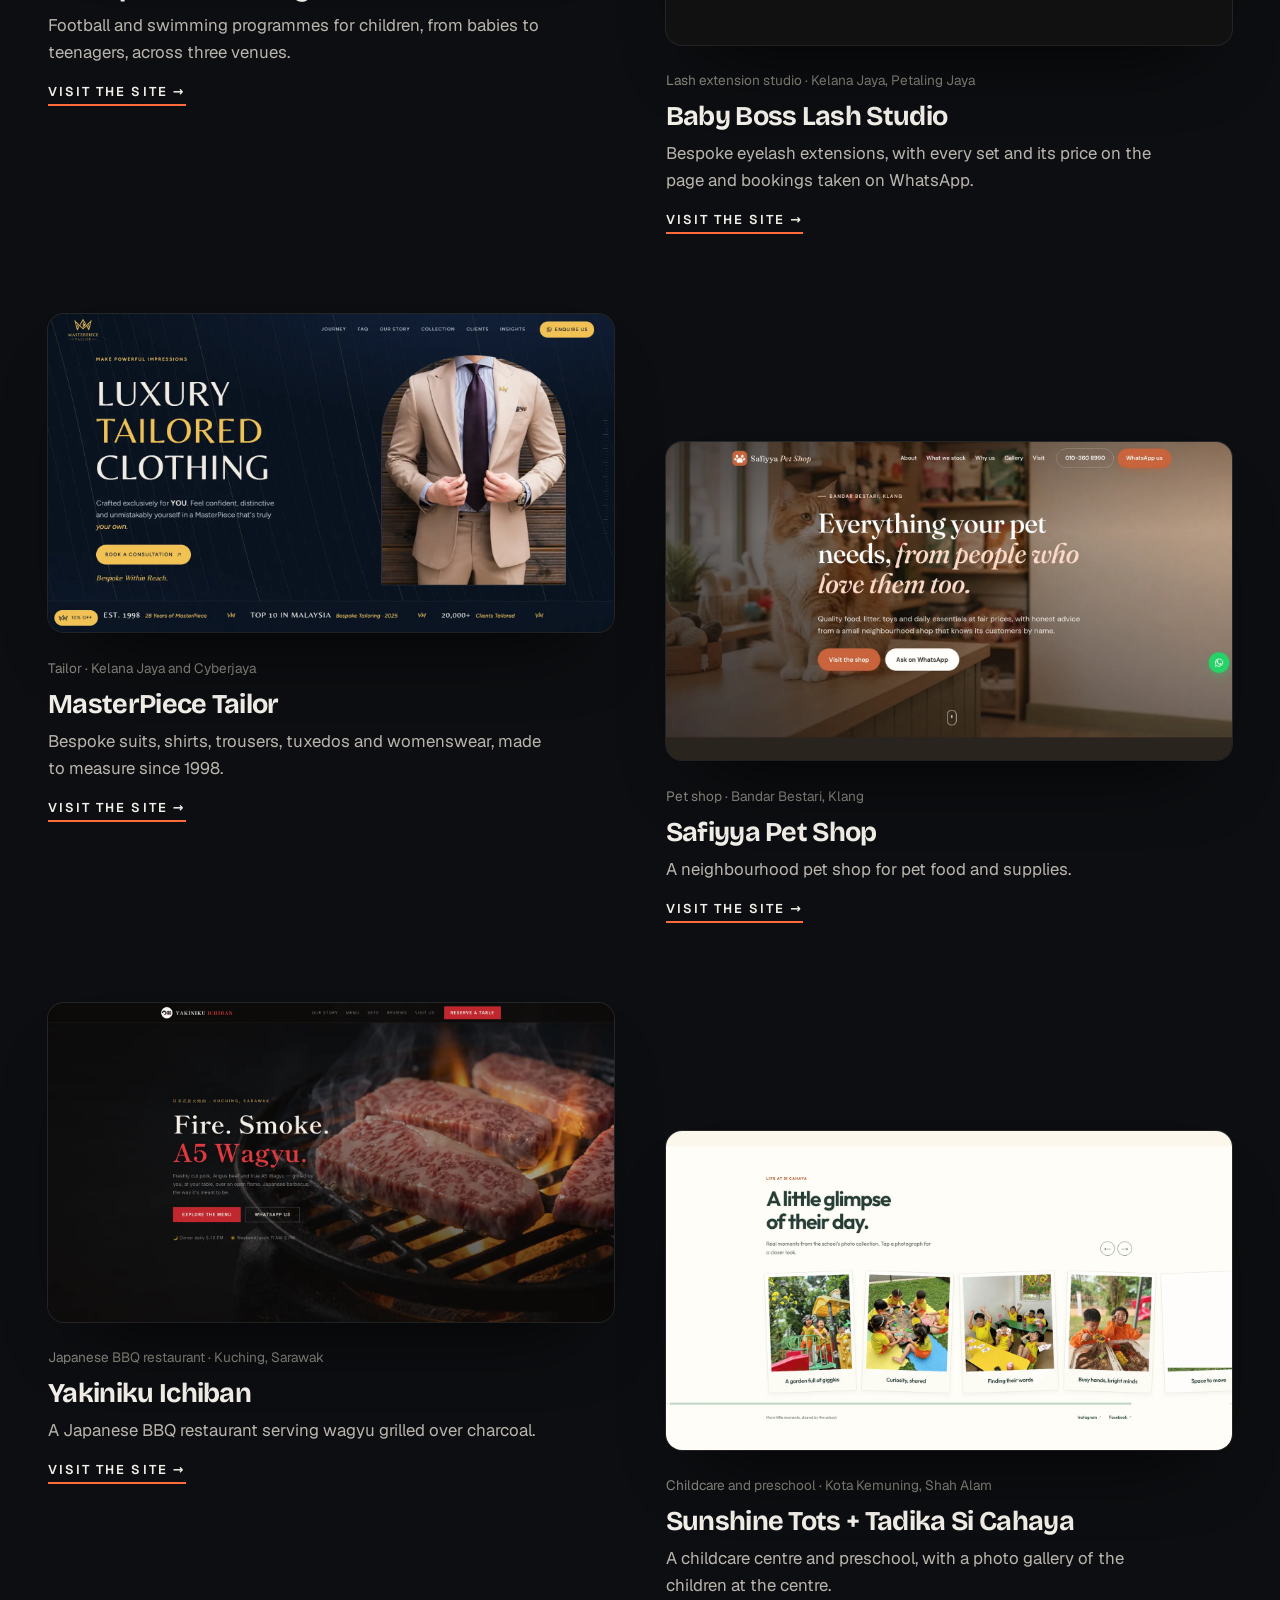
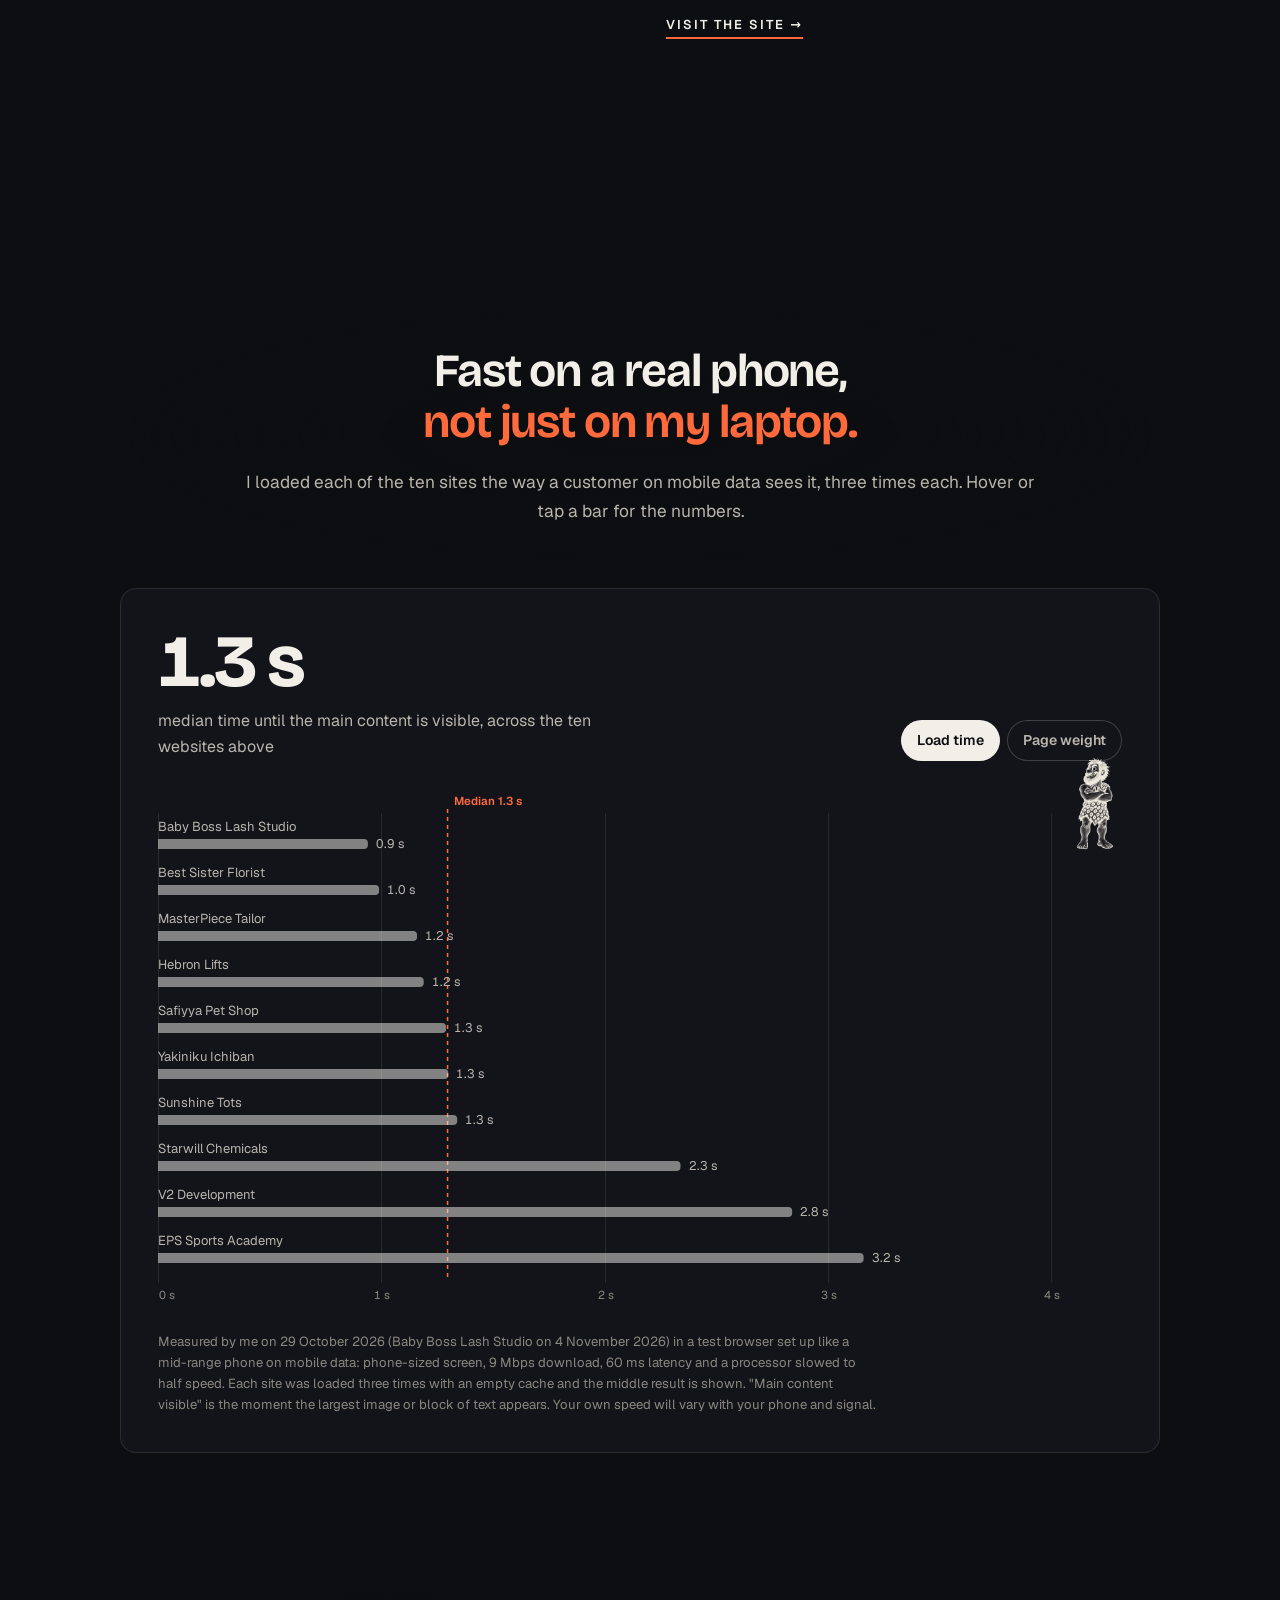
==== commit a07353e4: "T-rex mouth: plain dark inside, nothing in front of the jaws The inside of the open mouth stays dark" ====
--- a/index.html
+++ b/index.html
@@ -115,8 +115,8 @@
           <p class="hero__by">Websites, social media marketing and AI WhatsApp chatbots for businesses across Malaysia.</p>
           <div class="rex" data-rex aria-hidden="true">
             <div class="rex__bob">
-              <img data-frame="open" fetchpriority="low" data-src="rex-open-5.webp" data-srcset="rex-open-5-s.webp 800w, rex-open-5.webp 1280w" sizes="(max-width: 700px) 190vw, 90vw" width="1280" height="1024" alt="" decoding="async">
-              <img data-frame="half" fetchpriority="low" data-src="rex-half-5.webp" data-srcset="rex-half-5-s.webp 800w, rex-half-5.webp 1280w" sizes="(max-width: 700px) 190vw, 90vw" width="1280" height="1024" alt="" decoding="async">
+              <img data-frame="open" fetchpriority="low" data-src="rex-open-6.webp" data-srcset="rex-open-6-s.webp 800w, rex-open-6.webp 1280w" sizes="(max-width: 700px) 190vw, 90vw" width="1280" height="1024" alt="" decoding="async">
+              <img data-frame="half" fetchpriority="low" data-src="rex-half-6.webp" data-srcset="rex-half-6-s.webp 800w, rex-half-6.webp 1280w" sizes="(max-width: 700px) 190vw, 90vw" width="1280" height="1024" alt="" decoding="async">
               <img data-frame="bite" fetchpriority="low" data-src="rex-bite.webp" data-srcset="rex-bite-s.webp 800w, rex-bite.webp 1280w" sizes="(max-width: 700px) 190vw, 90vw" width="1280" height="1024" alt="" decoding="async">
             </div>
           </div>
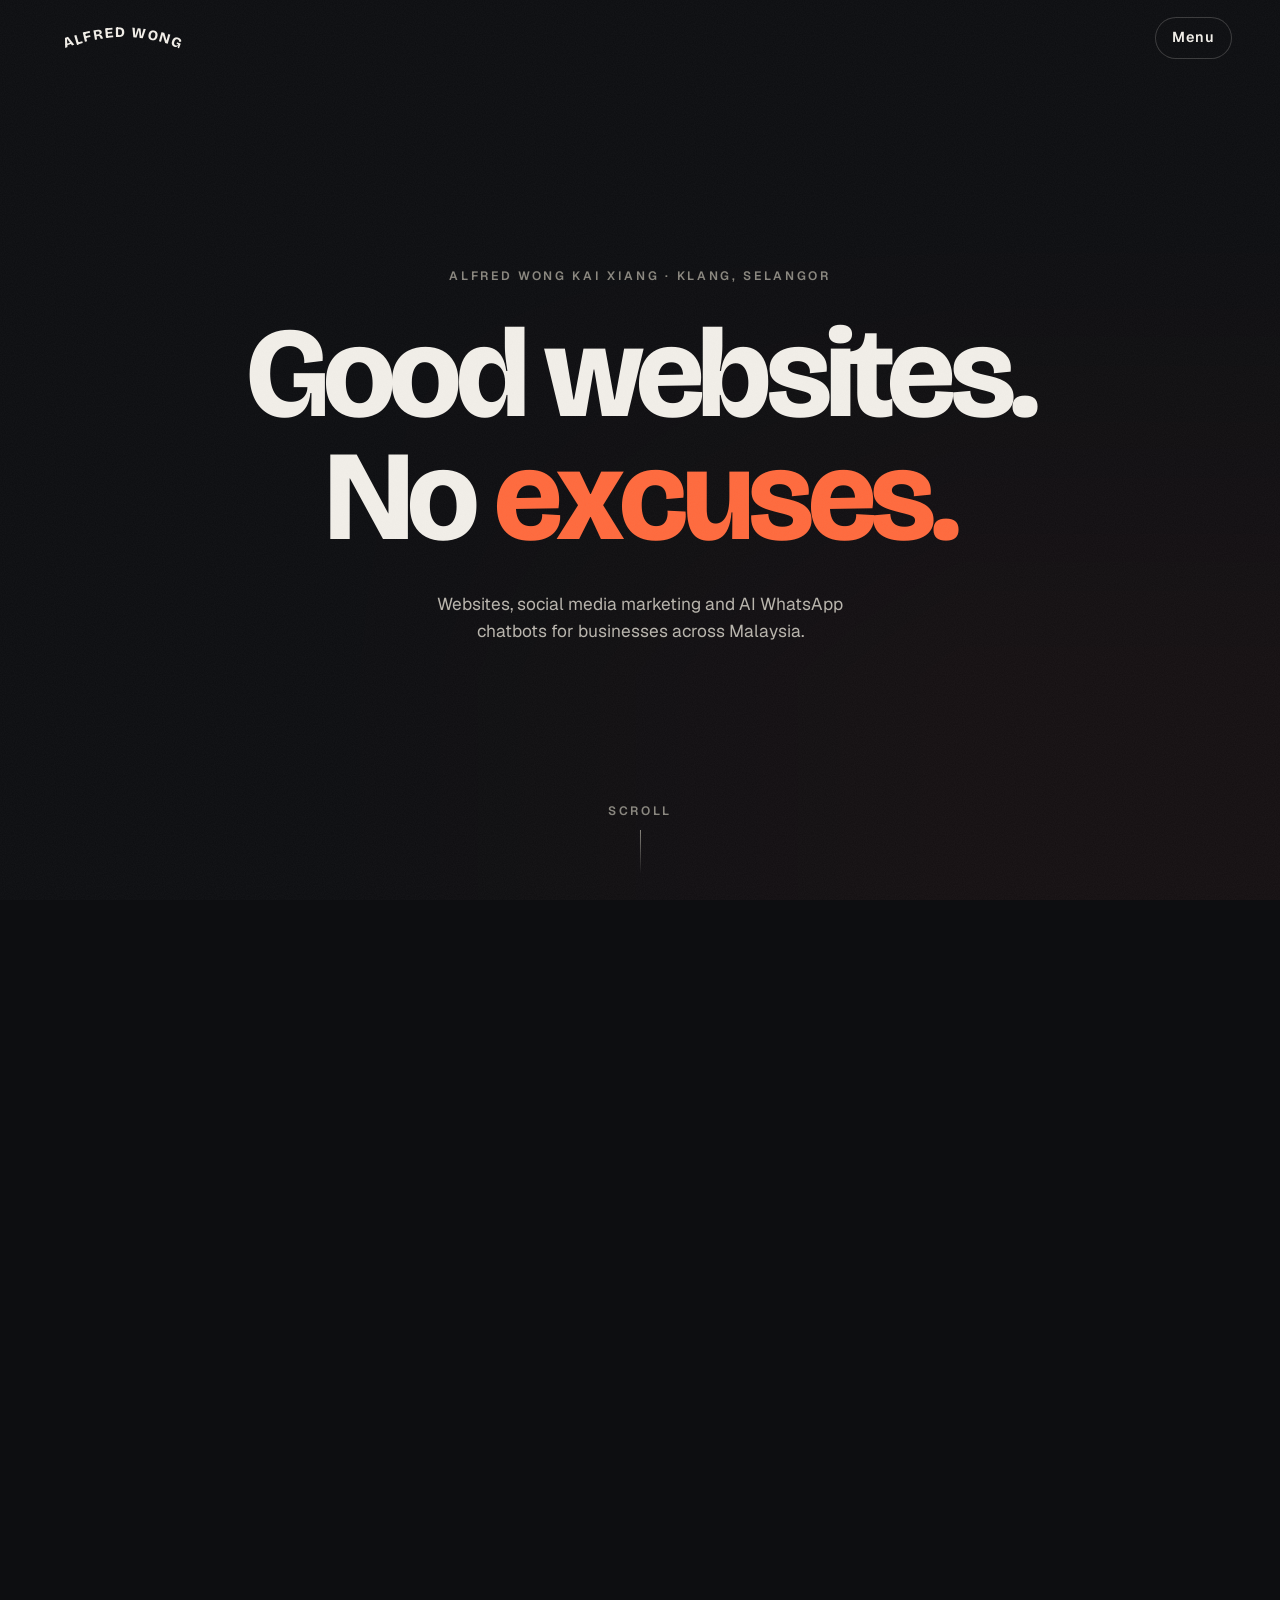
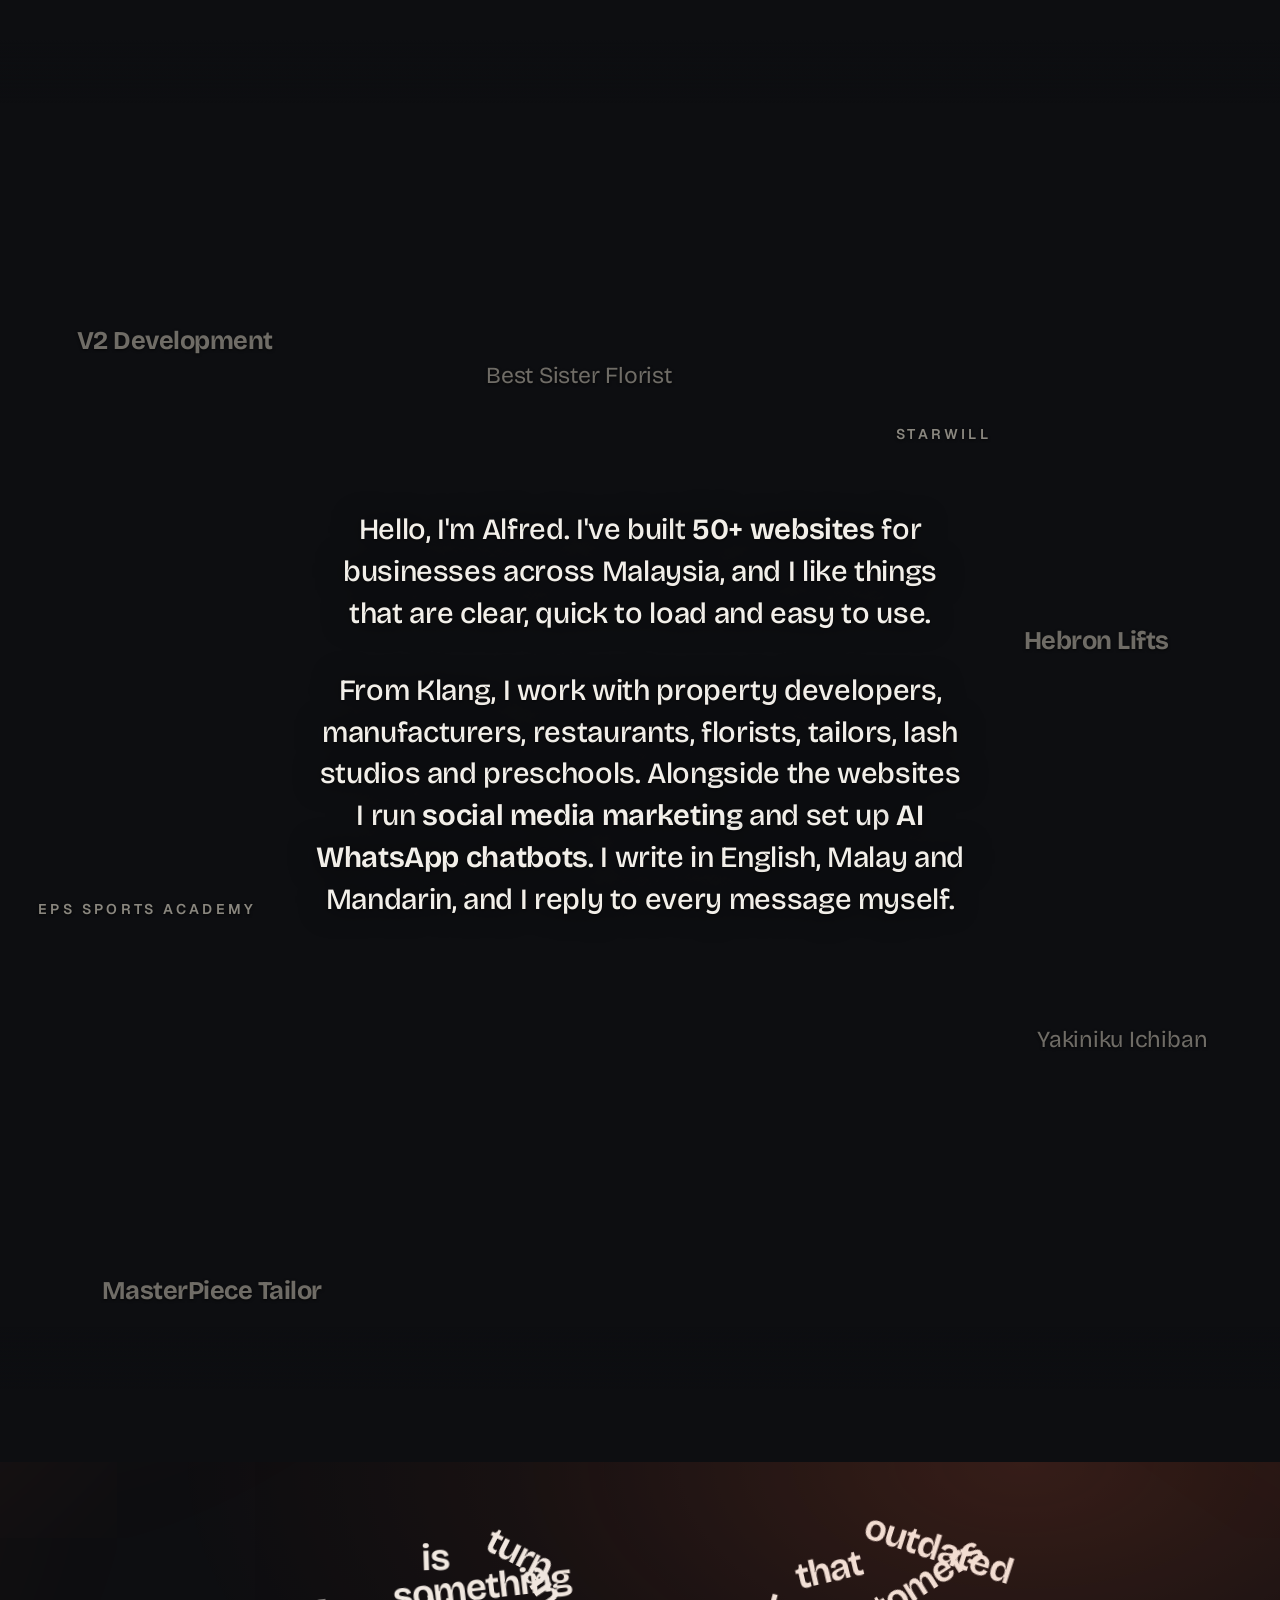
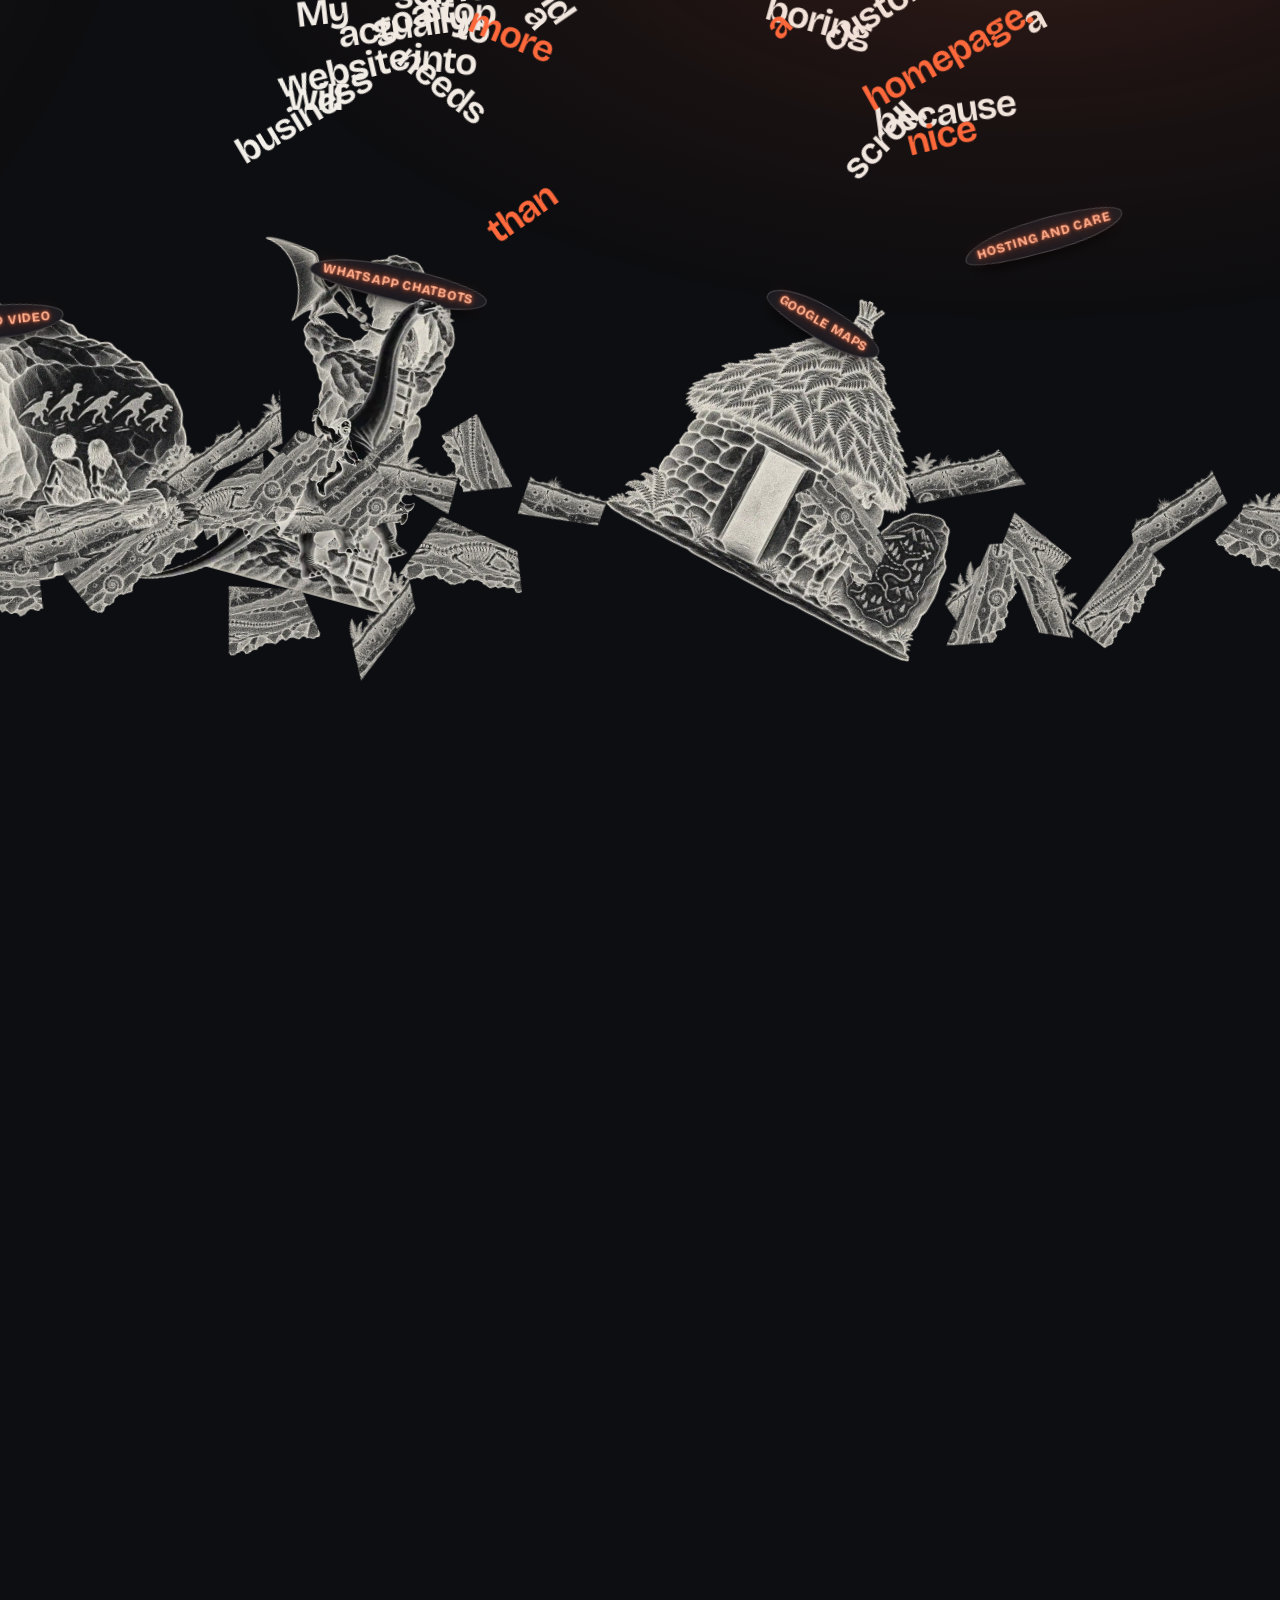
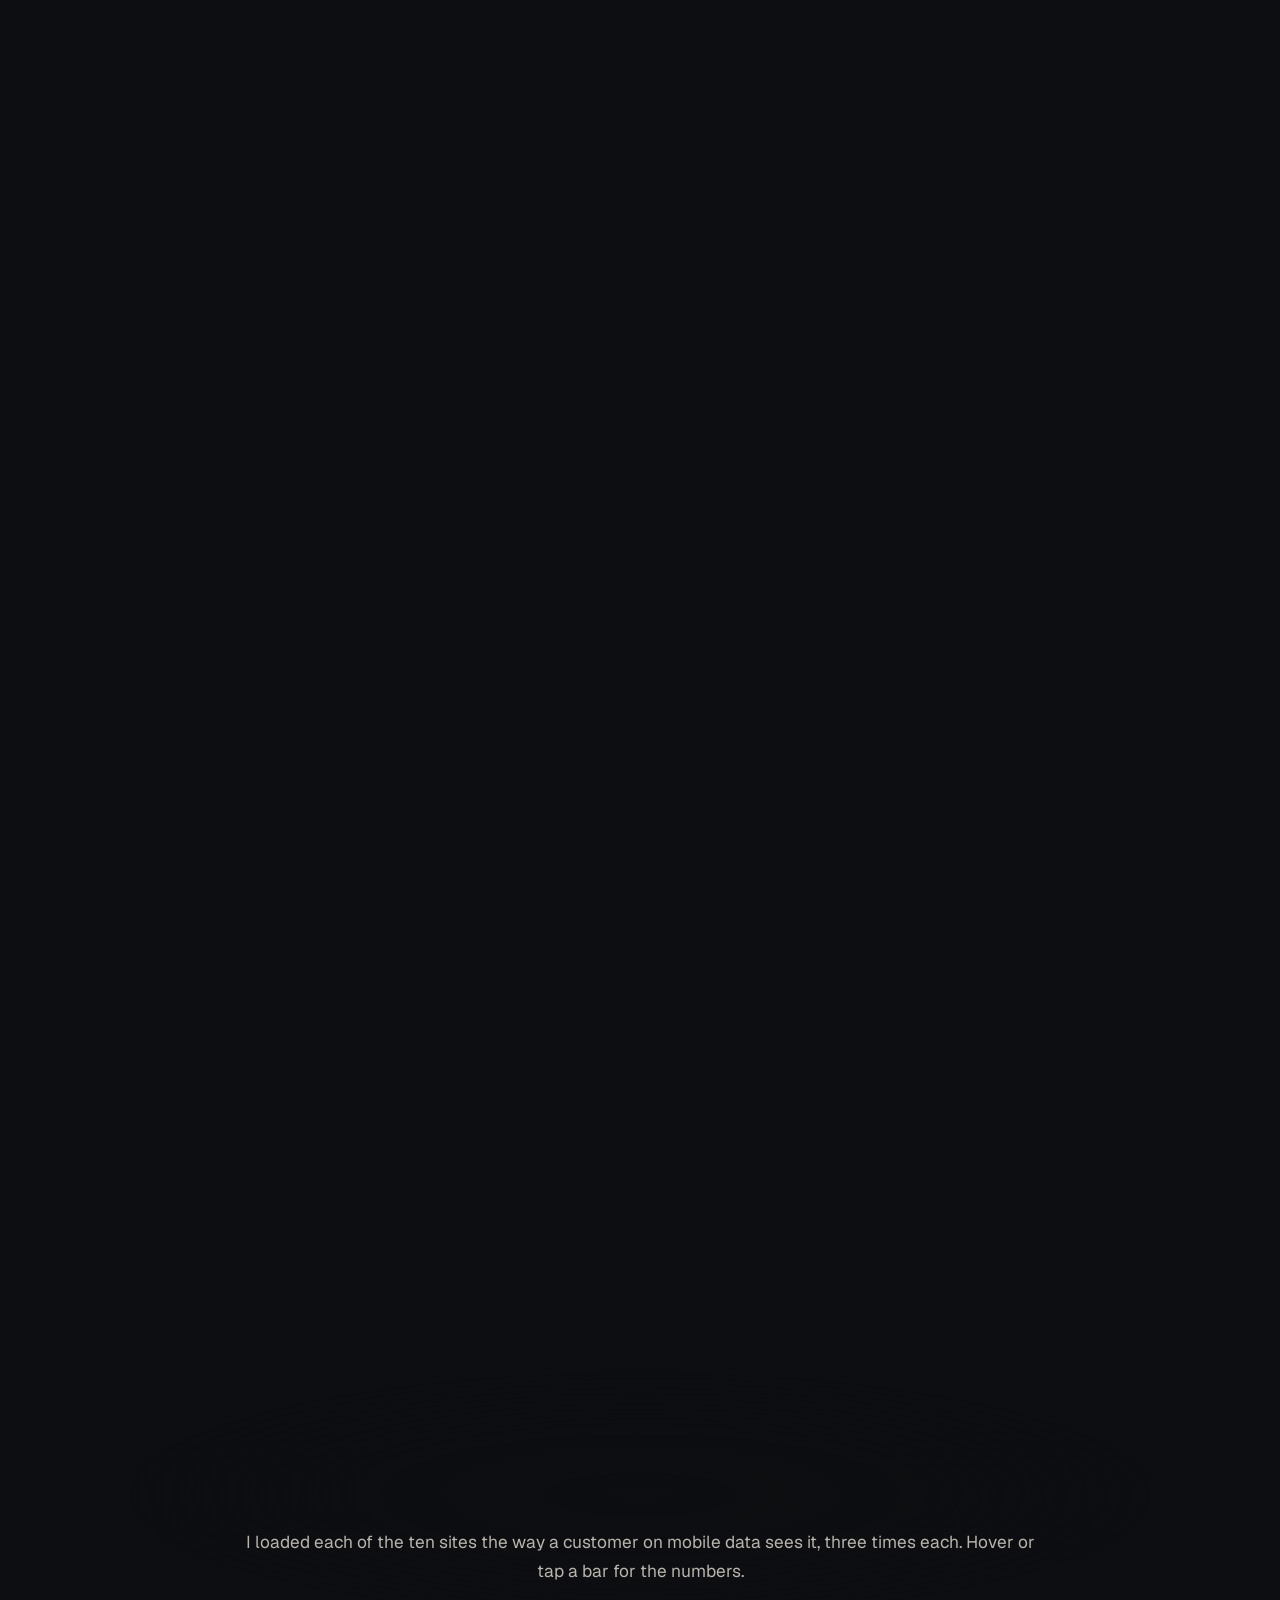
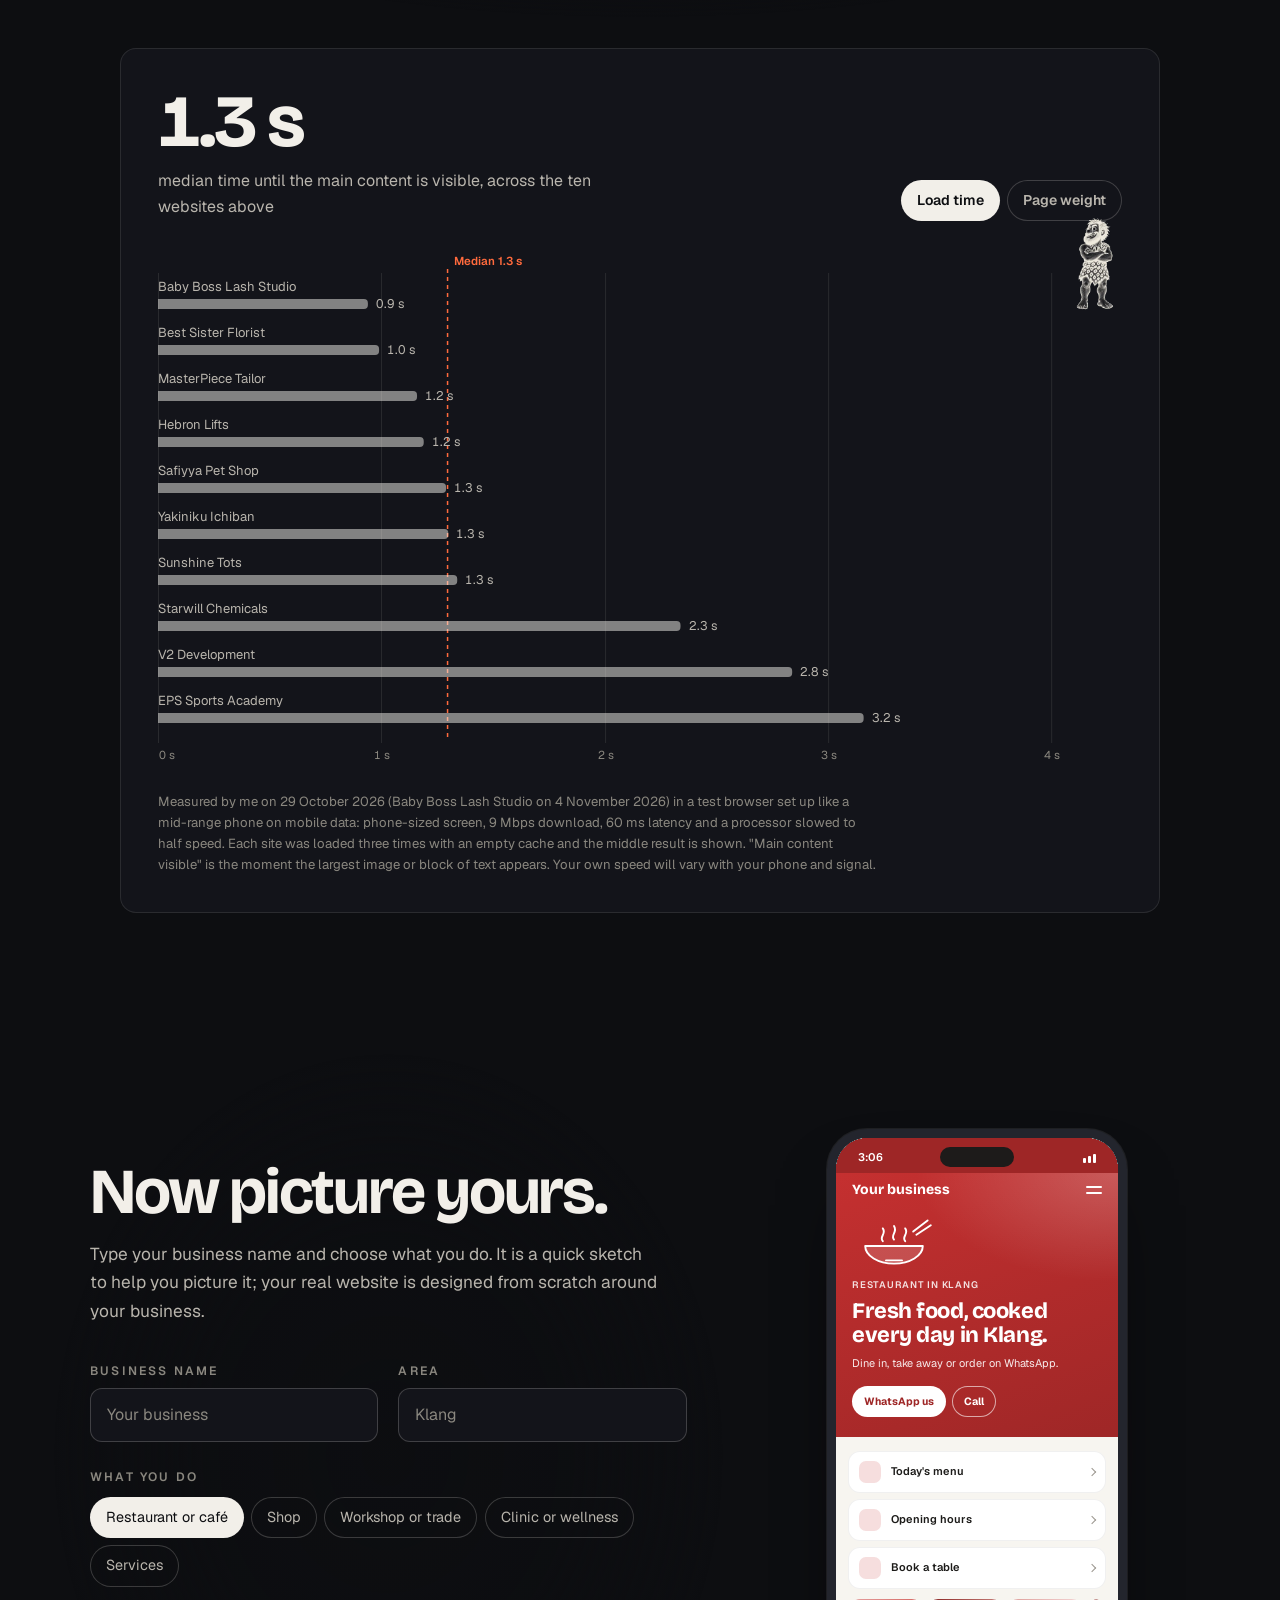
==== commit 60048100: "Caveman speech bubble, meteor lands as the street ends, smoother scrolling - Speed chart: the cavema" ====
--- a/index.html
+++ b/index.html
@@ -531,6 +531,25 @@
         </div>
       </div>
     </section>
+
+    <!--
+      SCAN ME: a QR code that opens WhatsApp to +60 17-353 4960, drawn in 8-bit by main.js (search for SCAN). The tree is the
+      QR code: every leaf stands in a column above a dark square of the code. From the side it is a tree in the wind, with a
+      caveman napping by it and another chased round it by a T-rex. Tapping the tree lifts the camera until it looks straight
+      down and the tree lines up into the flat QR code to scan. Tap again to come back down.
+      Without JavaScript the plain QR picture (qr-whatsapp.svg) shows instead. If the number changes, the QR code needs
+      remaking (see the README).
+    -->
+    <section class="scan" id="scan" aria-labelledby="scan-title">
+      <h2 class="small-caps scan__title reveal" id="scan-title">Or scan it</h2>
+      <button type="button" class="scan__toggle" data-scan-toggle aria-pressed="true" aria-label="Show the flat QR code" hidden>
+        <canvas class="scan__canvas" data-scan-canvas width="320" height="348"></canvas>
+      </button>
+      <img class="scan__img" src="qr-whatsapp.svg" width="296" height="296" loading="lazy" decoding="async" alt="QR code. Scan it with your phone camera to open WhatsApp and message Alfred.">
+      <p class="sr" data-scan-status aria-live="polite"></p>
+      <p class="scan__note" data-scan-note>Point your phone camera at the code and it opens WhatsApp to me.</p>
+      <a class="scan__link" href="https://wa.me/60173534960" target="_blank" rel="noopener">Already on your phone? Open WhatsApp</a>
+    </section>
   </main>
 
   <footer class="footer">
--- a/styles.css
+++ b/styles.css
@@ -70,7 +70,8 @@
 /* film grain, fixed and inert */
 body::after {
   content: "";
-  position: fixed; inset: 0; z-index: 90;
+  position: fixed; inset: 0 0 auto; z-index: 90;
+  height: 100vh; height: 100lvh; /* the tallest the screen gets, so a phone address bar sliding never resizes (and repaints) it */
   pointer-events: none;
   opacity: .05;
   background-image: url("data:image/svg+xml;utf8,<svg xmlns='http://www.w3.org/2000/svg' width='160' height='160'><filter id='n'><feTurbulence type='fractalNoise' baseFrequency='0.9' numOctaves='2' stitchTiles='stitch'/><feColorMatrix values='0 0 0 0 0.5 0 0 0 0 0.5 0 0 0 0 0.5 0 0 0 1 0'/></filter><rect width='100%' height='100%' filter='url(%23n)'/></svg>");
@@ -277,6 +278,7 @@
   position: absolute; inset: 0;
   display: grid; place-items: center; align-content: center;
   padding: var(--nav-h) var(--gutter) 4rem;
+  will-change: transform; /* the shudder at the bite moves this layer instead of repainting the whole stage */
 }
 .hero__kicker { position: relative; z-index: 5; margin-bottom: clamp(1.4rem, 3vh, 2.2rem); text-align: center; }
 .hero__title {
@@ -321,8 +323,13 @@
 }
 .hero__cue i { width: 1px; height: 44px; background: linear-gradient(var(--fg-3), transparent); overflow: hidden; position: relative; }
 .hero__cue i::after { content: ""; position: absolute; left: 0; top: -40%; width: 1px; height: 40%; background: var(--accent); animation: cue 1.8s var(--ease) infinite; }
-@keyframes cue { to { top: 100%; } }
+/* moved with transform (3.5 times its own height = from top -40% to top 100%), so it never needs a layout */
+@keyframes cue { to { transform: translateY(350%); } }
 .hero.is-moving .hero__cue { opacity: 0; pointer-events: none; }
+.hero.is-moving .hero__cue i::after { animation-play-state: paused; }
+/* decorative loops rest while their part of the page is off screen (main.js adds .is-paused) */
+/* (descendants only: the phone sketch itself has a scroll-driven animation that must keep following the scroll) */
+.is-paused *, .is-paused *::before, .is-paused *::after { animation-play-state: paused !important; }
 /* the T-rex: three drawings stacked; main.js shows one at a time and moves the whole stack */
 .rex {
   position: absolute; left: 0; top: 0; z-index: 6;
@@ -343,7 +350,7 @@
   mask-composite: intersect;
 }
 @keyframes bob { 50% { transform: translateY(-5px) rotate(-.4deg); } }
-.rex img { position: absolute; inset: 0; width: 100%; height: 100%; opacity: 0; }
+.rex img { position: absolute; inset: 0; width: 100%; height: 100%; opacity: 0; will-change: opacity; } /* swapping drawings is then a compositor change, not a repaint */
 .rex img.is-on { opacity: 1; }
 /* the bitten piece only shows inside the mouth and in front of it, so the teeth and jaws overlap it;
    each mask is the space around the drawing that shows, made from that drawing */
@@ -490,6 +497,8 @@
 }
 .impact__debris { position: absolute; inset: 0; width: 100%; height: 100%; }
 .impact__flash { position: absolute; inset: 0; opacity: 0; background: radial-gradient(circle at var(--ix, 55%) var(--iy, 70%), #fff 0%, #ffe0c8 18%, #ff6a3d 42%, rgba(255, 106, 61, 0) 78%); }
+/* main.js fades these every frame of the strike: as their own layers that is a compositor change, not a full-screen repaint */
+.impact__sky, .impact__flash { will-change: opacity; }
 
 /* ---------- things I do ---------- */
 .things { padding: clamp(7rem, 16vh, 11rem) var(--gutter) clamp(5rem, 10vh, 8rem); }
@@ -714,6 +723,25 @@
 .cave.is-bonked .cave__man--bonk { visibility: visible; }
 /* the club hangs above and behind him, its handle at the pivot, until it swings */
 .cave__club { position: absolute; left: 9px; top: -58px; width: 76px; max-width: none; height: auto; opacity: 0; transform-origin: 85% 12%; pointer-events: none; }
+/* his speech bubble: up and to the left of his head, its tail pointing at his face. On the top rows there is no room
+   above him, so main.js moves it beside his head (.says-beside). It pops in with a little spring, and steps aside
+   while he is being bonked and whenever a bar's numbers are showing. */
+.cave__say {
+  position: absolute; right: 72%; bottom: 93%; z-index: 1;
+  width: max-content; max-width: 12.5rem; margin: 0;
+  padding: .55rem .75rem .6rem; border-radius: 14px;
+  background: var(--fg); color: var(--bg);
+  font-family: var(--display); font-size: .84rem; font-weight: 700; line-height: 1.2; text-wrap: balance;
+  box-shadow: 0 14px 28px -14px rgba(0, 0, 0, .85);
+  pointer-events: none;
+  opacity: 0; transform: scale(.6); transform-origin: 96% 100%;
+  transition: opacity .16s, transform .5s var(--spring);
+}
+.cave__say::after { content: ""; position: absolute; right: 6px; top: calc(100% - 1px); border-left: 13px solid transparent; border-top: 12px solid var(--fg); }
+.cave.says-beside .cave__say { bottom: auto; top: 2%; right: calc(100% + 10px); transform-origin: 100% 24px; }
+.cave.says-beside .cave__say::after { right: -11px; top: 14px; border-left: 12px solid var(--fg); border-top: 8px solid transparent; border-bottom: 8px solid transparent; }
+.cave.is-talking .cave__say { opacity: 1; transform: none; }
+.chart__plot.is-hovering .cave__say, .cave.is-bonked .cave__say { opacity: 0; transform: scale(.6); }
 .chart__row:focus-visible .name { fill: var(--fg); text-decoration: underline; }
 .chart__grid line { stroke: var(--rule); stroke-width: 1; }
 .chart__grid text { fill: var(--fg-3); font-size: 11.5px; font-variant-numeric: tabular-nums; }
@@ -794,8 +822,14 @@
 /* the whole demo page scrolls by itself, like someone browsing it */
 .mock__page { position: absolute; left: 0; right: 0; top: 0; padding-top: 32px; animation: mock-scroll 16s cubic-bezier(.45, .05, .35, 1) infinite; will-change: transform; }
 @keyframes mock-scroll { 0%, 14% { transform: translateY(0); } 44%, 58% { transform: translateY(calc(var(--travel, 280px) * -1)); } 86%, 100% { transform: translateY(0); } }
-.mock__top { position: relative; padding: 0 16px 20px; color: #fff; background: radial-gradient(120% 70% at 100% 0%, rgba(255, 255, 255, .22), transparent 60%), linear-gradient(160deg, var(--c), color-mix(in srgb, var(--c) 62%, #000)); background-size: 100% 100%, 200% 200%; animation: hue-drift 9s ease-in-out infinite; }
-@keyframes hue-drift { 50% { background-position: 0 0, 100% 100%; } }
+.mock__top { position: relative; isolation: isolate; overflow: hidden; padding: 0 16px 20px; color: #fff; }
+/* its two backgrounds are layers of their own, so the slow colour drift moves on the graphics card instead of repainting the
+   header every frame: the gradient is twice the header size and slides by one header and back (what background-position
+   0 0 to 100% 100% did with background-size 200%), and the soft light stays on top of it */
+.mock__top::before, .mock__top::after { content: ""; position: absolute; left: 0; top: 0; z-index: -1; pointer-events: none; }
+.mock__top::before { width: 200%; height: 200%; background: linear-gradient(160deg, var(--c), color-mix(in srgb, var(--c) 62%, #000)); animation: hue-drift 9s ease-in-out infinite; }
+.mock__top::after { width: 100%; height: 100%; background: radial-gradient(120% 70% at 100% 0%, rgba(255, 255, 255, .22), transparent 60%); }
+@keyframes hue-drift { 50% { transform: translate(-50%, -50%); } }
 .mock__nav { display: flex; justify-content: space-between; align-items: center; gap: 10px; padding: 10px 0 14px; }
 .mock__logo { font-family: var(--display); font-size: 14px; font-weight: 750; overflow: hidden; text-overflow: ellipsis; white-space: nowrap; }
 .mock__burger { display: grid; gap: 4px; flex: none; }
@@ -807,6 +841,9 @@
 .mock[data-type="food"] .art--food, .mock[data-type="shop"] .art--shop, .mock[data-type="trade"] .art--trade,
 .mock[data-type="care"] .art--care, .mock[data-type="service"] .art--service { display: inline; }
 .art * { transform-box: fill-box; }
+/* the four pictures that are not showing do not animate (display: none alone does not stop SVG animations) */
+.mock:not([data-type="food"]) .art--food *, .mock:not([data-type="shop"]) .art--shop *, .mock:not([data-type="trade"]) .art--trade *,
+.mock:not([data-type="care"]) .art--care *, .mock:not([data-type="service"]) .art--service * { animation: none; }
 .steam { animation: steam 2.4s ease-in-out infinite; }
 .steam--2 { animation-delay: .6s; }
 .steam--3 { animation-delay: 1.2s; }
@@ -871,8 +908,10 @@
 @keyframes msg-out { 0%, 68% { opacity: 0; transform: translateY(8px) scale(.96); } 71%, 92% { opacity: 1; transform: none; } 96%, 100% { opacity: 0; transform: translateY(-4px); } }
 .mock__fab { position: absolute; right: 12px; bottom: 12px; z-index: 5; width: 36px; height: 36px; border-radius: 50%; background: #25d366; box-shadow: 0 8px 16px -6px rgba(0, 0, 0, .45); }
 .mock__fab::before { content: ""; position: absolute; inset: 0; background: #fff; -webkit-mask: url("data:image/svg+xml;utf8,<svg xmlns='http://www.w3.org/2000/svg' viewBox='0 0 24 24'><path d='M5 18.5 6.2 15A7.5 7.5 0 1 1 9 17.8z' fill='none' stroke='black' stroke-width='2' stroke-linejoin='round'/></svg>") center / 58% no-repeat; mask: url("data:image/svg+xml;utf8,<svg xmlns='http://www.w3.org/2000/svg' viewBox='0 0 24 24'><path d='M5 18.5 6.2 15A7.5 7.5 0 1 1 9 17.8z' fill='none' stroke='black' stroke-width='2' stroke-linejoin='round'/></svg>") center / 58% no-repeat; }
-.mock__fab::after { content: ""; position: absolute; inset: 0; border-radius: 50%; box-shadow: 0 0 0 0 rgba(37, 211, 102, .6); animation: ping 2s ease-out infinite; }
-@keyframes ping { to { box-shadow: 0 0 0 14px rgba(37, 211, 102, 0); } }
+/* the ping: a disc of the button green, 14px wider than the button all round, grows out from under the icon and fades.
+   It is the same ring a growing box-shadow drew (radius 18px to 32px, .6 to 0), but moved on the graphics card */
+.mock__fab::after { content: ""; position: absolute; inset: -14px; z-index: -1; border-radius: 50%; background: #25d366; opacity: 0; animation: ping 2s ease-out infinite; }
+@keyframes ping { from { transform: scale(.5625); opacity: .6; } to { transform: scale(1); opacity: 0; } }
 
 /* ---------- forms ---------- */
 .form__row { display: grid; gap: 1.25rem; }
@@ -955,6 +994,27 @@
 .cta__link:hover .cta__arrow::after, .cta__link:focus-visible .cta__arrow::after { background: var(--accent); transform: rotate(45deg); }
 
 /* ---------- footer ---------- */
+/* ---------- scan me: the 8-bit QR code under "Let's work together" (main.js, search for SCAN) ---------- */
+.contact { padding-bottom: clamp(3rem, 7vh, 5rem); }
+.scan { display: grid; justify-items: center; gap: 1.1rem; padding: 0 var(--gutter) clamp(5rem, 12vh, 8rem); text-align: center; }
+.scan__title { color: var(--fg-2); }
+/* the canvas is small on purpose and scaled up without smoothing: that is what makes it 8-bit */
+.scan__toggle { display: block; padding: 0; line-height: 0; cursor: pointer; border-radius: 0; -webkit-tap-highlight-color: transparent; }
+.scan__canvas { display: block; max-width: none; image-rendering: pixelated; image-rendering: crisp-edges; image-rendering: pixelated; }
+.js .scan__img { display: none; }
+.scan__img { width: min(296px, 100%); }
+.scan__note { max-width: 34ch; color: var(--fg-2); font-size: 1rem; line-height: 1.5; }
+/* an 8-bit button: square corners cut in steps */
+.scan__link {
+  padding: .8rem 1.3rem; background: var(--accent); color: var(--accent-ink);
+  font-size: .95rem; font-weight: 600; text-decoration: none;
+  clip-path: polygon(0 6px, 6px 6px, 6px 0, calc(100% - 6px) 0, calc(100% - 6px) 6px, 100% 6px, 100% calc(100% - 6px), calc(100% - 6px) calc(100% - 6px), calc(100% - 6px) 100%, 6px 100%, 6px calc(100% - 6px), 0 calc(100% - 6px));
+  transition: background-color .2s;
+}
+.scan__link:hover { background: #ff7f57; }
+/* clip-path would cut off the usual focus ring, so the focus state inverts the button instead */
+.scan__link:focus-visible { outline: none; background: var(--fg); }
+
 .footer { padding: clamp(4.5rem, 9vw, 6.5rem) var(--gutter) 2rem; border-top: 1px solid var(--rule); }
 .footer__inner { display: grid; gap: 2.5rem; width: min(var(--wide), 100%); margin-inline: auto; }
 @media (min-width: 760px) { .footer__inner { grid-template-columns: 2fr 1fr 1fr 1fr; } }
@@ -980,6 +1040,18 @@
     @keyframes settle { from { transform: scale(.9); } to { transform: none; } }
     .yours__stage .mock { animation: tip linear both; animation-timeline: view(block 0px); animation-range: entry 0% cover 45%; }
     @keyframes tip { from { transform: perspective(1000px) rotateX(16deg) translateY(60px); } to { transform: none; } }
+    /* the caveman and the baby triceratops drop onto their cards, driven by the scroll on the compositor (so on phones
+       they stay glued to the card instead of trailing it by a frame). Same curve as main.js: the drop starts when the
+       card's top is 95% of the way down the screen and lands when it is 45% down, bouncing twice; main.js skips its
+       own version when this is supported. */
+    .service[data-landing] { view-timeline: --card block; }
+    .lander { animation: lander-drop linear both, lander-spin linear both; animation-timeline: --card, --card; animation-range: cover 5vh cover 55vh; }
+    .lander--dino { --spin: -55deg; }
+    @keyframes lander-drop {
+      from { translate: 0 -95vh; animation-timing-function: linear(0 0%, 0.0047 2.5%, 0.0189 5%, 0.0425 7.5%, 0.0756 10%, 0.1182 12.5%, 0.1702 15%, 0.2316 17.5%, 0.3025 20%, 0.3829 22.5%, 0.4727 25%, 0.5719 27.5%, 0.6806 30%, 0.7988 32.5%, 0.9264 35%, 0.9998 36.36%, 0.9697 37.5%, 0.91 40%, 0.8597 42.5%, 0.8189 45%, 0.7875 47.5%, 0.7656 50%, 0.7532 52.5%, 0.75 54.55%, 0.7502 55%, 0.7566 57.5%, 0.7725 60%, 0.7979 62.5%, 0.8327 65%, 0.8769 67.5%, 0.9306 70%, 0.9938 72.5%, 1 72.73%, 0.9727 75%, 0.9516 77.5%, 0.94 80%, 0.9375 81.82%, 0.9379 82.5%, 0.9452 85%, 0.9619 87.5%, 0.9881 90%, 1 90.91%, 0.991 92.5%, 0.9845 95%, 0.9844 95.45%, 0.9875 97.5%, 1 100%); }
+      to { translate: 0 0; }
+    }
+    @keyframes lander-spin { from { rotate: var(--spin, 45deg); } to { rotate: 0deg; } }
   }
 }
 
@@ -1028,6 +1100,7 @@
   .reel__btn { padding: .5rem .8rem; font-size: .74rem; }
   .cave { width: 42px; height: 78px; }
   .cave__club { left: 7px; top: -48px; width: 63px; }
+  .cave__say { max-width: 9.4rem; padding: .45rem .6rem .5rem; font-size: .74rem; border-radius: 12px; }
   .cta__link { font-size: clamp(1.45rem, 7.4vw, 2rem); padding: 1rem 1.4rem; }
   .cta { --pw: 46vw; }
 }
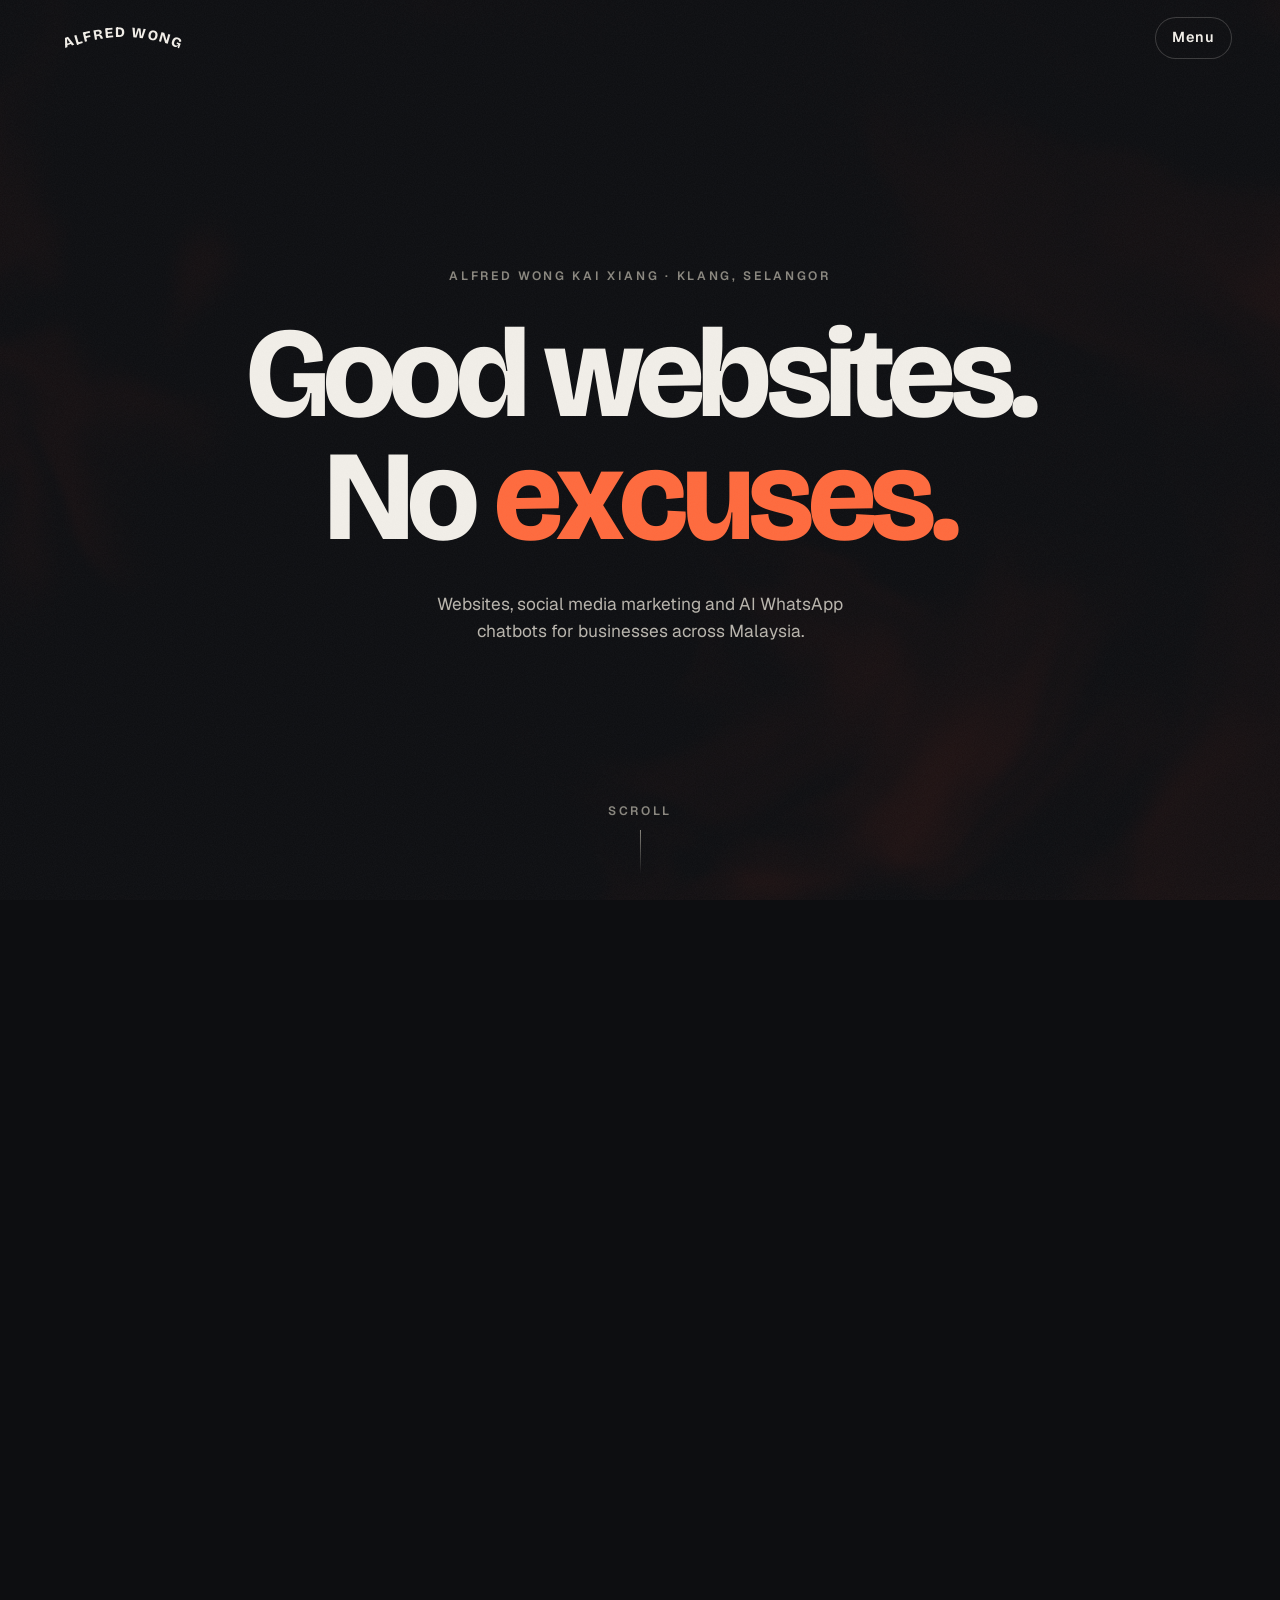
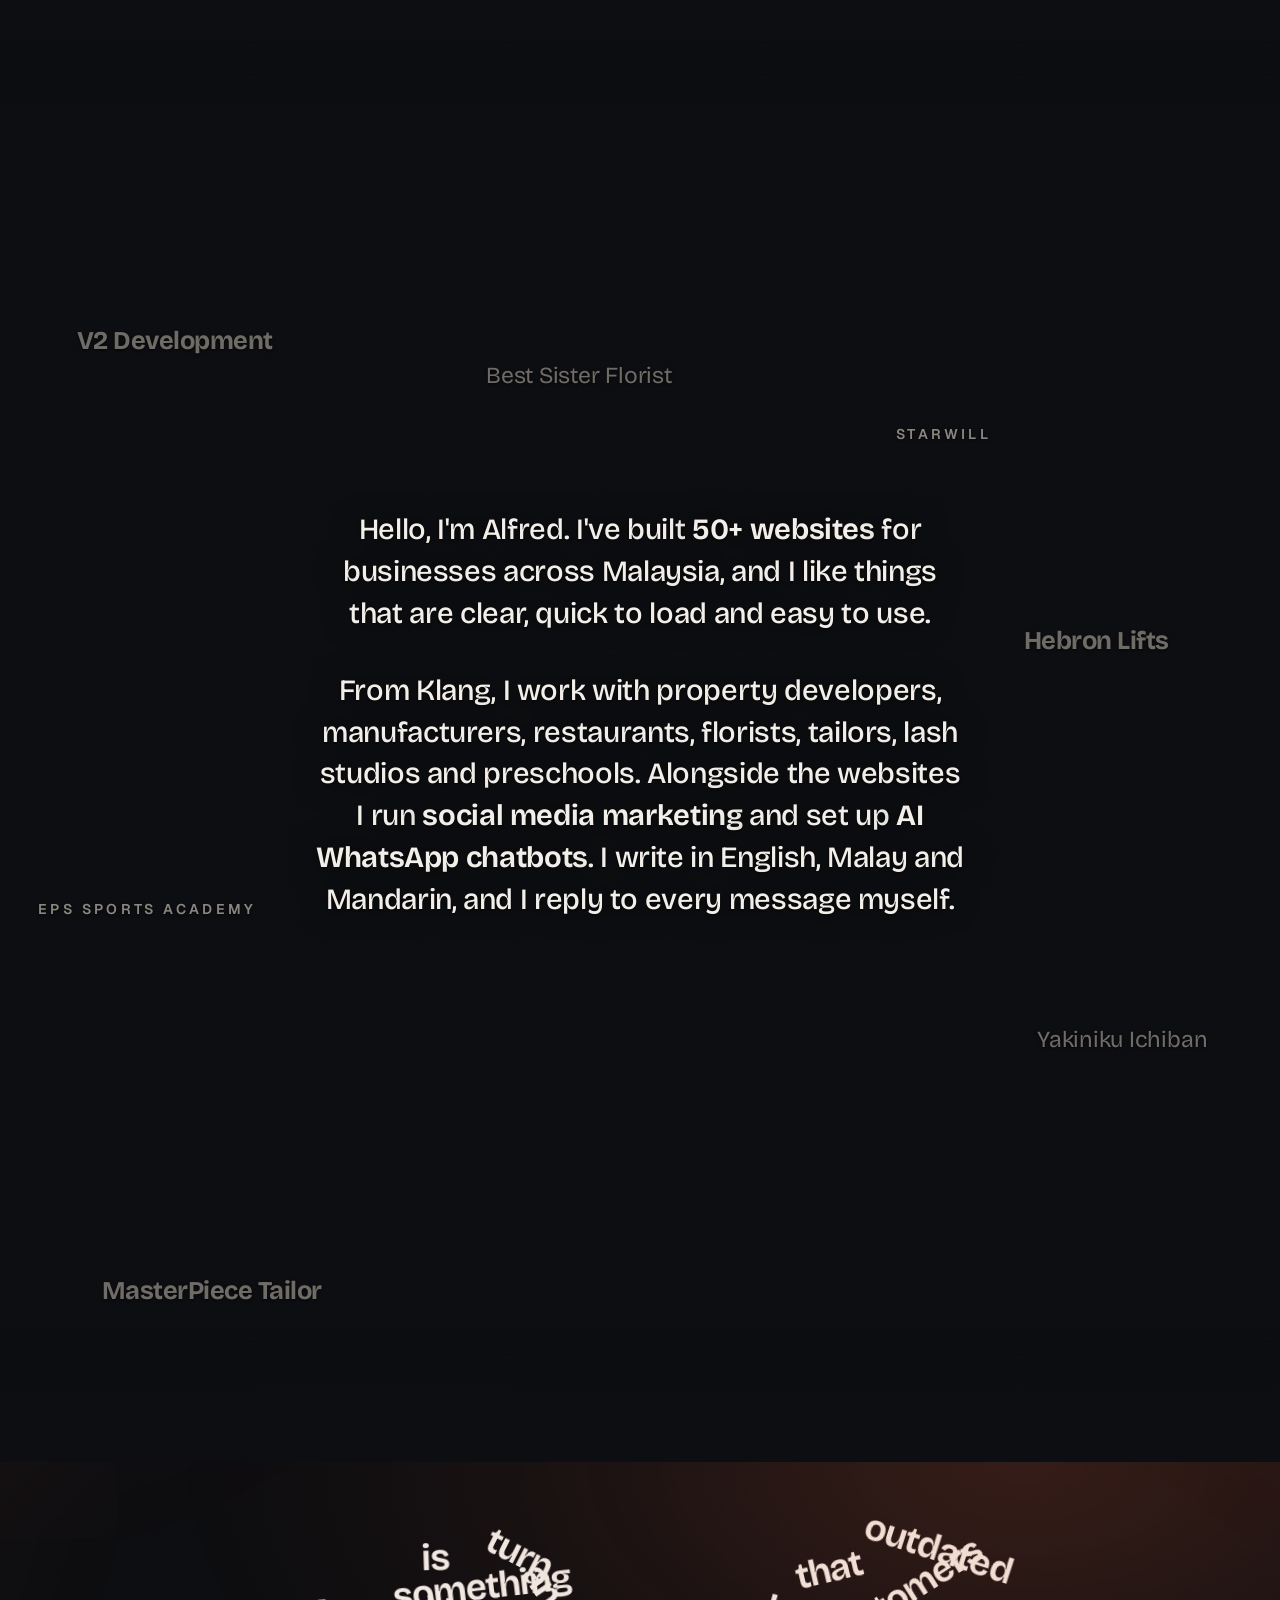
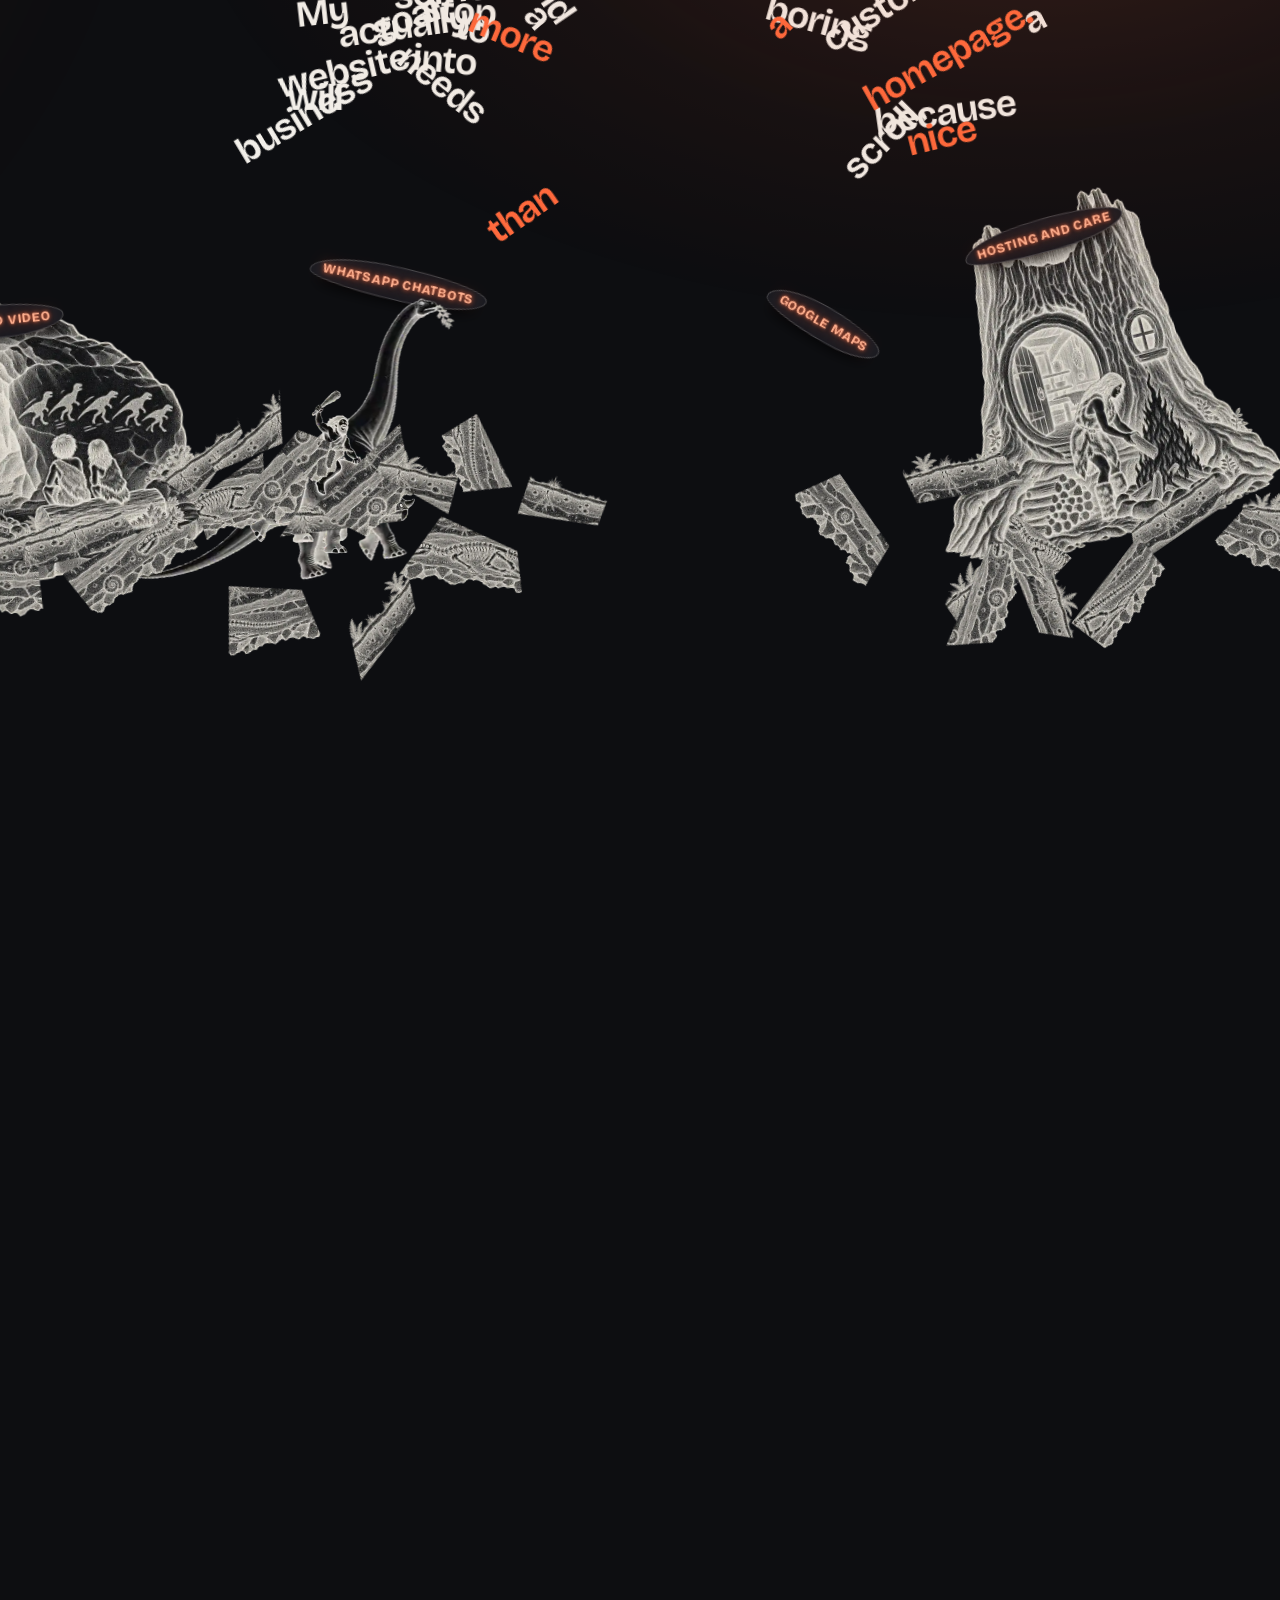
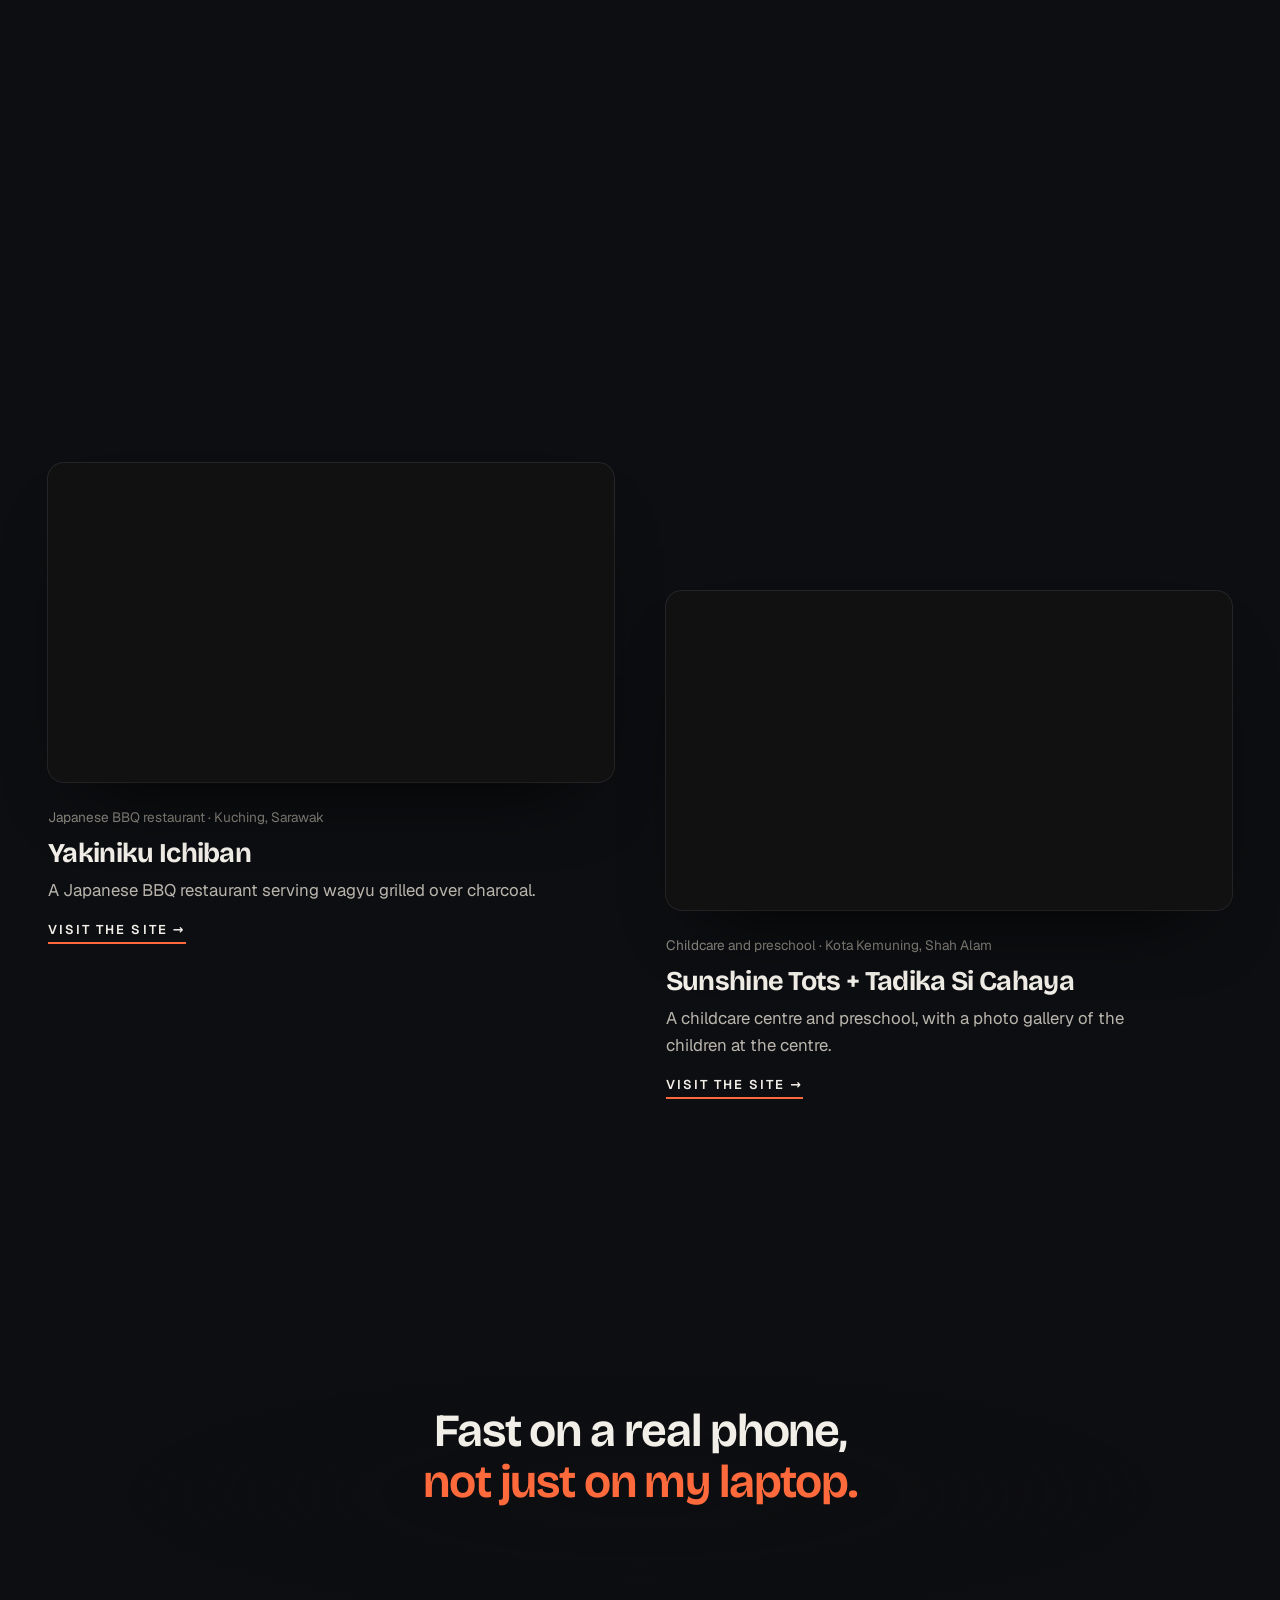
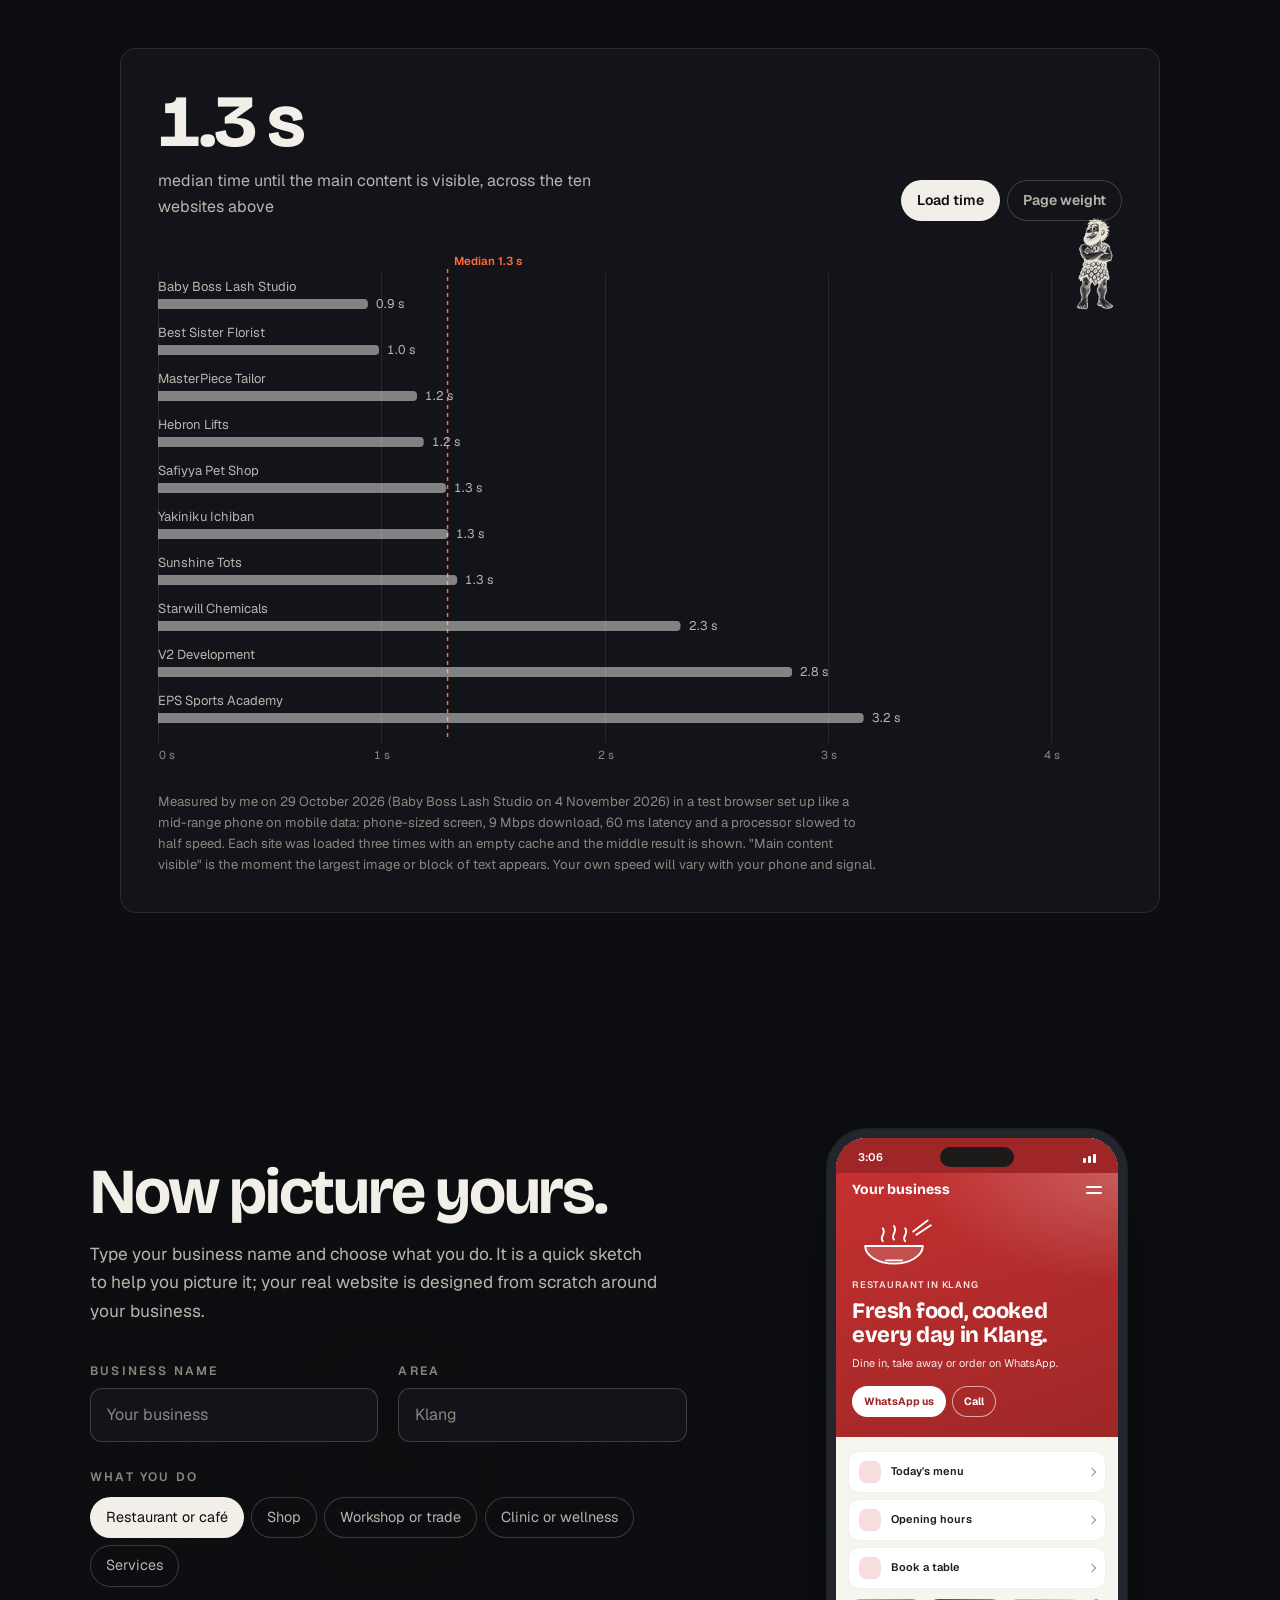
==== commit bbc8f923: "Smoother first scroll on phones, a film that always shows, no "Open WhatsApp" link - Intro T-rex: it" ====
--- a/index.html
+++ b/index.html
@@ -70,7 +70,7 @@
   -->
   <div class="eras" data-eras aria-hidden="true">
     <div class="evo-wrap">
-      <video class="evo" data-evo data-src="evolution.mp4" muted playsinline preload="none" width="1024" height="448"></video>
+      <video class="evo" data-evo data-src="evolution.mp4" data-poster="evolution-poster.webp" muted playsinline preload="none" width="1024" height="448"></video>
       <canvas class="evo__gl" data-evo-gl width="1024" height="448"></canvas>
     </div>
     <div class="eras__tag"><span class="eras__when" data-era-when></span><span class="eras__name" data-era-name></span></div>
@@ -548,7 +548,6 @@
       <img class="scan__img" src="qr-whatsapp.svg" width="296" height="296" loading="lazy" decoding="async" alt="QR code. Scan it with your phone camera to open WhatsApp and message Alfred.">
       <p class="sr" data-scan-status aria-live="polite"></p>
       <p class="scan__note" data-scan-note>Point your phone camera at the code and it opens WhatsApp to me.</p>
-      <a class="scan__link" href="https://wa.me/60173534960" target="_blank" rel="noopener">Already on your phone? Open WhatsApp</a>
     </section>
   </main>
 
--- a/styles.css
+++ b/styles.css
@@ -183,17 +183,20 @@
 .evo, .evo__gl { position: absolute; inset: 0; width: 100%; height: 100%; max-width: none; }
 /* main.js draws the film and its colour on the canvas (Kuala Lumpur in colour, the interstellar city in tangerine:
    search for COLOUR), fading it out towards the top. The video underneath only supplies the frames. */
+/* it takes over from the plain film once it has really drawn a frame, fading in over it */
 .evo__gl { display: none; }
-.eras.is-gl .evo__gl { display: block; }
-.eras.is-gl .evo { opacity: 0; }
-/* without WebGL: the plain ink film, faded towards the top, turning tangerine for the interstellar city */
-.eras:not(.is-gl) .evo {
-  opacity: .55;
+.eras.is-gl .evo__gl { display: block; animation: evo-in .6s var(--ease) both; }
+@keyframes evo-in { from { opacity: 0; } }
+.eras.is-gl .evo { opacity: 0; transition: opacity .6s var(--ease); }
+/* the plain ink film (without WebGL, and until WebGL has drawn a frame): faded towards the top, about as bright as the
+   WebGL one, turning tangerine for the interstellar city */
+.evo {
   -webkit-mask-image: linear-gradient(to top, #000 42%, transparent 82%);
   mask-image: linear-gradient(to top, #000 42%, transparent 82%);
-  transition: filter 1s var(--ease), opacity 1s var(--ease);
-}
-.eras.is-far:not(.is-gl) .evo { opacity: .75; filter: sepia(1) saturate(4.5) hue-rotate(-34deg) brightness(.92); }
+}
+.eras:not(.is-gl) .evo { opacity: .5; transition: filter 1s var(--ease), opacity 1s var(--ease); }
+.eras.is-far .evo { filter: sepia(1) saturate(4.5) hue-rotate(-34deg) brightness(.92); }
+.eras.is-far:not(.is-gl) .evo { opacity: .75; }
 .eras__tag {
   position: absolute; left: var(--gutter); bottom: 1.2rem;
   display: flex; align-items: baseline; gap: .7rem;
@@ -338,7 +341,9 @@
   visibility: hidden;
   will-change: transform;
 }
-.rex.is-on { visibility: visible; }
+.rex.is-on, .rex.is-parked { visibility: visible; }
+/* while the hero changes size the waiting T-rex hides, until main.js has placed it for the new size */
+.rex.is-parked.is-sizing { visibility: hidden; }
 .rex:not(.is-on) .rex__bob { animation-play-state: paused; }
 .rex__bob {
   position: absolute; inset: 0;
@@ -1004,16 +1009,6 @@
 .js .scan__img { display: none; }
 .scan__img { width: min(296px, 100%); }
 .scan__note { max-width: 34ch; color: var(--fg-2); font-size: 1rem; line-height: 1.5; }
-/* an 8-bit button: square corners cut in steps */
-.scan__link {
-  padding: .8rem 1.3rem; background: var(--accent); color: var(--accent-ink);
-  font-size: .95rem; font-weight: 600; text-decoration: none;
-  clip-path: polygon(0 6px, 6px 6px, 6px 0, calc(100% - 6px) 0, calc(100% - 6px) 6px, 100% 6px, 100% calc(100% - 6px), calc(100% - 6px) calc(100% - 6px), calc(100% - 6px) 100%, 6px 100%, 6px calc(100% - 6px), 0 calc(100% - 6px));
-  transition: background-color .2s;
-}
-.scan__link:hover { background: #ff7f57; }
-/* clip-path would cut off the usual focus ring, so the focus state inverts the button instead */
-.scan__link:focus-visible { outline: none; background: var(--fg); }
 
 .footer { padding: clamp(4.5rem, 9vw, 6.5rem) var(--gutter) 2rem; border-top: 1px solid var(--rule); }
 .footer__inner { display: grid; gap: 2.5rem; width: min(var(--wide), 100%); margin-inline: auto; }
